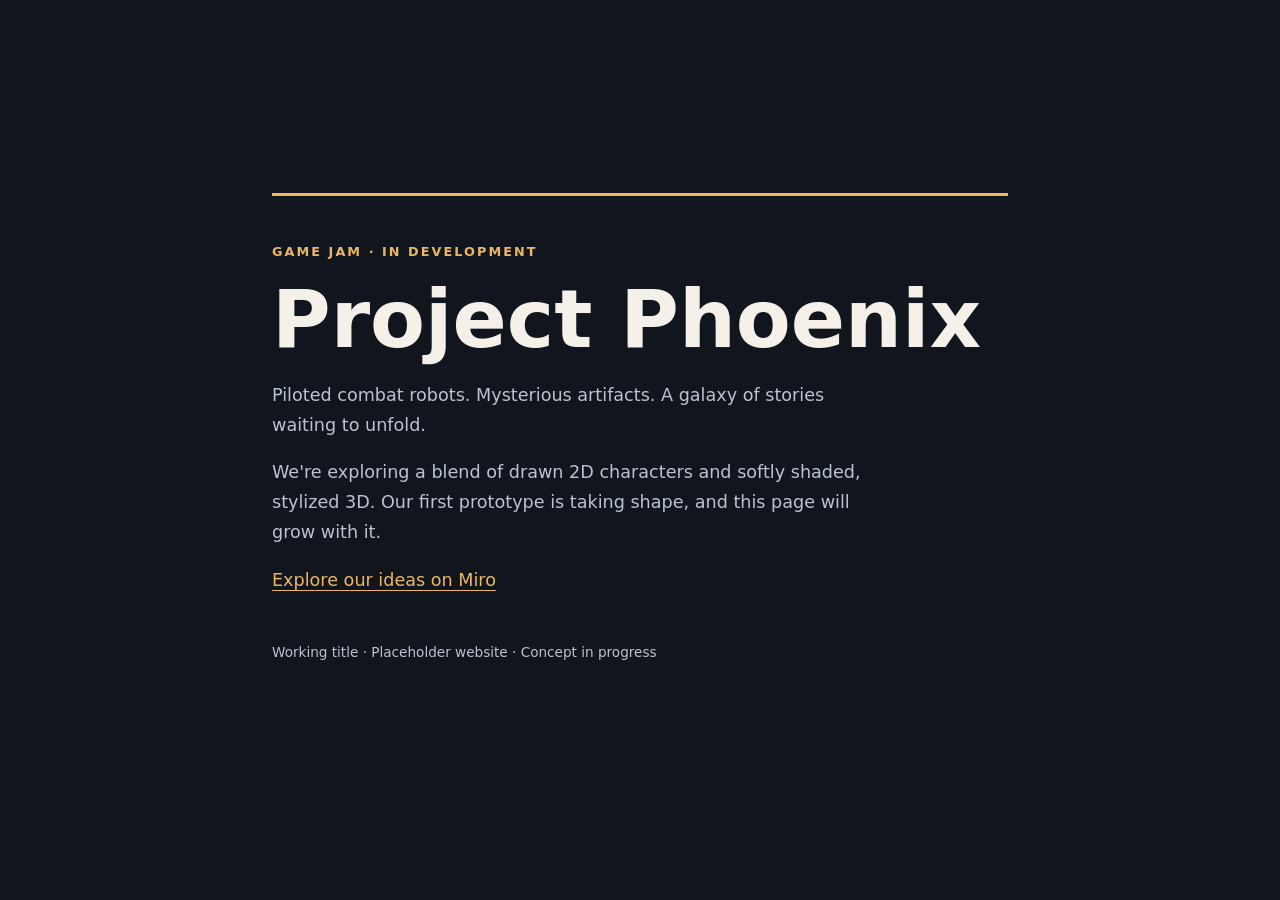
==== web/index.html @ b91de84c "update setup" ====
<!doctype html>
<html lang="en">
  <head>
    <meta charset="utf-8">
    <meta name="viewport" content="width=device-width, initial-scale=1">
    <meta name="description" content="Project Phoenix: a game jam project exploring piloted combat robots and a galaxy of mysterious artifacts.">
    <title>Project Phoenix — In Development</title>
    <style>
      :root { color-scheme: dark; font-family: system-ui, sans-serif; }
      * { box-sizing: border-box; }
      body { margin: 0; min-height: 100vh; display: grid; place-items: center; background: #11151e; color: #f5f1e8; padding: 2rem; }
      main { width: min(100%, 46rem); border-top: 3px solid #edb85b; padding: 3rem 0; }
      .status { color: #edb85b; font-size: .8rem; font-weight: 700; letter-spacing: .16em; text-transform: uppercase; }
      h1 { font-size: clamp(2.5rem, 8vw, 5rem); line-height: 1.05; margin: 1.2rem 0; }
      p { max-width: 38rem; color: #bbc2d0; font-size: 1.1rem; line-height: 1.7; }
      a { color: #edb85b; text-underline-offset: .25em; }
      a:focus-visible { outline: 2px solid #edb85b; outline-offset: 5px; }
      footer { margin-top: 3rem; color: #bbc2d0; font-size: .85rem; }
    </style>
  </head>
  <body>
    <main>
      <div class="status">Game jam · In development</div>
      <h1>Project Phoenix</h1>
      <p>Piloted combat robots. Mysterious artifacts. A galaxy of stories waiting to unfold.</p>
      <p>We're exploring a blend of drawn 2D characters and softly shaded, stylized 3D. Our first prototype is taking shape, and this page will grow with it.</p>
      <p><a href="https://miro.com/app/board/uXjVHnBdpFQ=/">Explore our ideas on Miro</a></p>
      <footer>Working title · Placeholder website · Concept in progress</footer>
    </main>
  </body>
</html>
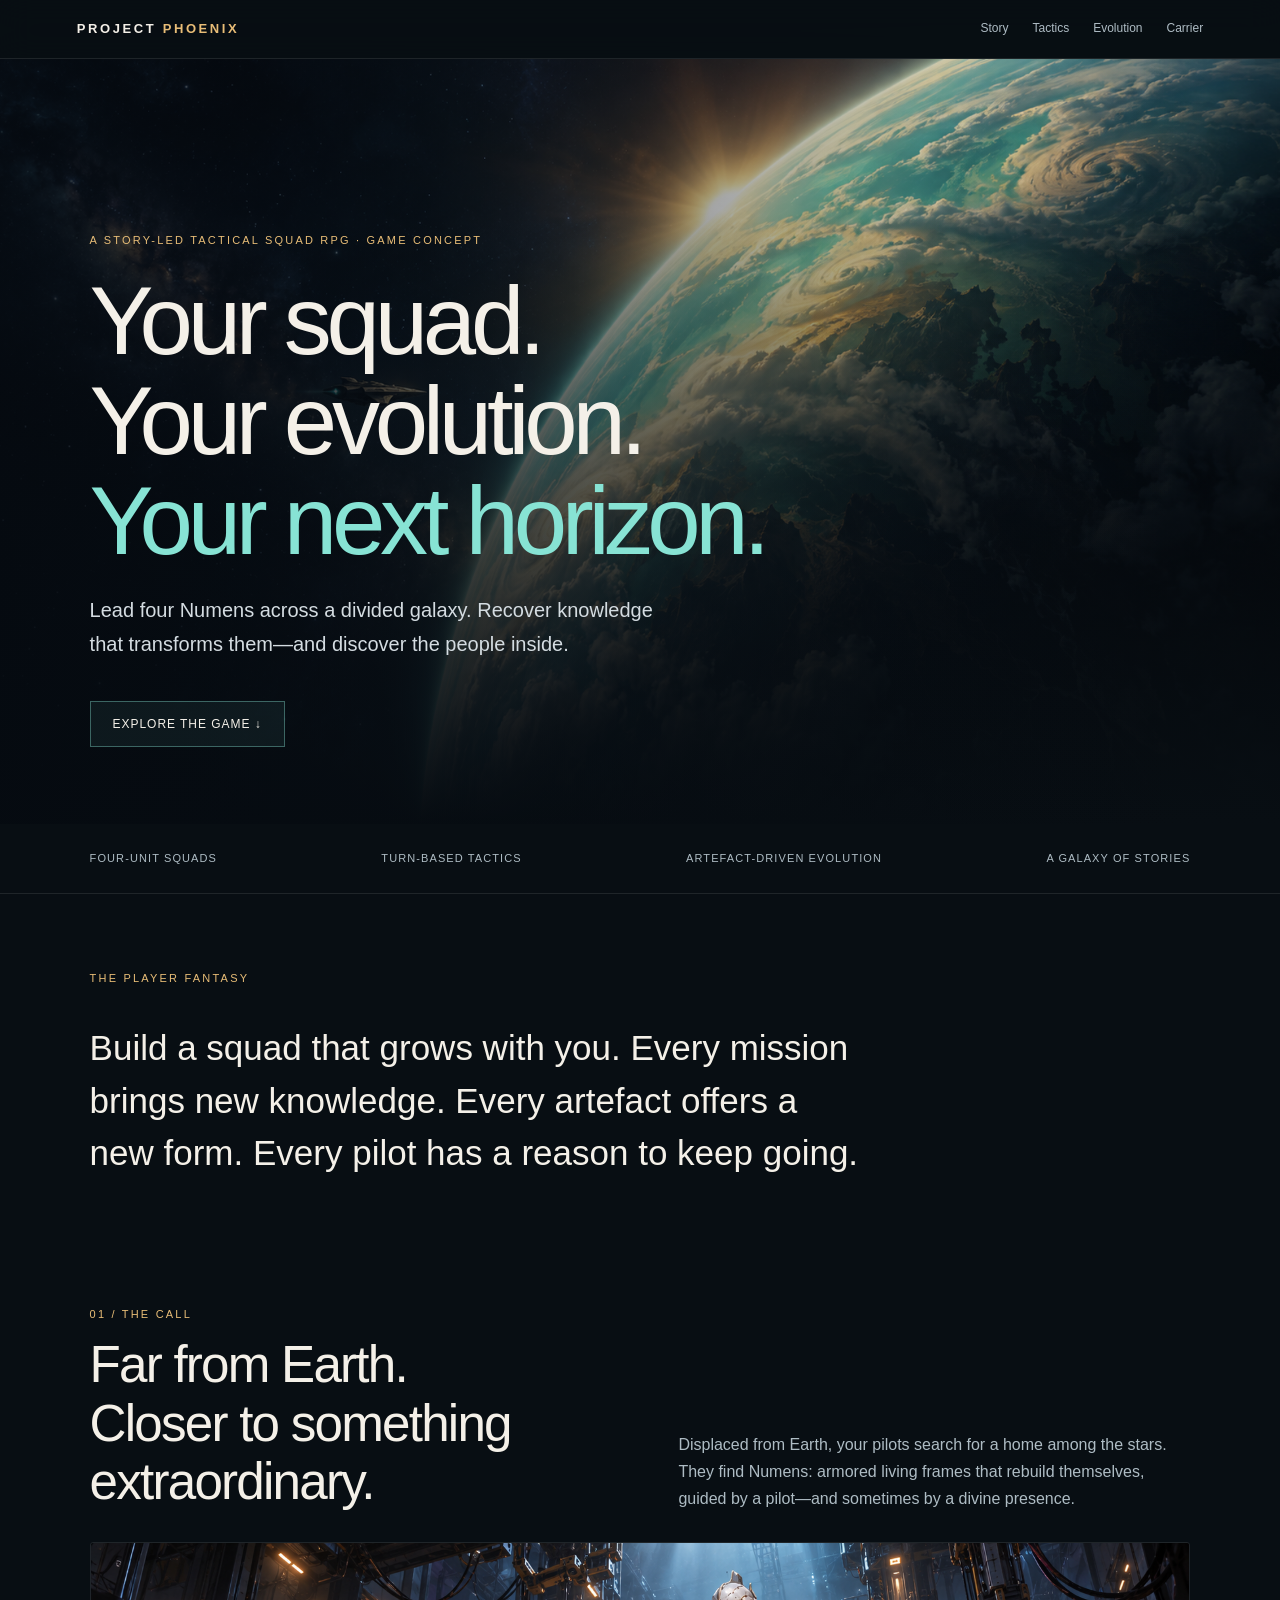
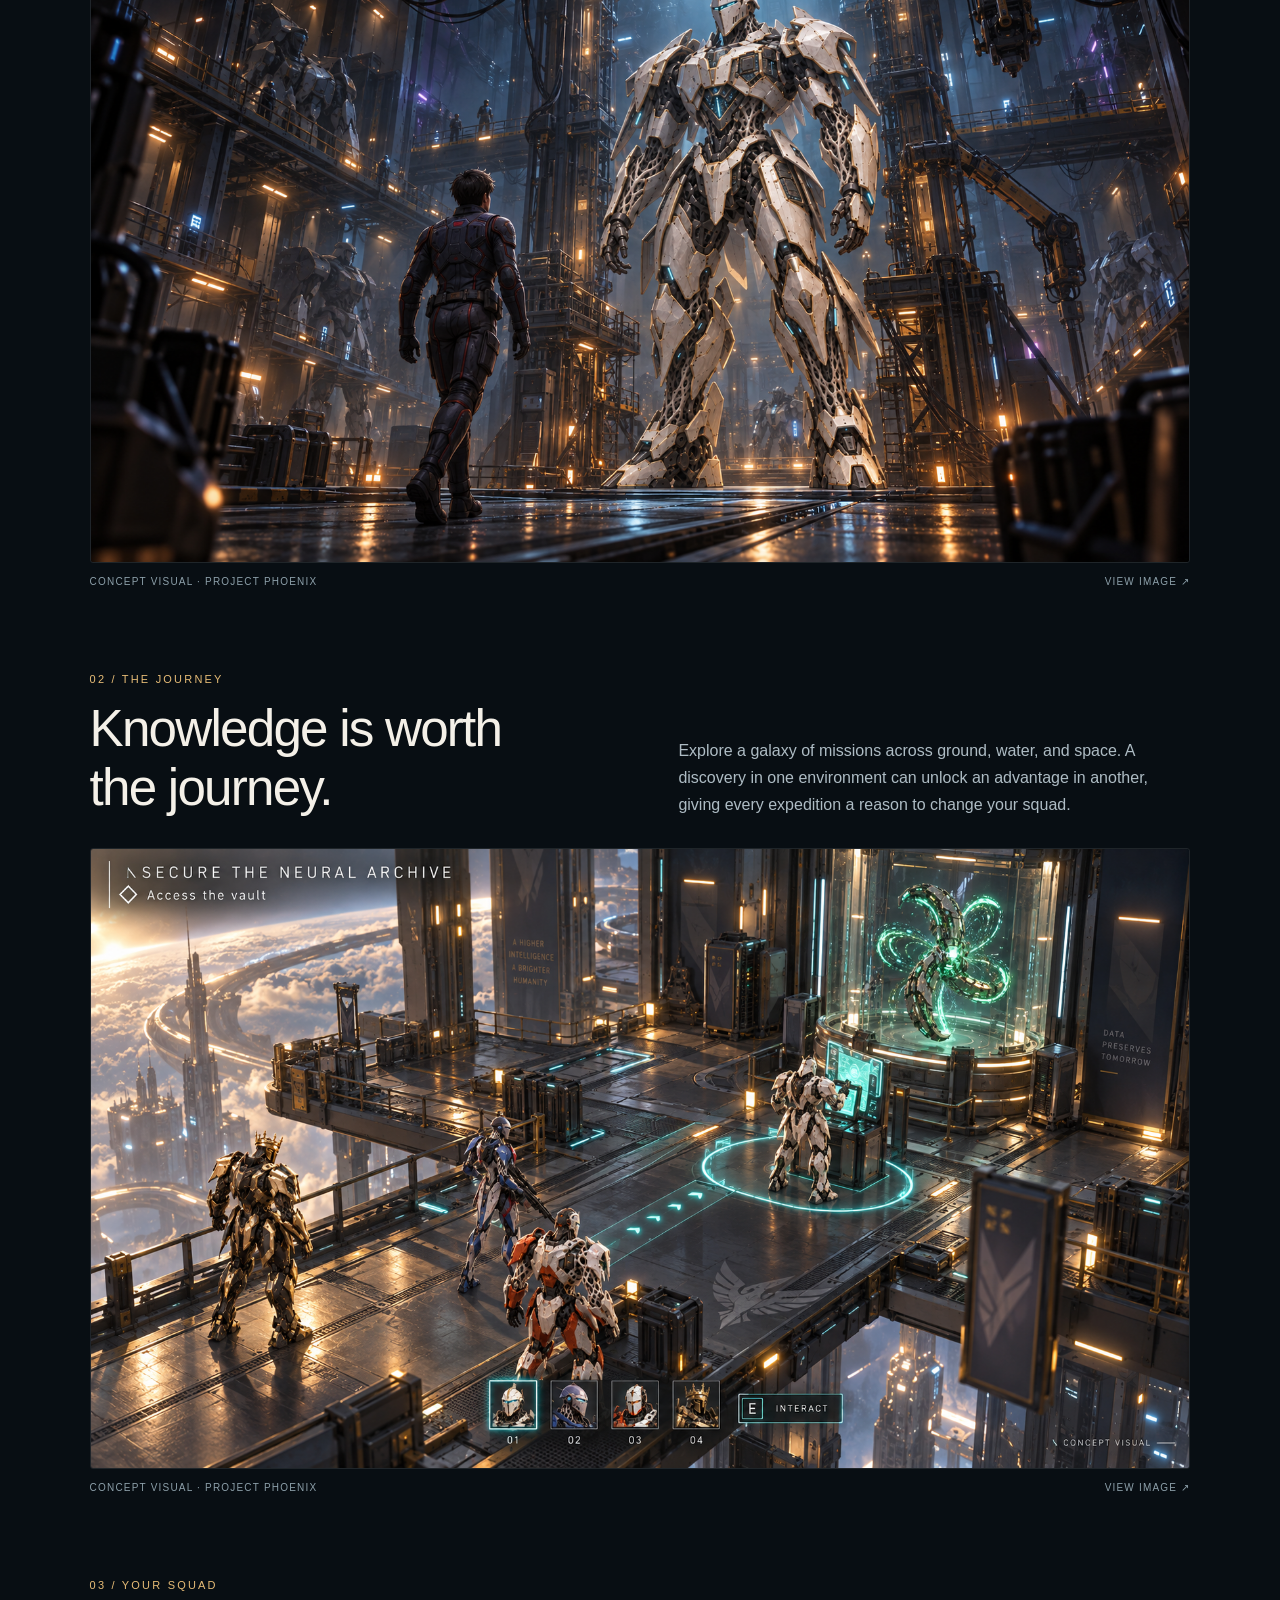
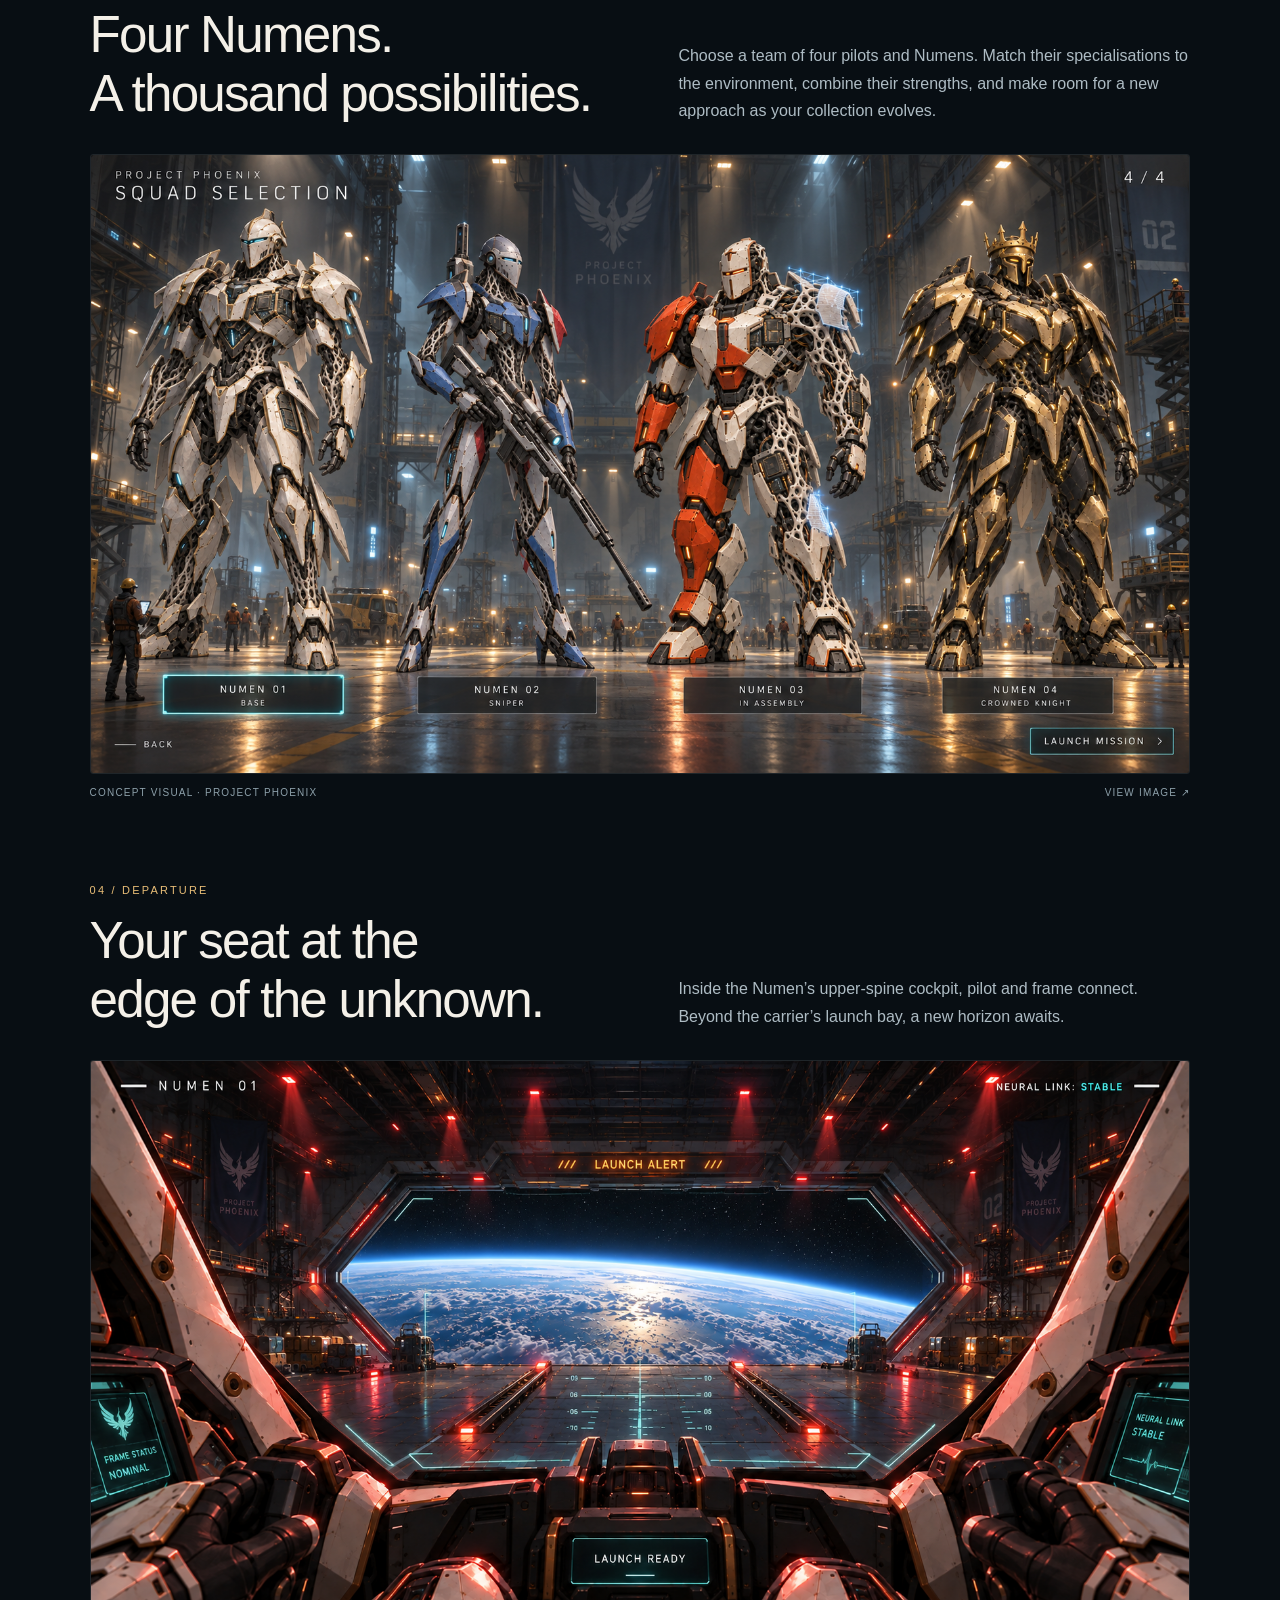
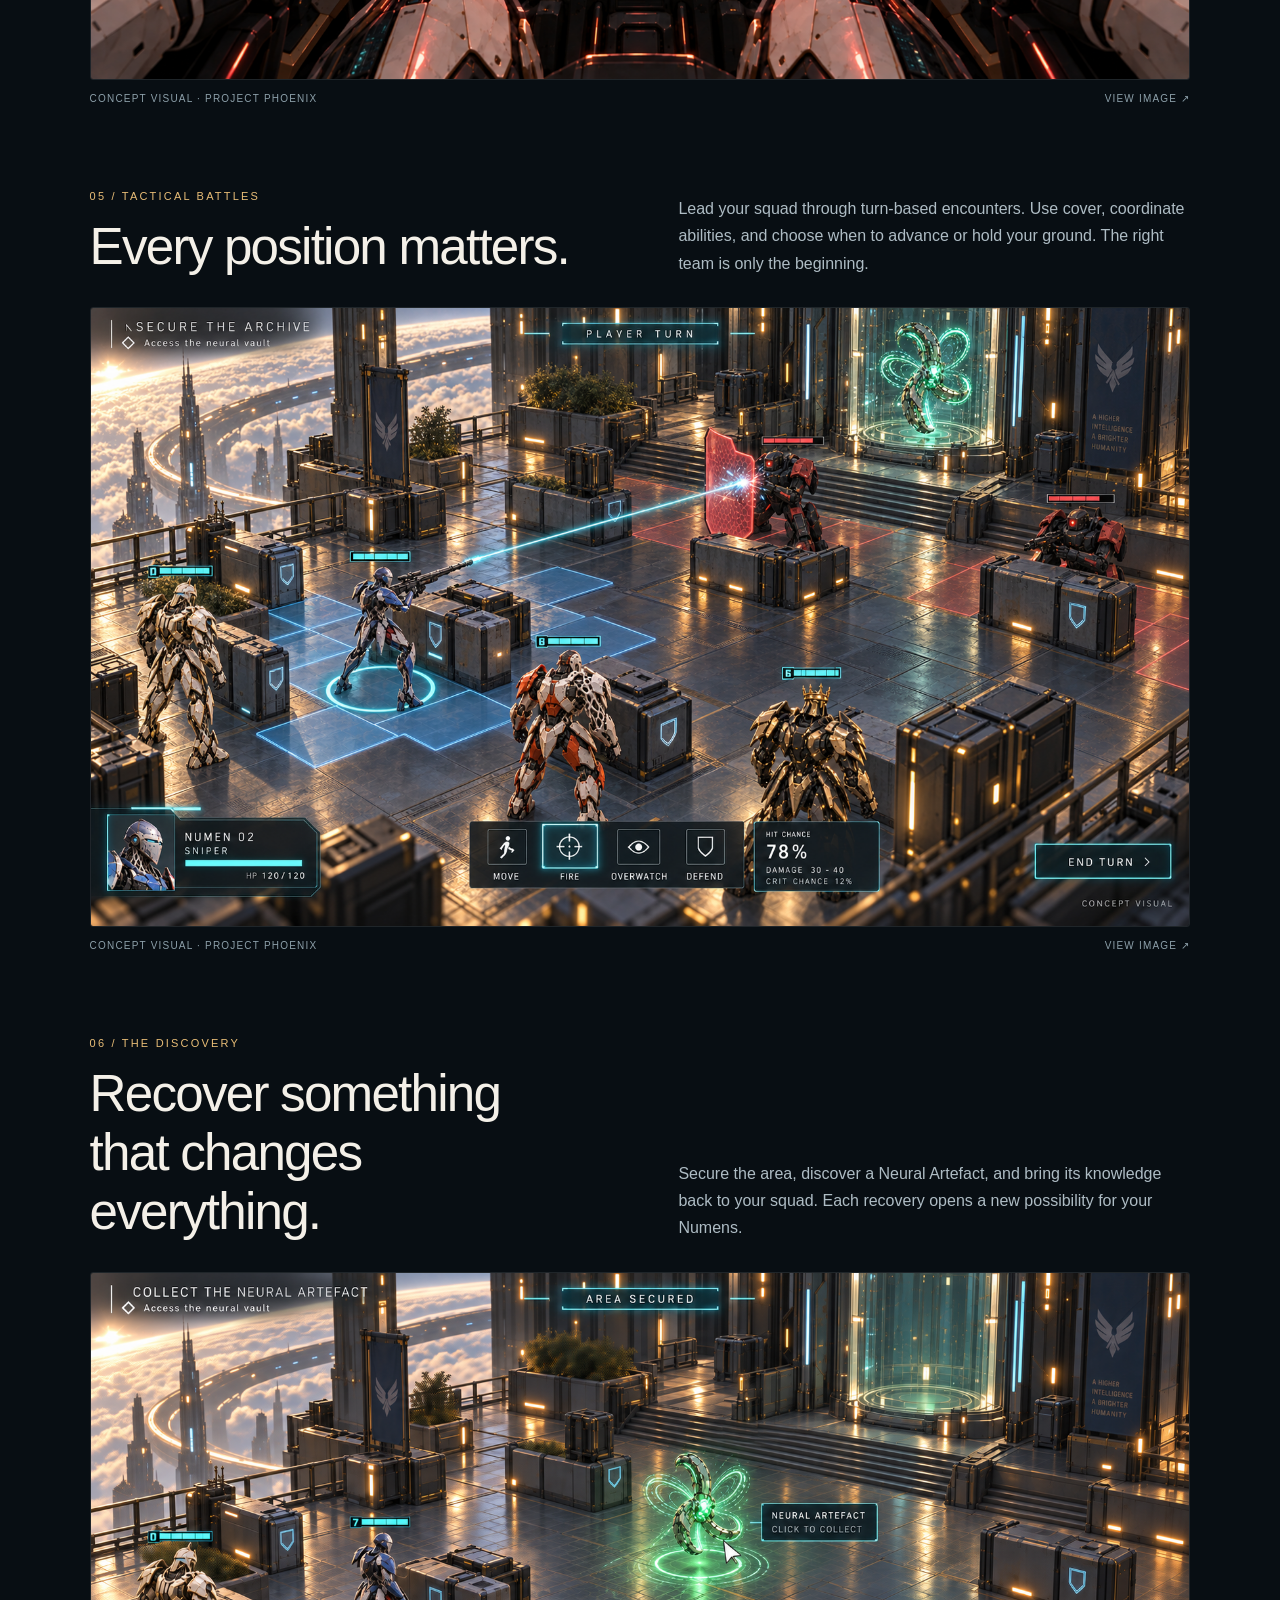
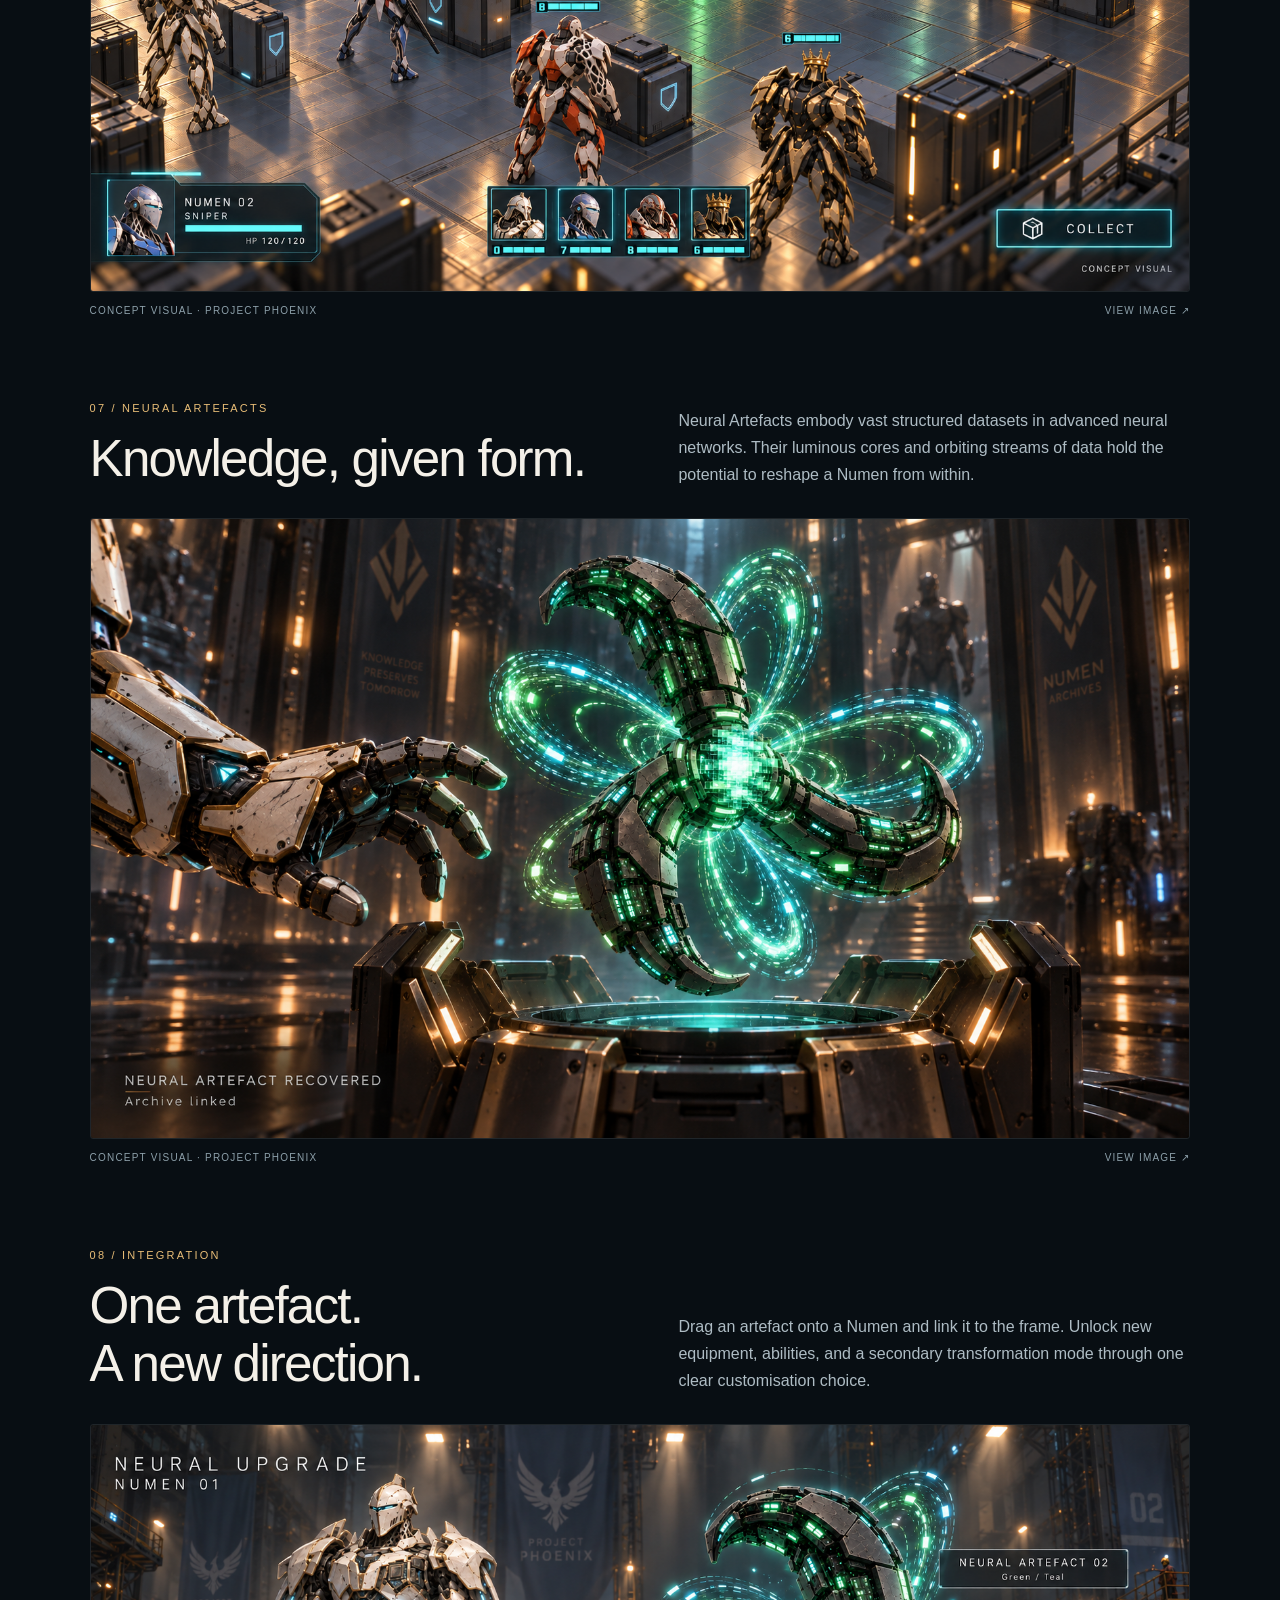
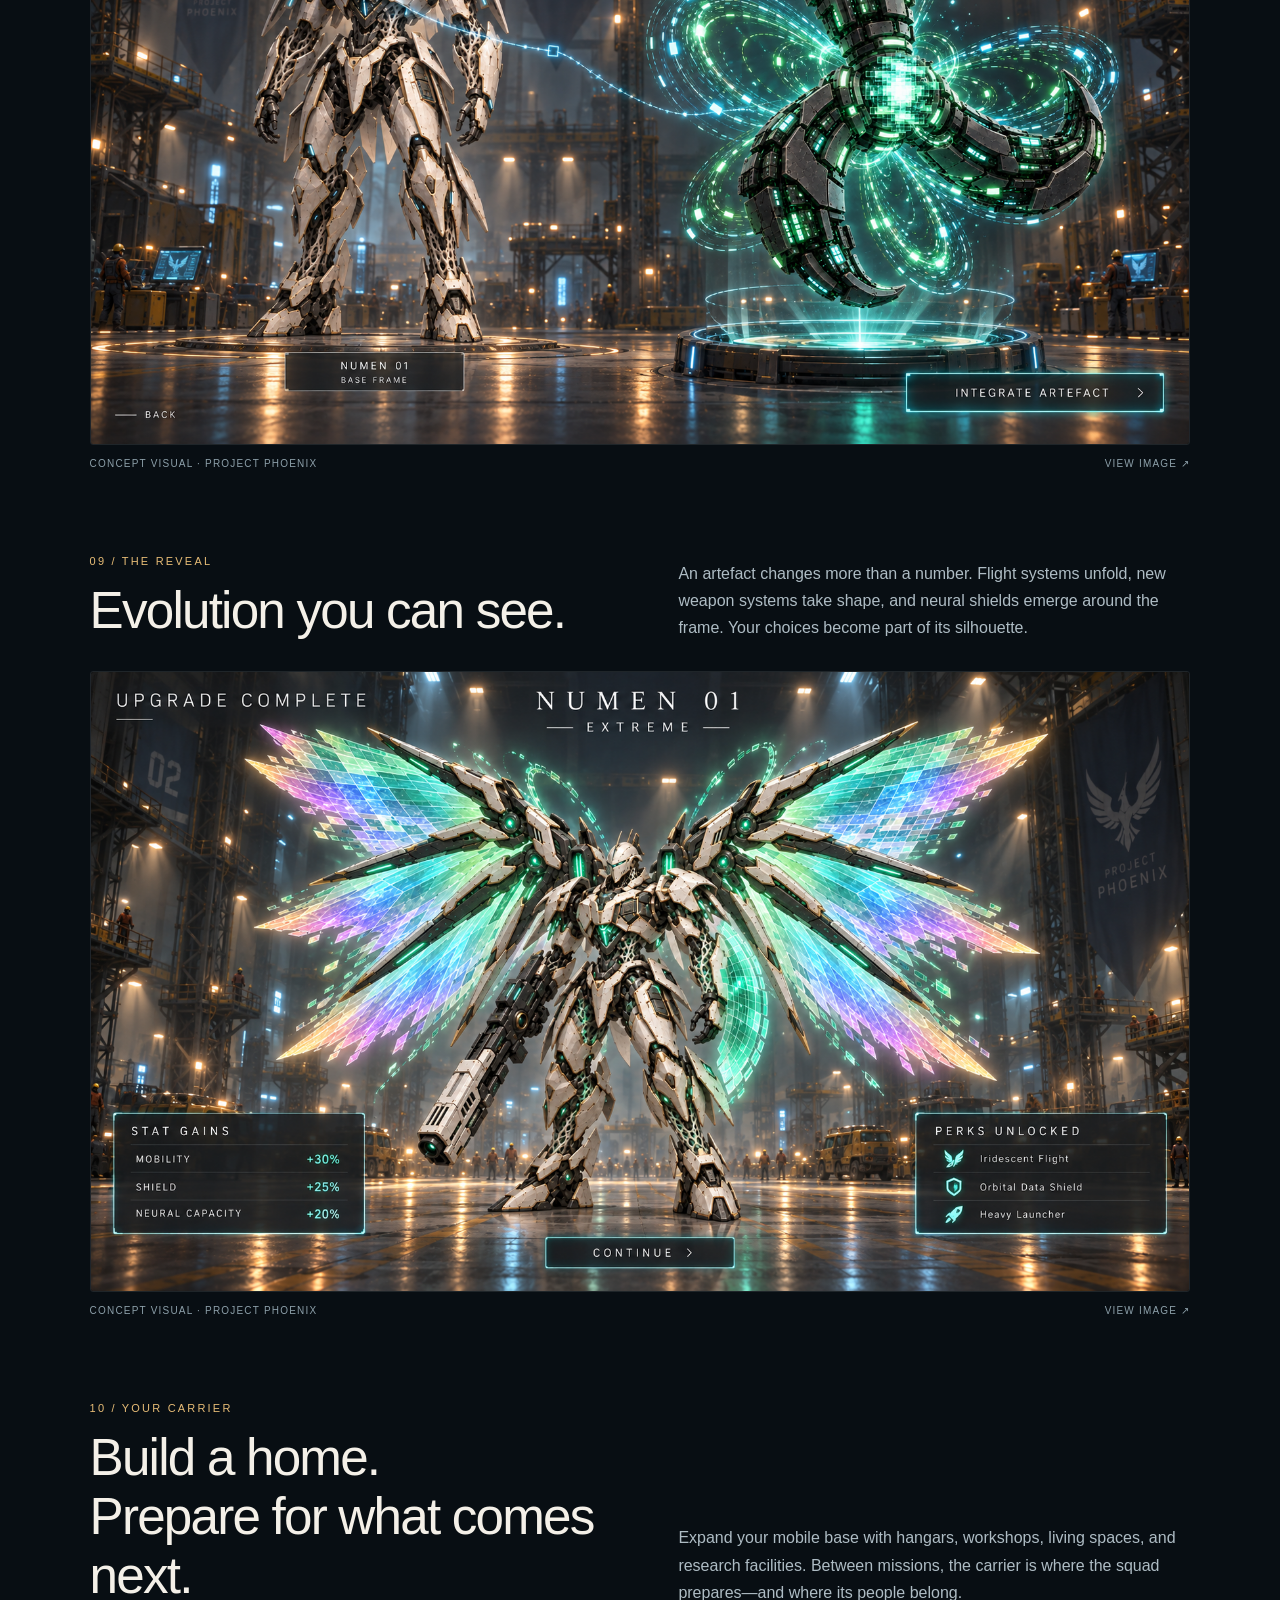
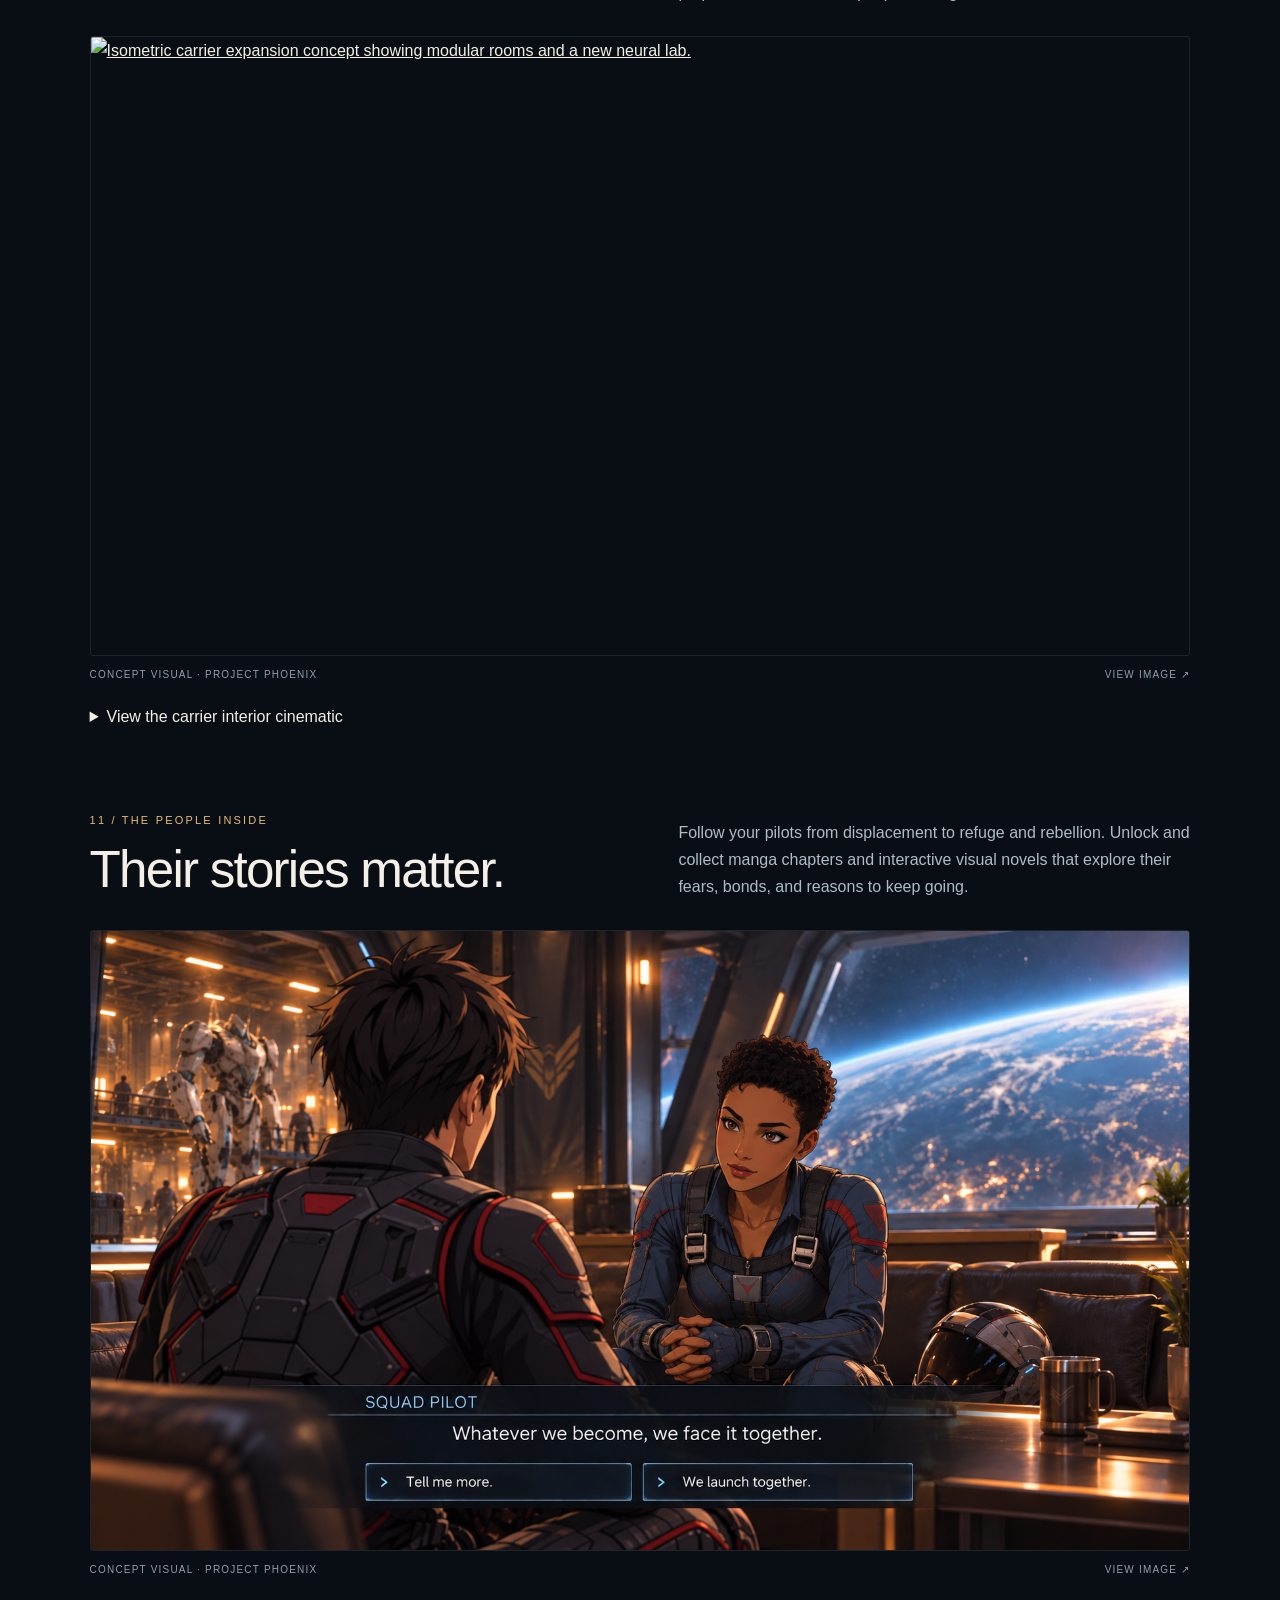
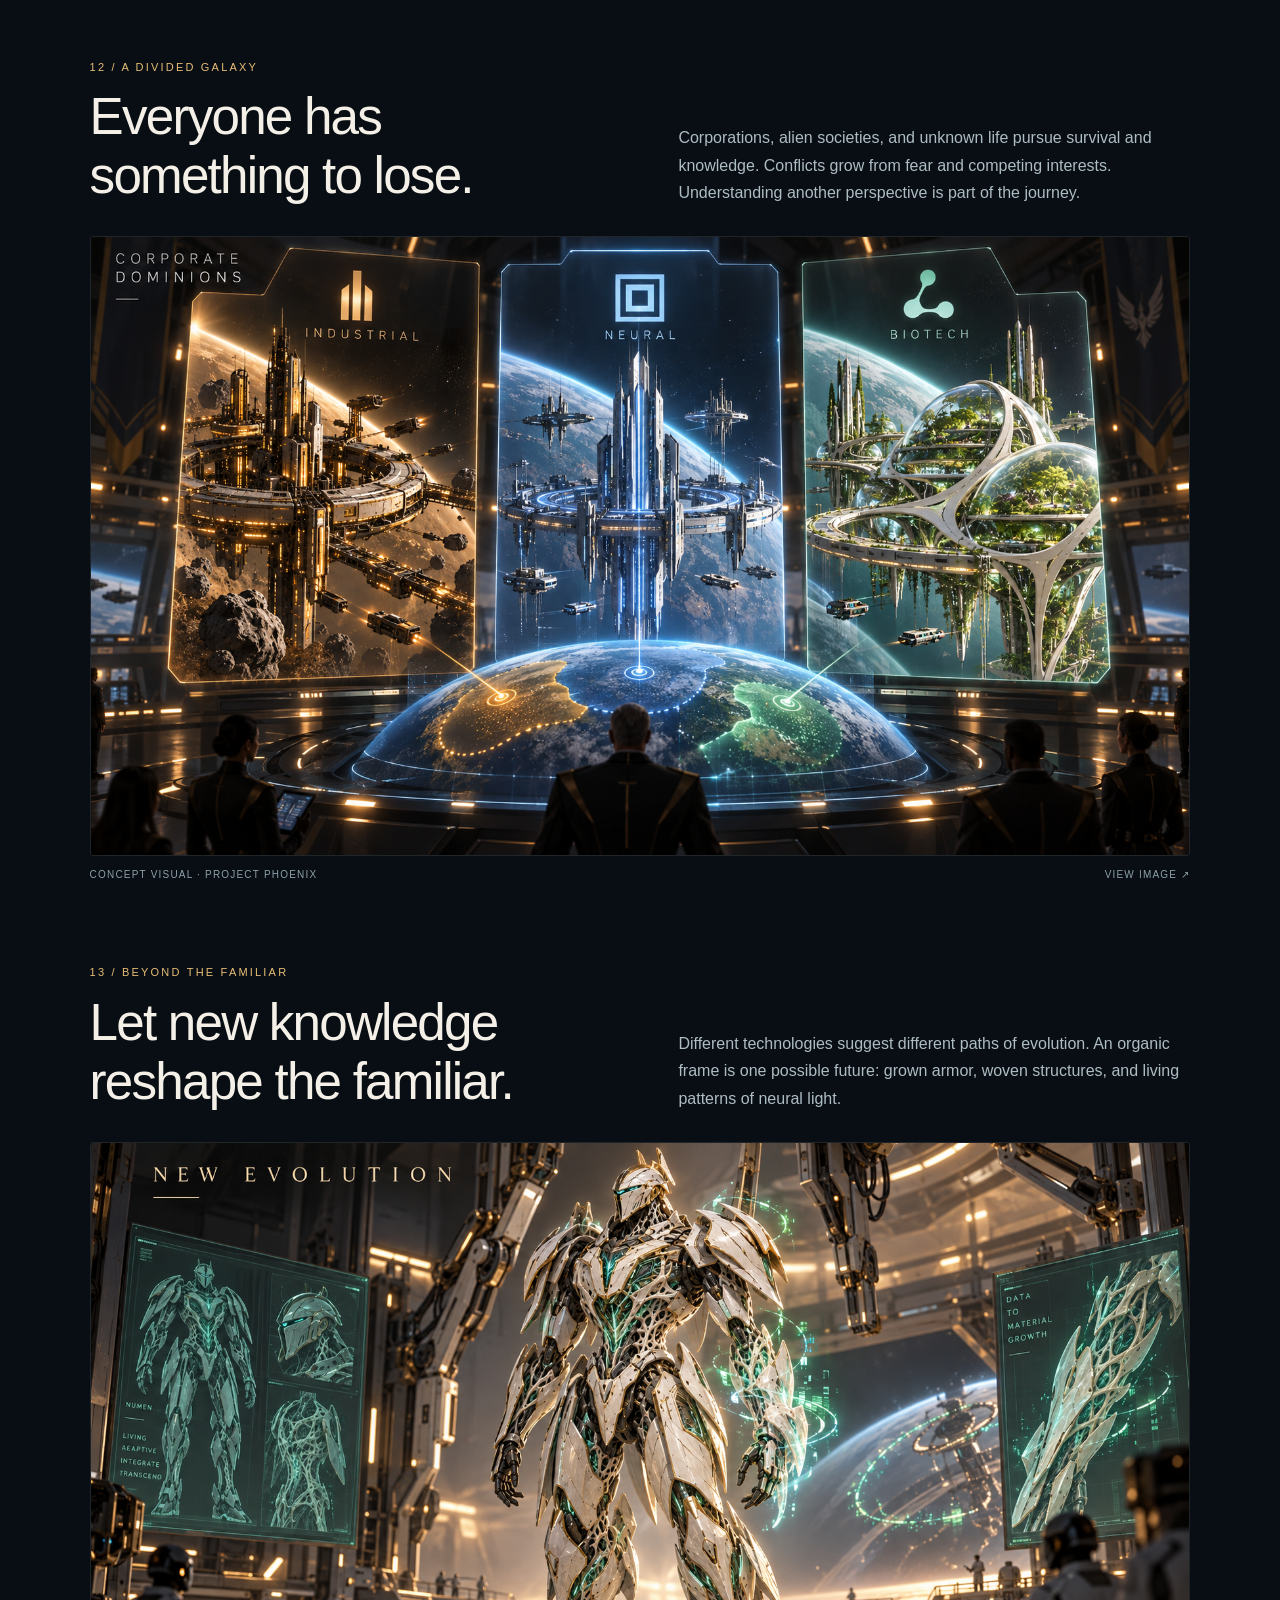
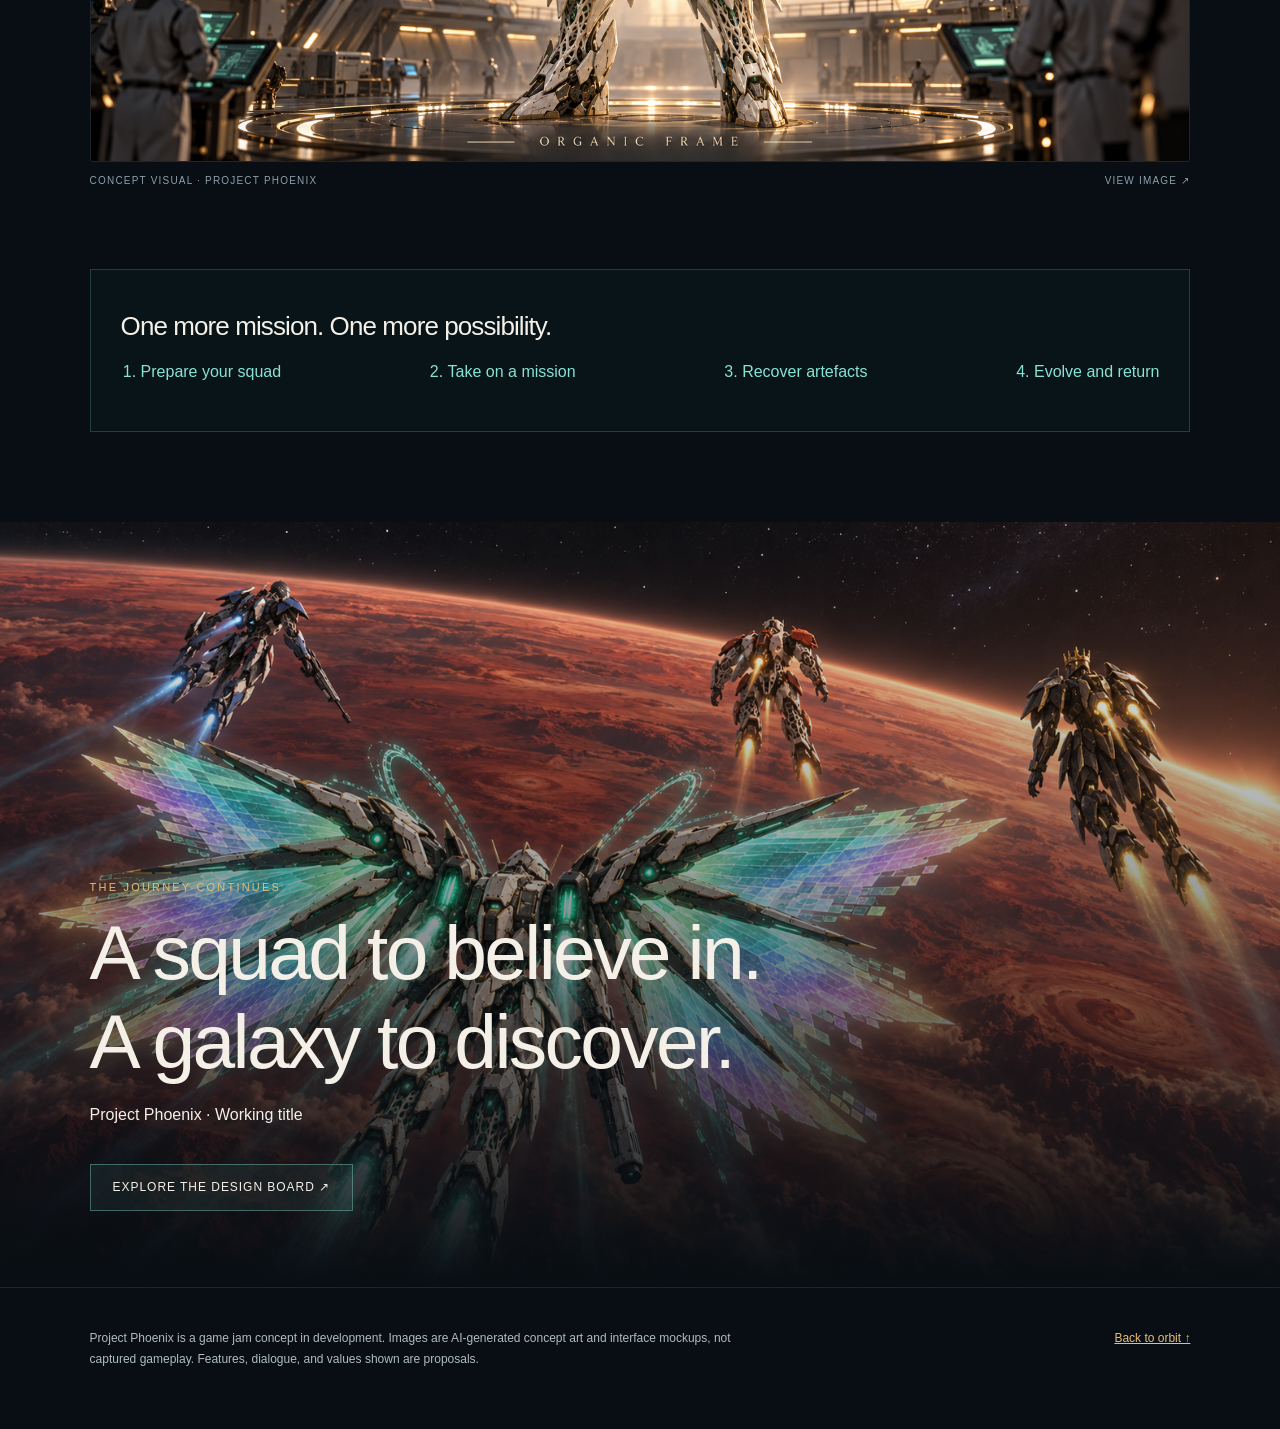
==== commit a1af648c: "added new stuff adding Web app" ====
--- a/web/index.html
+++ b/web/index.html
@@ -1,31 +1,21 @@
-<!doctype html>
-<html lang="en">
-  <head>
-    <meta charset="utf-8">
-    <meta name="viewport" content="width=device-width, initial-scale=1">
-    <meta name="description" content="Project Phoenix: a game jam project exploring piloted combat robots and a galaxy of mysterious artifacts.">
-    <title>Project Phoenix — In Development</title>
-    <style>
-      :root { color-scheme: dark; font-family: system-ui, sans-serif; }
-      * { box-sizing: border-box; }
-      body { margin: 0; min-height: 100vh; display: grid; place-items: center; background: #11151e; color: #f5f1e8; padding: 2rem; }
-      main { width: min(100%, 46rem); border-top: 3px solid #edb85b; padding: 3rem 0; }
-      .status { color: #edb85b; font-size: .8rem; font-weight: 700; letter-spacing: .16em; text-transform: uppercase; }
-      h1 { font-size: clamp(2.5rem, 8vw, 5rem); line-height: 1.05; margin: 1.2rem 0; }
-      p { max-width: 38rem; color: #bbc2d0; font-size: 1.1rem; line-height: 1.7; }
-      a { color: #edb85b; text-underline-offset: .25em; }
-      a:focus-visible { outline: 2px solid #edb85b; outline-offset: 5px; }
-      footer { margin-top: 3rem; color: #bbc2d0; font-size: .85rem; }
-    </style>
-  </head>
-  <body>
-    <main>
-      <div class="status">Game jam · In development</div>
-      <h1>Project Phoenix</h1>
-      <p>Piloted combat robots. Mysterious artifacts. A galaxy of stories waiting to unfold.</p>
-      <p>We're exploring a blend of drawn 2D characters and softly shaded, stylized 3D. Our first prototype is taking shape, and this page will grow with it.</p>
-      <p><a href="https://miro.com/app/board/uXjVHnBdpFQ=/">Explore our ideas on Miro</a></p>
-      <footer>Working title · Placeholder website · Concept in progress</footer>
-    </main>
-  </body>
-</html>
+<!doctype html><html lang="en"><head><meta charset="utf-8"><meta name="viewport" content="width=device-width,initial-scale=1"><meta name="description" content="Project Phoenix: a story-led tactical squad RPG. Discover Numens, recover Neural Artefacts, and evolve across the galaxy."><meta name="theme-color" content="#080e13"><title>Project Phoenix — Your next horizon</title><style>:root{color-scheme:dark;--bg:#080e13;--ink:#f4f0e8;--muted:#aebcc4;--gold:#e8bd77;--teal:#87e3d4}*{box-sizing:border-box}html{scroll-behavior:smooth;scroll-padding-top:100px}body{margin:0;background:var(--bg);color:var(--ink);font:16px/1.7 'Segoe UI',Arial,sans-serif}a{color:inherit}a:focus-visible{outline:2px solid var(--teal);outline-offset:5px}.skip{position:fixed;top:-100px;z-index:99;background:var(--bg);padding:12px}.skip:focus{top:0}header{position:sticky;top:0;z-index:10;display:flex;justify-content:space-between;gap:20px;padding:18px 6vw;background:#080e13ed;border-bottom:1px solid #ffffff18;backdrop-filter:blur(16px)}.brand{text-decoration:none;letter-spacing:.2em;font-size:13px;font-weight:700}.brand span{color:var(--gold)}nav{display:flex;gap:24px;font-size:12px;color:var(--muted)}nav a{text-decoration:none}.hero,.finale{position:relative;isolation:isolate;min-height:85svh;padding:9vw 7vw 6vw;display:flex;align-items:end}.hero>img,.finale>img{position:absolute;inset:0;width:100%;height:100%;object-fit:cover;z-index:-2}.hero:after,.finale:after{content:"";position:absolute;inset:0;z-index:-1;background:linear-gradient(90deg,#050a10dc,transparent 95%),linear-gradient(0deg,var(--bg),transparent 80%)}.eyebrow{font-size:11px;letter-spacing:.2em;text-transform:uppercase;color:var(--gold)}h1{font-size:clamp(46px,7.5vw,108px);line-height:1.04;letter-spacing:-.055em;font-weight:500;margin:22px 0}h1 em{color:var(--teal);font-style:normal}.hero p{max-width:580px;color:#d4dce1;font-size:20px}.button{display:inline-block;padding:12px 22px;border:1px solid #87e3d460;background:#87e3d410;text-decoration:none;font-size:12px;letter-spacing:.08em;margin-top:20px}.button:hover{background:#87e3d42a}.facts{display:flex;justify-content:space-between;gap:20px;padding:25px 7vw;border-bottom:1px solid #ffffff18;font-size:11px;letter-spacing:.1em;text-transform:uppercase;color:var(--muted)}.intro{max-width:950px;padding:75px 7vw 10px}.intro p{font-size:clamp(22px,3vw,35px);line-height:1.5}.chapter{padding:80px 7vw 0}.copy{display:grid;grid-template-columns:1fr 1fr;gap:6vw;align-items:end;margin-bottom:30px}h2{font-size:clamp(30px,4vw,56px);font-weight:400;letter-spacing:-.035em;line-height:1.15;margin:12px 0 0}.copy p{color:var(--muted);margin:0}figure{margin:0}figure img{width:100%;height:auto;display:block;border:1px solid #ffffff18;border-radius:3px}figcaption{display:flex;justify-content:space-between;gap:12px;font-size:10px;letter-spacing:.12em;text-transform:uppercase;color:#8da0aa;margin-top:10px}details{margin-top:20px}details figure{margin-top:15px}.loop{margin:80px 7vw 0;padding:30px;border:1px solid #87e3d433;background:#12302e33}.loop h2{font-size:26px}.loop ol{display:flex;justify-content:space-between;gap:25px;padding-left:20px;color:var(--teal)}.finale{margin-top:90px}.finale:after{background:linear-gradient(0deg,#080e13,#080e1377 45%,transparent)}.finale h2{font-size:clamp(38px,6vw,80px)}footer{padding:40px 7vw 60px;display:flex;justify-content:space-between;gap:30px;border-top:1px solid #ffffff18;font-size:12px;color:var(--muted)}footer p{max-width:650px;margin:0}footer a{color:var(--gold)}@media(max-width:700px){header{flex-wrap:wrap;padding:14px 6vw;gap:10px}nav{gap:18px}.hero{min-height:75svh;padding:70px 6vw 45px}.hero p{font-size:17px}.hero>img{object-position:60% center}.facts{flex-wrap:wrap;justify-content:start}.intro{padding:45px 6vw 0}.chapter{padding:50px 6vw 0}.copy{grid-template-columns:1fr;gap:20px}.loop{margin:50px 6vw 0}.loop ol{display:grid;grid-template-columns:1fr 1fr;gap:12px}.finale{min-height:65svh;margin-top:60px}.finale>img{object-position:40% center}footer{flex-direction:column}}@media(prefers-reduced-motion:reduce){html{scroll-behavior:auto}}</style></head><body>
+<a class="skip" href="#story">Skip to game overview</a><header><a class="brand" href="#top">PROJECT <span>PHOENIX</span></a><nav aria-label="Main navigation"><a href="#discovery">Story</a><a href="#battle">Tactics</a><a href="#artefacts">Evolution</a><a href="#carrier">Carrier</a></nav></header>
+<main id="top"><section class="hero"><img src="assets/pitch-01-galaxy-original-v4.png" alt="A distant spacecraft approaches a planet illuminated in teal and gold." width="1672" height="941" fetchpriority="high"><div><div class="eyebrow">A story-led tactical squad RPG · Game concept</div><h1>Your squad.<br>Your evolution.<br><em>Your next horizon.</em></h1><p>Lead four Numens across a divided galaxy. Recover knowledge that transforms them—and discover the people inside.</p><a class="button" href="#story">EXPLORE THE GAME ↓</a></div></section>
+<div class="facts"><span>Four-unit squads</span><span>Turn-based tactics</span><span>Artefact-driven evolution</span><span>A galaxy of stories</span></div>
+<div class="intro" id="story"><div class="eyebrow">The player fantasy</div><p>Build a squad that grows with you. Every mission brings new knowledge. Every artefact offers a new form. Every pilot has a reason to keep going.</p></div>
+<section class="chapter" id="discovery"><div class="copy"><div><div class="eyebrow">01 / THE CALL</div><h2>Far from Earth.<br>Closer to something extraordinary.</h2></div><p>Displaced from Earth, your pilots search for a home among the stars. They find Numens: armored living frames that rebuild themselves, guided by a pilot—and sometimes by a divine presence.</p></div><figure><a href="assets/numen-first-discovery-v1.png" target="_blank" rel="noopener" aria-label="Open full image: A pilot approaches an ivory and gold Numen in a towering workshop."><img src="assets/numen-first-discovery-v1.png" alt="A pilot approaches an ivory and gold Numen in a towering workshop." loading="lazy" decoding="async" width="1672" height="941"></a><figcaption><span>Concept visual · Project Phoenix</span><span>View image ↗</span></figcaption></figure></section>
+<section class="chapter" id="missions"><div class="copy"><div><div class="eyebrow">02 / THE JOURNEY</div><h2>Knowledge is worth<br>the journey.</h2></div><p>Explore a galaxy of missions across ground, water, and space. A discovery in one environment can unlock an advantage in another, giving every expedition a reason to change your squad.</p></div><figure><a href="assets/pitch-05-mission-concept-v1.png" target="_blank" rel="noopener" aria-label="Open full image: Four Numens approach a neural archive on an orbital platform."><img src="assets/pitch-05-mission-concept-v1.png" alt="Four Numens approach a neural archive on an orbital platform." loading="lazy" decoding="async" width="1672" height="941"></a><figcaption><span>Concept visual · Project Phoenix</span><span>View image ↗</span></figcaption></figure></section>
+<section class="chapter" id="squad"><div class="copy"><div><div class="eyebrow">03 / YOUR SQUAD</div><h2>Four Numens.<br>A thousand possibilities.</h2></div><p>Choose a team of four pilots and Numens. Match their specialisations to the environment, combine their strengths, and make room for a new approach as your collection evolves.</p></div><figure><a href="assets/squad-selection-concept-v1.png" target="_blank" rel="noopener" aria-label="Open full image: Four distinct Numens in the squad selection hangar."><img src="assets/squad-selection-concept-v1.png" alt="Four distinct Numens in the squad selection hangar." loading="lazy" decoding="async" width="1672" height="941"></a><figcaption><span>Concept visual · Project Phoenix</span><span>View image ↗</span></figcaption></figure></section>
+<section class="chapter" id="launch"><div class="copy"><div><div class="eyebrow">04 / DEPARTURE</div><h2>Your seat at the<br>edge of the unknown.</h2></div><p>Inside the Numen’s upper-spine cockpit, pilot and frame connect. Beyond the carrier’s launch bay, a new horizon awaits.</p></div><figure><a href="assets/numen-cockpit-space-carrier-v3.png" target="_blank" rel="noopener" aria-label="Open full image: First-person cockpit with a digital HUD and red-lit hexagonal hangar exit overlooking a planet."><img src="assets/numen-cockpit-space-carrier-v3.png" alt="First-person cockpit with a digital HUD and red-lit hexagonal hangar exit overlooking a planet." loading="lazy" decoding="async" width="1672" height="941"></a><figcaption><span>Concept visual · Project Phoenix</span><span>View image ↗</span></figcaption></figure></section>
+<section class="chapter" id="battle"><div class="copy"><div><div class="eyebrow">05 / TACTICAL BATTLES</div><h2>Every position matters.</h2></div><p>Lead your squad through turn-based encounters. Use cover, coordinate abilities, and choose when to advance or hold your ground. The right team is only the beginning.</p></div><figure><a href="assets/pitch-05b-tactical-battle-v1.png" target="_blank" rel="noopener" aria-label="Open full image: Tactical battle concept with four allied Numens and two black and red enemy units."><img src="assets/pitch-05b-tactical-battle-v1.png" alt="Tactical battle concept with four allied Numens and two black and red enemy units." loading="lazy" decoding="async" width="1672" height="941"></a><figcaption><span>Concept visual · Project Phoenix</span><span>View image ↗</span></figcaption></figure></section>
+<section class="chapter" id="collect"><div class="copy"><div><div class="eyebrow">06 / THE DISCOVERY</div><h2>Recover something<br>that changes everything.</h2></div><p>Secure the area, discover a Neural Artefact, and bring its knowledge back to your squad. Each recovery opens a new possibility for your Numens.</p></div><figure><a href="assets/pitch-06-artefact-collection-v2.png" target="_blank" rel="noopener" aria-label="Open full image: A floating green artefact selected for collection in the cleared battlefield."><img src="assets/pitch-06-artefact-collection-v2.png" alt="A floating green artefact selected for collection in the cleared battlefield." loading="lazy" decoding="async" width="1672" height="941"></a><figcaption><span>Concept visual · Project Phoenix</span><span>View image ↗</span></figcaption></figure></section>
+<section class="chapter" id="artefacts"><div class="copy"><div><div class="eyebrow">07 / NEURAL ARTEFACTS</div><h2>Knowledge, given form.</h2></div><p>Neural Artefacts embody vast structured datasets in advanced neural networks. Their luminous cores and orbiting streams of data hold the potential to reshape a Numen from within.</p></div><figure><a href="assets/pitch-06-artefact-recovery-v1.png" target="_blank" rel="noopener" aria-label="Open full image: Close-up of a green spinner-shaped Neural Artefact with orbiting data trails."><img src="assets/pitch-06-artefact-recovery-v1.png" alt="Close-up of a green spinner-shaped Neural Artefact with orbiting data trails." loading="lazy" decoding="async" width="1672" height="941"></a><figcaption><span>Concept visual · Project Phoenix</span><span>View image ↗</span></figcaption></figure></section>
+<section class="chapter" id="upgrade"><div class="copy"><div><div class="eyebrow">08 / INTEGRATION</div><h2>One artefact.<br>A new direction.</h2></div><p>Drag an artefact onto a Numen and link it to the frame. Unlock new equipment, abilities, and a secondary transformation mode through one clear customisation choice.</p></div><figure><a href="assets/upgrade-selection-v1.png" target="_blank" rel="noopener" aria-label="Open full image: Base Numen on the left and green Neural Artefact on the right of the upgrade screen."><img src="assets/upgrade-selection-v1.png" alt="Base Numen on the left and green Neural Artefact on the right of the upgrade screen." loading="lazy" decoding="async" width="1672" height="941"></a><figcaption><span>Concept visual · Project Phoenix</span><span>View image ↗</span></figcaption></figure></section>
+<section class="chapter" id="evolution"><div class="copy"><div><div class="eyebrow">09 / THE REVEAL</div><h2>Evolution you can see.</h2></div><p>An artefact changes more than a number. Flight systems unfold, new weapon systems take shape, and neural shields emerge around the frame. Your choices become part of its silhouette.</p></div><figure><a href="assets/upgrade-result-extreme-v1.png" target="_blank" rel="noopener" aria-label="Open full image: Extreme Numen upgrade with six iridescent data wings and proposed perks."><img src="assets/upgrade-result-extreme-v1.png" alt="Extreme Numen upgrade with six iridescent data wings and proposed perks." loading="lazy" decoding="async" width="1672" height="941"></a><figcaption><span>Concept visual · Project Phoenix</span><span>View image ↗</span></figcaption></figure></section>
+<section class="chapter" id="carrier"><div class="copy"><div><div class="eyebrow">10 / YOUR CARRIER</div><h2>Build a home.<br>Prepare for what comes next.</h2></div><p>Expand your mobile base with hangars, workshops, living spaces, and research facilities. Between missions, the carrier is where the squad prepares—and where its people belong.</p></div><figure><a href="assets/pitch-08-carrier-isometric-v2.png" target="_blank" rel="noopener" aria-label="Open full image: Isometric carrier expansion concept showing modular rooms and a new neural lab."><img src="assets/pitch-08-carrier-isometric-v2.png" alt="Isometric carrier expansion concept showing modular rooms and a new neural lab." loading="lazy" decoding="async" width="1672" height="941"></a><figcaption><span>Concept visual · Project Phoenix</span><span>View image ↗</span></figcaption></figure><details><summary>View the carrier interior cinematic</summary><figure><img src="assets/pitch-08-carrier-expansion-v1.png" alt="Carrier hangar, pilot quarters and neural lab in a cinematic cutaway." loading="lazy" width="1672" height="941"></figure></details></section>
+<section class="chapter" id="pilots"><div class="copy"><div><div class="eyebrow">11 / THE PEOPLE INSIDE</div><h2>Their stories matter.</h2></div><p>Follow your pilots from displacement to refuge and rebellion. Unlock and collect manga chapters and interactive visual novels that explore their fears, bonds, and reasons to keep going.</p></div><figure><a href="assets/pitch-09-pilot-dialogue-anime-v2.png" target="_blank" rel="noopener" aria-label="Open full image: Anime-drawn pilots talking in the carrier lounge above a planet."><img src="assets/pitch-09-pilot-dialogue-anime-v2.png" alt="Anime-drawn pilots talking in the carrier lounge above a planet." loading="lazy" decoding="async" width="1672" height="941"></a><figcaption><span>Concept visual · Project Phoenix</span><span>View image ↗</span></figcaption></figure></section>
+<section class="chapter" id="factions"><div class="copy"><div><div class="eyebrow">12 / A DIVIDED GALAXY</div><h2>Everyone has<br>something to lose.</h2></div><p>Corporations, alien societies, and unknown life pursue survival and knowledge. Conflicts grow from fear and competing interests. Understanding another perspective is part of the journey.</p></div><figure><a href="assets/pitch-10-corporate-factions-v1.png" target="_blank" rel="noopener" aria-label="Open full image: Three proposed corporate archetypes: industrial, neural, and biotech."><img src="assets/pitch-10-corporate-factions-v1.png" alt="Three proposed corporate archetypes: industrial, neural, and biotech." loading="lazy" decoding="async" width="1672" height="941"></a><figcaption><span>Concept visual · Project Phoenix</span><span>View image ↗</span></figcaption></figure></section>
+<section class="chapter" id="organic"><div class="copy"><div><div class="eyebrow">13 / BEYOND THE FAMILIAR</div><h2>Let new knowledge<br>reshape the familiar.</h2></div><p>Different technologies suggest different paths of evolution. An organic frame is one possible future: grown armor, woven structures, and living patterns of neural light.</p></div><figure><a href="assets/pitch-11-organic-evolution-v1.png" target="_blank" rel="noopener" aria-label="Open full image: Organic Numen evolution proposal with grown ivory armor and green neural light."><img src="assets/pitch-11-organic-evolution-v1.png" alt="Organic Numen evolution proposal with grown ivory armor and green neural light." loading="lazy" decoding="async" width="1672" height="941"></a><figcaption><span>Concept visual · Project Phoenix</span><span>View image ↗</span></figcaption></figure></section>
+<section class="loop"><h2>One more mission. One more possibility.</h2><ol><li>Prepare your squad</li><li>Take on a mission</li><li>Recover artefacts</li><li>Evolve and return</li></ol></section>
+<section class="finale"><img src="assets/pitch-12-squad-red-planet-v2.png" alt="Four Numens fly above a red planet, the extreme winged Numen closest to the camera." loading="lazy" width="1672" height="941"><div><div class="eyebrow">The journey continues</div><h2>A squad to believe in.<br>A galaxy to discover.</h2><p>Project Phoenix · Working title</p><a class="button" href="https://miro.com/app/board/uXjVHnBdpFQ=/" target="_blank" rel="noopener">EXPLORE THE DESIGN BOARD ↗</a></div></section></main>
+<footer><p>Project Phoenix is a game jam concept in development. Images are AI-generated concept art and interface mockups, not captured gameplay. Features, dialogue, and values shown are proposals.</p><a href="#top">Back to orbit ↑</a></footer></body></html>
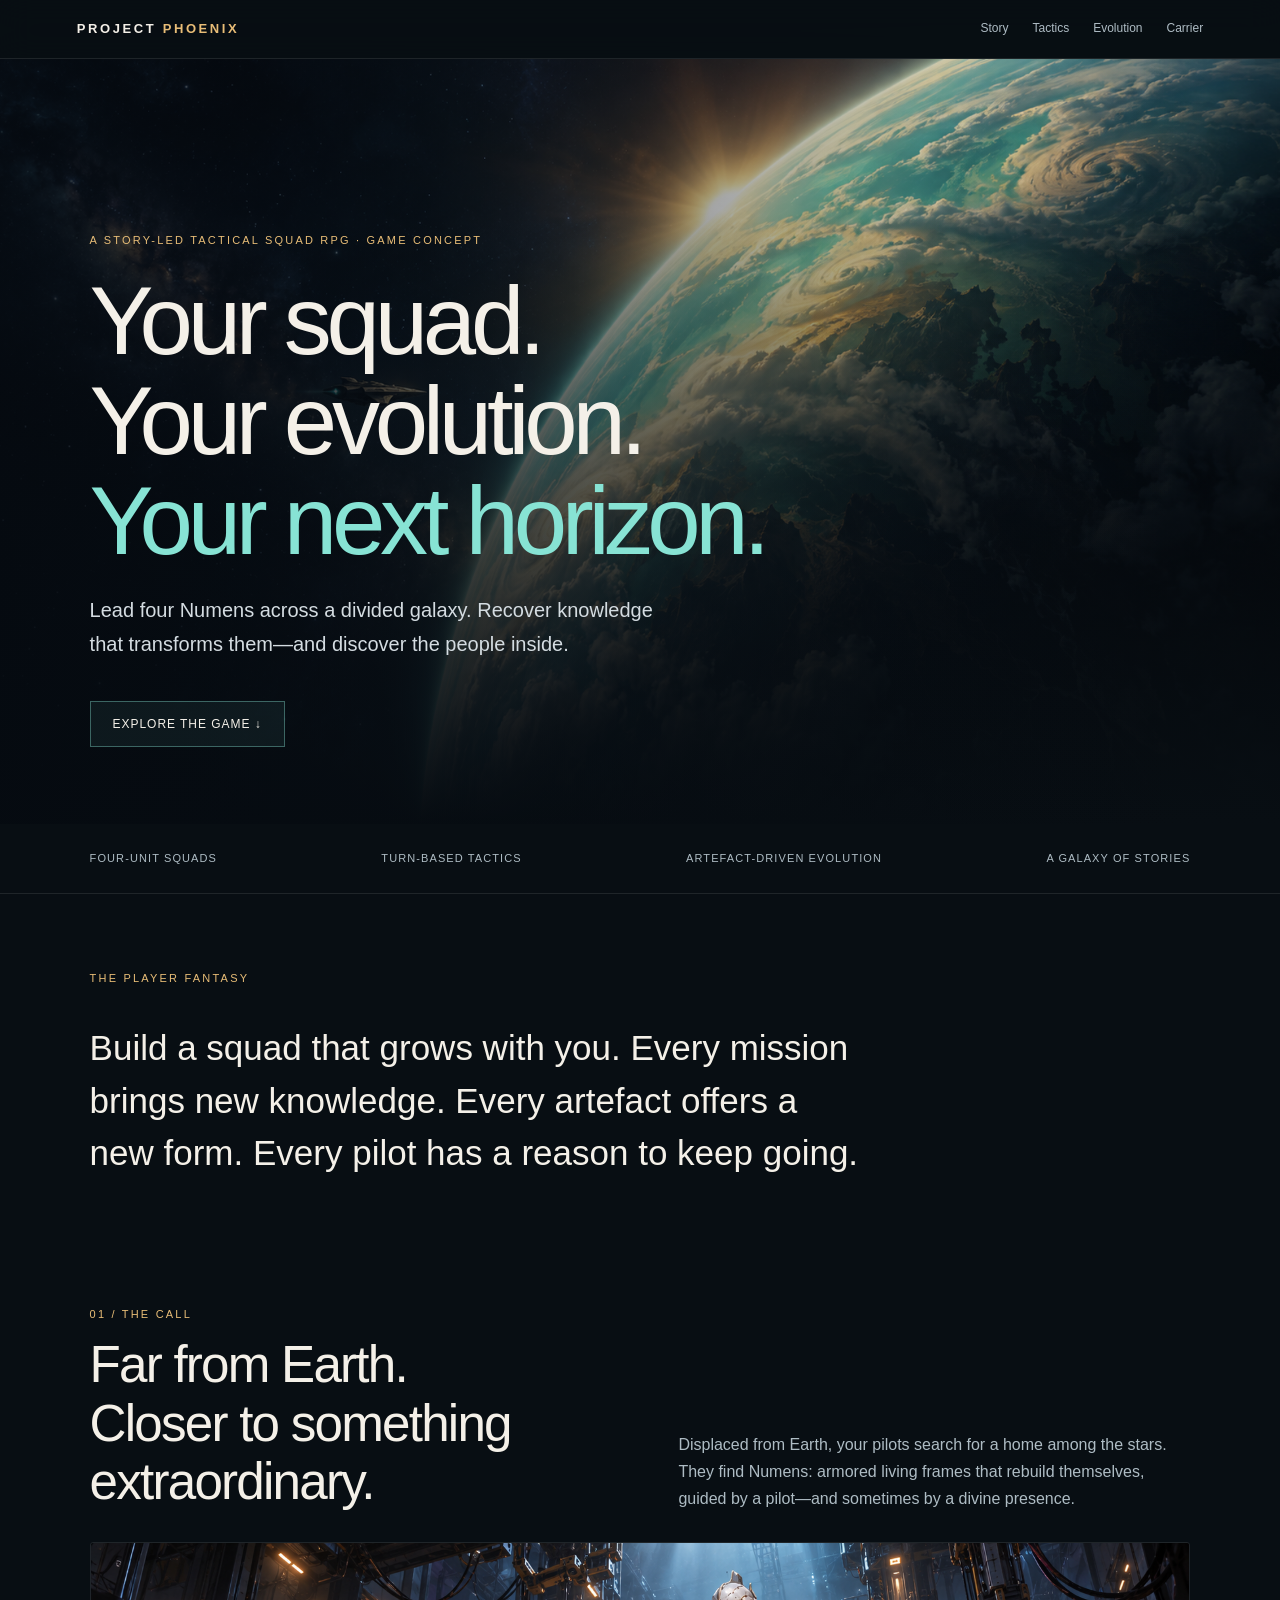
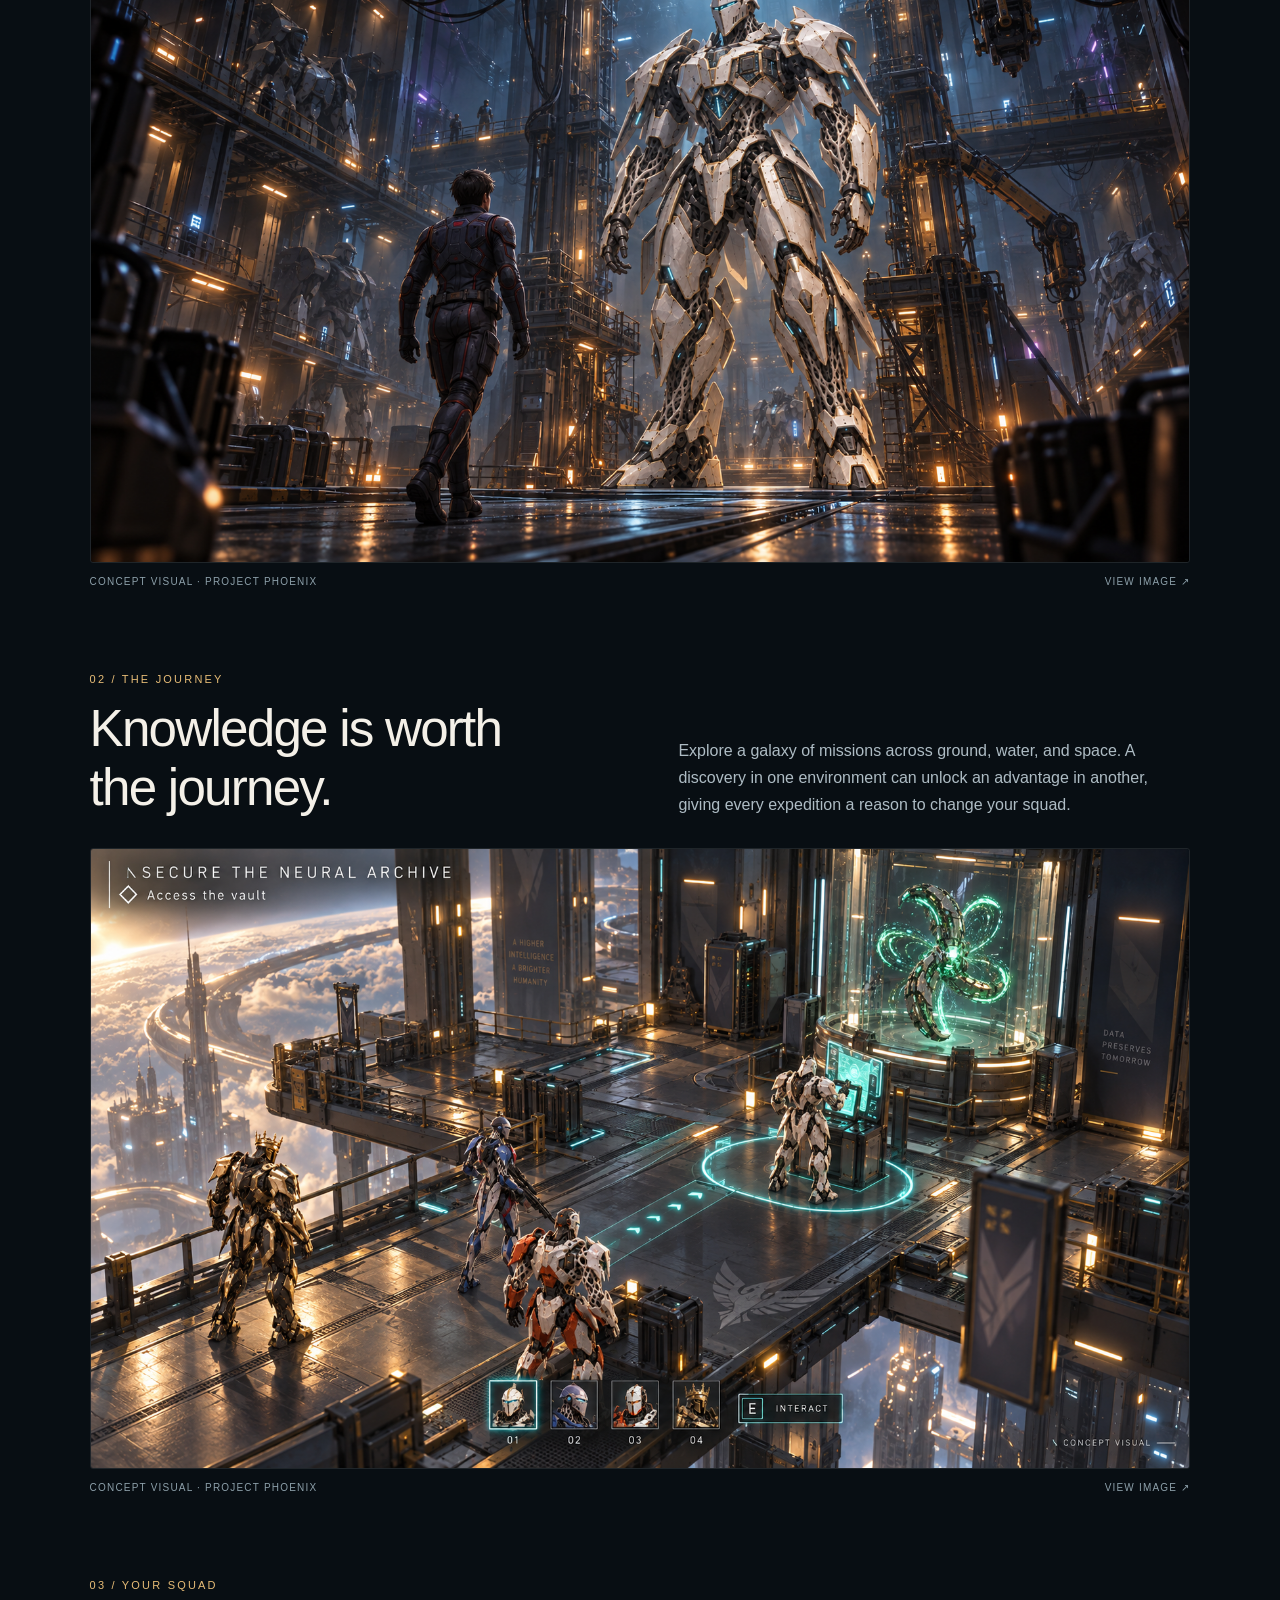
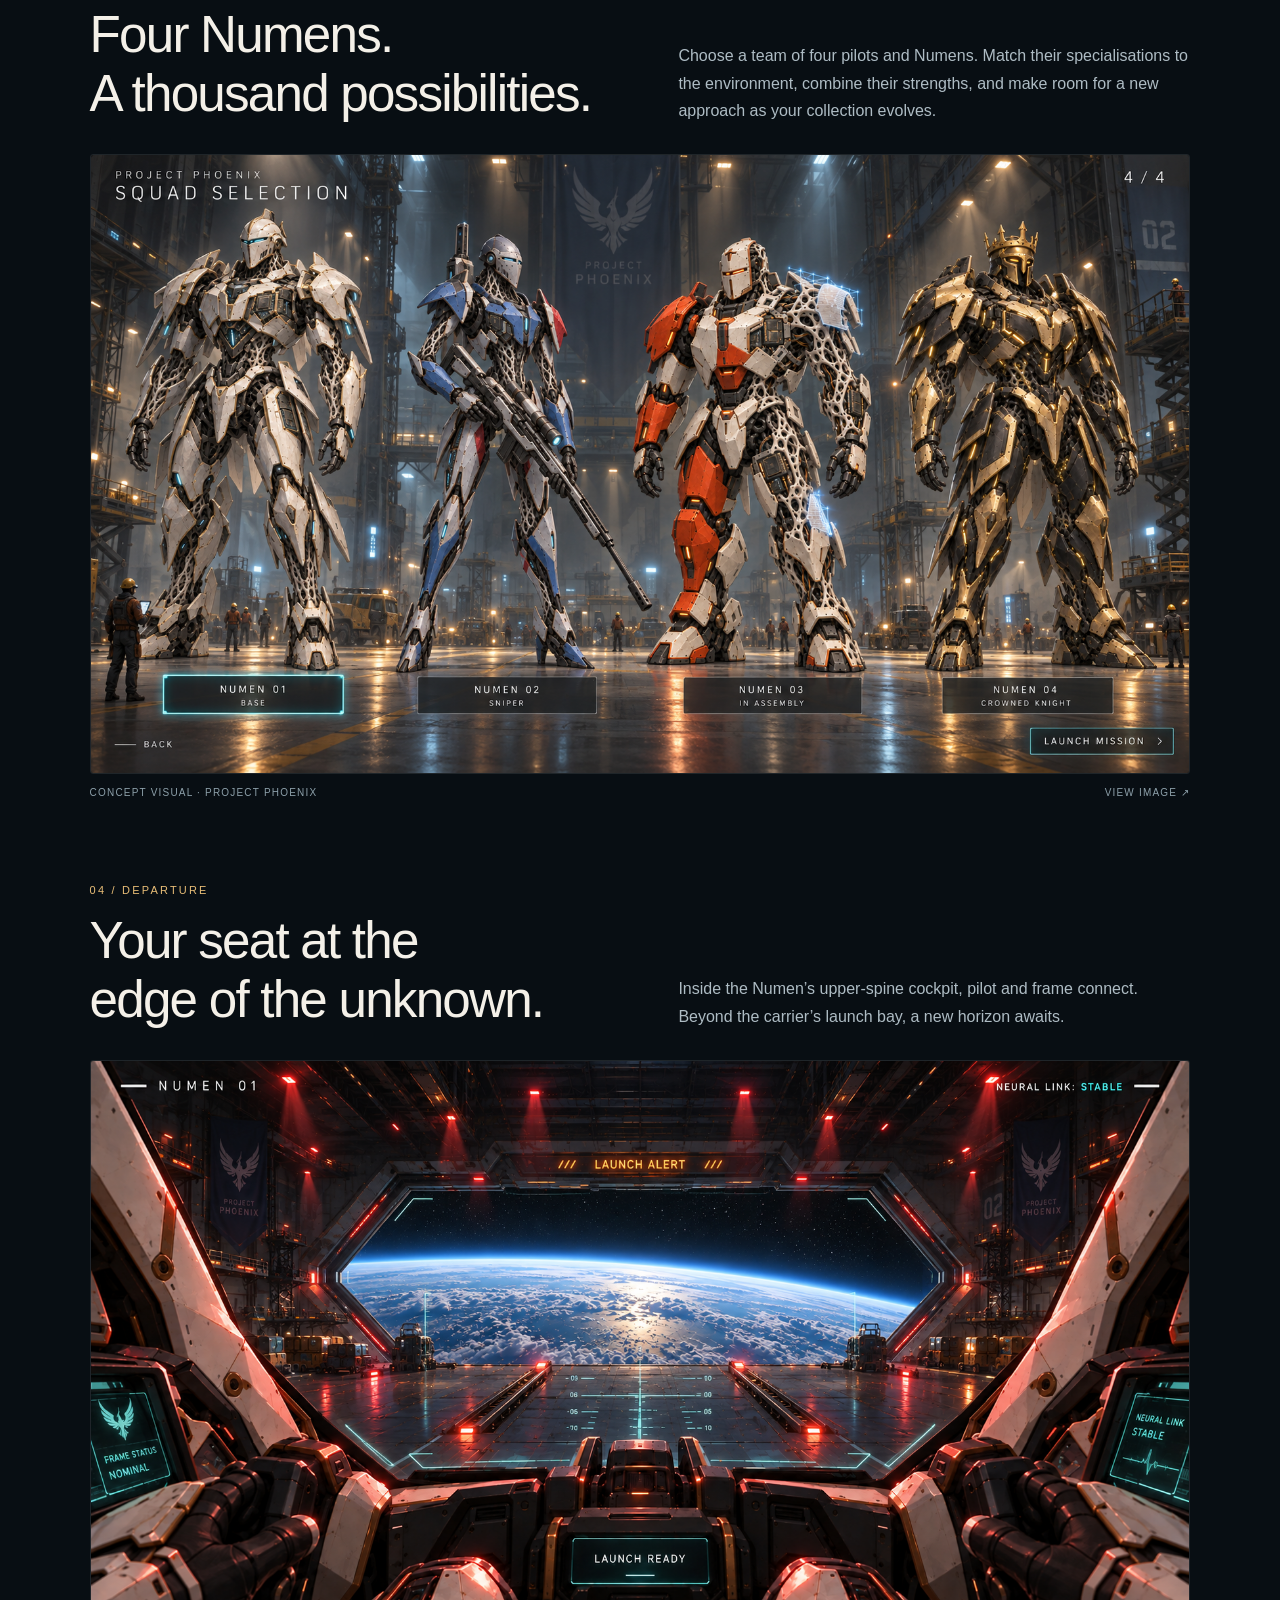
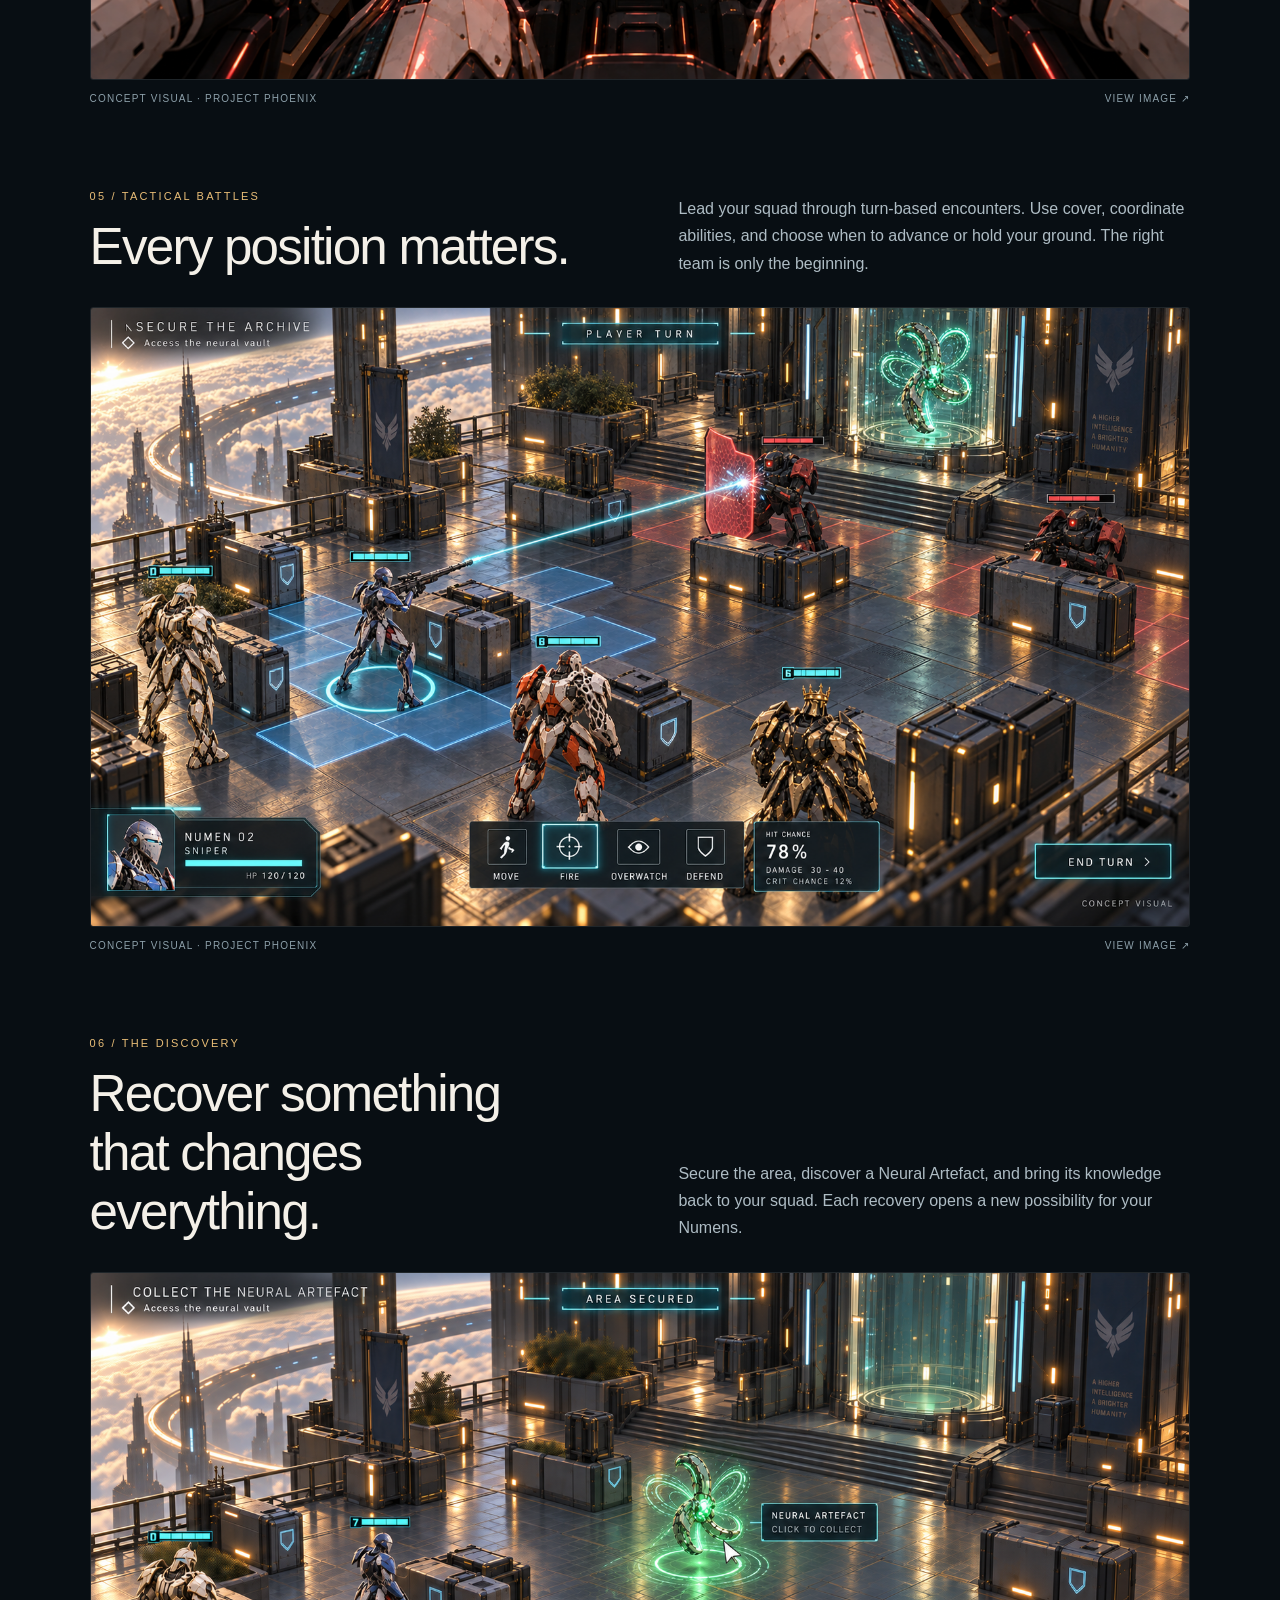
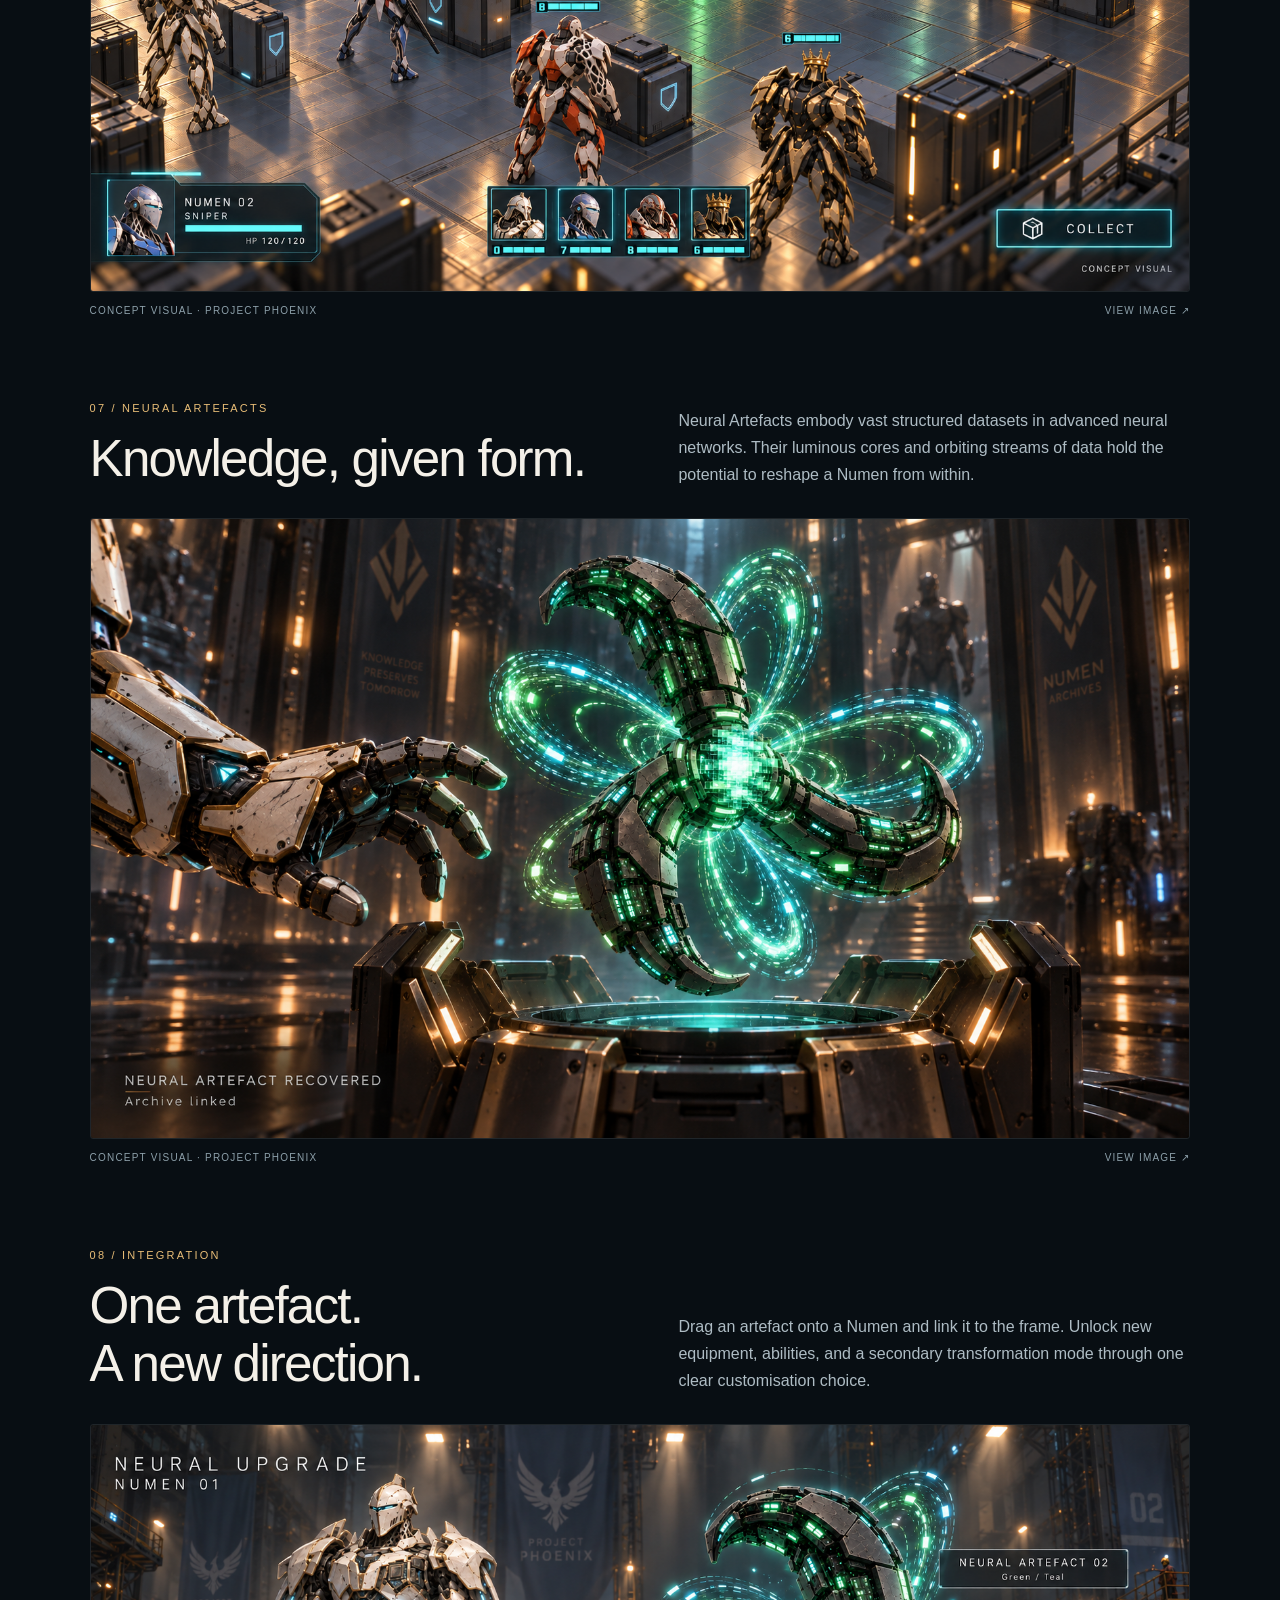
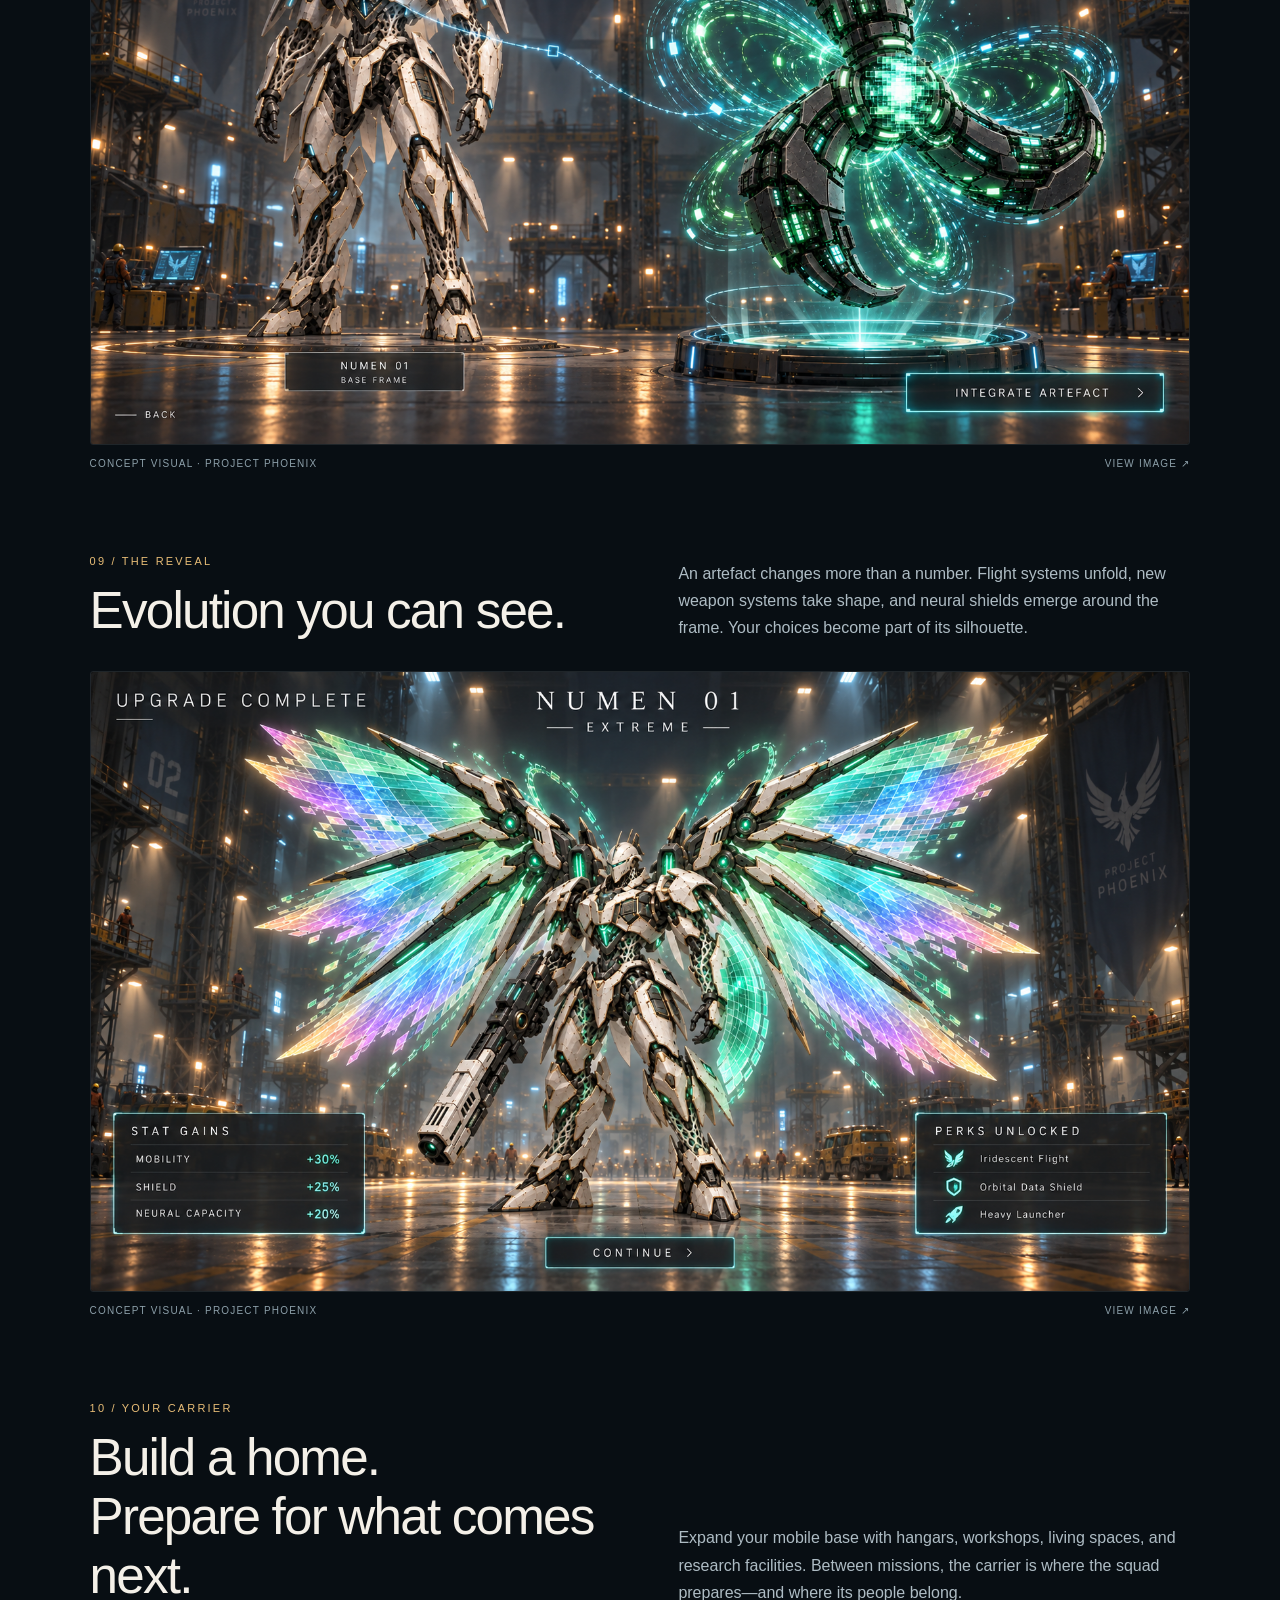
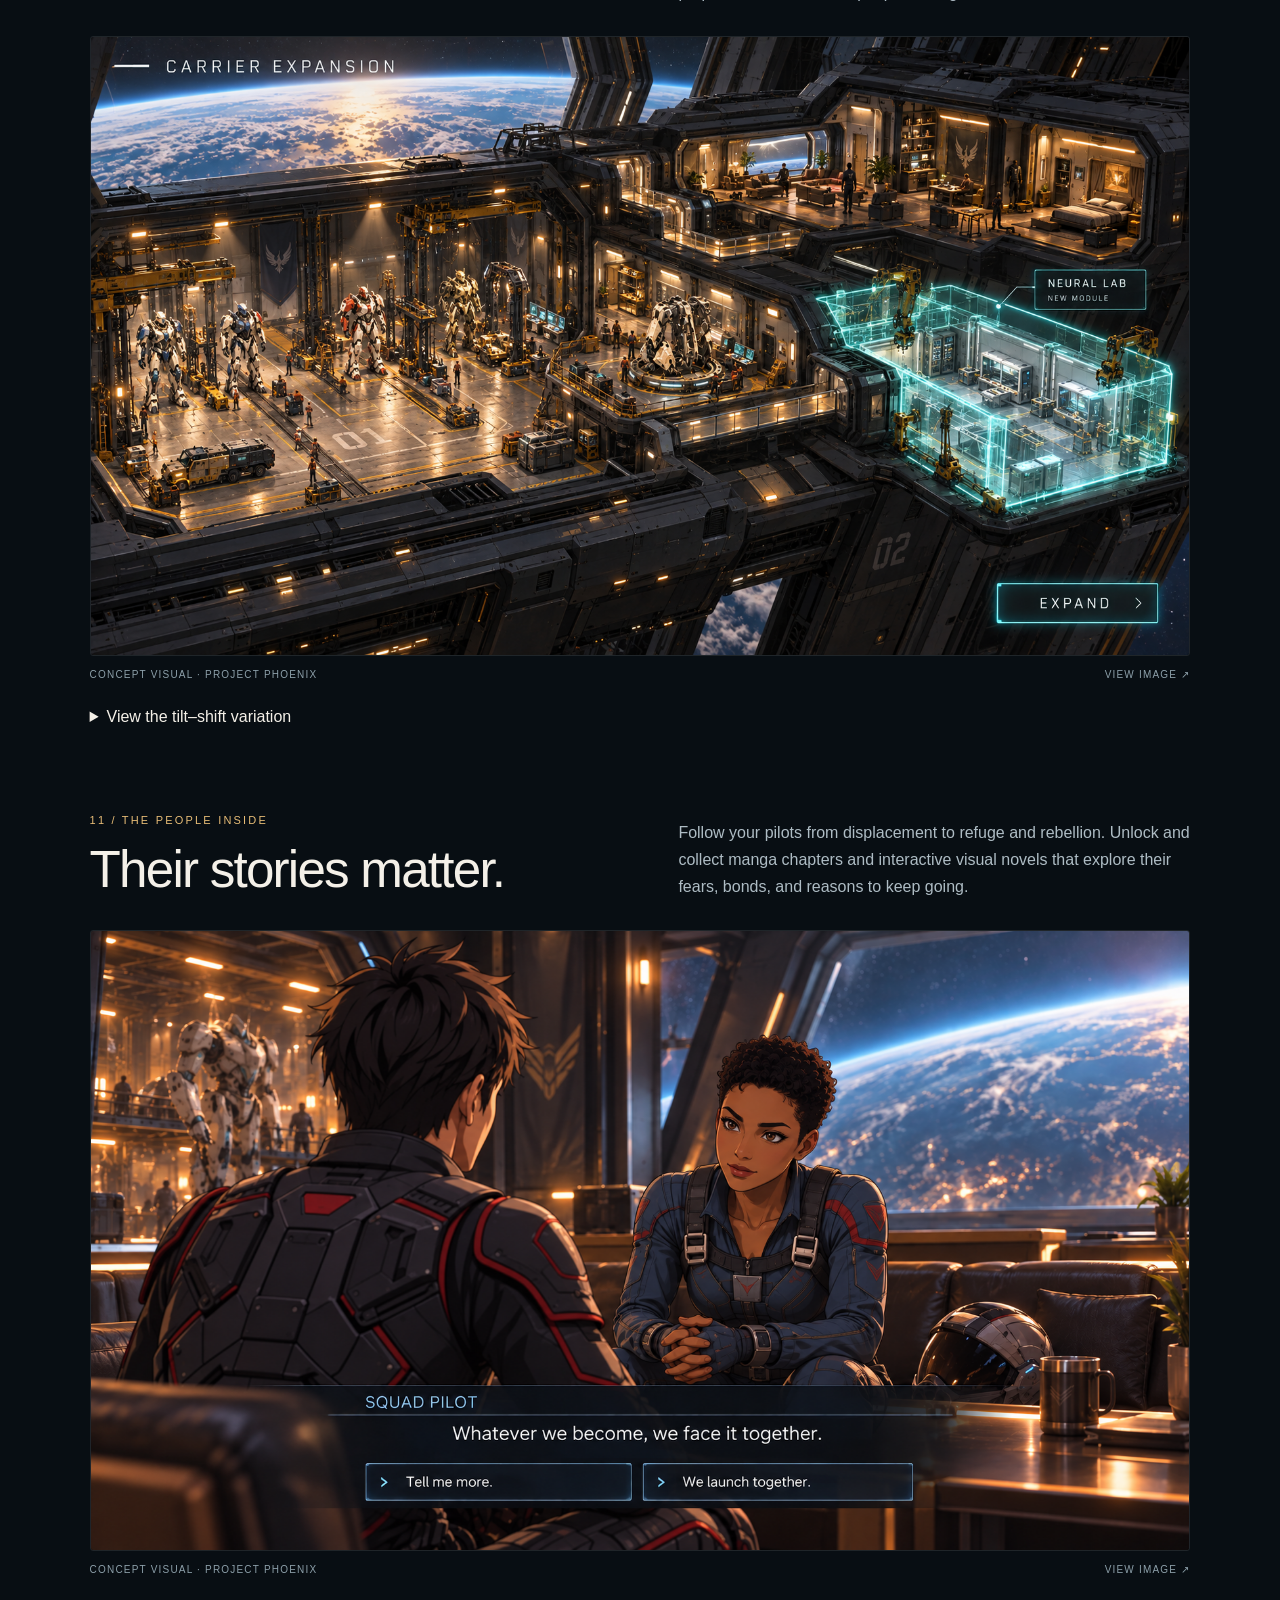
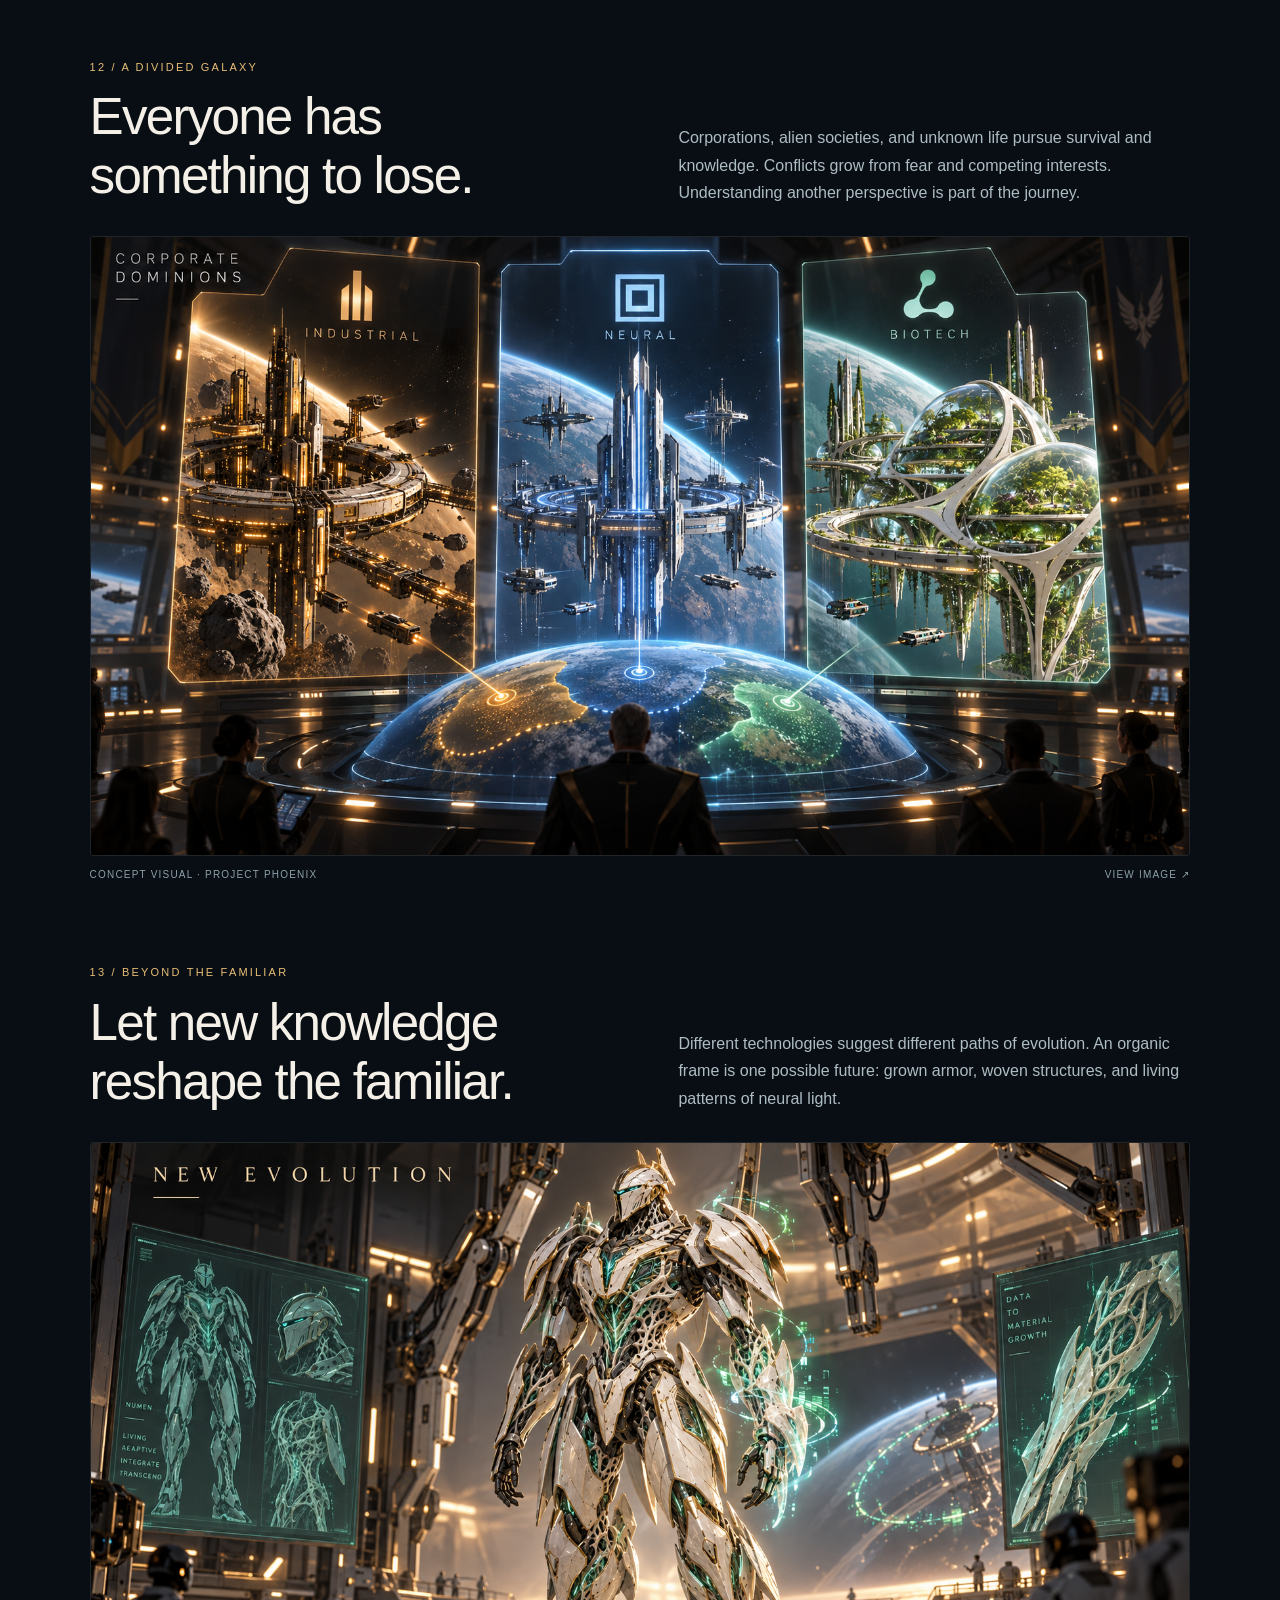
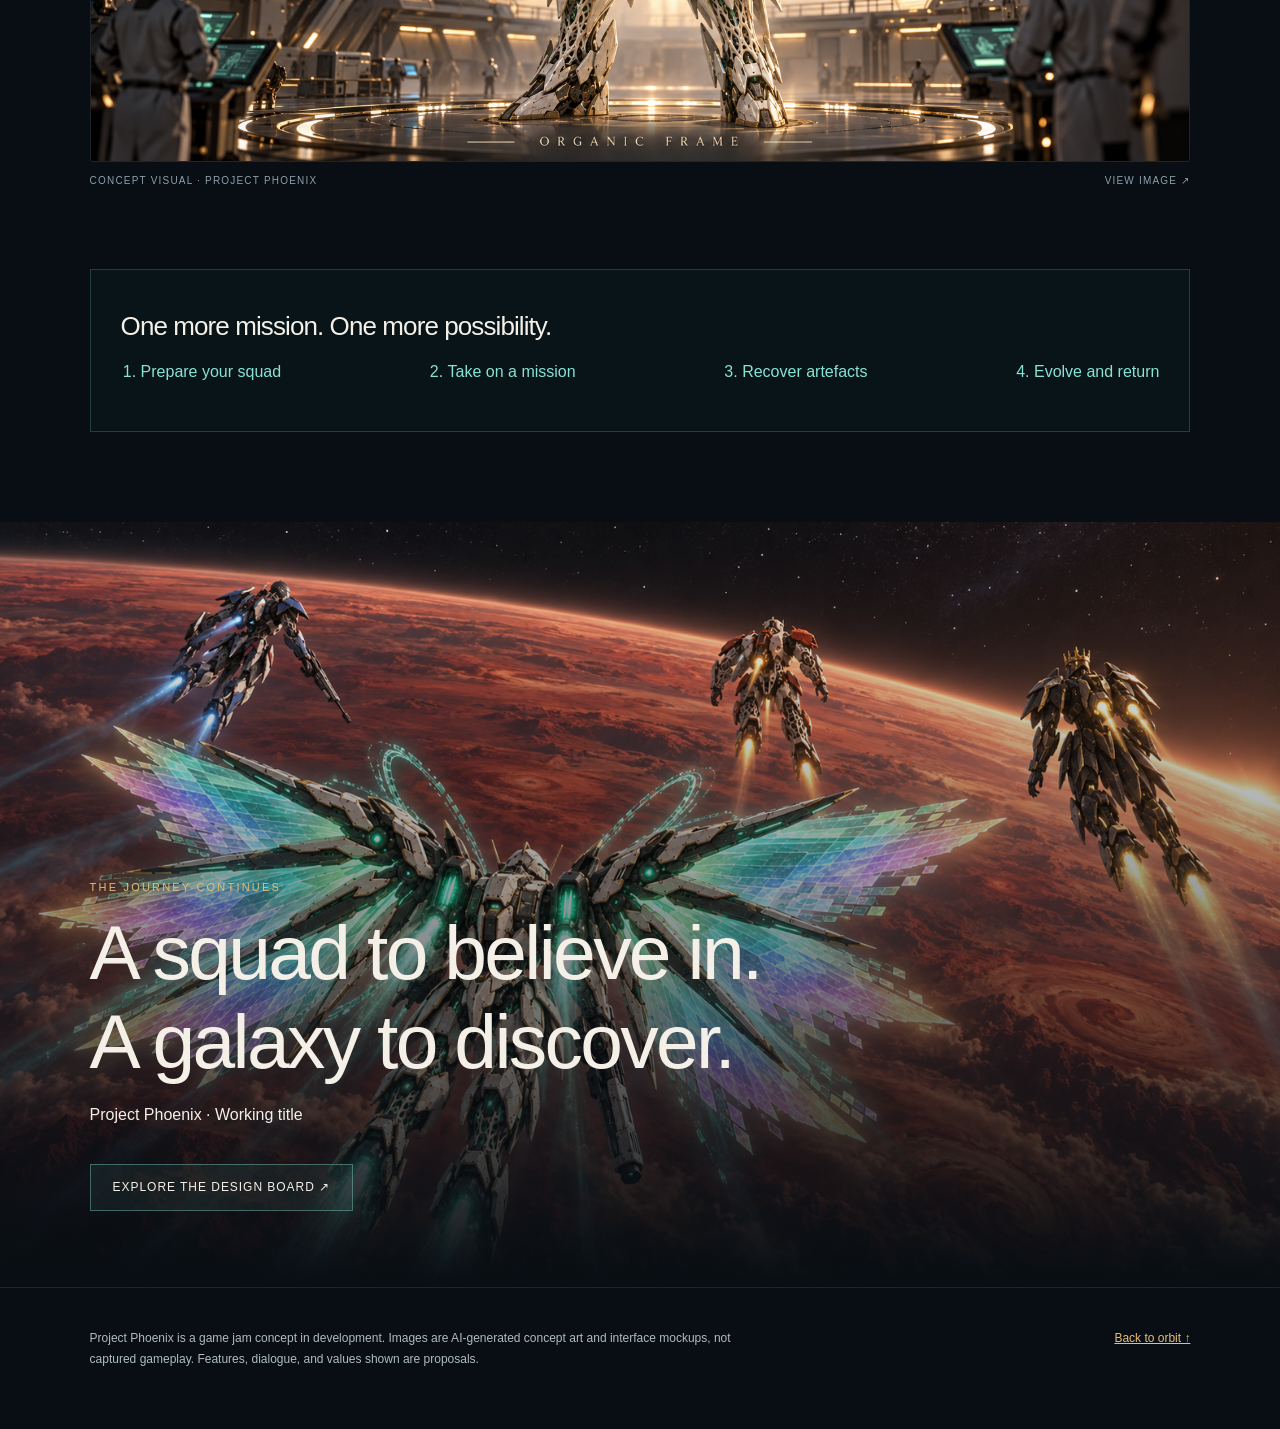
==== commit c7820565: "Show cinematic carrier first and add tilt-shift variant" ====
--- a/web/index.html
+++ b/web/index.html
@@ -12,7 +12,7 @@
 <section class="chapter" id="artefacts"><div class="copy"><div><div class="eyebrow">07 / NEURAL ARTEFACTS</div><h2>Knowledge, given form.</h2></div><p>Neural Artefacts embody vast structured datasets in advanced neural networks. Their luminous cores and orbiting streams of data hold the potential to reshape a Numen from within.</p></div><figure><a href="assets/pitch-06-artefact-recovery-v1.png" target="_blank" rel="noopener" aria-label="Open full image: Close-up of a green spinner-shaped Neural Artefact with orbiting data trails."><img src="assets/pitch-06-artefact-recovery-v1.png" alt="Close-up of a green spinner-shaped Neural Artefact with orbiting data trails." loading="lazy" decoding="async" width="1672" height="941"></a><figcaption><span>Concept visual · Project Phoenix</span><span>View image ↗</span></figcaption></figure></section>
 <section class="chapter" id="upgrade"><div class="copy"><div><div class="eyebrow">08 / INTEGRATION</div><h2>One artefact.<br>A new direction.</h2></div><p>Drag an artefact onto a Numen and link it to the frame. Unlock new equipment, abilities, and a secondary transformation mode through one clear customisation choice.</p></div><figure><a href="assets/upgrade-selection-v1.png" target="_blank" rel="noopener" aria-label="Open full image: Base Numen on the left and green Neural Artefact on the right of the upgrade screen."><img src="assets/upgrade-selection-v1.png" alt="Base Numen on the left and green Neural Artefact on the right of the upgrade screen." loading="lazy" decoding="async" width="1672" height="941"></a><figcaption><span>Concept visual · Project Phoenix</span><span>View image ↗</span></figcaption></figure></section>
 <section class="chapter" id="evolution"><div class="copy"><div><div class="eyebrow">09 / THE REVEAL</div><h2>Evolution you can see.</h2></div><p>An artefact changes more than a number. Flight systems unfold, new weapon systems take shape, and neural shields emerge around the frame. Your choices become part of its silhouette.</p></div><figure><a href="assets/upgrade-result-extreme-v1.png" target="_blank" rel="noopener" aria-label="Open full image: Extreme Numen upgrade with six iridescent data wings and proposed perks."><img src="assets/upgrade-result-extreme-v1.png" alt="Extreme Numen upgrade with six iridescent data wings and proposed perks." loading="lazy" decoding="async" width="1672" height="941"></a><figcaption><span>Concept visual · Project Phoenix</span><span>View image ↗</span></figcaption></figure></section>
-<section class="chapter" id="carrier"><div class="copy"><div><div class="eyebrow">10 / YOUR CARRIER</div><h2>Build a home.<br>Prepare for what comes next.</h2></div><p>Expand your mobile base with hangars, workshops, living spaces, and research facilities. Between missions, the carrier is where the squad prepares—and where its people belong.</p></div><figure><a href="assets/pitch-08-carrier-isometric-v2.png" target="_blank" rel="noopener" aria-label="Open full image: Isometric carrier expansion concept showing modular rooms and a new neural lab."><img src="assets/pitch-08-carrier-isometric-v2.png" alt="Isometric carrier expansion concept showing modular rooms and a new neural lab." loading="lazy" decoding="async" width="1672" height="941"></a><figcaption><span>Concept visual · Project Phoenix</span><span>View image ↗</span></figcaption></figure><details><summary>View the carrier interior cinematic</summary><figure><img src="assets/pitch-08-carrier-expansion-v1.png" alt="Carrier hangar, pilot quarters and neural lab in a cinematic cutaway." loading="lazy" width="1672" height="941"></figure></details></section>
+<section class="chapter" id="carrier"><div class="copy"><div><div class="eyebrow">10 / YOUR CARRIER</div><h2>Build a home.<br>Prepare for what comes next.</h2></div><p>Expand your mobile base with hangars, workshops, living spaces, and research facilities. Between missions, the carrier is where the squad prepares—and where its people belong.</p></div><figure><a href="assets/pitch-08-carrier-expansion-v1.png" target="_blank" rel="noopener" aria-label="Open full image: Cinematic carrier cutaway showing the Numen hangar, pilot quarters and neural lab."><img src="assets/pitch-08-carrier-expansion-v1.png" alt="Cinematic carrier cutaway showing the Numen hangar, pilot quarters and neural lab." loading="lazy" decoding="async" width="1672" height="941"></a><figcaption><span>Concept visual · Project Phoenix</span><span>View image ↗</span></figcaption></figure><details><summary>View the tilt–shift variation</summary><figure><img src="assets/pitch-08-carrier-expansion-tilt-shift-v1.png" alt="Tilt–shift carrier cutaway with a sharply focused Numen hangar and neural lab, softly blurred foreground and distant quarters." loading="lazy" width="1672" height="941"></figure></details></section>
 <section class="chapter" id="pilots"><div class="copy"><div><div class="eyebrow">11 / THE PEOPLE INSIDE</div><h2>Their stories matter.</h2></div><p>Follow your pilots from displacement to refuge and rebellion. Unlock and collect manga chapters and interactive visual novels that explore their fears, bonds, and reasons to keep going.</p></div><figure><a href="assets/pitch-09-pilot-dialogue-anime-v2.png" target="_blank" rel="noopener" aria-label="Open full image: Anime-drawn pilots talking in the carrier lounge above a planet."><img src="assets/pitch-09-pilot-dialogue-anime-v2.png" alt="Anime-drawn pilots talking in the carrier lounge above a planet." loading="lazy" decoding="async" width="1672" height="941"></a><figcaption><span>Concept visual · Project Phoenix</span><span>View image ↗</span></figcaption></figure></section>
 <section class="chapter" id="factions"><div class="copy"><div><div class="eyebrow">12 / A DIVIDED GALAXY</div><h2>Everyone has<br>something to lose.</h2></div><p>Corporations, alien societies, and unknown life pursue survival and knowledge. Conflicts grow from fear and competing interests. Understanding another perspective is part of the journey.</p></div><figure><a href="assets/pitch-10-corporate-factions-v1.png" target="_blank" rel="noopener" aria-label="Open full image: Three proposed corporate archetypes: industrial, neural, and biotech."><img src="assets/pitch-10-corporate-factions-v1.png" alt="Three proposed corporate archetypes: industrial, neural, and biotech." loading="lazy" decoding="async" width="1672" height="941"></a><figcaption><span>Concept visual · Project Phoenix</span><span>View image ↗</span></figcaption></figure></section>
 <section class="chapter" id="organic"><div class="copy"><div><div class="eyebrow">13 / BEYOND THE FAMILIAR</div><h2>Let new knowledge<br>reshape the familiar.</h2></div><p>Different technologies suggest different paths of evolution. An organic frame is one possible future: grown armor, woven structures, and living patterns of neural light.</p></div><figure><a href="assets/pitch-11-organic-evolution-v1.png" target="_blank" rel="noopener" aria-label="Open full image: Organic Numen evolution proposal with grown ivory armor and green neural light."><img src="assets/pitch-11-organic-evolution-v1.png" alt="Organic Numen evolution proposal with grown ivory armor and green neural light." loading="lazy" decoding="async" width="1672" height="941"></a><figcaption><span>Concept visual · Project Phoenix</span><span>View image ↗</span></figcaption></figure></section>
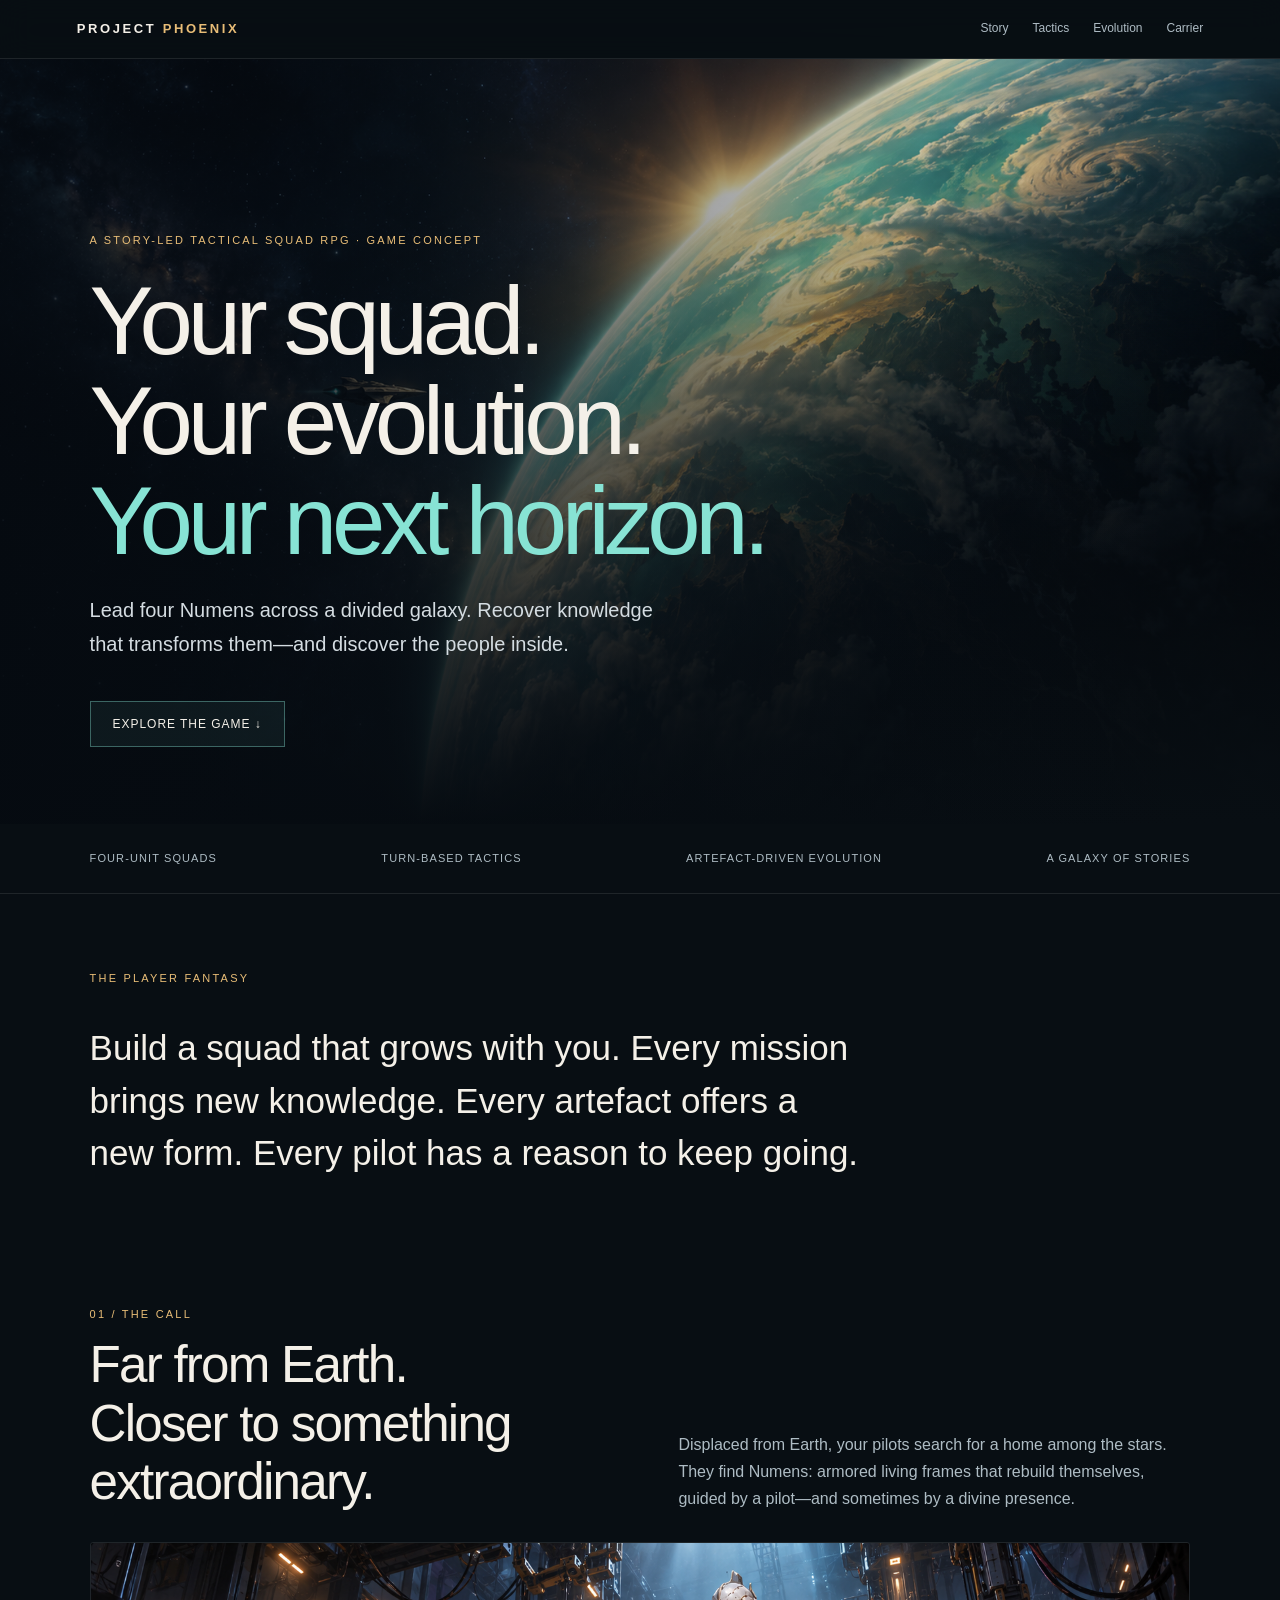
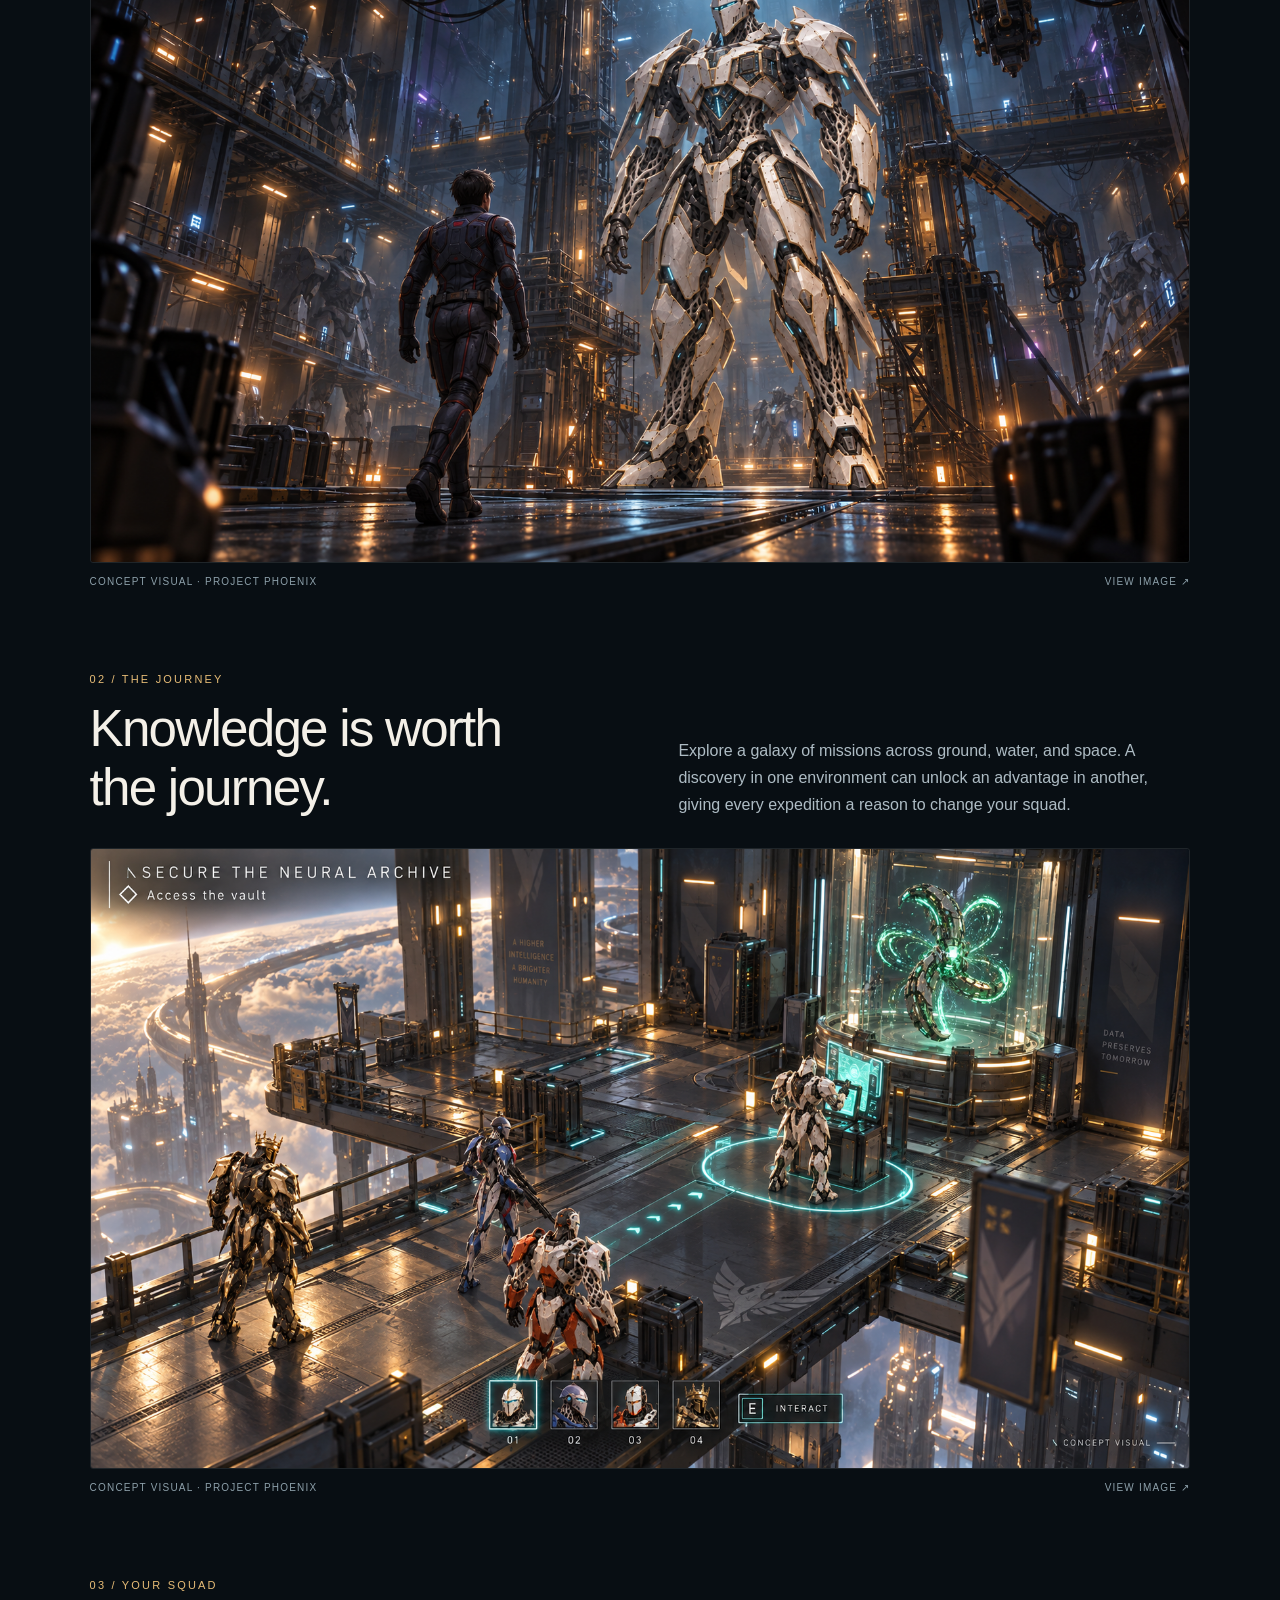
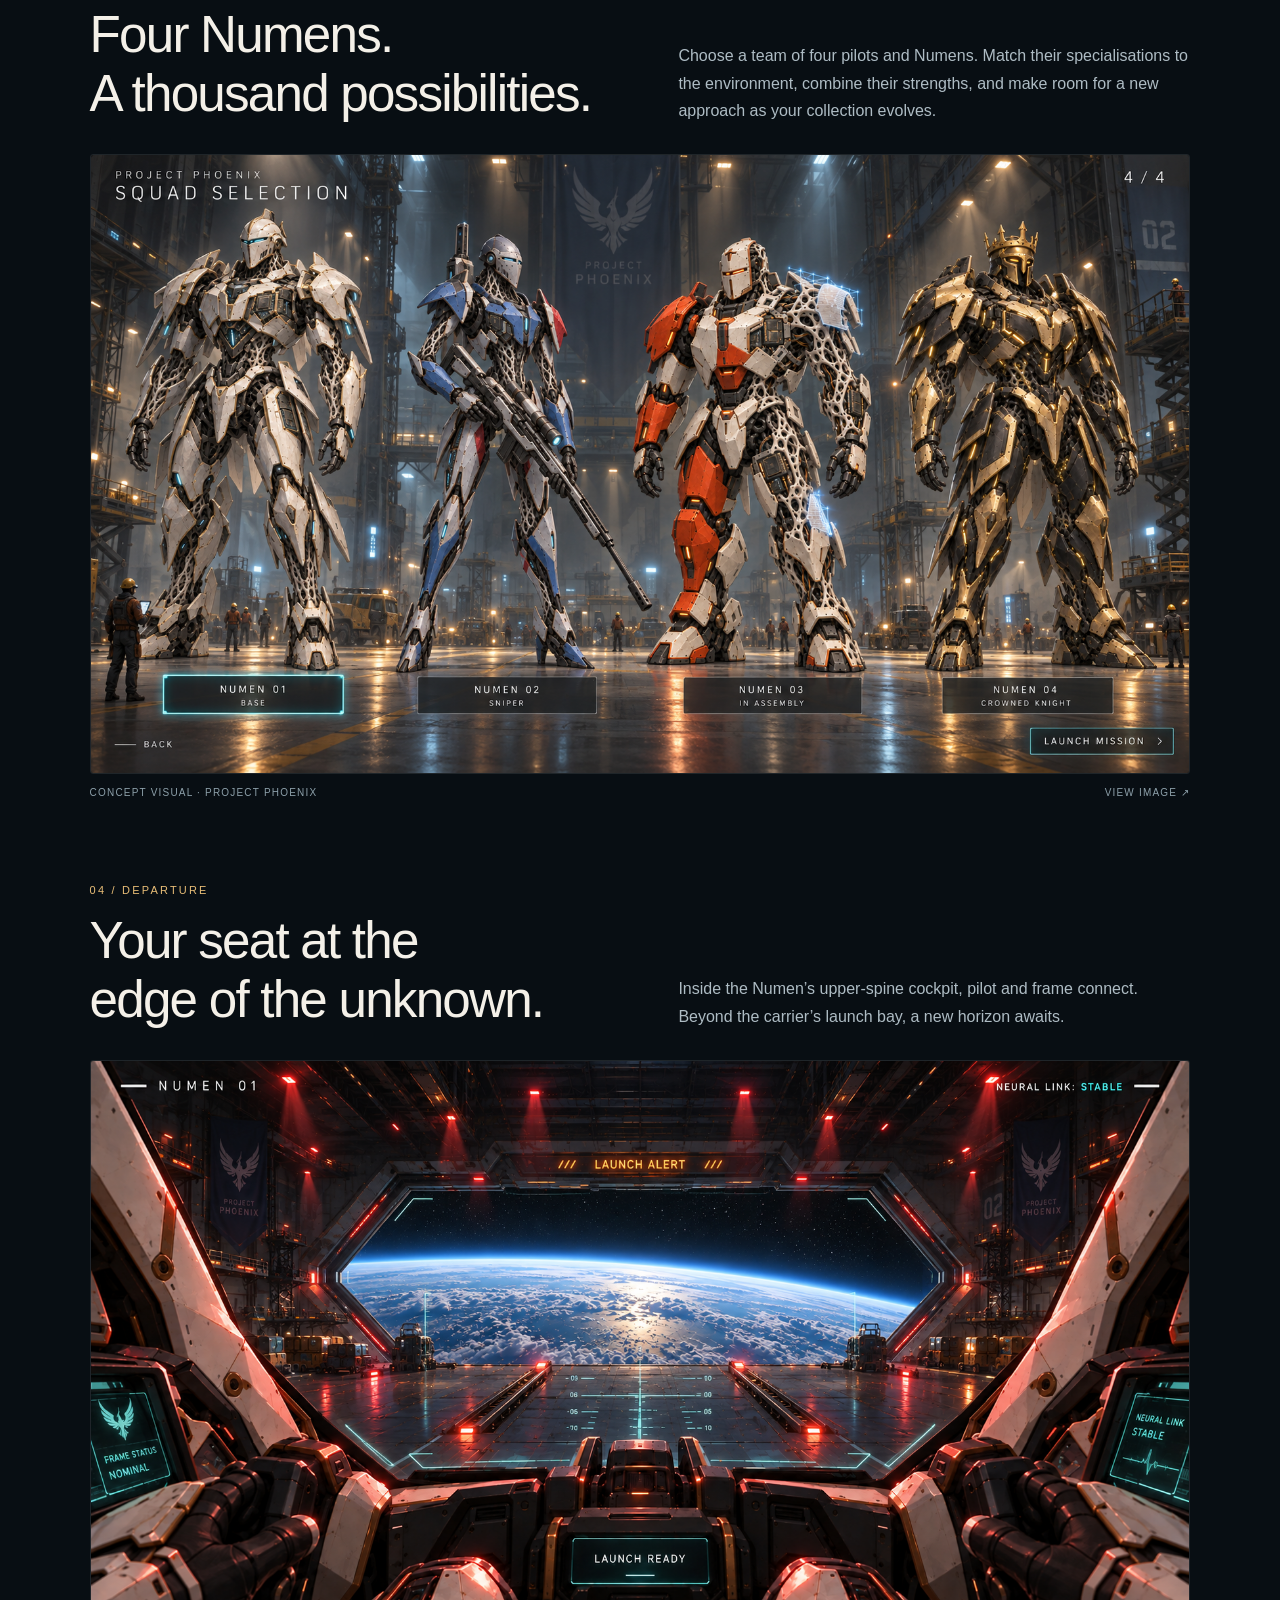
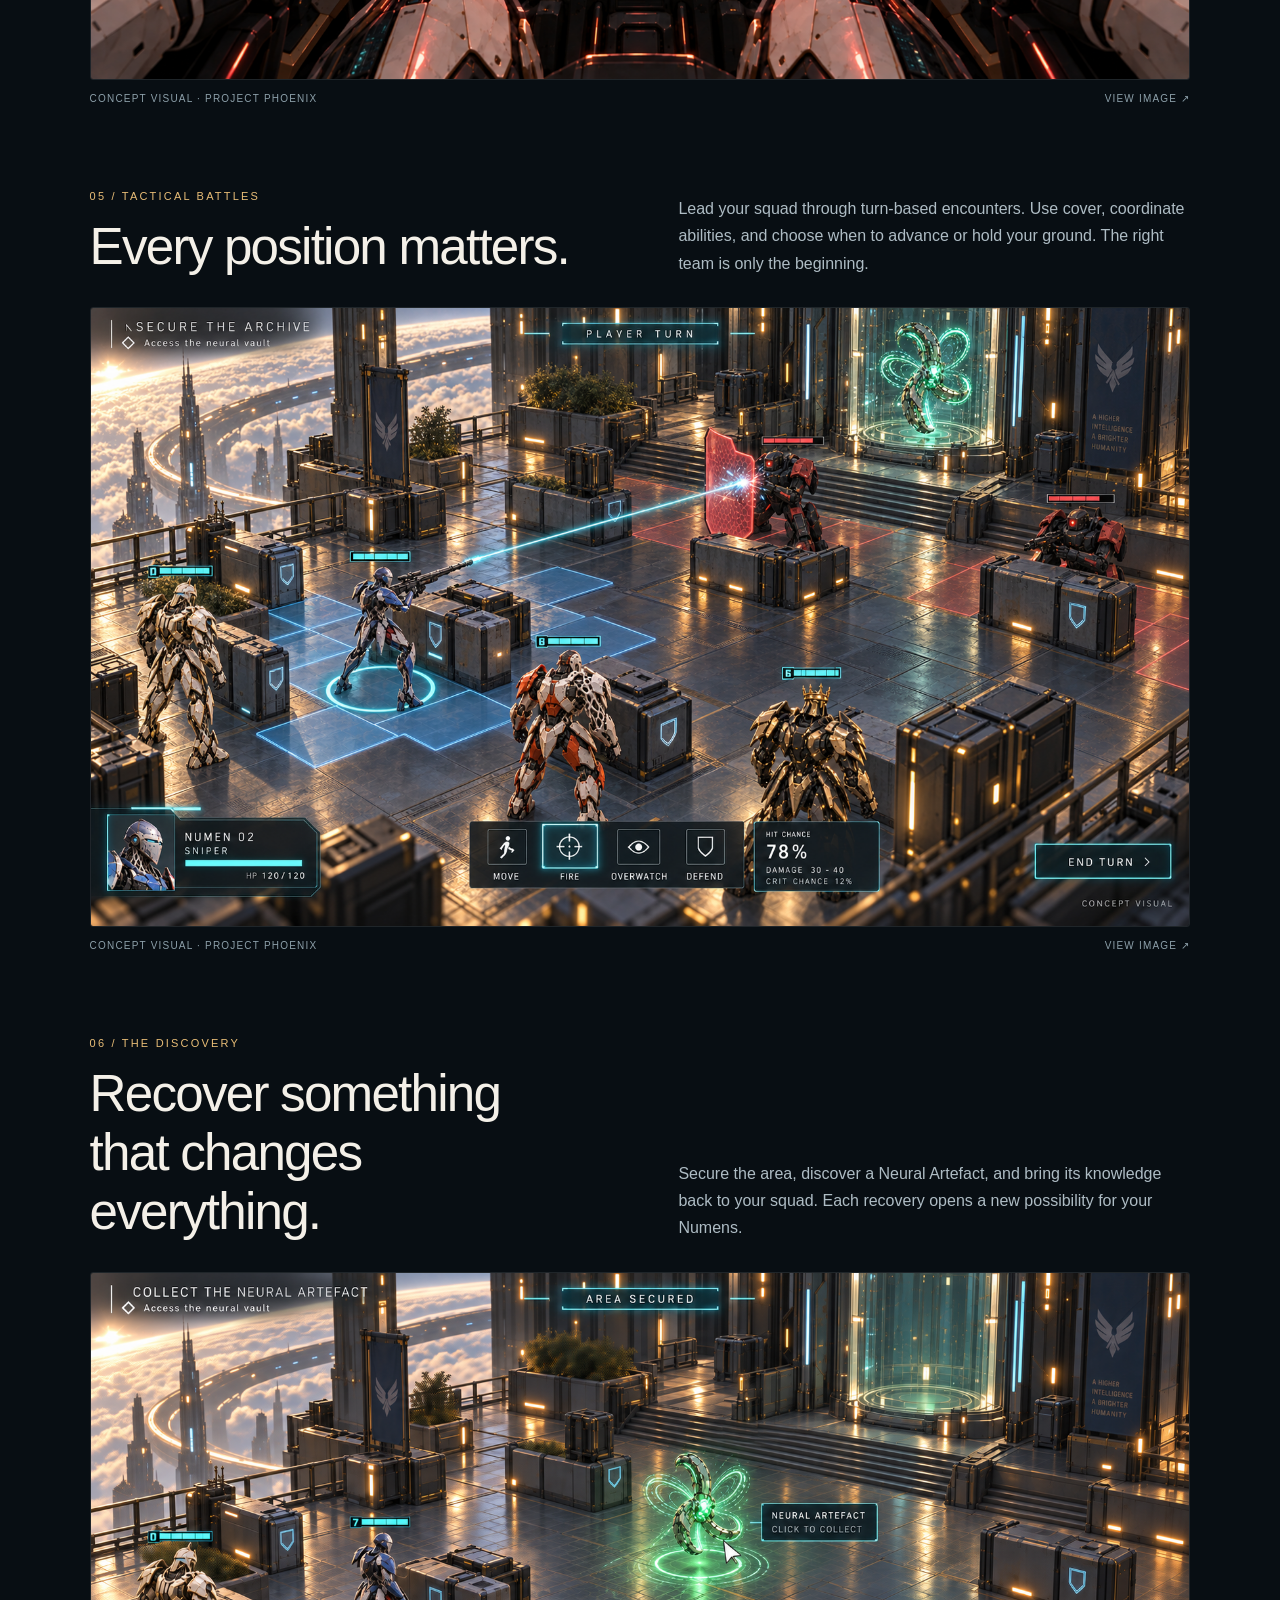
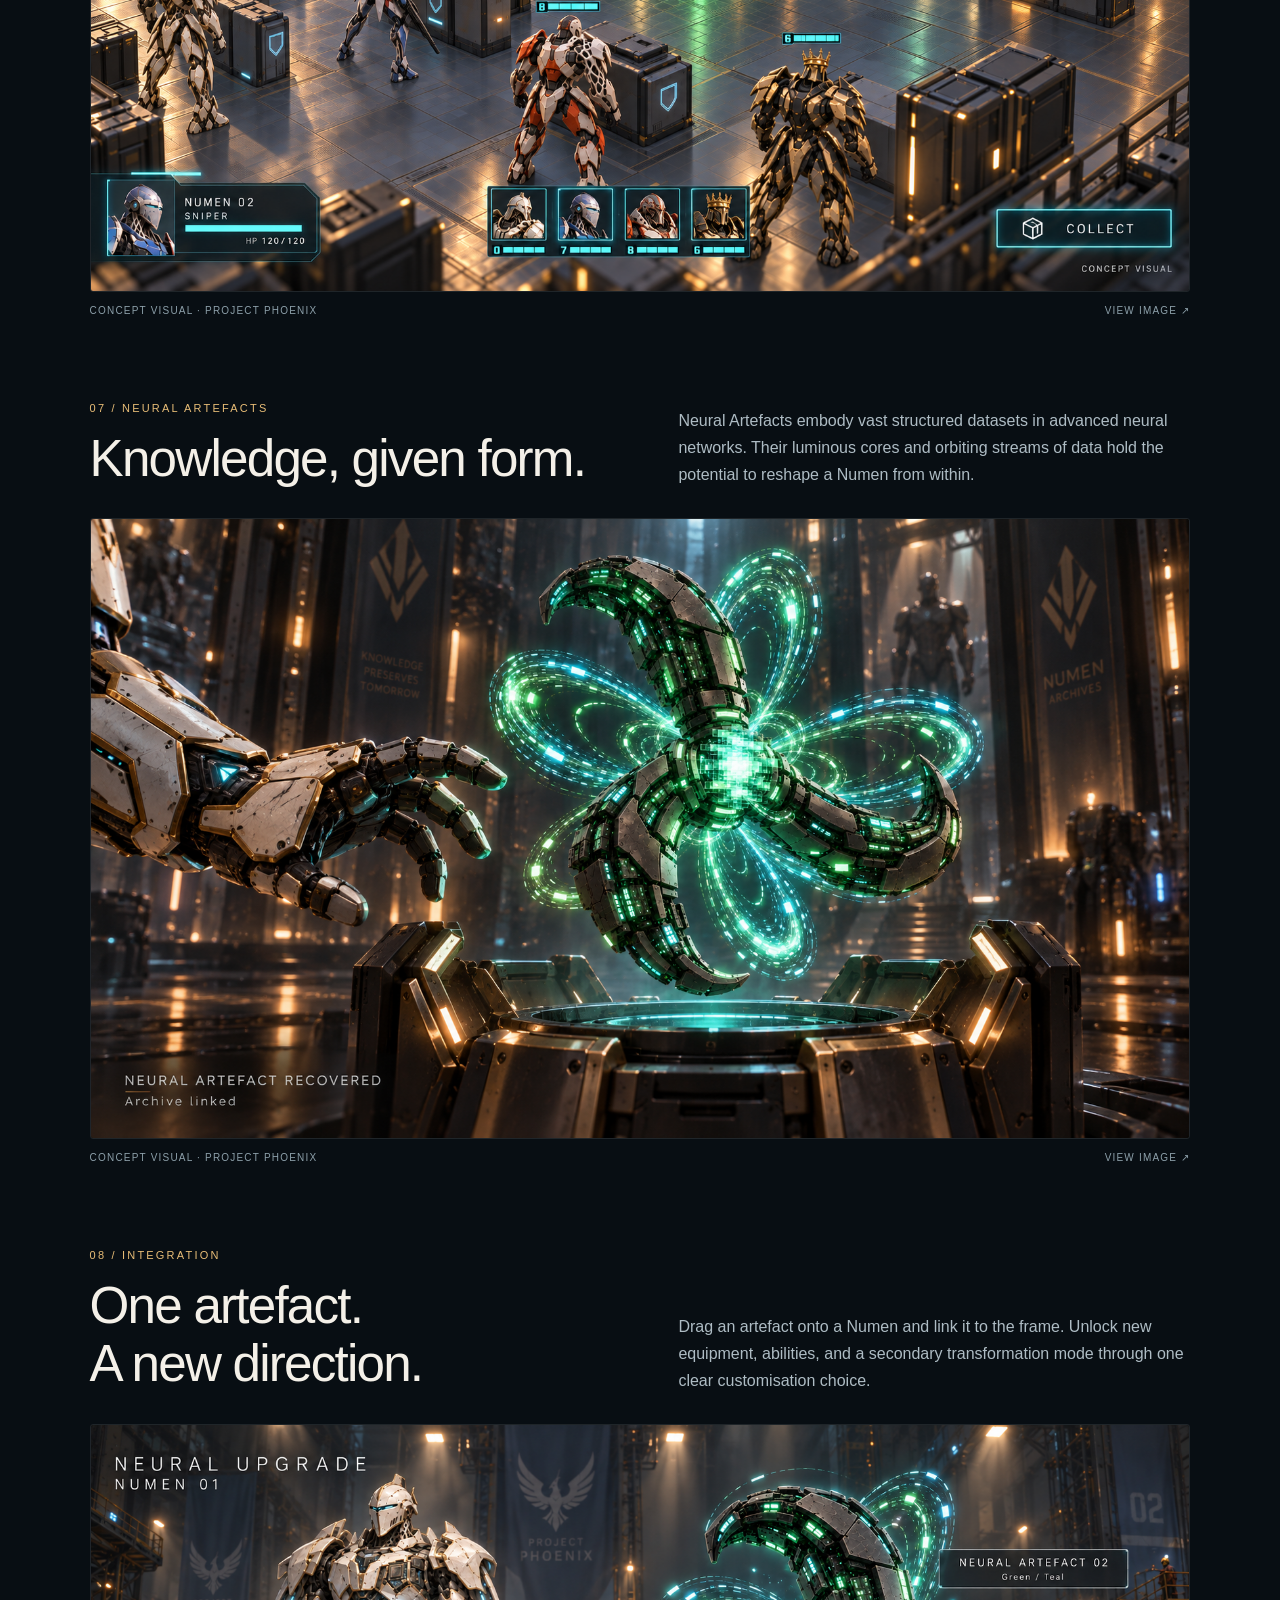
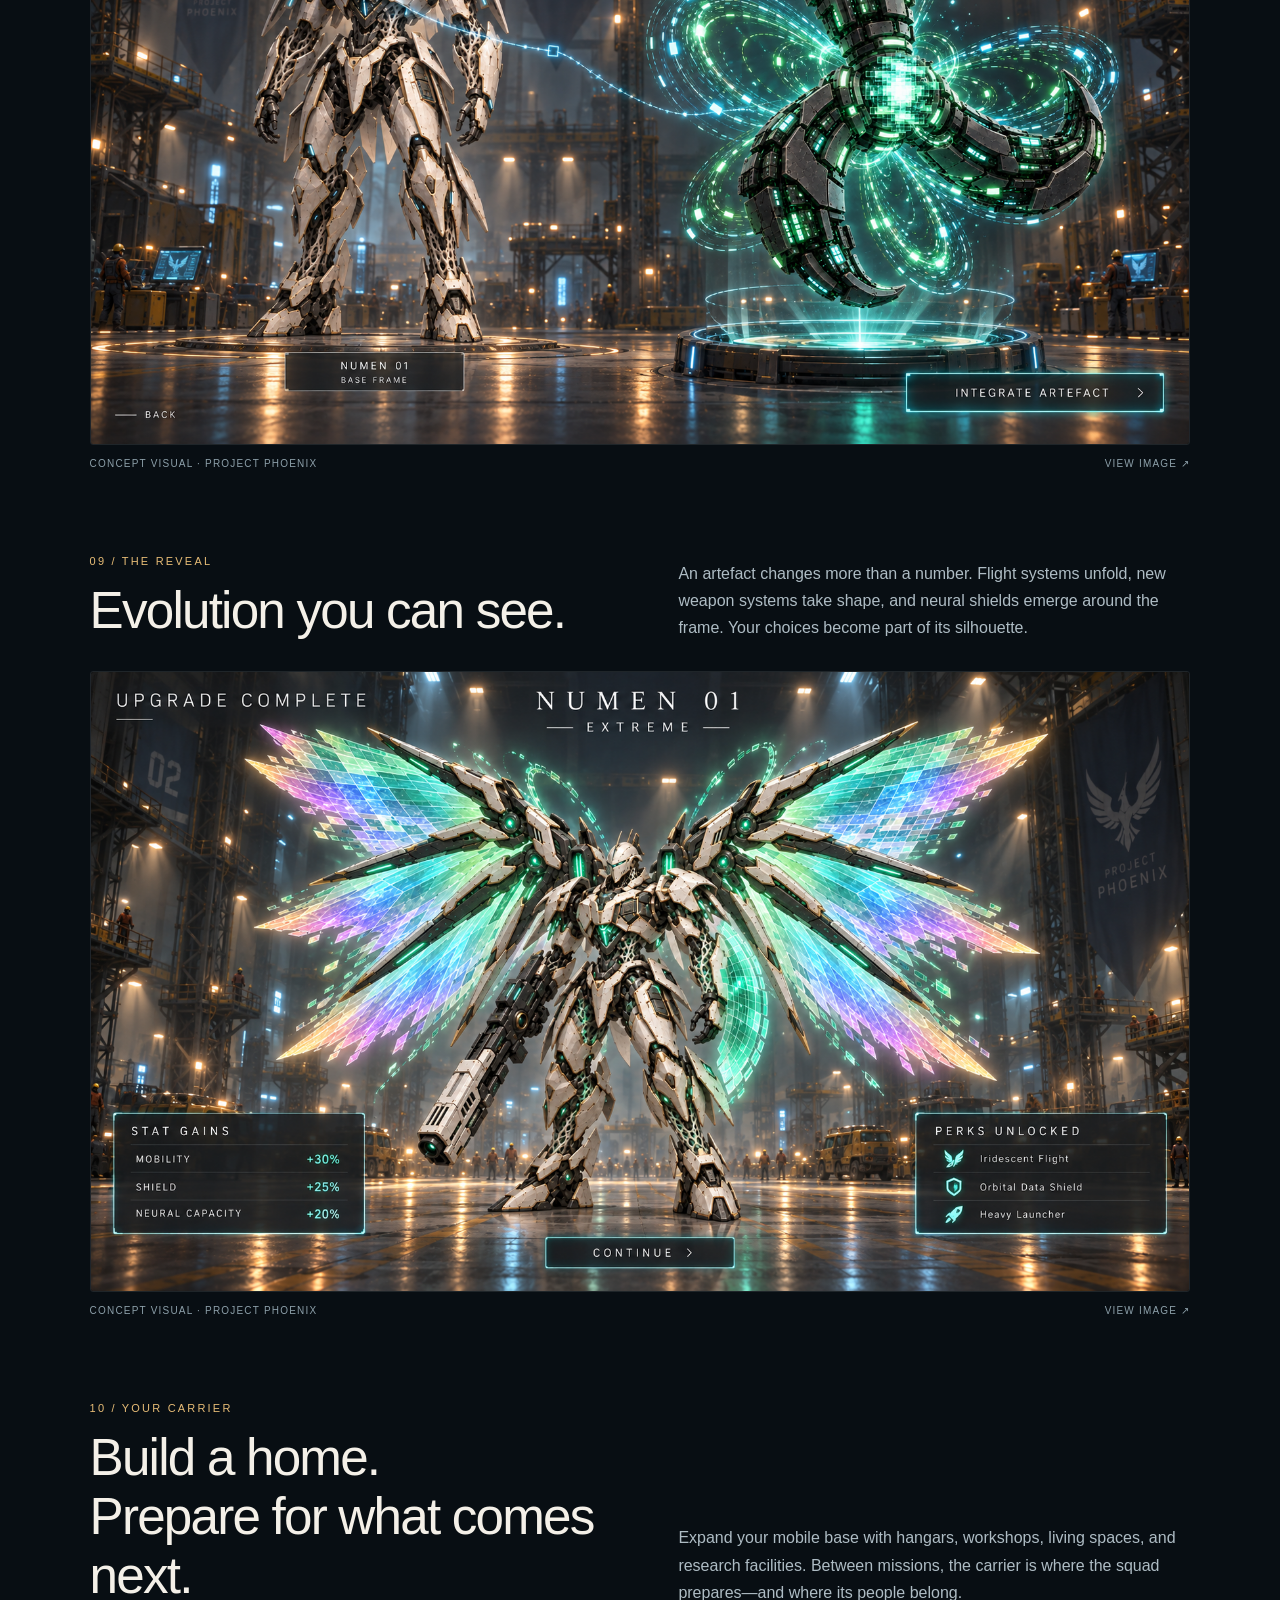
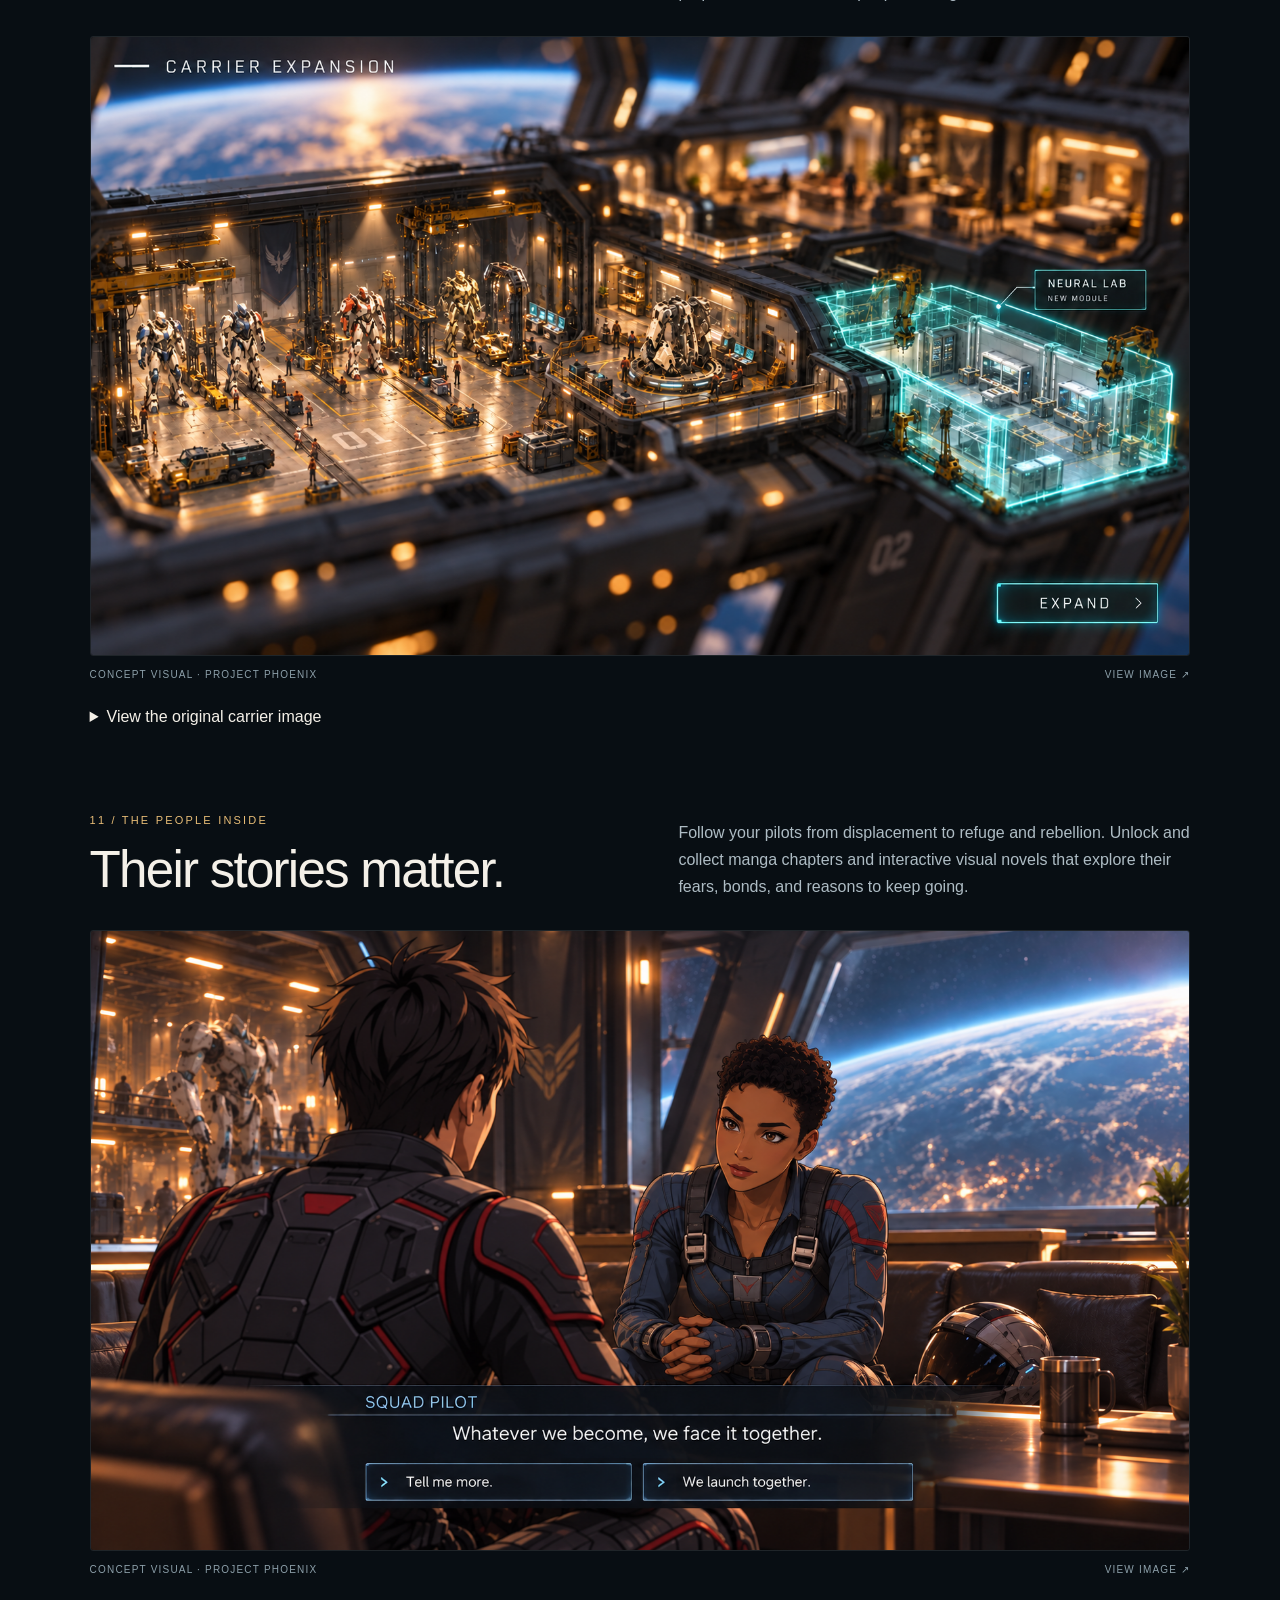
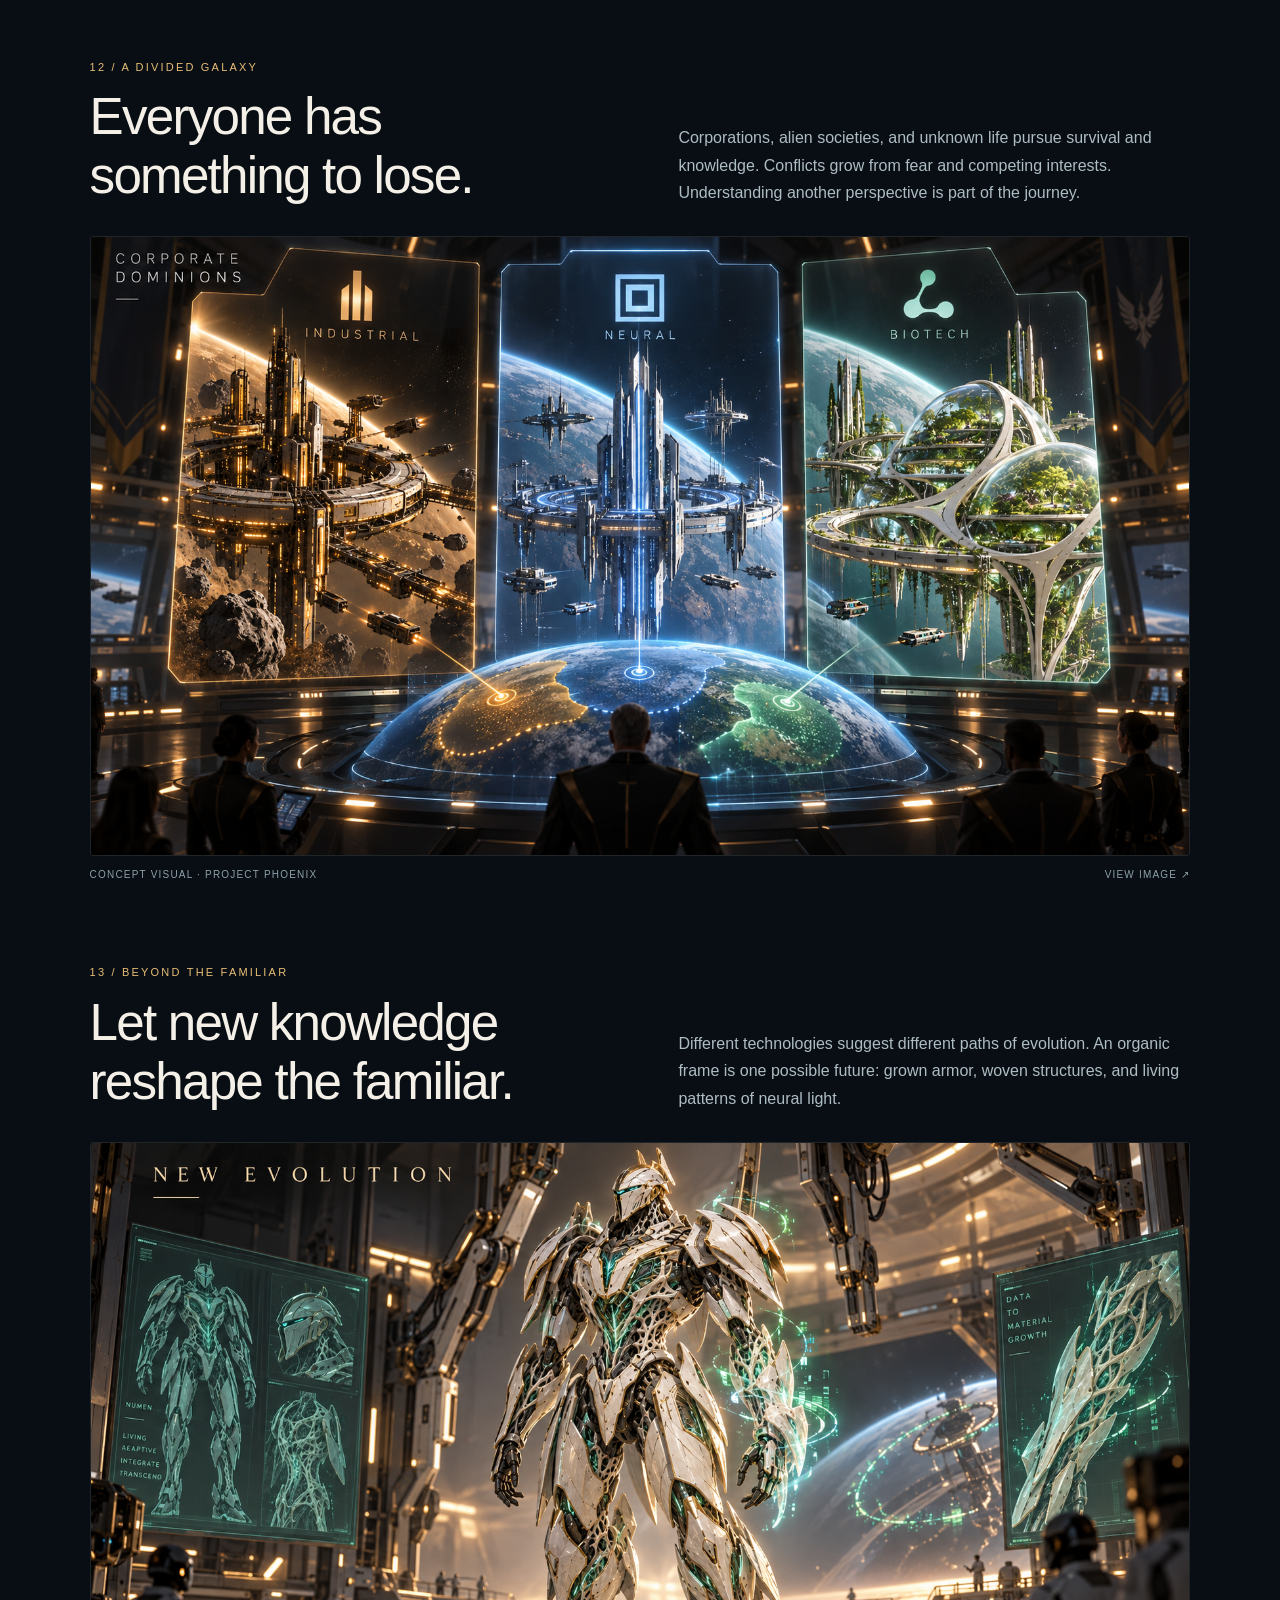
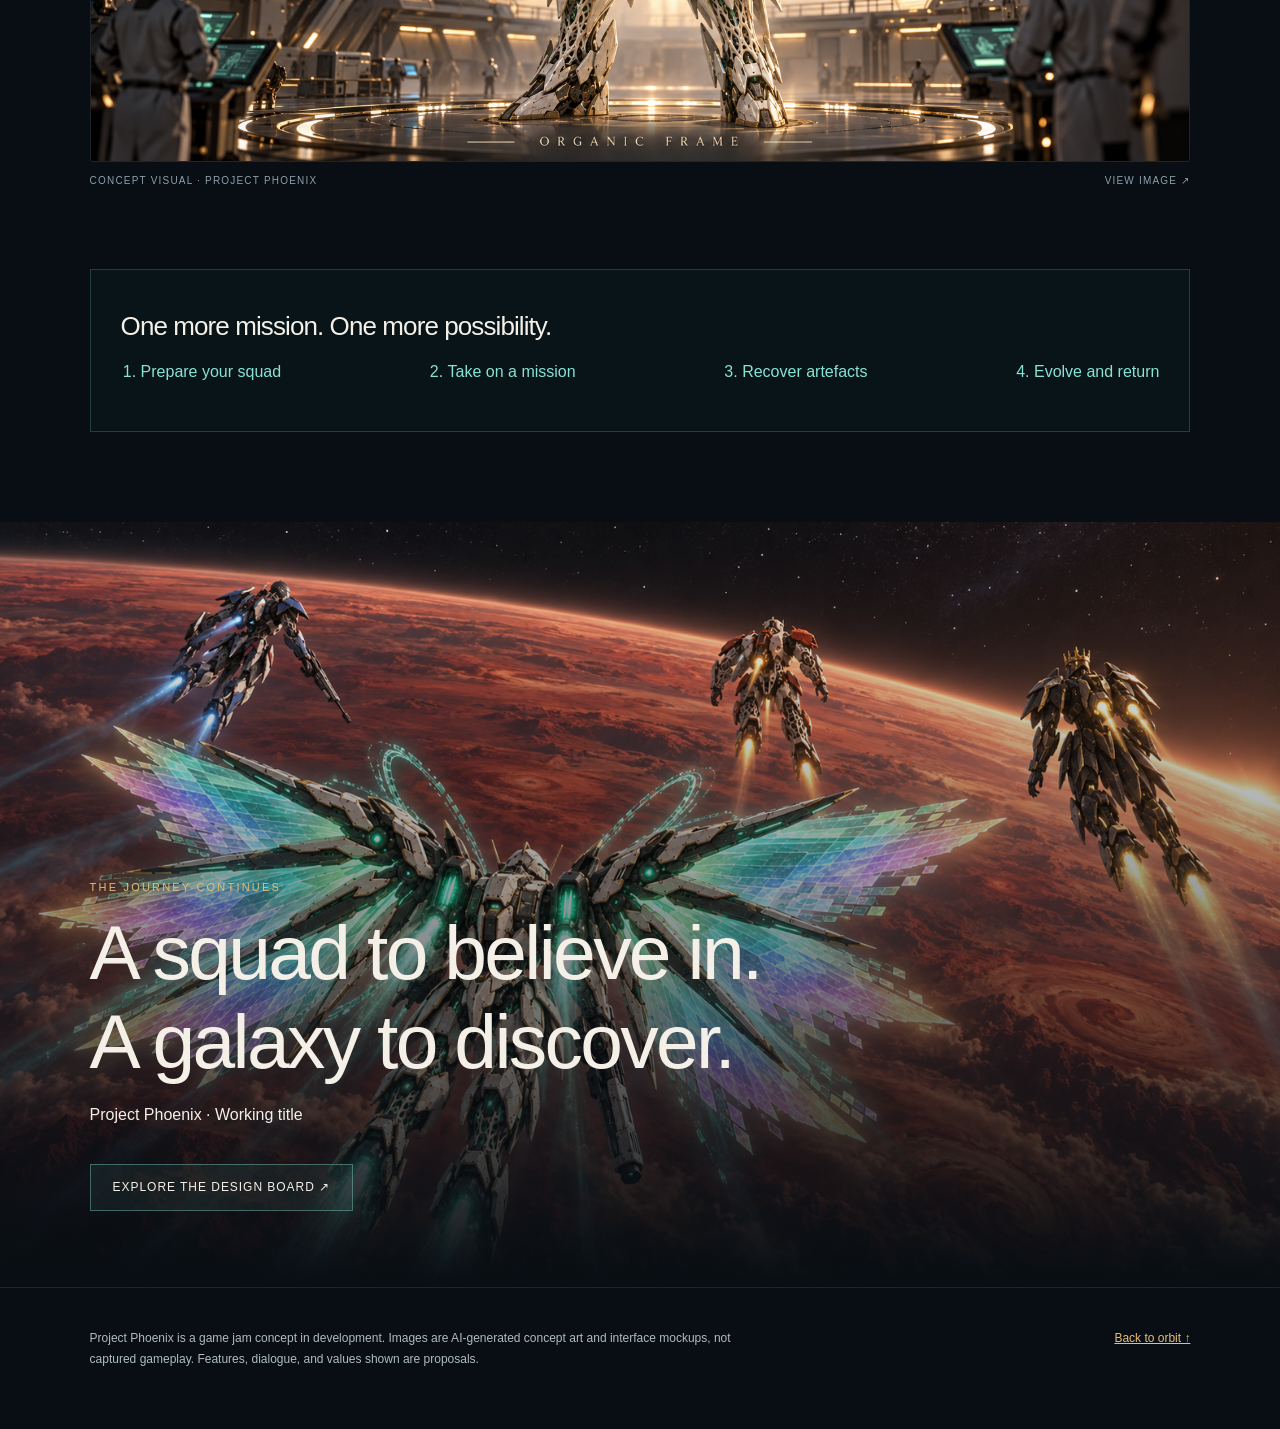
==== commit 2055189a: "Add update" ====
--- a/web/index.html
+++ b/web/index.html
@@ -12,7 +12,7 @@
 <section class="chapter" id="artefacts"><div class="copy"><div><div class="eyebrow">07 / NEURAL ARTEFACTS</div><h2>Knowledge, given form.</h2></div><p>Neural Artefacts embody vast structured datasets in advanced neural networks. Their luminous cores and orbiting streams of data hold the potential to reshape a Numen from within.</p></div><figure><a href="assets/pitch-06-artefact-recovery-v1.png" target="_blank" rel="noopener" aria-label="Open full image: Close-up of a green spinner-shaped Neural Artefact with orbiting data trails."><img src="assets/pitch-06-artefact-recovery-v1.png" alt="Close-up of a green spinner-shaped Neural Artefact with orbiting data trails." loading="lazy" decoding="async" width="1672" height="941"></a><figcaption><span>Concept visual · Project Phoenix</span><span>View image ↗</span></figcaption></figure></section>
 <section class="chapter" id="upgrade"><div class="copy"><div><div class="eyebrow">08 / INTEGRATION</div><h2>One artefact.<br>A new direction.</h2></div><p>Drag an artefact onto a Numen and link it to the frame. Unlock new equipment, abilities, and a secondary transformation mode through one clear customisation choice.</p></div><figure><a href="assets/upgrade-selection-v1.png" target="_blank" rel="noopener" aria-label="Open full image: Base Numen on the left and green Neural Artefact on the right of the upgrade screen."><img src="assets/upgrade-selection-v1.png" alt="Base Numen on the left and green Neural Artefact on the right of the upgrade screen." loading="lazy" decoding="async" width="1672" height="941"></a><figcaption><span>Concept visual · Project Phoenix</span><span>View image ↗</span></figcaption></figure></section>
 <section class="chapter" id="evolution"><div class="copy"><div><div class="eyebrow">09 / THE REVEAL</div><h2>Evolution you can see.</h2></div><p>An artefact changes more than a number. Flight systems unfold, new weapon systems take shape, and neural shields emerge around the frame. Your choices become part of its silhouette.</p></div><figure><a href="assets/upgrade-result-extreme-v1.png" target="_blank" rel="noopener" aria-label="Open full image: Extreme Numen upgrade with six iridescent data wings and proposed perks."><img src="assets/upgrade-result-extreme-v1.png" alt="Extreme Numen upgrade with six iridescent data wings and proposed perks." loading="lazy" decoding="async" width="1672" height="941"></a><figcaption><span>Concept visual · Project Phoenix</span><span>View image ↗</span></figcaption></figure></section>
-<section class="chapter" id="carrier"><div class="copy"><div><div class="eyebrow">10 / YOUR CARRIER</div><h2>Build a home.<br>Prepare for what comes next.</h2></div><p>Expand your mobile base with hangars, workshops, living spaces, and research facilities. Between missions, the carrier is where the squad prepares—and where its people belong.</p></div><figure><a href="assets/pitch-08-carrier-expansion-v1.png" target="_blank" rel="noopener" aria-label="Open full image: Cinematic carrier cutaway showing the Numen hangar, pilot quarters and neural lab."><img src="assets/pitch-08-carrier-expansion-v1.png" alt="Cinematic carrier cutaway showing the Numen hangar, pilot quarters and neural lab." loading="lazy" decoding="async" width="1672" height="941"></a><figcaption><span>Concept visual · Project Phoenix</span><span>View image ↗</span></figcaption></figure><details><summary>View the tilt–shift variation</summary><figure><img src="assets/pitch-08-carrier-expansion-tilt-shift-v1.png" alt="Tilt–shift carrier cutaway with a sharply focused Numen hangar and neural lab, softly blurred foreground and distant quarters." loading="lazy" width="1672" height="941"></figure></details></section>
+<section class="chapter" id="carrier"><div class="copy"><div><div class="eyebrow">10 / YOUR CARRIER</div><h2>Build a home.<br>Prepare for what comes next.</h2></div><p>Expand your mobile base with hangars, workshops, living spaces, and research facilities. Between missions, the carrier is where the squad prepares—and where its people belong.</p></div><figure><a href="assets/pitch-08-carrier-expansion-tilt-shift-v1.png" target="_blank" rel="noopener" aria-label="Open full image: Tilt–shift carrier cutaway showing the Numen hangar and neural lab in sharp focus, with softly blurred foreground and distant quarters."><img src="assets/pitch-08-carrier-expansion-tilt-shift-v1.png" alt="Tilt–shift carrier cutaway showing the Numen hangar and neural lab in sharp focus, with softly blurred foreground and distant quarters." loading="lazy" decoding="async" width="1672" height="941"></a><figcaption><span>Concept visual · Project Phoenix</span><span>View image ↗</span></figcaption></figure><details><summary>View the original carrier image</summary><figure><img src="assets/pitch-08-carrier-expansion-v1.png" alt="Original cinematic carrier cutaway showing the Numen hangar, pilot quarters and neural lab." loading="lazy" width="1672" height="941"></figure></details></section>
 <section class="chapter" id="pilots"><div class="copy"><div><div class="eyebrow">11 / THE PEOPLE INSIDE</div><h2>Their stories matter.</h2></div><p>Follow your pilots from displacement to refuge and rebellion. Unlock and collect manga chapters and interactive visual novels that explore their fears, bonds, and reasons to keep going.</p></div><figure><a href="assets/pitch-09-pilot-dialogue-anime-v2.png" target="_blank" rel="noopener" aria-label="Open full image: Anime-drawn pilots talking in the carrier lounge above a planet."><img src="assets/pitch-09-pilot-dialogue-anime-v2.png" alt="Anime-drawn pilots talking in the carrier lounge above a planet." loading="lazy" decoding="async" width="1672" height="941"></a><figcaption><span>Concept visual · Project Phoenix</span><span>View image ↗</span></figcaption></figure></section>
 <section class="chapter" id="factions"><div class="copy"><div><div class="eyebrow">12 / A DIVIDED GALAXY</div><h2>Everyone has<br>something to lose.</h2></div><p>Corporations, alien societies, and unknown life pursue survival and knowledge. Conflicts grow from fear and competing interests. Understanding another perspective is part of the journey.</p></div><figure><a href="assets/pitch-10-corporate-factions-v1.png" target="_blank" rel="noopener" aria-label="Open full image: Three proposed corporate archetypes: industrial, neural, and biotech."><img src="assets/pitch-10-corporate-factions-v1.png" alt="Three proposed corporate archetypes: industrial, neural, and biotech." loading="lazy" decoding="async" width="1672" height="941"></a><figcaption><span>Concept visual · Project Phoenix</span><span>View image ↗</span></figcaption></figure></section>
 <section class="chapter" id="organic"><div class="copy"><div><div class="eyebrow">13 / BEYOND THE FAMILIAR</div><h2>Let new knowledge<br>reshape the familiar.</h2></div><p>Different technologies suggest different paths of evolution. An organic frame is one possible future: grown armor, woven structures, and living patterns of neural light.</p></div><figure><a href="assets/pitch-11-organic-evolution-v1.png" target="_blank" rel="noopener" aria-label="Open full image: Organic Numen evolution proposal with grown ivory armor and green neural light."><img src="assets/pitch-11-organic-evolution-v1.png" alt="Organic Numen evolution proposal with grown ivory armor and green neural light." loading="lazy" decoding="async" width="1672" height="941"></a><figcaption><span>Concept visual · Project Phoenix</span><span>View image ↗</span></figcaption></figure></section>
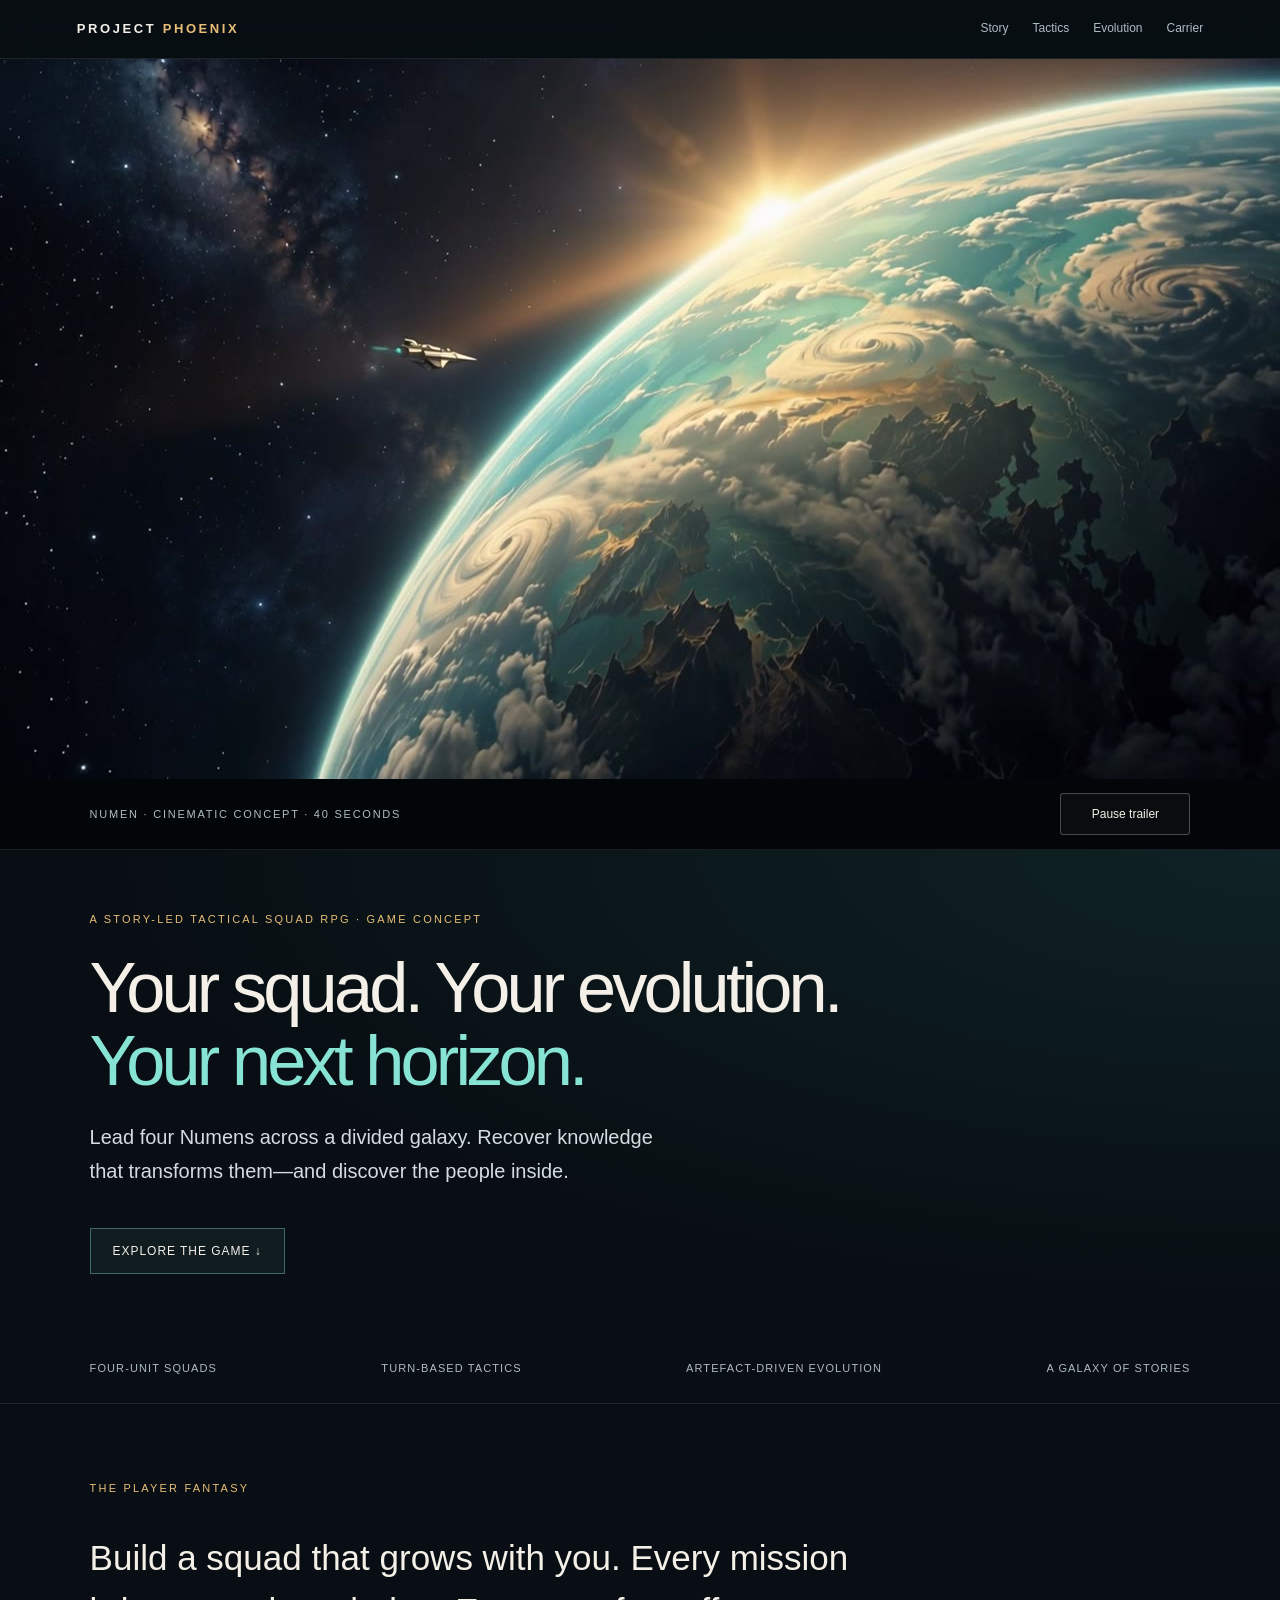
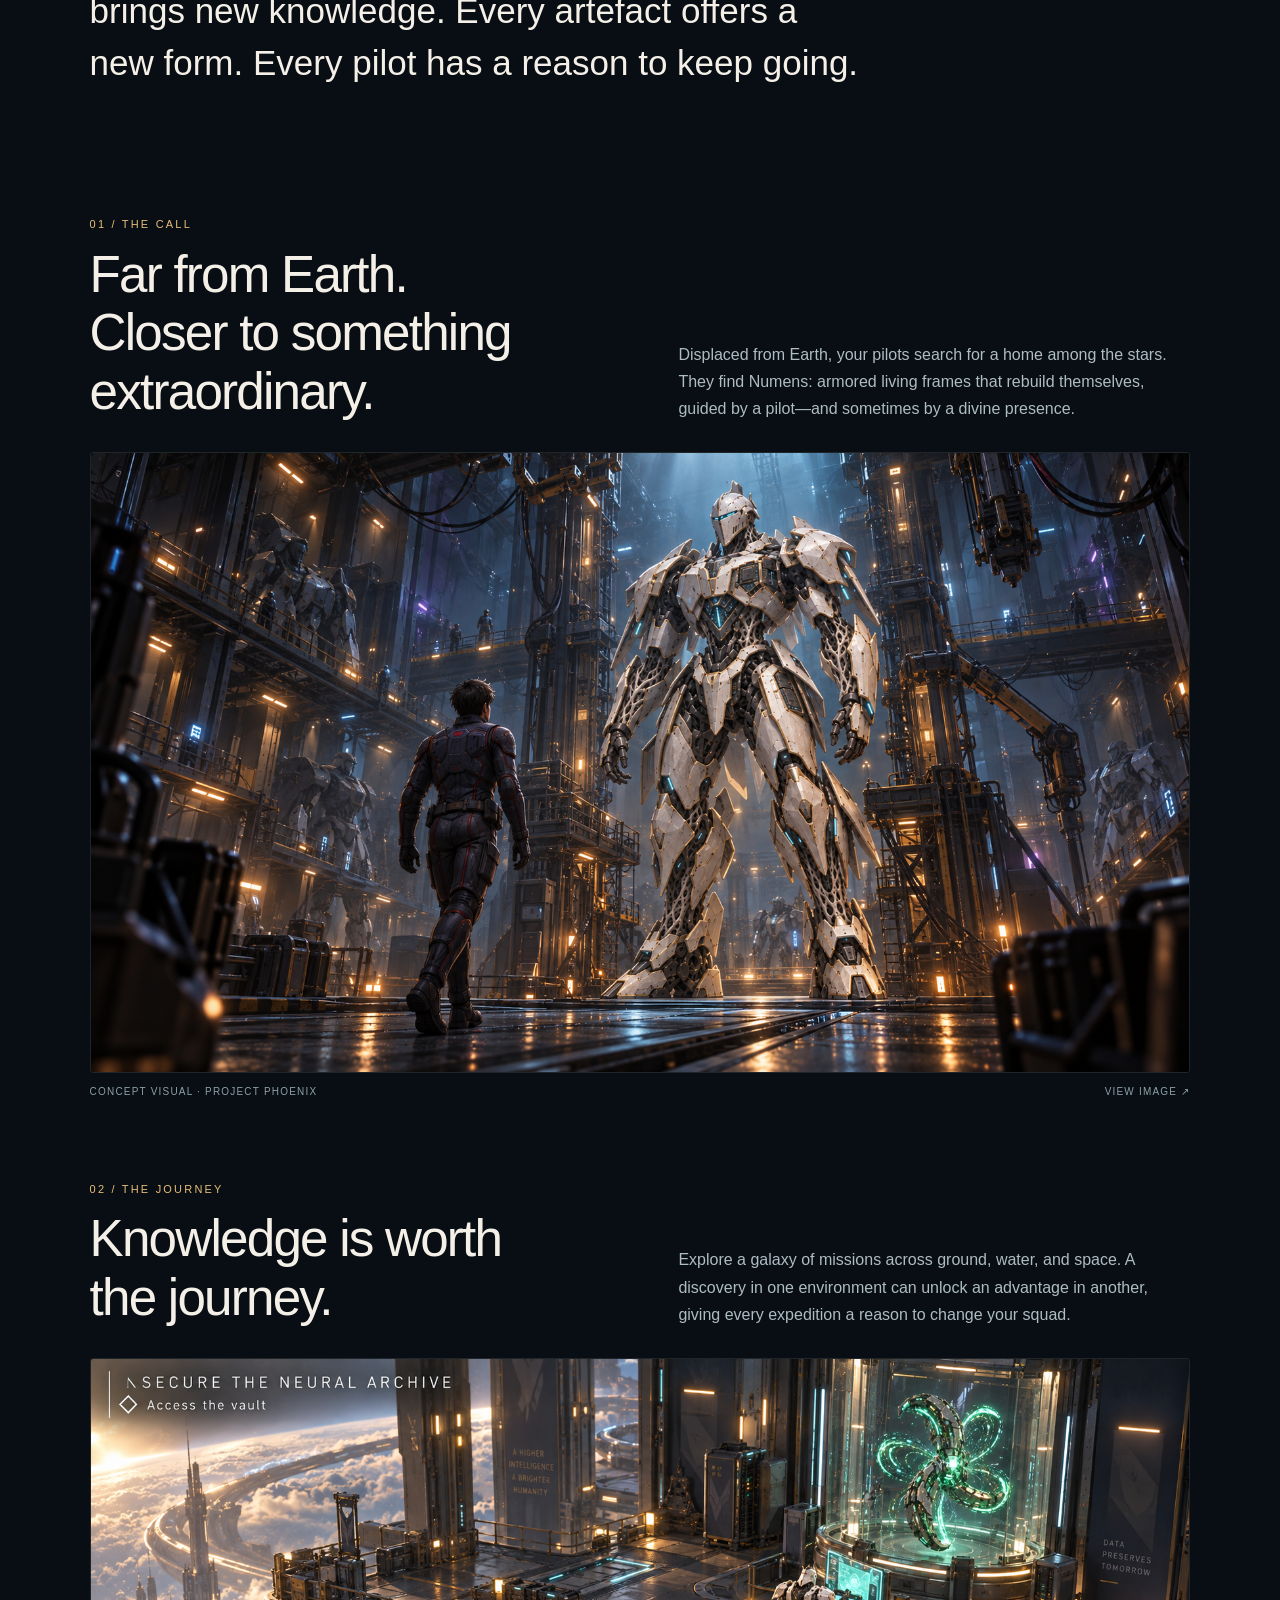
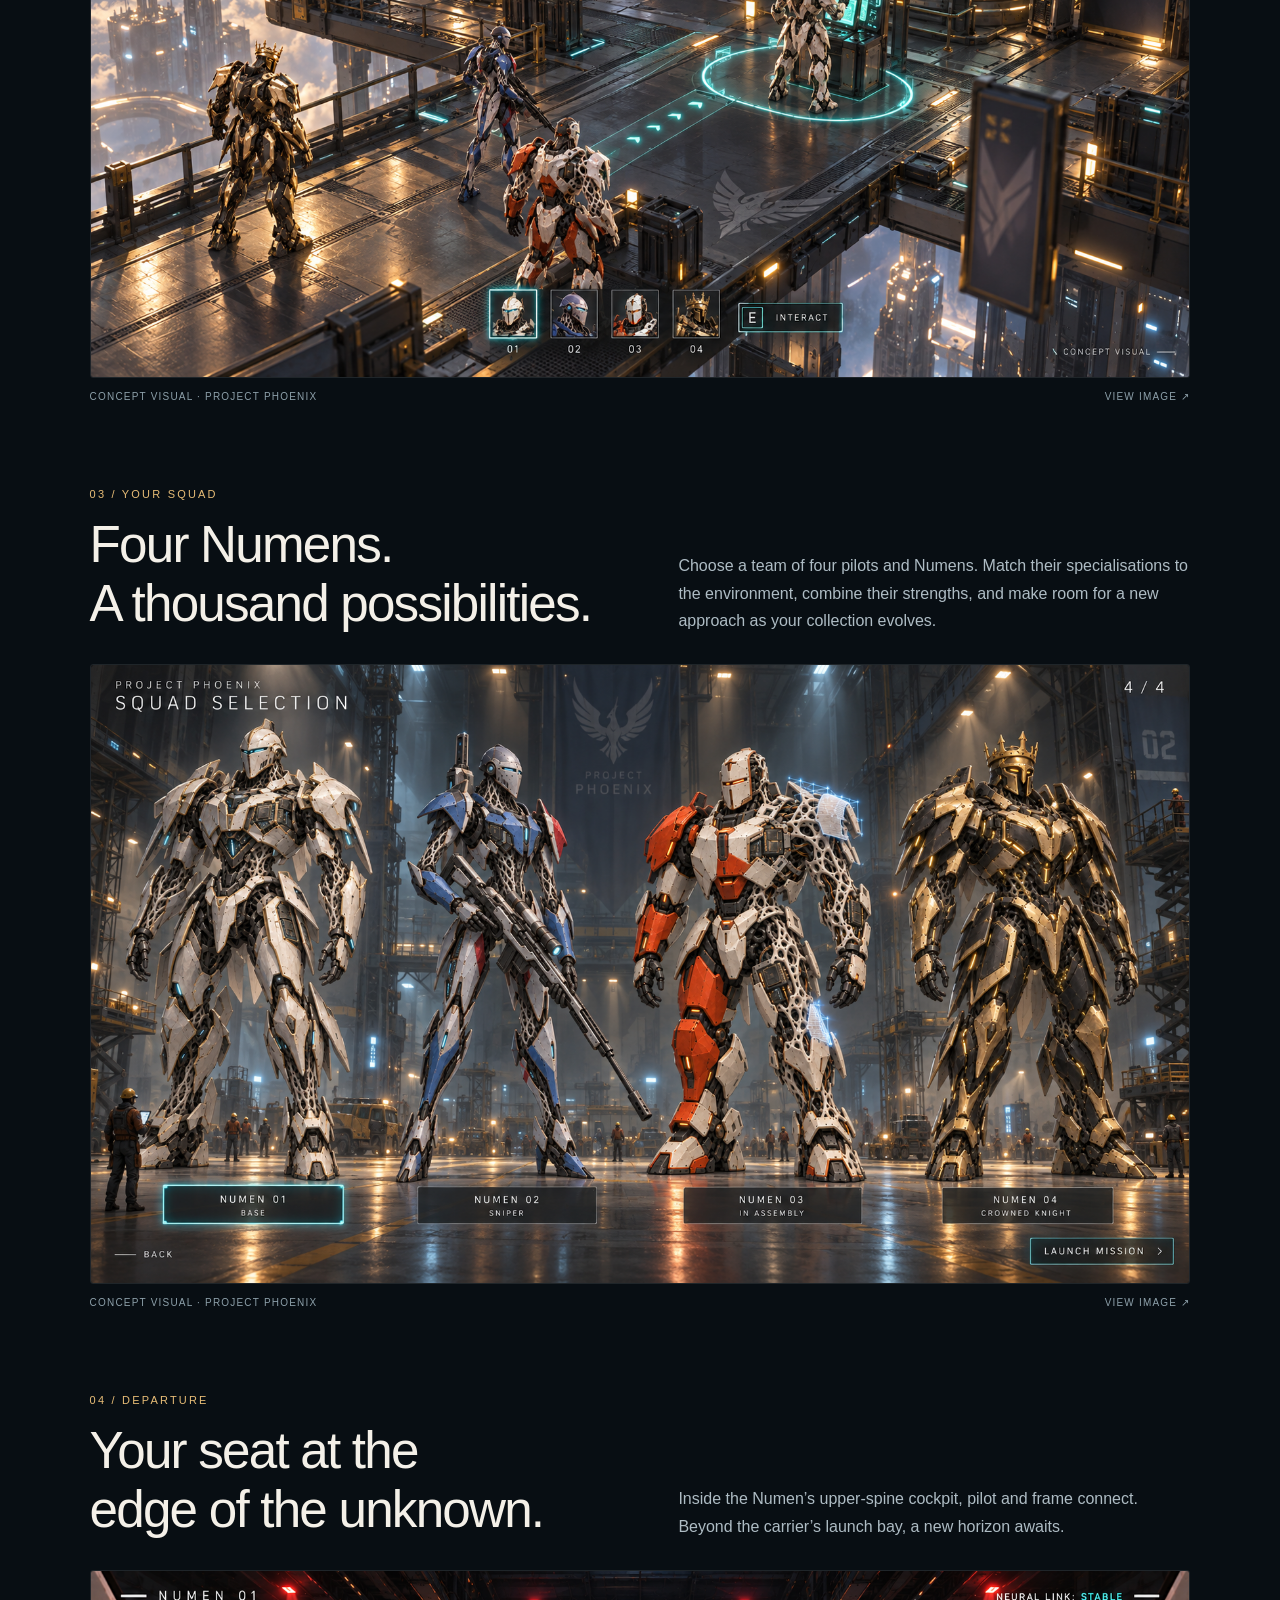
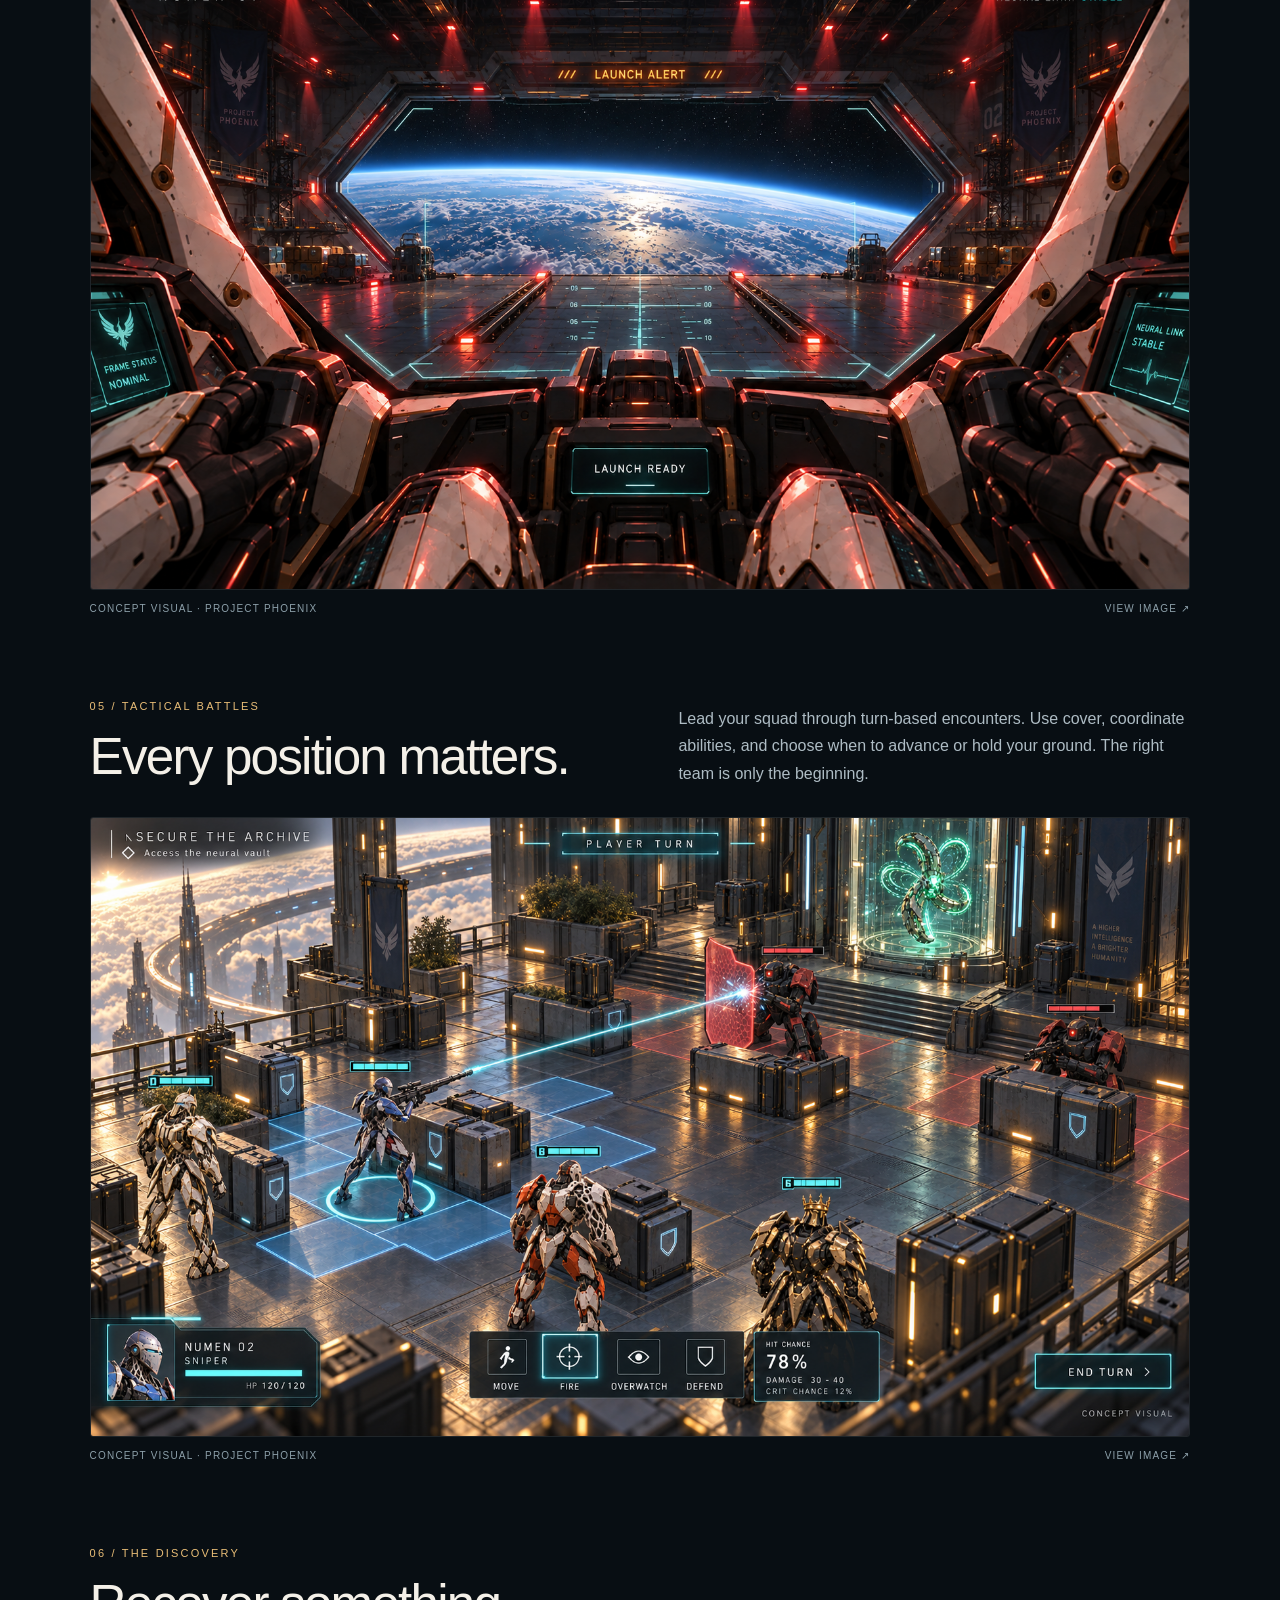
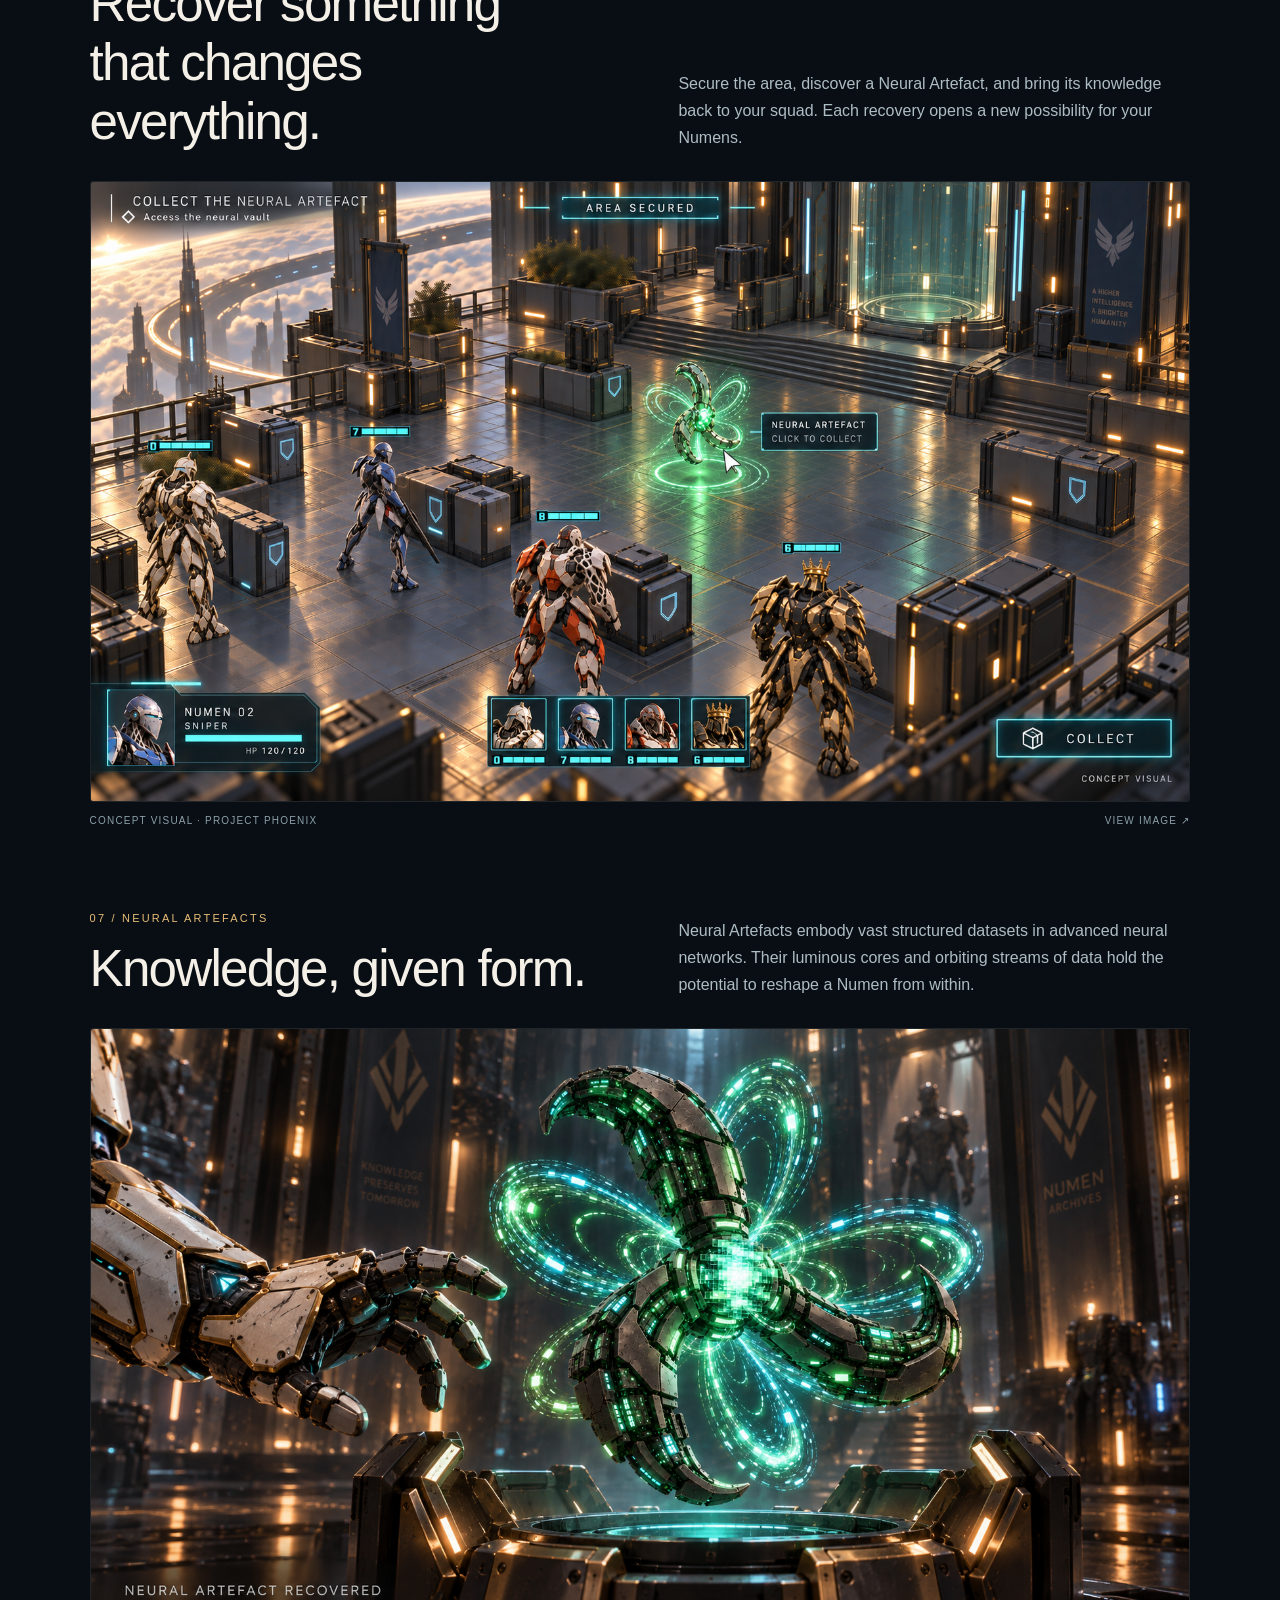
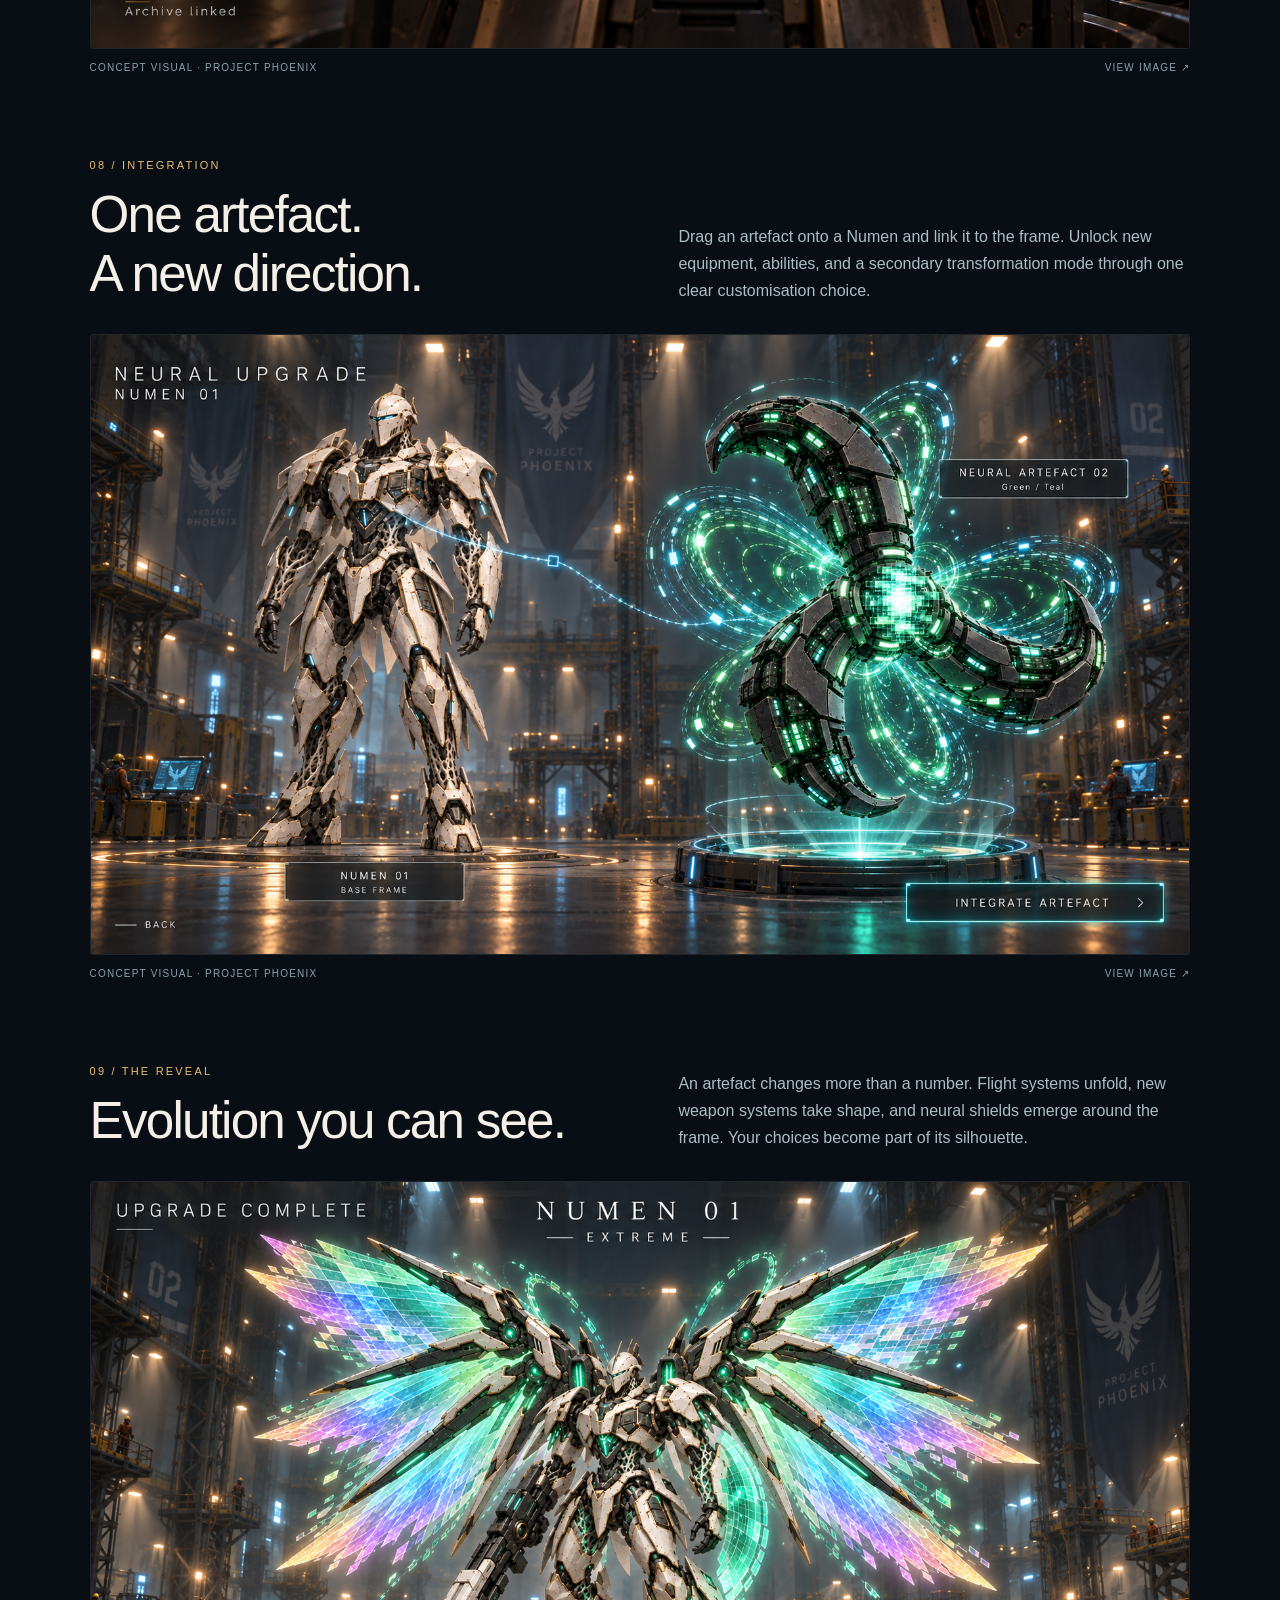
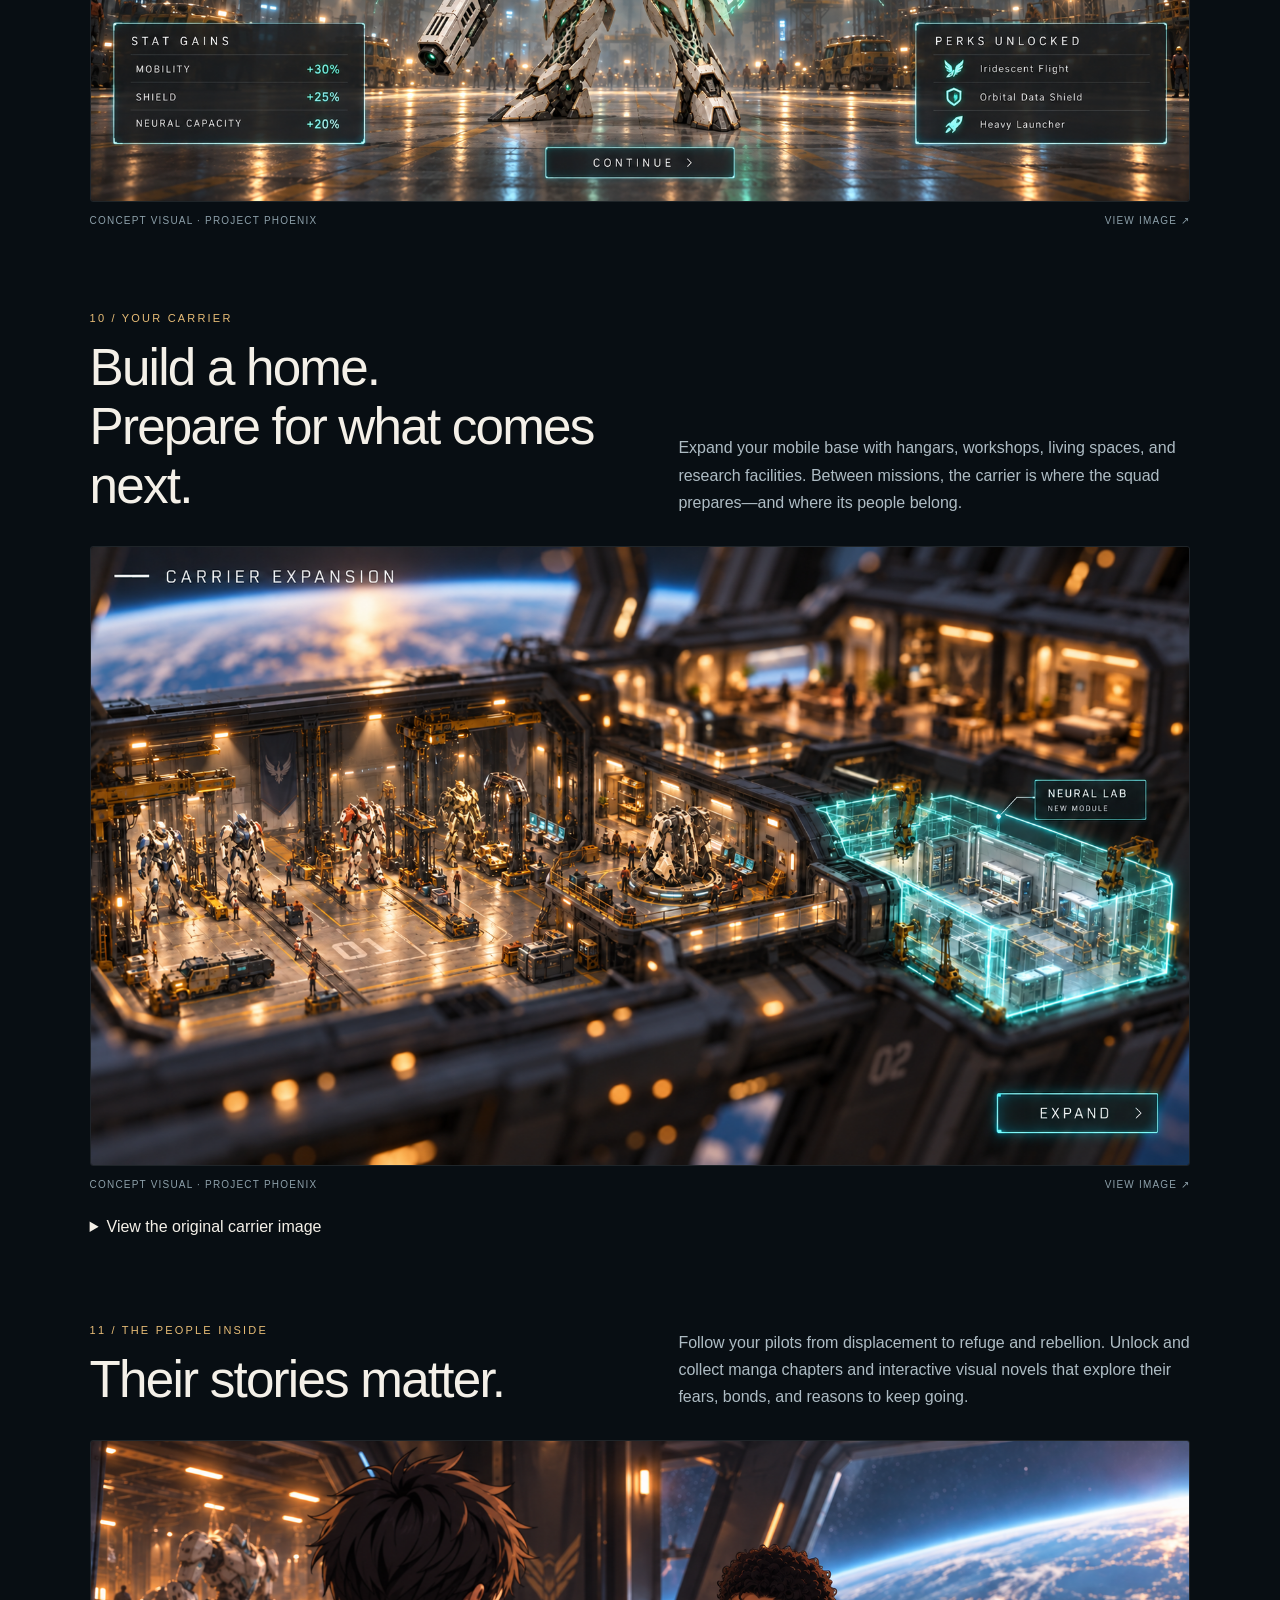
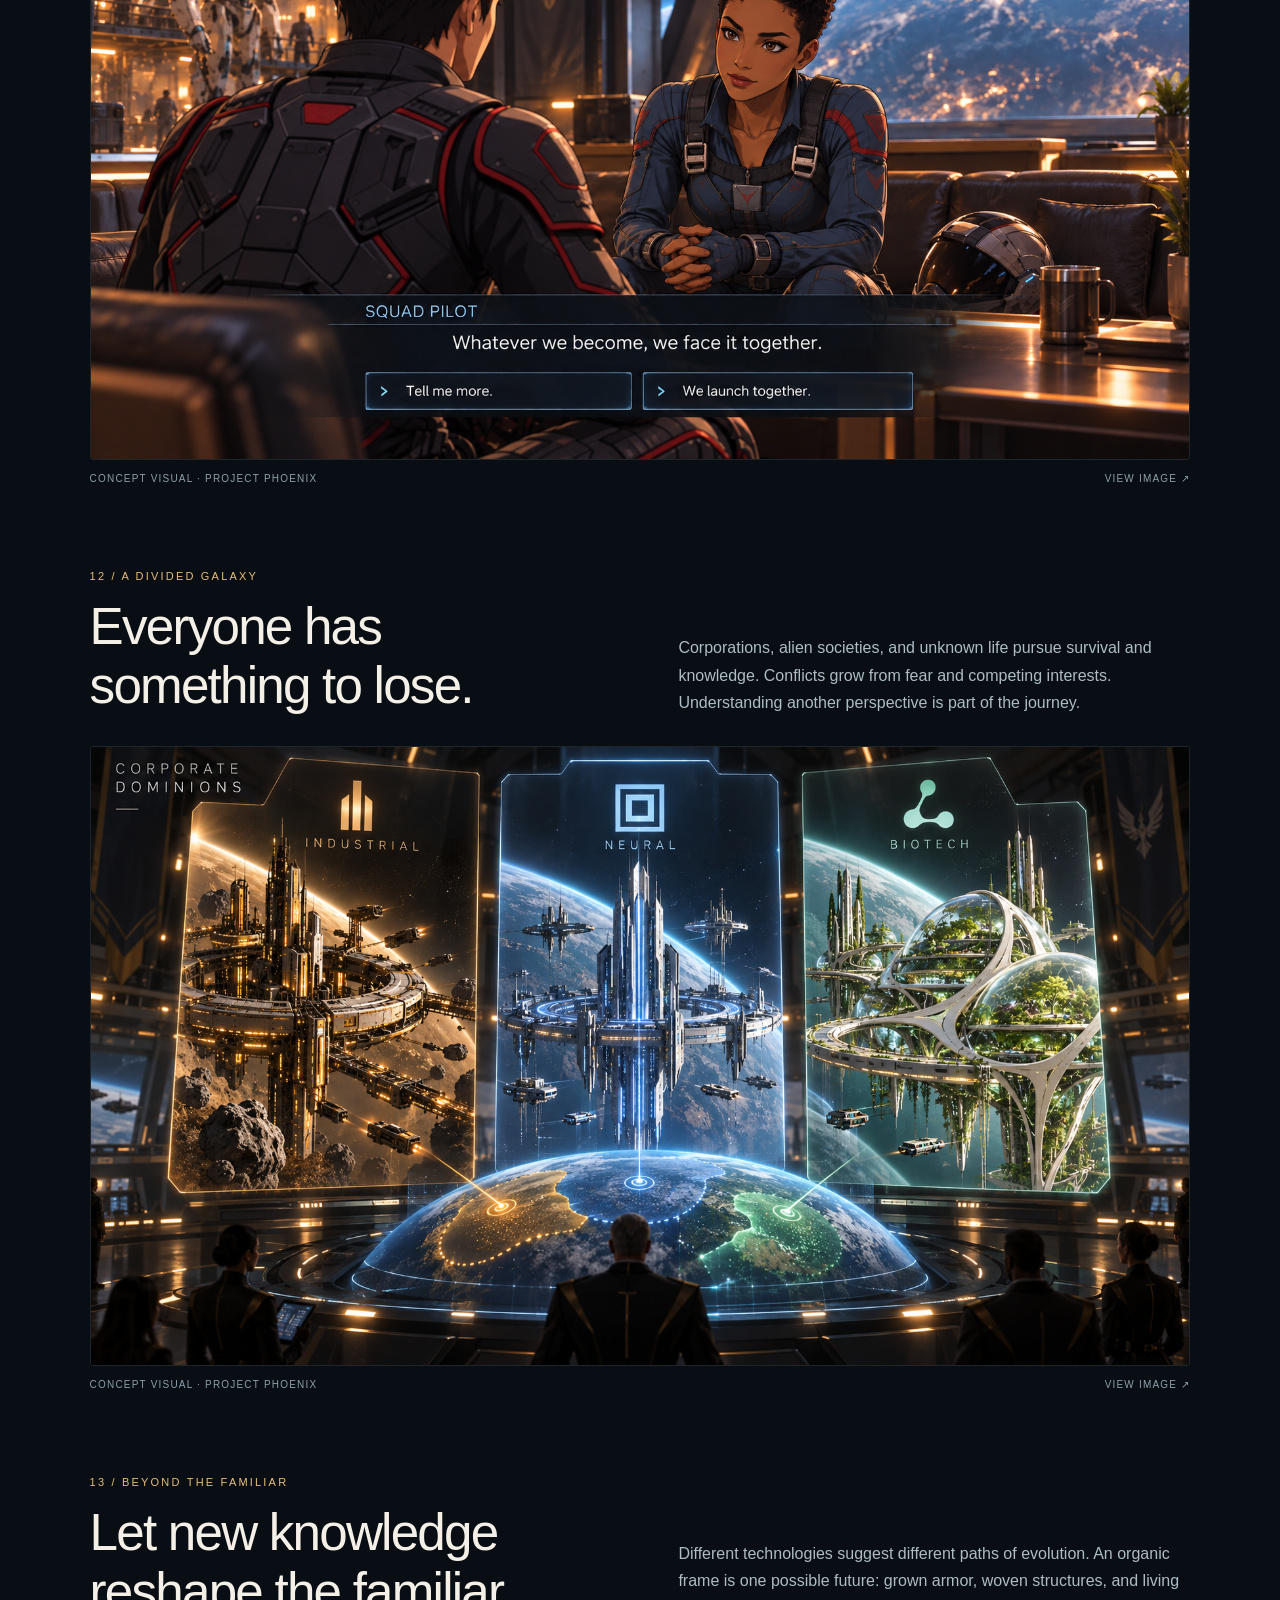
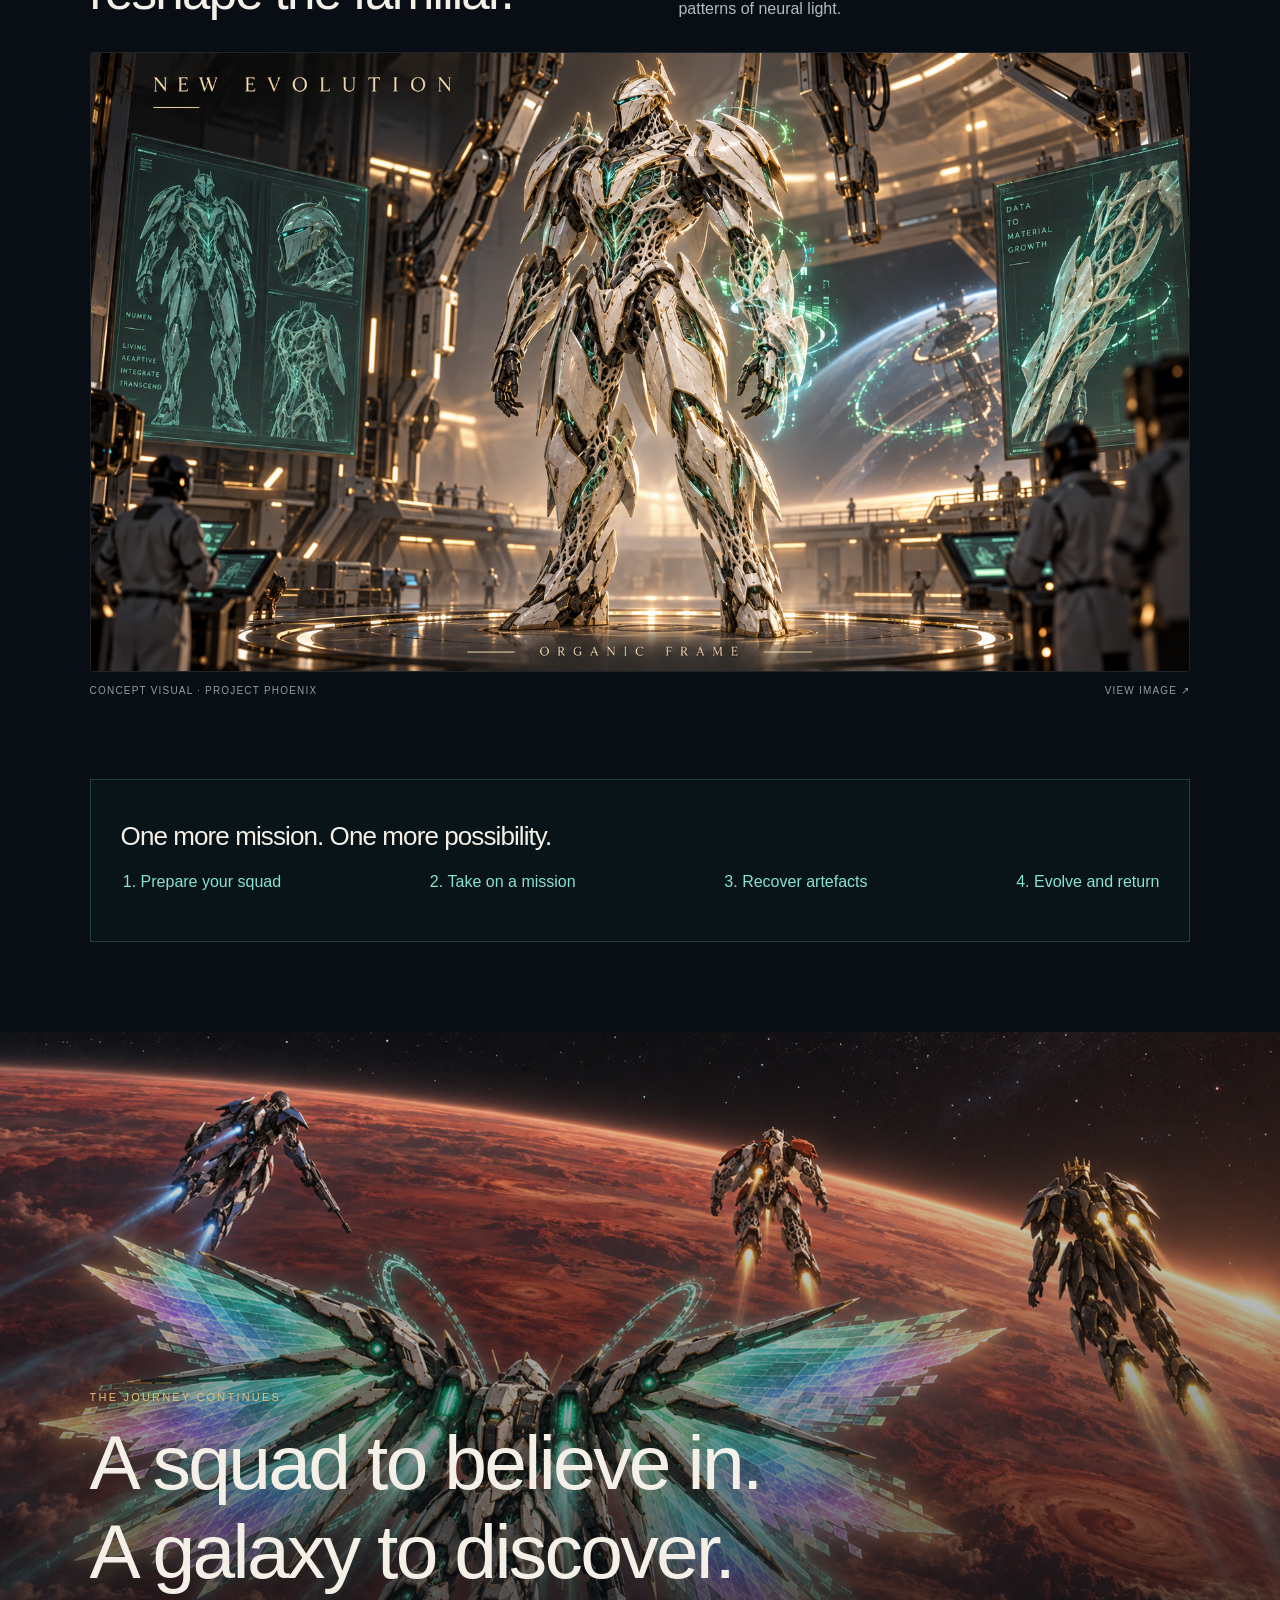
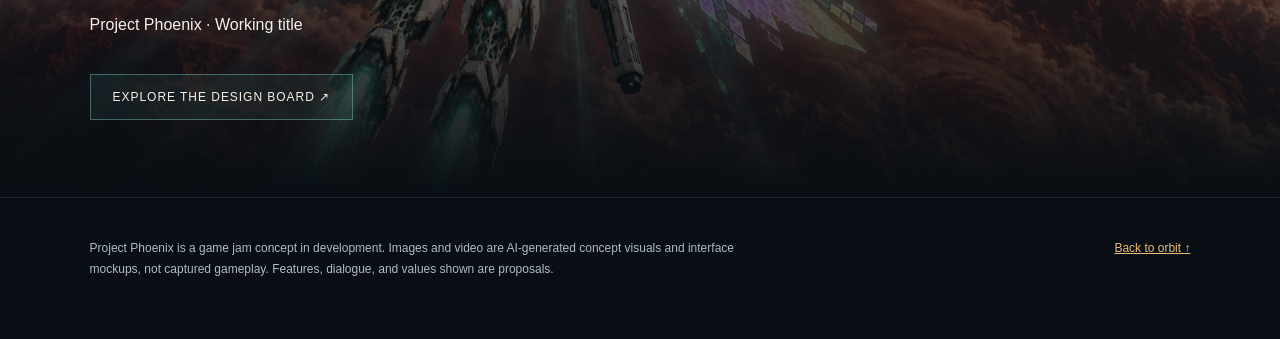
==== commit ac5c5685: "Push Web" ====
--- a/web/index.html
+++ b/web/index.html
@@ -1,6 +1,24 @@
-<!doctype html><html lang="en"><head><meta charset="utf-8"><meta name="viewport" content="width=device-width,initial-scale=1"><meta name="description" content="Project Phoenix: a story-led tactical squad RPG. Discover Numens, recover Neural Artefacts, and evolve across the galaxy."><meta name="theme-color" content="#080e13"><title>Project Phoenix — Your next horizon</title><style>:root{color-scheme:dark;--bg:#080e13;--ink:#f4f0e8;--muted:#aebcc4;--gold:#e8bd77;--teal:#87e3d4}*{box-sizing:border-box}html{scroll-behavior:smooth;scroll-padding-top:100px}body{margin:0;background:var(--bg);color:var(--ink);font:16px/1.7 'Segoe UI',Arial,sans-serif}a{color:inherit}a:focus-visible{outline:2px solid var(--teal);outline-offset:5px}.skip{position:fixed;top:-100px;z-index:99;background:var(--bg);padding:12px}.skip:focus{top:0}header{position:sticky;top:0;z-index:10;display:flex;justify-content:space-between;gap:20px;padding:18px 6vw;background:#080e13ed;border-bottom:1px solid #ffffff18;backdrop-filter:blur(16px)}.brand{text-decoration:none;letter-spacing:.2em;font-size:13px;font-weight:700}.brand span{color:var(--gold)}nav{display:flex;gap:24px;font-size:12px;color:var(--muted)}nav a{text-decoration:none}.hero,.finale{position:relative;isolation:isolate;min-height:85svh;padding:9vw 7vw 6vw;display:flex;align-items:end}.hero>img,.finale>img{position:absolute;inset:0;width:100%;height:100%;object-fit:cover;z-index:-2}.hero:after,.finale:after{content:"";position:absolute;inset:0;z-index:-1;background:linear-gradient(90deg,#050a10dc,transparent 95%),linear-gradient(0deg,var(--bg),transparent 80%)}.eyebrow{font-size:11px;letter-spacing:.2em;text-transform:uppercase;color:var(--gold)}h1{font-size:clamp(46px,7.5vw,108px);line-height:1.04;letter-spacing:-.055em;font-weight:500;margin:22px 0}h1 em{color:var(--teal);font-style:normal}.hero p{max-width:580px;color:#d4dce1;font-size:20px}.button{display:inline-block;padding:12px 22px;border:1px solid #87e3d460;background:#87e3d410;text-decoration:none;font-size:12px;letter-spacing:.08em;margin-top:20px}.button:hover{background:#87e3d42a}.facts{display:flex;justify-content:space-between;gap:20px;padding:25px 7vw;border-bottom:1px solid #ffffff18;font-size:11px;letter-spacing:.1em;text-transform:uppercase;color:var(--muted)}.intro{max-width:950px;padding:75px 7vw 10px}.intro p{font-size:clamp(22px,3vw,35px);line-height:1.5}.chapter{padding:80px 7vw 0}.copy{display:grid;grid-template-columns:1fr 1fr;gap:6vw;align-items:end;margin-bottom:30px}h2{font-size:clamp(30px,4vw,56px);font-weight:400;letter-spacing:-.035em;line-height:1.15;margin:12px 0 0}.copy p{color:var(--muted);margin:0}figure{margin:0}figure img{width:100%;height:auto;display:block;border:1px solid #ffffff18;border-radius:3px}figcaption{display:flex;justify-content:space-between;gap:12px;font-size:10px;letter-spacing:.12em;text-transform:uppercase;color:#8da0aa;margin-top:10px}details{margin-top:20px}details figure{margin-top:15px}.loop{margin:80px 7vw 0;padding:30px;border:1px solid #87e3d433;background:#12302e33}.loop h2{font-size:26px}.loop ol{display:flex;justify-content:space-between;gap:25px;padding-left:20px;color:var(--teal)}.finale{margin-top:90px}.finale:after{background:linear-gradient(0deg,#080e13,#080e1377 45%,transparent)}.finale h2{font-size:clamp(38px,6vw,80px)}footer{padding:40px 7vw 60px;display:flex;justify-content:space-between;gap:30px;border-top:1px solid #ffffff18;font-size:12px;color:var(--muted)}footer p{max-width:650px;margin:0}footer a{color:var(--gold)}@media(max-width:700px){header{flex-wrap:wrap;padding:14px 6vw;gap:10px}nav{gap:18px}.hero{min-height:75svh;padding:70px 6vw 45px}.hero p{font-size:17px}.hero>img{object-position:60% center}.facts{flex-wrap:wrap;justify-content:start}.intro{padding:45px 6vw 0}.chapter{padding:50px 6vw 0}.copy{grid-template-columns:1fr;gap:20px}.loop{margin:50px 6vw 0}.loop ol{display:grid;grid-template-columns:1fr 1fr;gap:12px}.finale{min-height:65svh;margin-top:60px}.finale>img{object-position:40% center}footer{flex-direction:column}}@media(prefers-reduced-motion:reduce){html{scroll-behavior:auto}}</style></head><body>
+<!doctype html><html lang="en"><head><meta charset="utf-8"><meta name="viewport" content="width=device-width,initial-scale=1"><meta name="description" content="Project Phoenix: a story-led tactical squad RPG. Discover Numens, recover Neural Artefacts, and evolve across the galaxy."><meta name="theme-color" content="#080e13"><link rel="icon" href="favicon.ico" sizes="16x16 32x32 48x48"><link rel="icon" type="image/png" sizes="32x32" href="assets/numen-favicon-32.png"><link rel="apple-touch-icon" sizes="180x180" href="assets/numen-apple-touch-icon.png"><title>Project Phoenix — Your next horizon</title><style>:root{color-scheme:dark;--bg:#080e13;--ink:#f4f0e8;--muted:#aebcc4;--gold:#e8bd77;--teal:#87e3d4}*{box-sizing:border-box}html{scroll-behavior:smooth;scroll-padding-top:100px}body{margin:0;background:var(--bg);color:var(--ink);font:16px/1.7 'Segoe UI',Arial,sans-serif}a{color:inherit}a:focus-visible{outline:2px solid var(--teal);outline-offset:5px}.skip{position:fixed;top:-100px;z-index:99;background:var(--bg);padding:12px}.skip:focus{top:0}header{position:sticky;top:0;z-index:10;display:flex;justify-content:space-between;gap:20px;padding:18px 6vw;background:#080e13ed;border-bottom:1px solid #ffffff18;backdrop-filter:blur(16px)}.brand{text-decoration:none;letter-spacing:.2em;font-size:13px;font-weight:700}.brand span{color:var(--gold)}nav{display:flex;gap:24px;font-size:12px;color:var(--muted)}nav a{text-decoration:none}.hero,.finale{position:relative;isolation:isolate;min-height:85svh;padding:9vw 7vw 6vw;display:flex;align-items:end}.hero>img,.finale>img{position:absolute;inset:0;width:100%;height:100%;object-fit:cover;z-index:-2}.hero:after,.finale:after{content:"";position:absolute;inset:0;z-index:-1;background:linear-gradient(90deg,#050a10dc,transparent 95%),linear-gradient(0deg,var(--bg),transparent 80%)}.eyebrow{font-size:11px;letter-spacing:.2em;text-transform:uppercase;color:var(--gold)}h1{font-size:clamp(46px,7.5vw,108px);line-height:1.04;letter-spacing:-.055em;font-weight:500;margin:22px 0}h1 em{color:var(--teal);font-style:normal}.hero p{max-width:580px;color:#d4dce1;font-size:20px}.button{display:inline-block;padding:12px 22px;border:1px solid #87e3d460;background:#87e3d410;text-decoration:none;font-size:12px;letter-spacing:.08em;margin-top:20px}.button:hover{background:#87e3d42a}.facts{display:flex;justify-content:space-between;gap:20px;padding:25px 7vw;border-bottom:1px solid #ffffff18;font-size:11px;letter-spacing:.1em;text-transform:uppercase;color:var(--muted)}.intro{max-width:950px;padding:75px 7vw 10px}.intro p{font-size:clamp(22px,3vw,35px);line-height:1.5}.chapter{padding:80px 7vw 0}.copy{display:grid;grid-template-columns:1fr 1fr;gap:6vw;align-items:end;margin-bottom:30px}h2{font-size:clamp(30px,4vw,56px);font-weight:400;letter-spacing:-.035em;line-height:1.15;margin:12px 0 0}.copy p{color:var(--muted);margin:0}figure{margin:0}figure img{width:100%;height:auto;display:block;border:1px solid #ffffff18;border-radius:3px}figcaption{display:flex;justify-content:space-between;gap:12px;font-size:10px;letter-spacing:.12em;text-transform:uppercase;color:#8da0aa;margin-top:10px}details{margin-top:20px}details figure{margin-top:15px}.loop{margin:80px 7vw 0;padding:30px;border:1px solid #87e3d433;background:#12302e33}.loop h2{font-size:26px}.loop ol{display:flex;justify-content:space-between;gap:25px;padding-left:20px;color:var(--teal)}.finale{margin-top:90px}.finale:after{background:linear-gradient(0deg,#080e13,#080e1377 45%,transparent)}.finale h2{font-size:clamp(38px,6vw,80px)}footer{padding:40px 7vw 60px;display:flex;justify-content:space-between;gap:30px;border-top:1px solid #ffffff18;font-size:12px;color:var(--muted)}footer p{max-width:650px;margin:0}footer a{color:var(--gold)}@media(max-width:700px){header{flex-wrap:wrap;padding:14px 6vw;gap:10px}nav{gap:18px}.hero{min-height:75svh;padding:70px 6vw 45px}.hero p{font-size:17px}.hero>img{object-position:60% center}.facts{flex-wrap:wrap;justify-content:start}.intro{padding:45px 6vw 0}.chapter{padding:50px 6vw 0}.copy{grid-template-columns:1fr;gap:20px}.loop{margin:50px 6vw 0}.loop ol{display:grid;grid-template-columns:1fr 1fr;gap:12px}.finale{min-height:65svh;margin-top:60px}.finale>img{object-position:40% center}footer{flex-direction:column}}@media(prefers-reduced-motion:reduce){html{scroll-behavior:auto}}</style></head><body>
 <a class="skip" href="#story">Skip to game overview</a><header><a class="brand" href="#top">PROJECT <span>PHOENIX</span></a><nav aria-label="Main navigation"><a href="#discovery">Story</a><a href="#battle">Tactics</a><a href="#artefacts">Evolution</a><a href="#carrier">Carrier</a></nav></header>
-<main id="top"><section class="hero"><img src="assets/pitch-01-galaxy-original-v4.png" alt="A distant spacecraft approaches a planet illuminated in teal and gold." width="1672" height="941" fetchpriority="high"><div><div class="eyebrow">A story-led tactical squad RPG · Game concept</div><h1>Your squad.<br>Your evolution.<br><em>Your next horizon.</em></h1><p>Lead four Numens across a divided galaxy. Recover knowledge that transforms them—and discover the people inside.</p><a class="button" href="#story">EXPLORE THE GAME ↓</a></div></section>
+<main id="top">
+<style>
+.trailer{position:relative;background:#020608;isolation:isolate}
+.trailer video{display:block;width:100%;max-height:calc(100svh - 65px);aspect-ratio:16/9;object-fit:contain;background:#020608}
+.trailer-bar{display:flex;align-items:center;justify-content:space-between;gap:16px;padding:14px 7vw;border-bottom:1px solid #ffffff18}
+.trailer-bar p{margin:0;font-size:11px;letter-spacing:.16em;color:var(--muted);text-transform:uppercase}
+.trailer-bar button{font:inherit;font-size:12px;color:var(--ink);background:#ffffff08;border:1px solid #ffffff40;border-radius:3px;padding:10px 18px;cursor:pointer;min-width:130px}
+.trailer-bar button:hover{background:#ffffff18}
+.trailer-bar button:focus-visible{outline:2px solid var(--teal);outline-offset:4px}
+.hero{min-height:0;padding:60px 7vw;background:radial-gradient(ellipse at top right,#173b3a70,transparent 65%)}
+.hero:after{display:none}
+.hero h1{font-size:clamp(38px,5.5vw,76px)}
+@media(max-width:700px){.hero{padding:40px 6vw}.trailer-bar{padding:12px 6vw}.trailer-bar p{font-size:9px;letter-spacing:.08em}}
+</style>
+<section class="trailer" aria-label="NUMEN cinematic concept trailer">
+<video id="hero-trailer" muted loop playsinline controls preload="metadata" poster="assets/numen-trailer-poster.jpg" width="1280" height="720" aria-label="Silent 40-second NUMEN concept trailer: discover your squad, recover artefacts, evolve your Numen and explore the galaxy."><source src="assets/numen-trailer-40s.mp4" type="video/mp4"><a href="assets/numen-trailer-40s.mp4">Watch the NUMEN trailer</a></video>
+<div class="trailer-bar"><p>NUMEN · Cinematic concept · 40 seconds</p><button id="trailer-toggle" type="button" aria-controls="hero-trailer" hidden>Play trailer</button></div>
+</section>
+<section class="hero"><div><div class="eyebrow">A story-led tactical squad RPG · Game concept</div><h1>Your squad. Your evolution.<br><em>Your next horizon.</em></h1><p>Lead four Numens across a divided galaxy. Recover knowledge that transforms them—and discover the people inside.</p><a class="button" href="#story">EXPLORE THE GAME ↓</a></div></section>
 <div class="facts"><span>Four-unit squads</span><span>Turn-based tactics</span><span>Artefact-driven evolution</span><span>A galaxy of stories</span></div>
 <div class="intro" id="story"><div class="eyebrow">The player fantasy</div><p>Build a squad that grows with you. Every mission brings new knowledge. Every artefact offers a new form. Every pilot has a reason to keep going.</p></div>
 <section class="chapter" id="discovery"><div class="copy"><div><div class="eyebrow">01 / THE CALL</div><h2>Far from Earth.<br>Closer to something extraordinary.</h2></div><p>Displaced from Earth, your pilots search for a home among the stars. They find Numens: armored living frames that rebuild themselves, guided by a pilot—and sometimes by a divine presence.</p></div><figure><a href="assets/numen-first-discovery-v1.png" target="_blank" rel="noopener" aria-label="Open full image: A pilot approaches an ivory and gold Numen in a towering workshop."><img src="assets/numen-first-discovery-v1.png" alt="A pilot approaches an ivory and gold Numen in a towering workshop." loading="lazy" decoding="async" width="1672" height="941"></a><figcaption><span>Concept visual · Project Phoenix</span><span>View image ↗</span></figcaption></figure></section>
@@ -18,4 +36,22 @@
 <section class="chapter" id="organic"><div class="copy"><div><div class="eyebrow">13 / BEYOND THE FAMILIAR</div><h2>Let new knowledge<br>reshape the familiar.</h2></div><p>Different technologies suggest different paths of evolution. An organic frame is one possible future: grown armor, woven structures, and living patterns of neural light.</p></div><figure><a href="assets/pitch-11-organic-evolution-v1.png" target="_blank" rel="noopener" aria-label="Open full image: Organic Numen evolution proposal with grown ivory armor and green neural light."><img src="assets/pitch-11-organic-evolution-v1.png" alt="Organic Numen evolution proposal with grown ivory armor and green neural light." loading="lazy" decoding="async" width="1672" height="941"></a><figcaption><span>Concept visual · Project Phoenix</span><span>View image ↗</span></figcaption></figure></section>
 <section class="loop"><h2>One more mission. One more possibility.</h2><ol><li>Prepare your squad</li><li>Take on a mission</li><li>Recover artefacts</li><li>Evolve and return</li></ol></section>
 <section class="finale"><img src="assets/pitch-12-squad-red-planet-v2.png" alt="Four Numens fly above a red planet, the extreme winged Numen closest to the camera." loading="lazy" width="1672" height="941"><div><div class="eyebrow">The journey continues</div><h2>A squad to believe in.<br>A galaxy to discover.</h2><p>Project Phoenix · Working title</p><a class="button" href="https://miro.com/app/board/uXjVHnBdpFQ=/" target="_blank" rel="noopener">EXPLORE THE DESIGN BOARD ↗</a></div></section></main>
-<footer><p>Project Phoenix is a game jam concept in development. Images are AI-generated concept art and interface mockups, not captured gameplay. Features, dialogue, and values shown are proposals.</p><a href="#top">Back to orbit ↑</a></footer></body></html>
+<footer><p>Project Phoenix is a game jam concept in development. Images and video are AI-generated concept visuals and interface mockups, not captured gameplay. Features, dialogue, and values shown are proposals.</p><a href="#top">Back to orbit ↑</a></footer>
+<script>
+(() => {
+  const video = document.getElementById('hero-trailer');
+  const toggle = document.getElementById('trailer-toggle');
+  const reducedMotion = window.matchMedia('(prefers-reduced-motion: reduce)');
+  video.muted = true;
+  video.controls = false;
+  toggle.hidden = false;
+  const update = () => { toggle.textContent = video.paused ? 'Play trailer' : 'Pause trailer'; };
+  const play = () => video.play().catch(update);
+  video.addEventListener('play', update);
+  video.addEventListener('pause', update);
+  toggle.addEventListener('click', () => { if (video.paused) play(); else video.pause(); });
+  reducedMotion.addEventListener('change', () => { if (reducedMotion.matches) video.pause(); });
+  if (!reducedMotion.matches && !navigator.connection?.saveData) play();
+})();
+</script>
+</body></html>
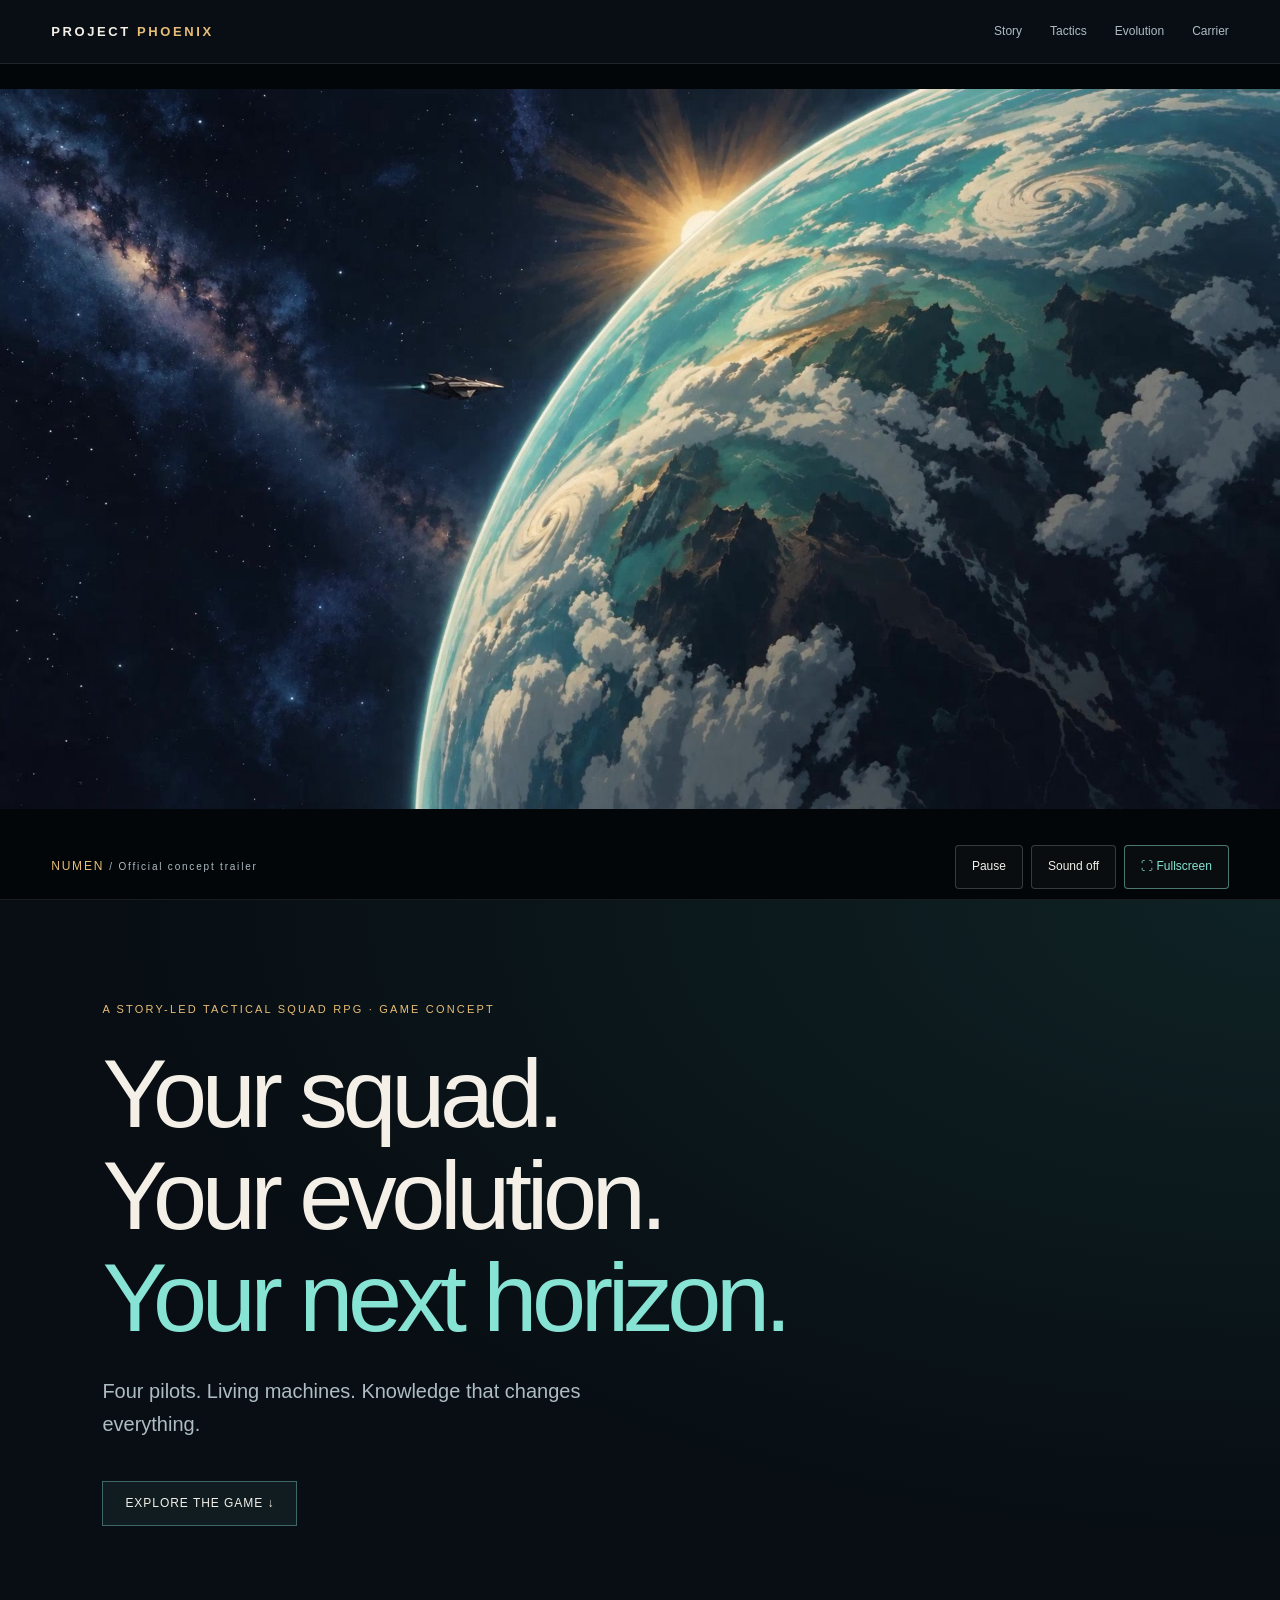
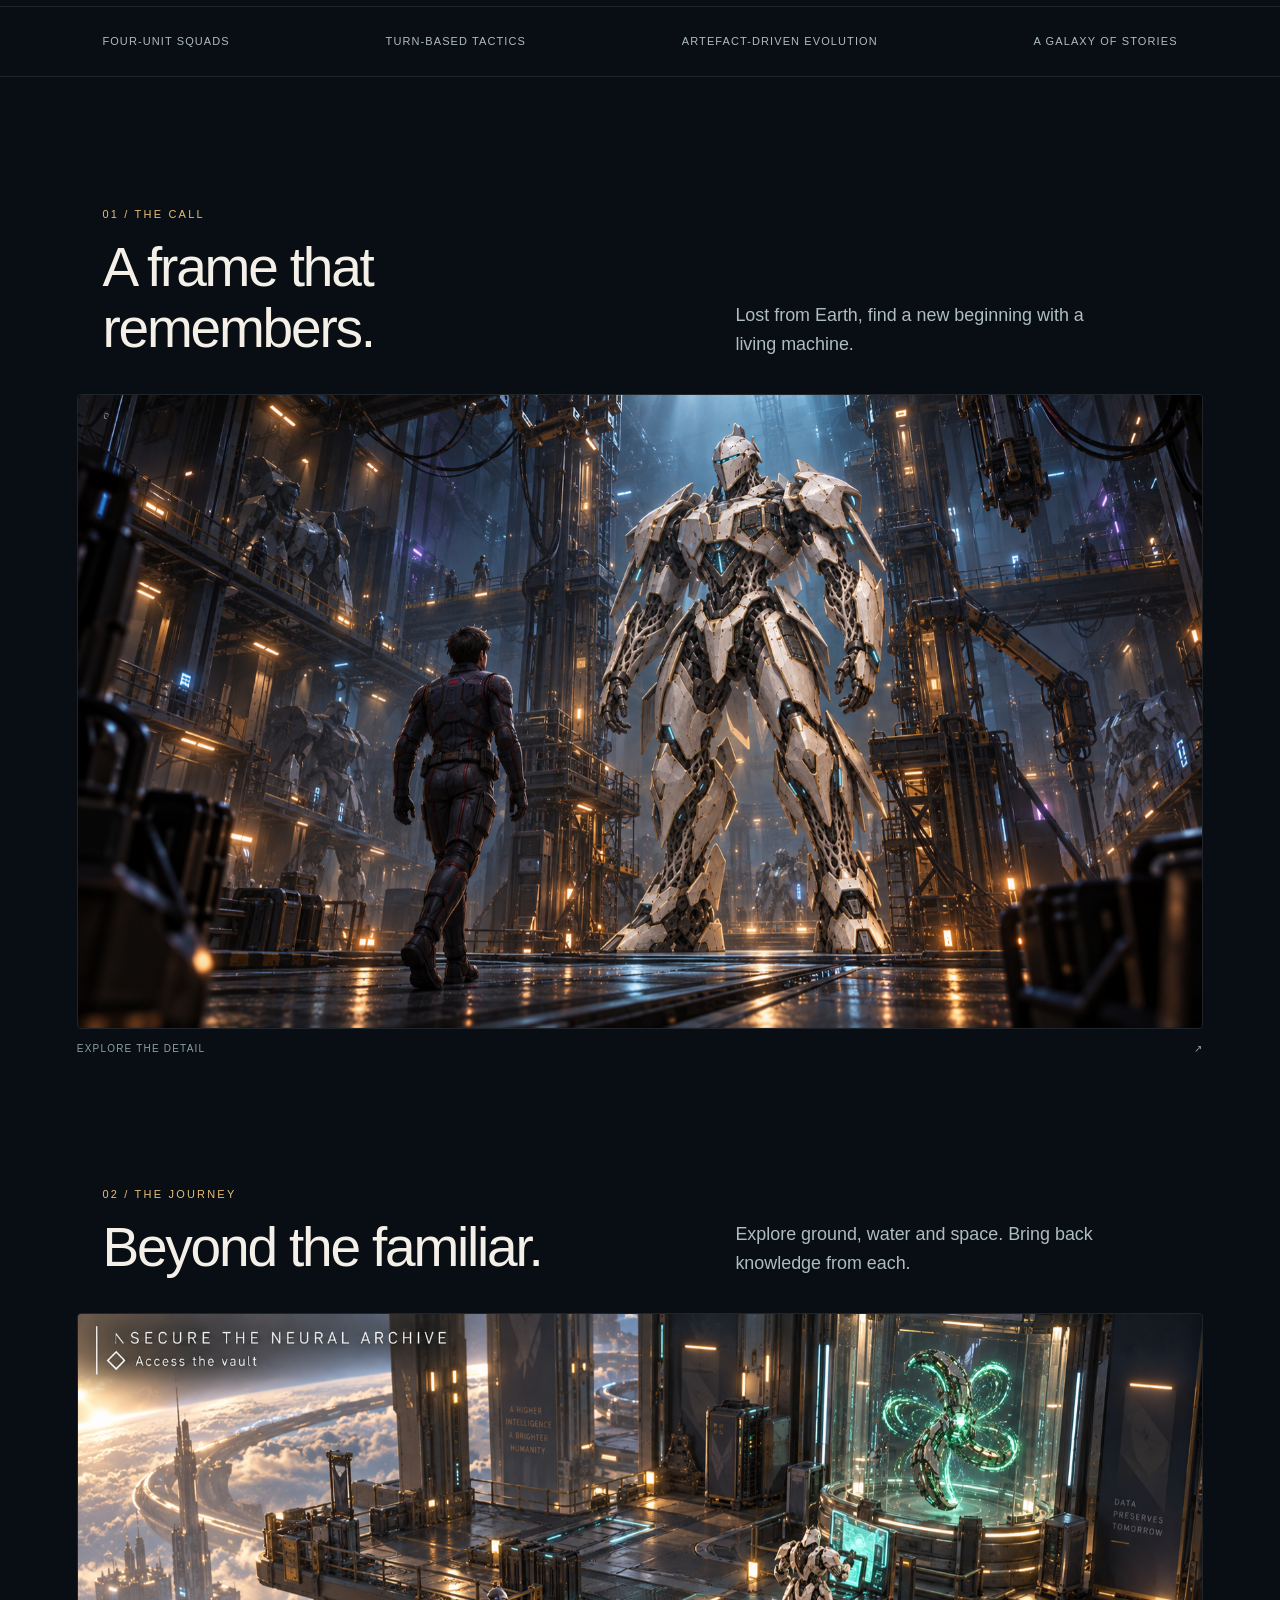
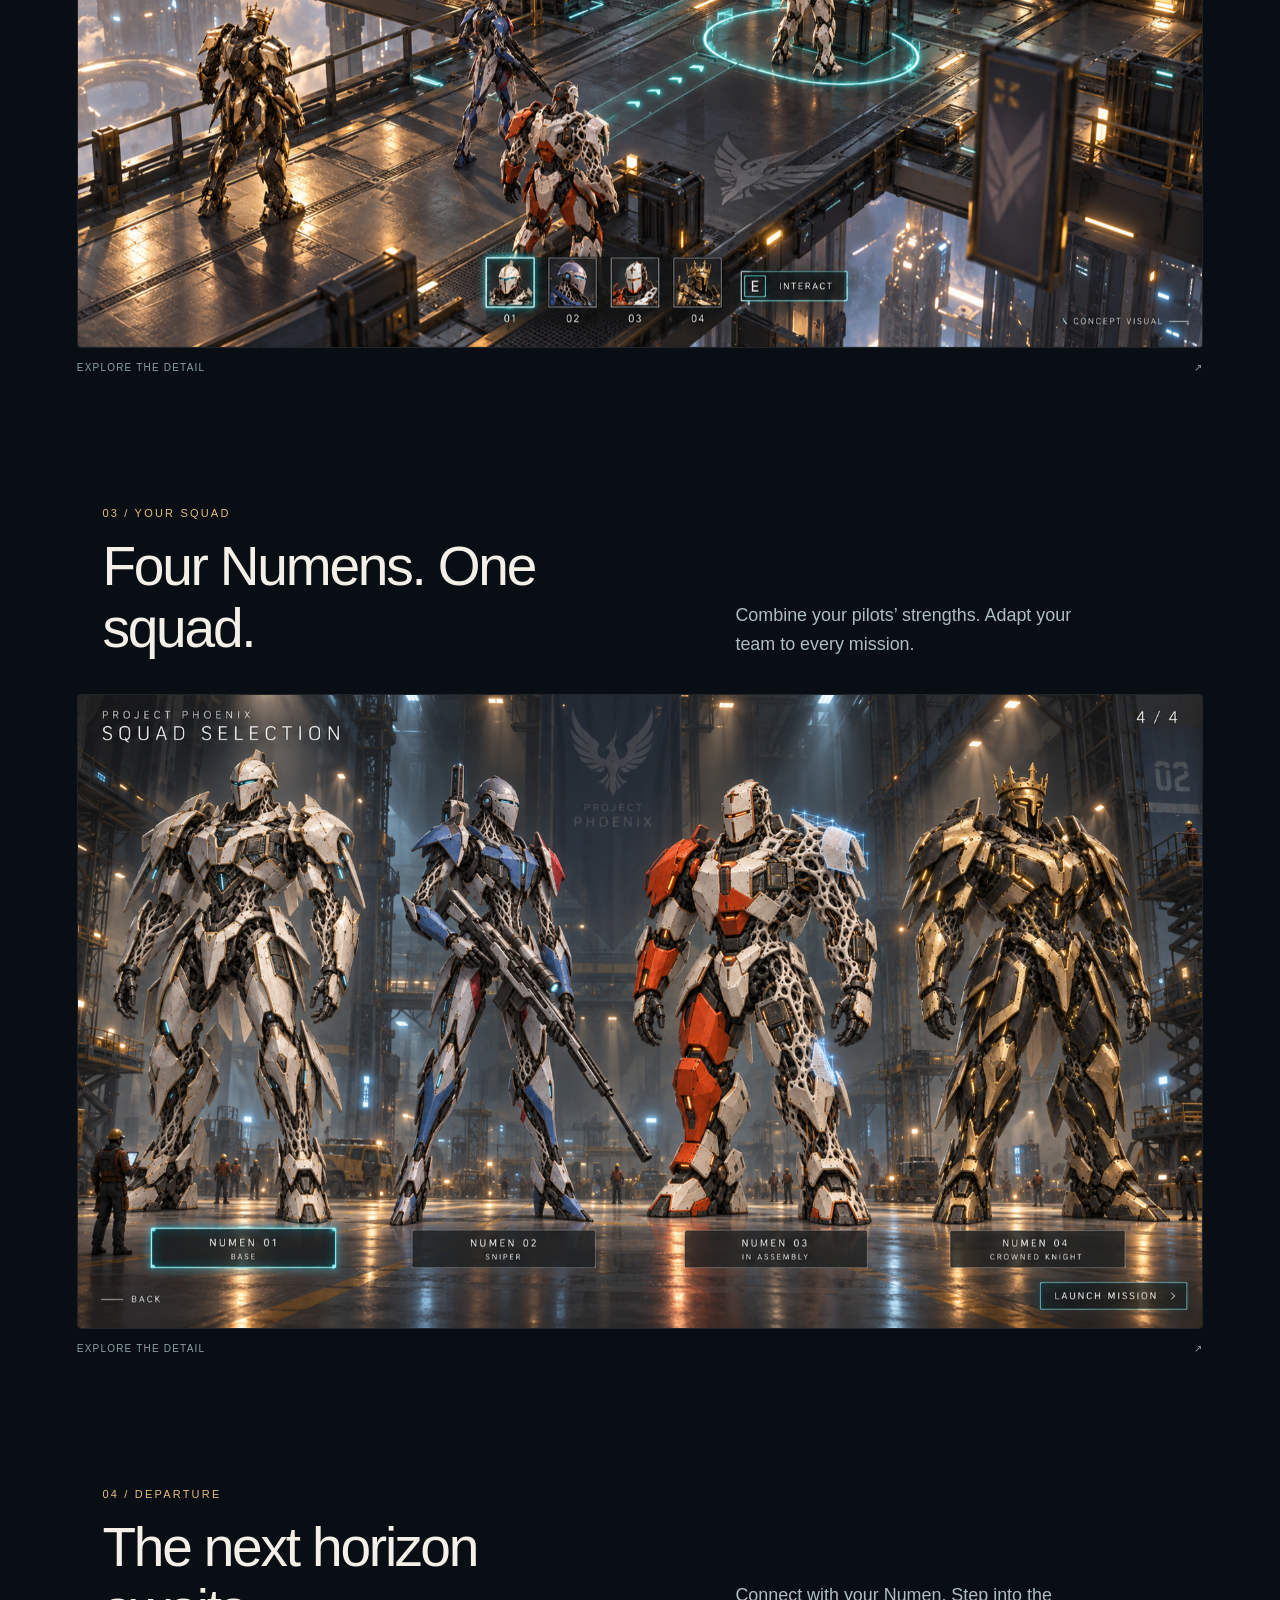
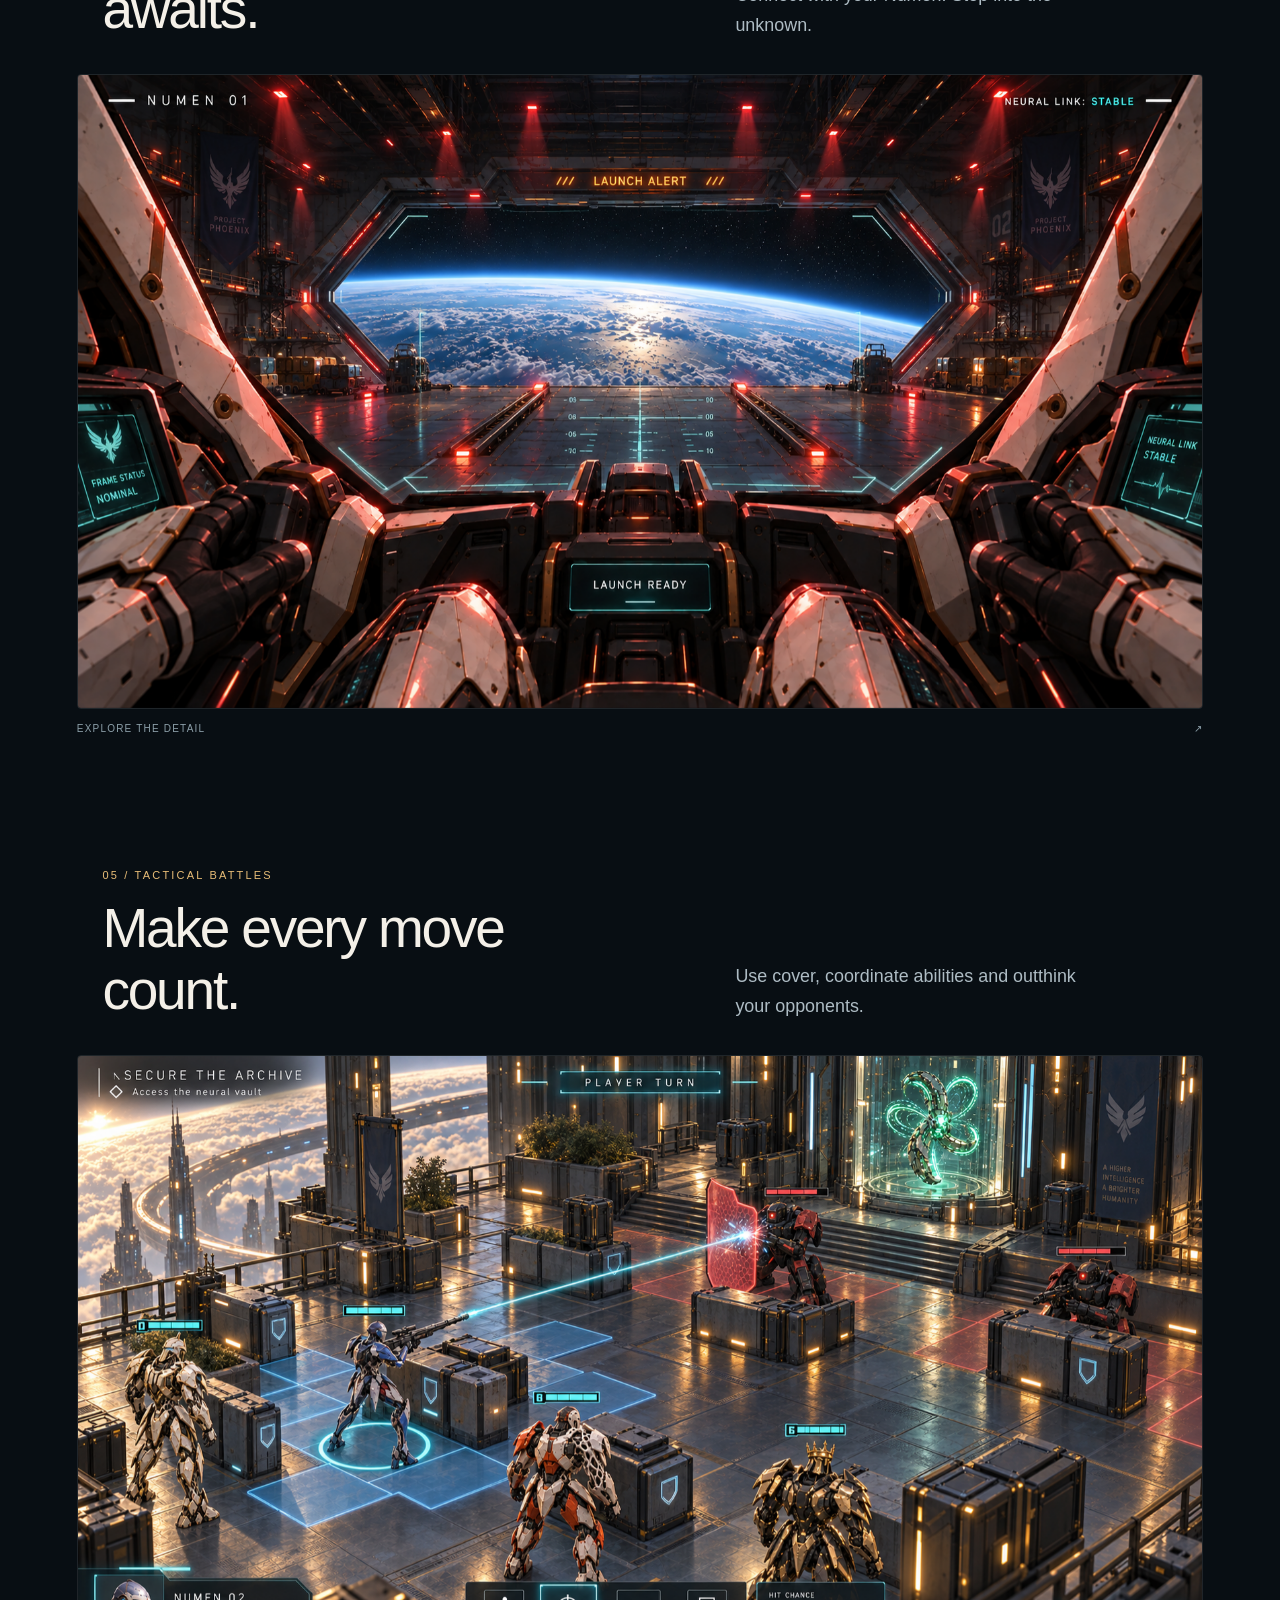
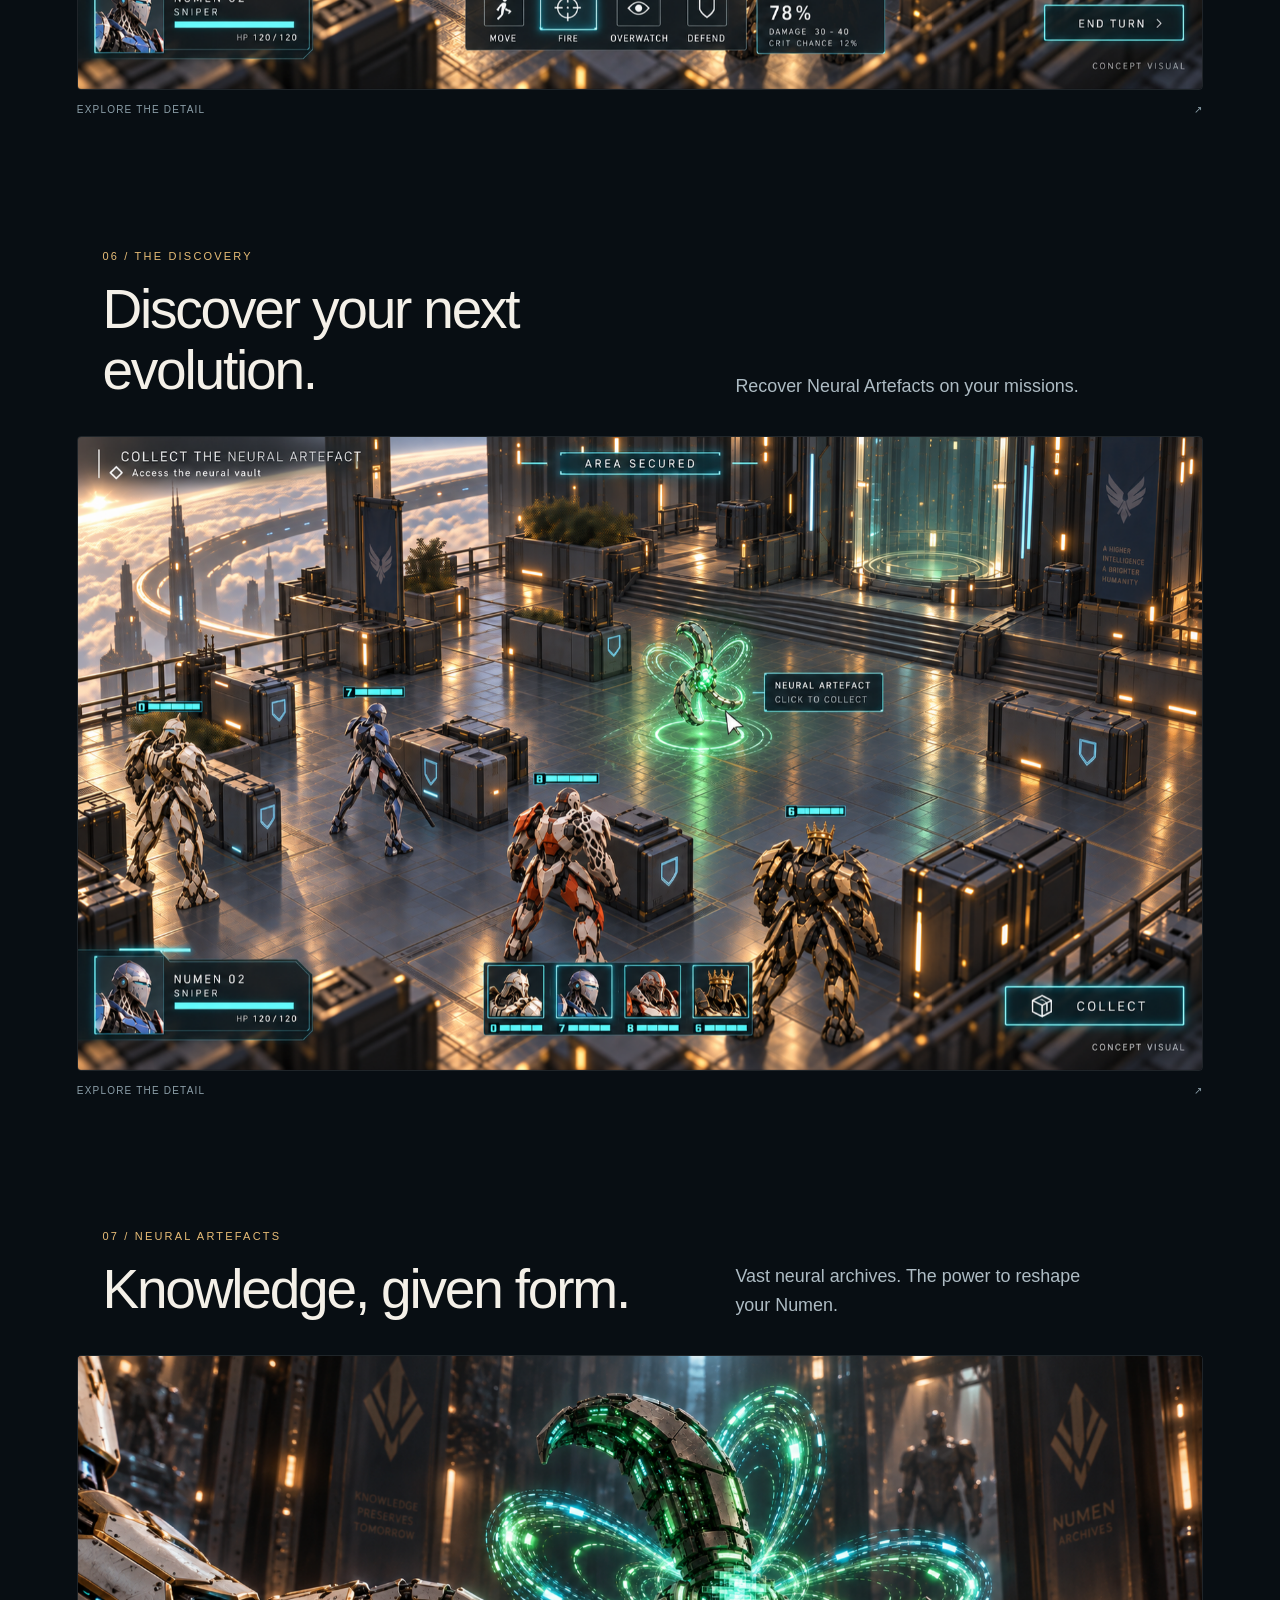
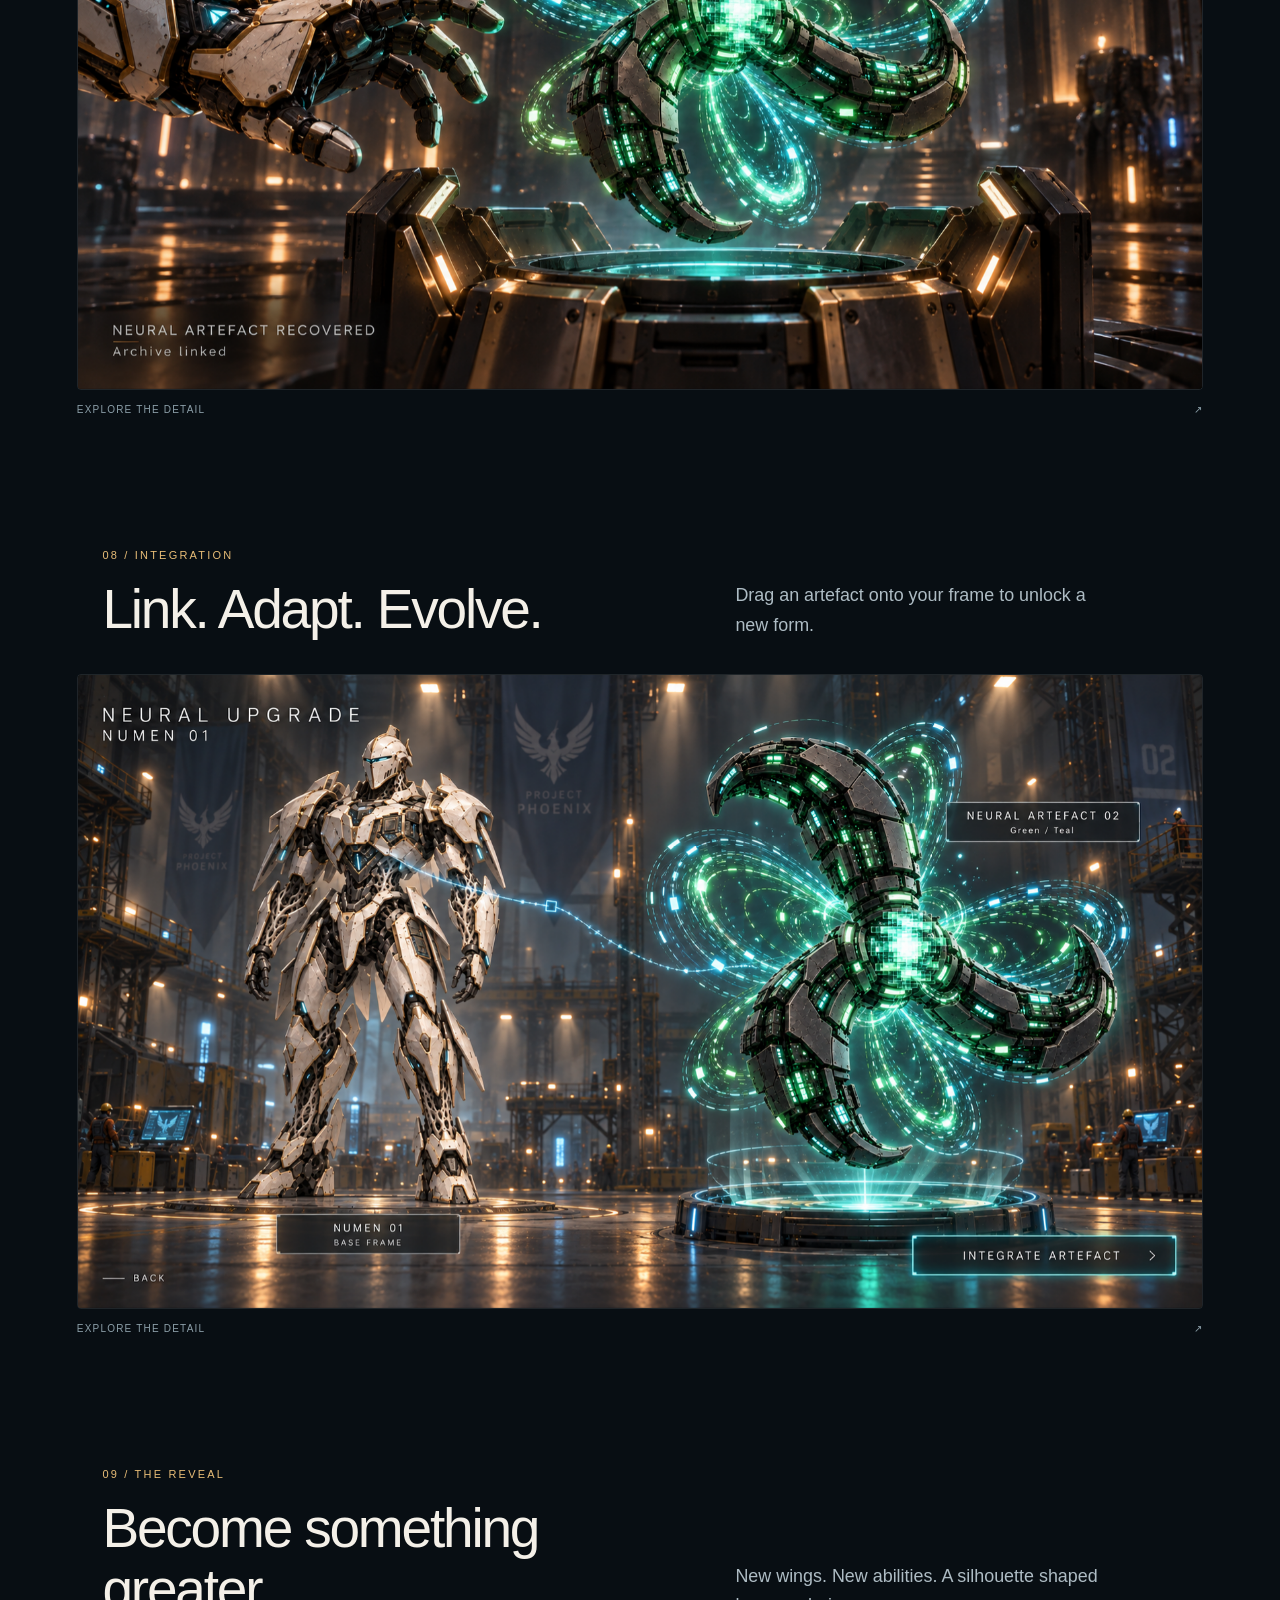
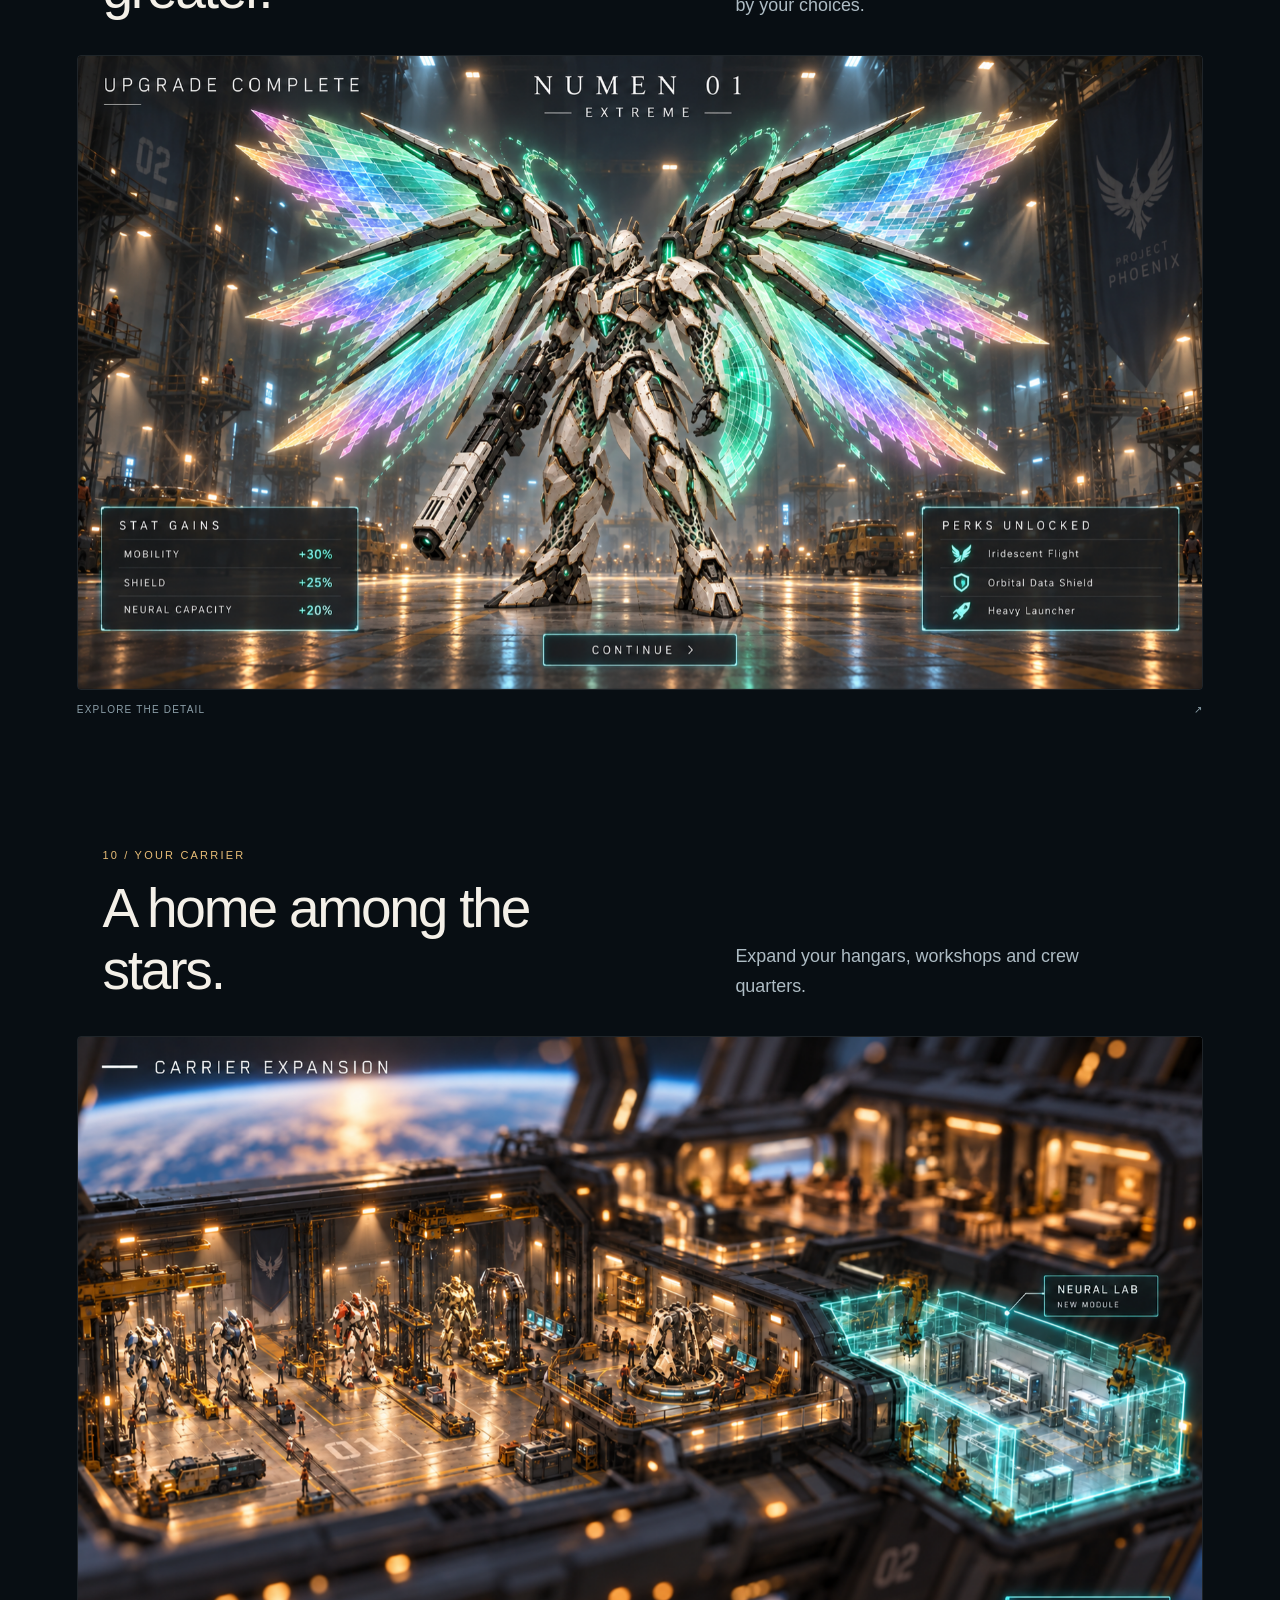
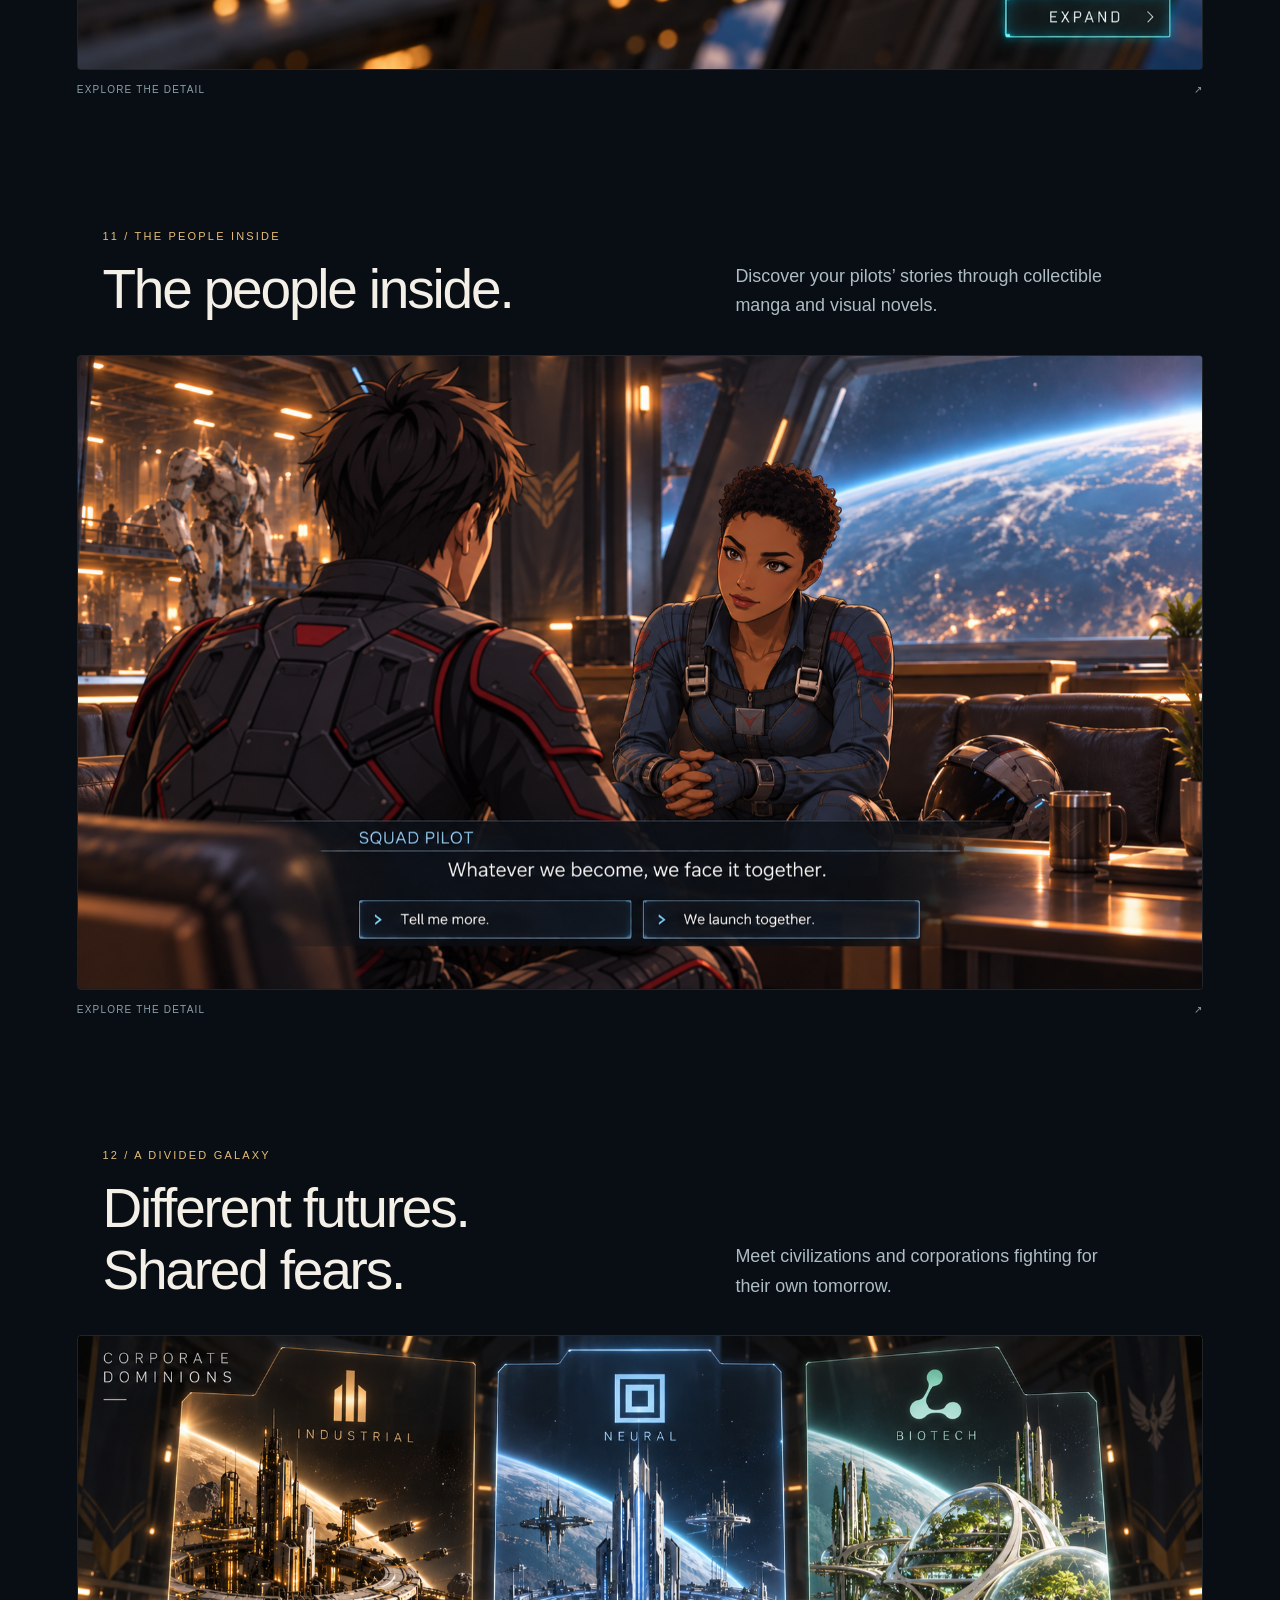
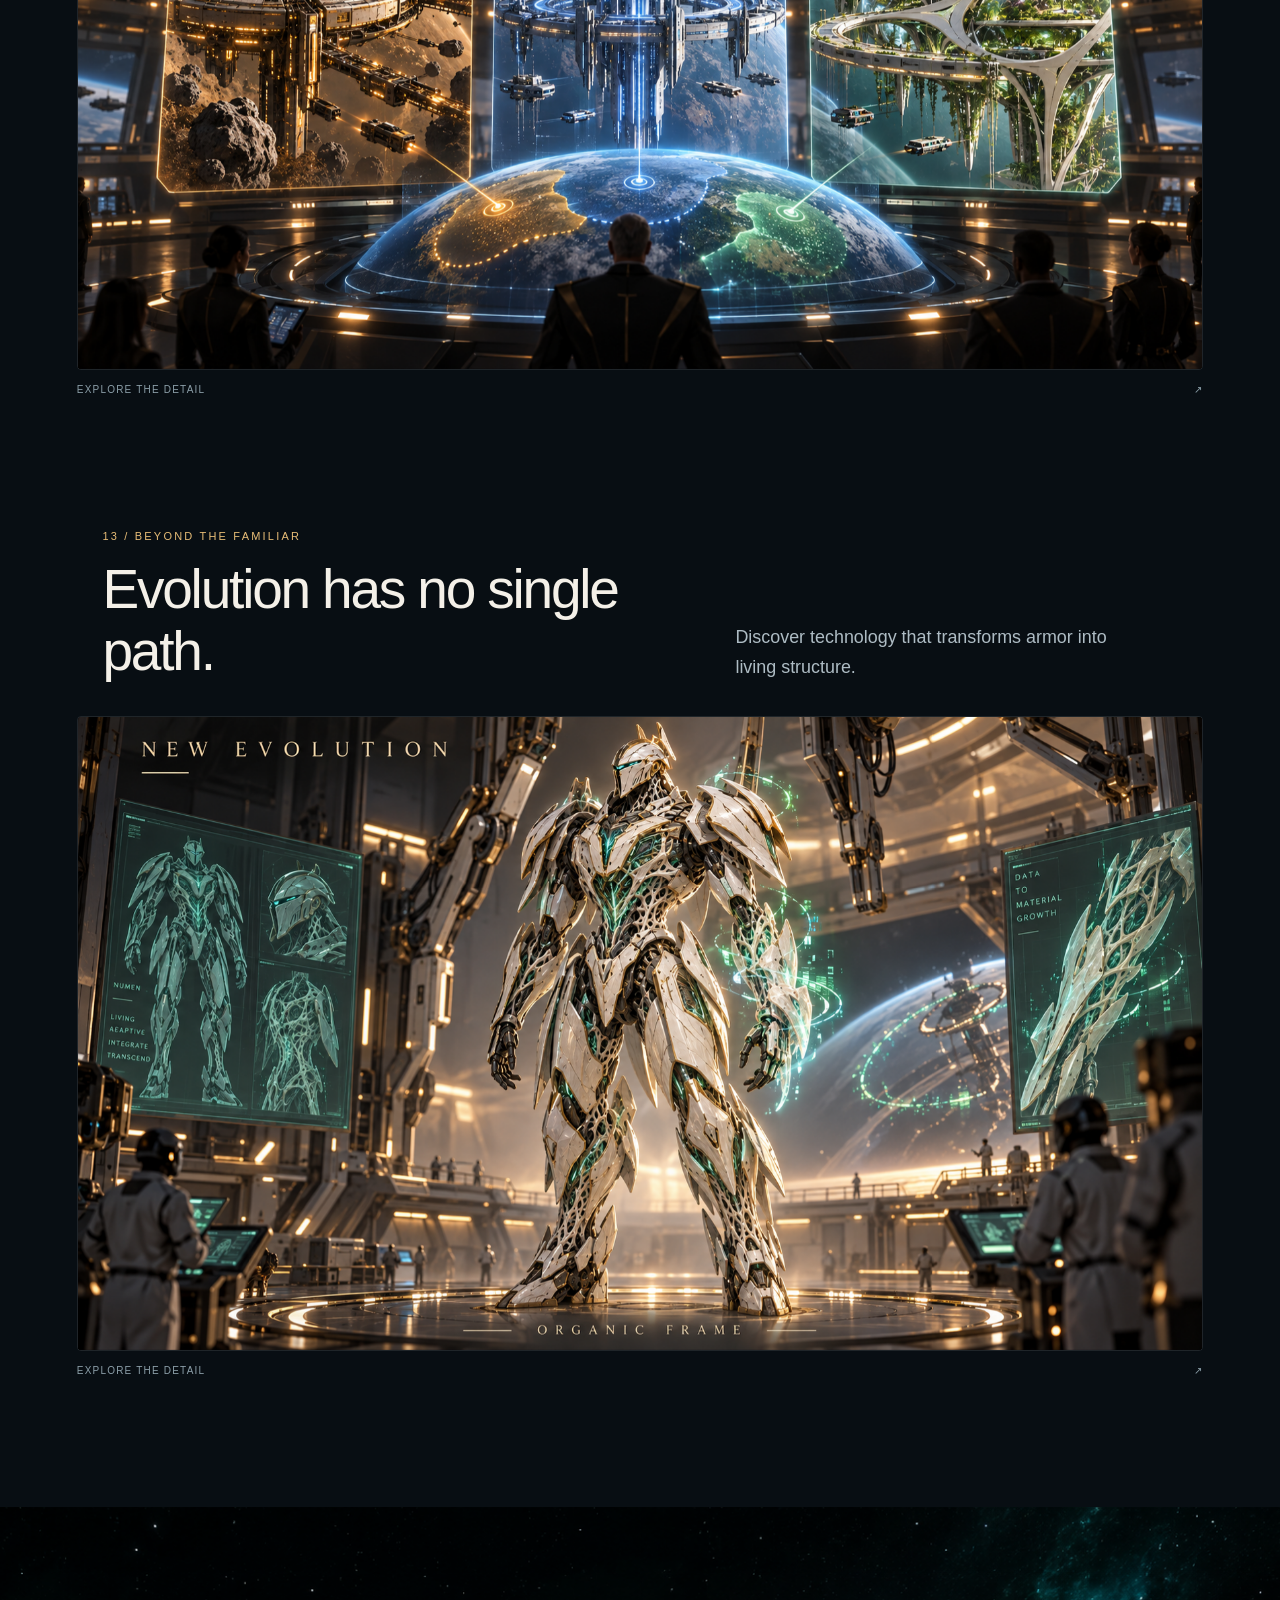
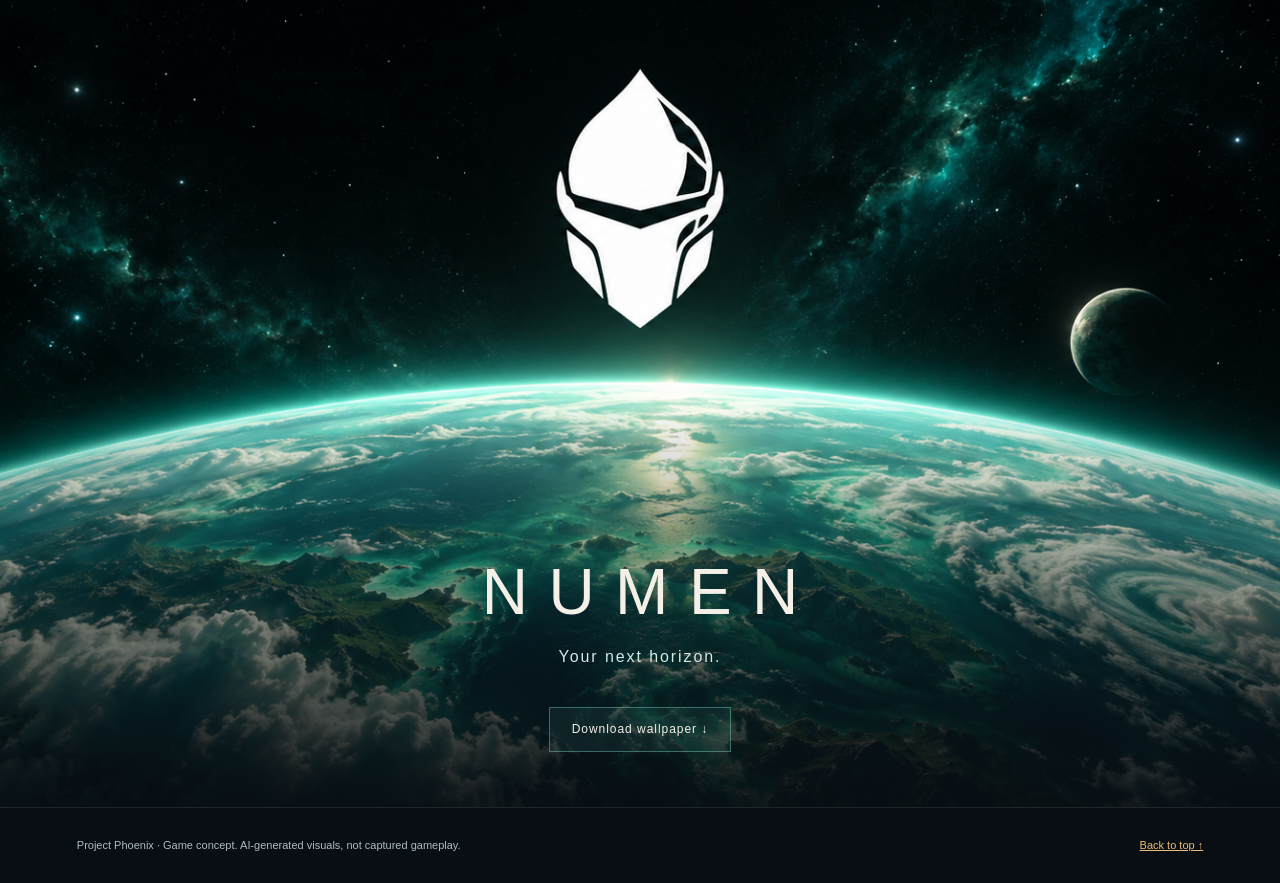
==== commit 08c4616c: "update video and websote" ====
--- a/web/index.html
+++ b/web/index.html
@@ -1,57 +1,29 @@
-<!doctype html><html lang="en"><head><meta charset="utf-8"><meta name="viewport" content="width=device-width,initial-scale=1"><meta name="description" content="Project Phoenix: a story-led tactical squad RPG. Discover Numens, recover Neural Artefacts, and evolve across the galaxy."><meta name="theme-color" content="#080e13"><link rel="icon" href="favicon.ico" sizes="16x16 32x32 48x48"><link rel="icon" type="image/png" sizes="32x32" href="assets/numen-favicon-32.png"><link rel="apple-touch-icon" sizes="180x180" href="assets/numen-apple-touch-icon.png"><title>Project Phoenix — Your next horizon</title><style>:root{color-scheme:dark;--bg:#080e13;--ink:#f4f0e8;--muted:#aebcc4;--gold:#e8bd77;--teal:#87e3d4}*{box-sizing:border-box}html{scroll-behavior:smooth;scroll-padding-top:100px}body{margin:0;background:var(--bg);color:var(--ink);font:16px/1.7 'Segoe UI',Arial,sans-serif}a{color:inherit}a:focus-visible{outline:2px solid var(--teal);outline-offset:5px}.skip{position:fixed;top:-100px;z-index:99;background:var(--bg);padding:12px}.skip:focus{top:0}header{position:sticky;top:0;z-index:10;display:flex;justify-content:space-between;gap:20px;padding:18px 6vw;background:#080e13ed;border-bottom:1px solid #ffffff18;backdrop-filter:blur(16px)}.brand{text-decoration:none;letter-spacing:.2em;font-size:13px;font-weight:700}.brand span{color:var(--gold)}nav{display:flex;gap:24px;font-size:12px;color:var(--muted)}nav a{text-decoration:none}.hero,.finale{position:relative;isolation:isolate;min-height:85svh;padding:9vw 7vw 6vw;display:flex;align-items:end}.hero>img,.finale>img{position:absolute;inset:0;width:100%;height:100%;object-fit:cover;z-index:-2}.hero:after,.finale:after{content:"";position:absolute;inset:0;z-index:-1;background:linear-gradient(90deg,#050a10dc,transparent 95%),linear-gradient(0deg,var(--bg),transparent 80%)}.eyebrow{font-size:11px;letter-spacing:.2em;text-transform:uppercase;color:var(--gold)}h1{font-size:clamp(46px,7.5vw,108px);line-height:1.04;letter-spacing:-.055em;font-weight:500;margin:22px 0}h1 em{color:var(--teal);font-style:normal}.hero p{max-width:580px;color:#d4dce1;font-size:20px}.button{display:inline-block;padding:12px 22px;border:1px solid #87e3d460;background:#87e3d410;text-decoration:none;font-size:12px;letter-spacing:.08em;margin-top:20px}.button:hover{background:#87e3d42a}.facts{display:flex;justify-content:space-between;gap:20px;padding:25px 7vw;border-bottom:1px solid #ffffff18;font-size:11px;letter-spacing:.1em;text-transform:uppercase;color:var(--muted)}.intro{max-width:950px;padding:75px 7vw 10px}.intro p{font-size:clamp(22px,3vw,35px);line-height:1.5}.chapter{padding:80px 7vw 0}.copy{display:grid;grid-template-columns:1fr 1fr;gap:6vw;align-items:end;margin-bottom:30px}h2{font-size:clamp(30px,4vw,56px);font-weight:400;letter-spacing:-.035em;line-height:1.15;margin:12px 0 0}.copy p{color:var(--muted);margin:0}figure{margin:0}figure img{width:100%;height:auto;display:block;border:1px solid #ffffff18;border-radius:3px}figcaption{display:flex;justify-content:space-between;gap:12px;font-size:10px;letter-spacing:.12em;text-transform:uppercase;color:#8da0aa;margin-top:10px}details{margin-top:20px}details figure{margin-top:15px}.loop{margin:80px 7vw 0;padding:30px;border:1px solid #87e3d433;background:#12302e33}.loop h2{font-size:26px}.loop ol{display:flex;justify-content:space-between;gap:25px;padding-left:20px;color:var(--teal)}.finale{margin-top:90px}.finale:after{background:linear-gradient(0deg,#080e13,#080e1377 45%,transparent)}.finale h2{font-size:clamp(38px,6vw,80px)}footer{padding:40px 7vw 60px;display:flex;justify-content:space-between;gap:30px;border-top:1px solid #ffffff18;font-size:12px;color:var(--muted)}footer p{max-width:650px;margin:0}footer a{color:var(--gold)}@media(max-width:700px){header{flex-wrap:wrap;padding:14px 6vw;gap:10px}nav{gap:18px}.hero{min-height:75svh;padding:70px 6vw 45px}.hero p{font-size:17px}.hero>img{object-position:60% center}.facts{flex-wrap:wrap;justify-content:start}.intro{padding:45px 6vw 0}.chapter{padding:50px 6vw 0}.copy{grid-template-columns:1fr;gap:20px}.loop{margin:50px 6vw 0}.loop ol{display:grid;grid-template-columns:1fr 1fr;gap:12px}.finale{min-height:65svh;margin-top:60px}.finale>img{object-position:40% center}footer{flex-direction:column}}@media(prefers-reduced-motion:reduce){html{scroll-behavior:auto}}</style></head><body>
-<a class="skip" href="#story">Skip to game overview</a><header><a class="brand" href="#top">PROJECT <span>PHOENIX</span></a><nav aria-label="Main navigation"><a href="#discovery">Story</a><a href="#battle">Tactics</a><a href="#artefacts">Evolution</a><a href="#carrier">Carrier</a></nav></header>
+<!doctype html><html lang="en"><head><meta charset="utf-8"><meta name="viewport" content="width=device-width,initial-scale=1"><meta name="description" content="Project Phoenix: a story-led tactical squad RPG. Discover Numens, recover Neural Artefacts, and evolve across the galaxy."><meta name="theme-color" content="#080e13"><link rel="icon" href="favicon.ico" sizes="16x16 32x32 48x48"><link rel="icon" type="image/png" sizes="32x32" href="assets/numen-favicon-32.png"><link rel="apple-touch-icon" sizes="180x180" href="assets/numen-apple-touch-icon.png"><title>Project Phoenix — Your next horizon</title><link rel="stylesheet" href="site.css"></head><body>
+<a class="skip" href="#discovery">Skip to game overview</a><header><a class="brand" href="#top">PROJECT <span>PHOENIX</span></a><nav aria-label="Main navigation"><a href="#discovery">Story</a><a href="#battle">Tactics</a><a href="#artefacts">Evolution</a><a href="#carrier">Carrier</a></nav></header>
 <main id="top">
-<style>
-.trailer{position:relative;background:#020608;isolation:isolate}
-.trailer video{display:block;width:100%;max-height:calc(100svh - 65px);aspect-ratio:16/9;object-fit:contain;background:#020608}
-.trailer-bar{display:flex;align-items:center;justify-content:space-between;gap:16px;padding:14px 7vw;border-bottom:1px solid #ffffff18}
-.trailer-bar p{margin:0;font-size:11px;letter-spacing:.16em;color:var(--muted);text-transform:uppercase}
-.trailer-bar button{font:inherit;font-size:12px;color:var(--ink);background:#ffffff08;border:1px solid #ffffff40;border-radius:3px;padding:10px 18px;cursor:pointer;min-width:130px}
-.trailer-bar button:hover{background:#ffffff18}
-.trailer-bar button:focus-visible{outline:2px solid var(--teal);outline-offset:4px}
-.hero{min-height:0;padding:60px 7vw;background:radial-gradient(ellipse at top right,#173b3a70,transparent 65%)}
-.hero:after{display:none}
-.hero h1{font-size:clamp(38px,5.5vw,76px)}
-@media(max-width:700px){.hero{padding:40px 6vw}.trailer-bar{padding:12px 6vw}.trailer-bar p{font-size:9px;letter-spacing:.08em}}
-</style>
-<section class="trailer" aria-label="NUMEN cinematic concept trailer">
-<video id="hero-trailer" muted loop playsinline controls preload="metadata" poster="assets/numen-trailer-poster.jpg" width="1280" height="720" aria-label="Silent 40-second NUMEN concept trailer: discover your squad, recover artefacts, evolve your Numen and explore the galaxy."><source src="assets/numen-trailer-40s.mp4" type="video/mp4"><a href="assets/numen-trailer-40s.mp4">Watch the NUMEN trailer</a></video>
-<div class="trailer-bar"><p>NUMEN · Cinematic concept · 40 seconds</p><button id="trailer-toggle" type="button" aria-controls="hero-trailer" hidden>Play trailer</button></div>
+
+<section id="trailer" class="trailer" aria-label="NUMEN cinematic concept trailer">
+<video id="hero-trailer" muted loop playsinline controls preload="metadata" poster="assets/numen-main-trailer-poster-v2.jpg" width="1920" height="1080" aria-label="NUMEN cinematic trailer"><source src="assets/numen-main-trailer-v2.mp4" type="video/mp4"><a href="assets/numen-main-trailer-v2.mp4">Watch the NUMEN trailer</a></video>
+<div class="trailer-bar"><p>NUMEN <span> / Official concept trailer</span></p><div class="trailer-controls"><button id="trailer-toggle" type="button" aria-controls="hero-trailer" hidden>Play</button><button id="trailer-sound" type="button" aria-controls="hero-trailer" aria-pressed="false" hidden>Sound off</button><button id="trailer-fullscreen" type="button" aria-controls="trailer" hidden>⛶ Fullscreen</button></div></div>
 </section>
-<section class="hero"><div><div class="eyebrow">A story-led tactical squad RPG · Game concept</div><h1>Your squad. Your evolution.<br><em>Your next horizon.</em></h1><p>Lead four Numens across a divided galaxy. Recover knowledge that transforms them—and discover the people inside.</p><a class="button" href="#story">EXPLORE THE GAME ↓</a></div></section>
+<section class="hero"><div><div class="eyebrow">A story-led tactical squad RPG · Game concept</div><h1>Your squad.<br>Your evolution.<br><em>Your next horizon.</em></h1><p>Four pilots. Living machines. Knowledge that changes everything.</p><a class="button" href="#discovery">EXPLORE THE GAME ↓</a></div></section>
 <div class="facts"><span>Four-unit squads</span><span>Turn-based tactics</span><span>Artefact-driven evolution</span><span>A galaxy of stories</span></div>
-<div class="intro" id="story"><div class="eyebrow">The player fantasy</div><p>Build a squad that grows with you. Every mission brings new knowledge. Every artefact offers a new form. Every pilot has a reason to keep going.</p></div>
-<section class="chapter" id="discovery"><div class="copy"><div><div class="eyebrow">01 / THE CALL</div><h2>Far from Earth.<br>Closer to something extraordinary.</h2></div><p>Displaced from Earth, your pilots search for a home among the stars. They find Numens: armored living frames that rebuild themselves, guided by a pilot—and sometimes by a divine presence.</p></div><figure><a href="assets/numen-first-discovery-v1.png" target="_blank" rel="noopener" aria-label="Open full image: A pilot approaches an ivory and gold Numen in a towering workshop."><img src="assets/numen-first-discovery-v1.png" alt="A pilot approaches an ivory and gold Numen in a towering workshop." loading="lazy" decoding="async" width="1672" height="941"></a><figcaption><span>Concept visual · Project Phoenix</span><span>View image ↗</span></figcaption></figure></section>
-<section class="chapter" id="missions"><div class="copy"><div><div class="eyebrow">02 / THE JOURNEY</div><h2>Knowledge is worth<br>the journey.</h2></div><p>Explore a galaxy of missions across ground, water, and space. A discovery in one environment can unlock an advantage in another, giving every expedition a reason to change your squad.</p></div><figure><a href="assets/pitch-05-mission-concept-v1.png" target="_blank" rel="noopener" aria-label="Open full image: Four Numens approach a neural archive on an orbital platform."><img src="assets/pitch-05-mission-concept-v1.png" alt="Four Numens approach a neural archive on an orbital platform." loading="lazy" decoding="async" width="1672" height="941"></a><figcaption><span>Concept visual · Project Phoenix</span><span>View image ↗</span></figcaption></figure></section>
-<section class="chapter" id="squad"><div class="copy"><div><div class="eyebrow">03 / YOUR SQUAD</div><h2>Four Numens.<br>A thousand possibilities.</h2></div><p>Choose a team of four pilots and Numens. Match their specialisations to the environment, combine their strengths, and make room for a new approach as your collection evolves.</p></div><figure><a href="assets/squad-selection-concept-v1.png" target="_blank" rel="noopener" aria-label="Open full image: Four distinct Numens in the squad selection hangar."><img src="assets/squad-selection-concept-v1.png" alt="Four distinct Numens in the squad selection hangar." loading="lazy" decoding="async" width="1672" height="941"></a><figcaption><span>Concept visual · Project Phoenix</span><span>View image ↗</span></figcaption></figure></section>
-<section class="chapter" id="launch"><div class="copy"><div><div class="eyebrow">04 / DEPARTURE</div><h2>Your seat at the<br>edge of the unknown.</h2></div><p>Inside the Numen’s upper-spine cockpit, pilot and frame connect. Beyond the carrier’s launch bay, a new horizon awaits.</p></div><figure><a href="assets/numen-cockpit-space-carrier-v3.png" target="_blank" rel="noopener" aria-label="Open full image: First-person cockpit with a digital HUD and red-lit hexagonal hangar exit overlooking a planet."><img src="assets/numen-cockpit-space-carrier-v3.png" alt="First-person cockpit with a digital HUD and red-lit hexagonal hangar exit overlooking a planet." loading="lazy" decoding="async" width="1672" height="941"></a><figcaption><span>Concept visual · Project Phoenix</span><span>View image ↗</span></figcaption></figure></section>
-<section class="chapter" id="battle"><div class="copy"><div><div class="eyebrow">05 / TACTICAL BATTLES</div><h2>Every position matters.</h2></div><p>Lead your squad through turn-based encounters. Use cover, coordinate abilities, and choose when to advance or hold your ground. The right team is only the beginning.</p></div><figure><a href="assets/pitch-05b-tactical-battle-v1.png" target="_blank" rel="noopener" aria-label="Open full image: Tactical battle concept with four allied Numens and two black and red enemy units."><img src="assets/pitch-05b-tactical-battle-v1.png" alt="Tactical battle concept with four allied Numens and two black and red enemy units." loading="lazy" decoding="async" width="1672" height="941"></a><figcaption><span>Concept visual · Project Phoenix</span><span>View image ↗</span></figcaption></figure></section>
-<section class="chapter" id="collect"><div class="copy"><div><div class="eyebrow">06 / THE DISCOVERY</div><h2>Recover something<br>that changes everything.</h2></div><p>Secure the area, discover a Neural Artefact, and bring its knowledge back to your squad. Each recovery opens a new possibility for your Numens.</p></div><figure><a href="assets/pitch-06-artefact-collection-v2.png" target="_blank" rel="noopener" aria-label="Open full image: A floating green artefact selected for collection in the cleared battlefield."><img src="assets/pitch-06-artefact-collection-v2.png" alt="A floating green artefact selected for collection in the cleared battlefield." loading="lazy" decoding="async" width="1672" height="941"></a><figcaption><span>Concept visual · Project Phoenix</span><span>View image ↗</span></figcaption></figure></section>
-<section class="chapter" id="artefacts"><div class="copy"><div><div class="eyebrow">07 / NEURAL ARTEFACTS</div><h2>Knowledge, given form.</h2></div><p>Neural Artefacts embody vast structured datasets in advanced neural networks. Their luminous cores and orbiting streams of data hold the potential to reshape a Numen from within.</p></div><figure><a href="assets/pitch-06-artefact-recovery-v1.png" target="_blank" rel="noopener" aria-label="Open full image: Close-up of a green spinner-shaped Neural Artefact with orbiting data trails."><img src="assets/pitch-06-artefact-recovery-v1.png" alt="Close-up of a green spinner-shaped Neural Artefact with orbiting data trails." loading="lazy" decoding="async" width="1672" height="941"></a><figcaption><span>Concept visual · Project Phoenix</span><span>View image ↗</span></figcaption></figure></section>
-<section class="chapter" id="upgrade"><div class="copy"><div><div class="eyebrow">08 / INTEGRATION</div><h2>One artefact.<br>A new direction.</h2></div><p>Drag an artefact onto a Numen and link it to the frame. Unlock new equipment, abilities, and a secondary transformation mode through one clear customisation choice.</p></div><figure><a href="assets/upgrade-selection-v1.png" target="_blank" rel="noopener" aria-label="Open full image: Base Numen on the left and green Neural Artefact on the right of the upgrade screen."><img src="assets/upgrade-selection-v1.png" alt="Base Numen on the left and green Neural Artefact on the right of the upgrade screen." loading="lazy" decoding="async" width="1672" height="941"></a><figcaption><span>Concept visual · Project Phoenix</span><span>View image ↗</span></figcaption></figure></section>
-<section class="chapter" id="evolution"><div class="copy"><div><div class="eyebrow">09 / THE REVEAL</div><h2>Evolution you can see.</h2></div><p>An artefact changes more than a number. Flight systems unfold, new weapon systems take shape, and neural shields emerge around the frame. Your choices become part of its silhouette.</p></div><figure><a href="assets/upgrade-result-extreme-v1.png" target="_blank" rel="noopener" aria-label="Open full image: Extreme Numen upgrade with six iridescent data wings and proposed perks."><img src="assets/upgrade-result-extreme-v1.png" alt="Extreme Numen upgrade with six iridescent data wings and proposed perks." loading="lazy" decoding="async" width="1672" height="941"></a><figcaption><span>Concept visual · Project Phoenix</span><span>View image ↗</span></figcaption></figure></section>
-<section class="chapter" id="carrier"><div class="copy"><div><div class="eyebrow">10 / YOUR CARRIER</div><h2>Build a home.<br>Prepare for what comes next.</h2></div><p>Expand your mobile base with hangars, workshops, living spaces, and research facilities. Between missions, the carrier is where the squad prepares—and where its people belong.</p></div><figure><a href="assets/pitch-08-carrier-expansion-tilt-shift-v1.png" target="_blank" rel="noopener" aria-label="Open full image: Tilt–shift carrier cutaway showing the Numen hangar and neural lab in sharp focus, with softly blurred foreground and distant quarters."><img src="assets/pitch-08-carrier-expansion-tilt-shift-v1.png" alt="Tilt–shift carrier cutaway showing the Numen hangar and neural lab in sharp focus, with softly blurred foreground and distant quarters." loading="lazy" decoding="async" width="1672" height="941"></a><figcaption><span>Concept visual · Project Phoenix</span><span>View image ↗</span></figcaption></figure><details><summary>View the original carrier image</summary><figure><img src="assets/pitch-08-carrier-expansion-v1.png" alt="Original cinematic carrier cutaway showing the Numen hangar, pilot quarters and neural lab." loading="lazy" width="1672" height="941"></figure></details></section>
-<section class="chapter" id="pilots"><div class="copy"><div><div class="eyebrow">11 / THE PEOPLE INSIDE</div><h2>Their stories matter.</h2></div><p>Follow your pilots from displacement to refuge and rebellion. Unlock and collect manga chapters and interactive visual novels that explore their fears, bonds, and reasons to keep going.</p></div><figure><a href="assets/pitch-09-pilot-dialogue-anime-v2.png" target="_blank" rel="noopener" aria-label="Open full image: Anime-drawn pilots talking in the carrier lounge above a planet."><img src="assets/pitch-09-pilot-dialogue-anime-v2.png" alt="Anime-drawn pilots talking in the carrier lounge above a planet." loading="lazy" decoding="async" width="1672" height="941"></a><figcaption><span>Concept visual · Project Phoenix</span><span>View image ↗</span></figcaption></figure></section>
-<section class="chapter" id="factions"><div class="copy"><div><div class="eyebrow">12 / A DIVIDED GALAXY</div><h2>Everyone has<br>something to lose.</h2></div><p>Corporations, alien societies, and unknown life pursue survival and knowledge. Conflicts grow from fear and competing interests. Understanding another perspective is part of the journey.</p></div><figure><a href="assets/pitch-10-corporate-factions-v1.png" target="_blank" rel="noopener" aria-label="Open full image: Three proposed corporate archetypes: industrial, neural, and biotech."><img src="assets/pitch-10-corporate-factions-v1.png" alt="Three proposed corporate archetypes: industrial, neural, and biotech." loading="lazy" decoding="async" width="1672" height="941"></a><figcaption><span>Concept visual · Project Phoenix</span><span>View image ↗</span></figcaption></figure></section>
-<section class="chapter" id="organic"><div class="copy"><div><div class="eyebrow">13 / BEYOND THE FAMILIAR</div><h2>Let new knowledge<br>reshape the familiar.</h2></div><p>Different technologies suggest different paths of evolution. An organic frame is one possible future: grown armor, woven structures, and living patterns of neural light.</p></div><figure><a href="assets/pitch-11-organic-evolution-v1.png" target="_blank" rel="noopener" aria-label="Open full image: Organic Numen evolution proposal with grown ivory armor and green neural light."><img src="assets/pitch-11-organic-evolution-v1.png" alt="Organic Numen evolution proposal with grown ivory armor and green neural light." loading="lazy" decoding="async" width="1672" height="941"></a><figcaption><span>Concept visual · Project Phoenix</span><span>View image ↗</span></figcaption></figure></section>
-<section class="loop"><h2>One more mission. One more possibility.</h2><ol><li>Prepare your squad</li><li>Take on a mission</li><li>Recover artefacts</li><li>Evolve and return</li></ol></section>
-<section class="finale"><img src="assets/pitch-12-squad-red-planet-v2.png" alt="Four Numens fly above a red planet, the extreme winged Numen closest to the camera." loading="lazy" width="1672" height="941"><div><div class="eyebrow">The journey continues</div><h2>A squad to believe in.<br>A galaxy to discover.</h2><p>Project Phoenix · Working title</p><a class="button" href="https://miro.com/app/board/uXjVHnBdpFQ=/" target="_blank" rel="noopener">EXPLORE THE DESIGN BOARD ↗</a></div></section></main>
-<footer><p>Project Phoenix is a game jam concept in development. Images and video are AI-generated concept visuals and interface mockups, not captured gameplay. Features, dialogue, and values shown are proposals.</p><a href="#top">Back to orbit ↑</a></footer>
-<script>
-(() => {
-  const video = document.getElementById('hero-trailer');
-  const toggle = document.getElementById('trailer-toggle');
-  const reducedMotion = window.matchMedia('(prefers-reduced-motion: reduce)');
-  video.muted = true;
-  video.controls = false;
-  toggle.hidden = false;
-  const update = () => { toggle.textContent = video.paused ? 'Play trailer' : 'Pause trailer'; };
-  const play = () => video.play().catch(update);
-  video.addEventListener('play', update);
-  video.addEventListener('pause', update);
-  toggle.addEventListener('click', () => { if (video.paused) play(); else video.pause(); });
-  reducedMotion.addEventListener('change', () => { if (reducedMotion.matches) video.pause(); });
-  if (!reducedMotion.matches && !navigator.connection?.saveData) play();
-})();
-</script>
+
+<section class="chapter" id="discovery"><div class="copy"><div><div class="eyebrow">01 / THE CALL</div><h2>A frame that remembers.</h2></div><p>Lost from Earth, find a new beginning with a living machine.</p></div><figure><a href="assets/numen-first-discovery-v1.png" target="_blank" rel="noopener" aria-label="Open full image: A pilot approaches an ivory and gold Numen in a towering workshop."><img src="assets/numen-first-discovery-v1.png" alt="A pilot approaches an ivory and gold Numen in a towering workshop." loading="lazy" decoding="async" width="1672" height="941"></a><figcaption><span>Explore the detail</span><span>↗</span></figcaption></figure></section>
+<section class="chapter" id="missions"><div class="copy"><div><div class="eyebrow">02 / THE JOURNEY</div><h2>Beyond the familiar.</h2></div><p>Explore ground, water and space. Bring back knowledge from each.</p></div><figure><a href="assets/pitch-05-mission-concept-v1.png" target="_blank" rel="noopener" aria-label="Open full image: Four Numens approach a neural archive on an orbital platform."><img src="assets/pitch-05-mission-concept-v1.png" alt="Four Numens approach a neural archive on an orbital platform." loading="lazy" decoding="async" width="1672" height="941"></a><figcaption><span>Explore the detail</span><span>↗</span></figcaption></figure></section>
+<section class="chapter" id="squad"><div class="copy"><div><div class="eyebrow">03 / YOUR SQUAD</div><h2>Four Numens. One squad.</h2></div><p>Combine your pilots’ strengths. Adapt your team to every mission.</p></div><figure><a href="assets/squad-selection-concept-v1.png" target="_blank" rel="noopener" aria-label="Open full image: Four distinct Numens in the squad selection hangar."><img src="assets/squad-selection-concept-v1.png" alt="Four distinct Numens in the squad selection hangar." loading="lazy" decoding="async" width="1672" height="941"></a><figcaption><span>Explore the detail</span><span>↗</span></figcaption></figure></section>
+<section class="chapter" id="launch"><div class="copy"><div><div class="eyebrow">04 / DEPARTURE</div><h2>The next horizon awaits.</h2></div><p>Connect with your Numen. Step into the unknown.</p></div><figure><a href="assets/numen-cockpit-space-carrier-v3.png" target="_blank" rel="noopener" aria-label="Open full image: First-person cockpit with a digital HUD and red-lit hexagonal hangar exit overlooking a planet."><img src="assets/numen-cockpit-space-carrier-v3.png" alt="First-person cockpit with a digital HUD and red-lit hexagonal hangar exit overlooking a planet." loading="lazy" decoding="async" width="1672" height="941"></a><figcaption><span>Explore the detail</span><span>↗</span></figcaption></figure></section>
+<section class="chapter" id="battle"><div class="copy"><div><div class="eyebrow">05 / TACTICAL BATTLES</div><h2>Make every move count.</h2></div><p>Use cover, coordinate abilities and outthink your opponents.</p></div><figure><a href="assets/pitch-05b-tactical-battle-v1.png" target="_blank" rel="noopener" aria-label="Open full image: Tactical battle concept with four allied Numens and two black and red enemy units."><img src="assets/pitch-05b-tactical-battle-v1.png" alt="Tactical battle concept with four allied Numens and two black and red enemy units." loading="lazy" decoding="async" width="1672" height="941"></a><figcaption><span>Explore the detail</span><span>↗</span></figcaption></figure></section>
+<section class="chapter" id="collect"><div class="copy"><div><div class="eyebrow">06 / THE DISCOVERY</div><h2>Discover your next evolution.</h2></div><p>Recover Neural Artefacts on your missions.</p></div><figure><a href="assets/pitch-06-artefact-collection-v2.png" target="_blank" rel="noopener" aria-label="Open full image: A floating green artefact selected for collection in the cleared battlefield."><img src="assets/pitch-06-artefact-collection-v2.png" alt="A floating green artefact selected for collection in the cleared battlefield." loading="lazy" decoding="async" width="1672" height="941"></a><figcaption><span>Explore the detail</span><span>↗</span></figcaption></figure></section>
+<section class="chapter" id="artefacts"><div class="copy"><div><div class="eyebrow">07 / NEURAL ARTEFACTS</div><h2>Knowledge, given form.</h2></div><p>Vast neural archives. The power to reshape your Numen.</p></div><figure><a href="assets/pitch-06-artefact-recovery-v1.png" target="_blank" rel="noopener" aria-label="Open full image: Close-up of a green spinner-shaped Neural Artefact with orbiting data trails."><img src="assets/pitch-06-artefact-recovery-v1.png" alt="Close-up of a green spinner-shaped Neural Artefact with orbiting data trails." loading="lazy" decoding="async" width="1672" height="941"></a><figcaption><span>Explore the detail</span><span>↗</span></figcaption></figure></section>
+<section class="chapter" id="upgrade"><div class="copy"><div><div class="eyebrow">08 / INTEGRATION</div><h2>Link. Adapt. Evolve.</h2></div><p>Drag an artefact onto your frame to unlock a new form.</p></div><figure><a href="assets/upgrade-selection-v1.png" target="_blank" rel="noopener" aria-label="Open full image: Base Numen on the left and green Neural Artefact on the right of the upgrade screen."><img src="assets/upgrade-selection-v1.png" alt="Base Numen on the left and green Neural Artefact on the right of the upgrade screen." loading="lazy" decoding="async" width="1672" height="941"></a><figcaption><span>Explore the detail</span><span>↗</span></figcaption></figure></section>
+<section class="chapter" id="evolution"><div class="copy"><div><div class="eyebrow">09 / THE REVEAL</div><h2>Become something greater.</h2></div><p>New wings. New abilities. A silhouette shaped by your choices.</p></div><figure><a href="assets/upgrade-result-extreme-v1.png" target="_blank" rel="noopener" aria-label="Open full image: Extreme Numen upgrade with six iridescent data wings and proposed perks."><img src="assets/upgrade-result-extreme-v1.png" alt="Extreme Numen upgrade with six iridescent data wings and proposed perks." loading="lazy" decoding="async" width="1672" height="941"></a><figcaption><span>Explore the detail</span><span>↗</span></figcaption></figure></section>
+<section class="chapter" id="carrier"><div class="copy"><div><div class="eyebrow">10 / YOUR CARRIER</div><h2>A home among the stars.</h2></div><p>Expand your hangars, workshops and crew quarters.</p></div><figure><a href="assets/pitch-08-carrier-expansion-tilt-shift-v1.png" target="_blank" rel="noopener" aria-label="Open full image: Tilt–shift carrier cutaway showing the Numen hangar and neural lab in sharp focus, with softly blurred foreground and distant quarters."><img src="assets/pitch-08-carrier-expansion-tilt-shift-v1.png" alt="Tilt–shift carrier cutaway showing the Numen hangar and neural lab in sharp focus, with softly blurred foreground and distant quarters." loading="lazy" decoding="async" width="1672" height="941"></a><figcaption><span>Explore the detail</span><span>↗</span></figcaption></figure></section>
+<section class="chapter" id="pilots"><div class="copy"><div><div class="eyebrow">11 / THE PEOPLE INSIDE</div><h2>The people inside.</h2></div><p>Discover your pilots’ stories through collectible manga and visual novels.</p></div><figure><a href="assets/pitch-09-pilot-dialogue-anime-v2.png" target="_blank" rel="noopener" aria-label="Open full image: Anime-drawn pilots talking in the carrier lounge above a planet."><img src="assets/pitch-09-pilot-dialogue-anime-v2.png" alt="Anime-drawn pilots talking in the carrier lounge above a planet." loading="lazy" decoding="async" width="1672" height="941"></a><figcaption><span>Explore the detail</span><span>↗</span></figcaption></figure></section>
+<section class="chapter" id="factions"><div class="copy"><div><div class="eyebrow">12 / A DIVIDED GALAXY</div><h2>Different futures. Shared fears.</h2></div><p>Meet civilizations and corporations fighting for their own tomorrow.</p></div><figure><a href="assets/pitch-10-corporate-factions-v1.png" target="_blank" rel="noopener" aria-label="Open full image: Three proposed corporate archetypes: industrial, neural, and biotech."><img src="assets/pitch-10-corporate-factions-v1.png" alt="Three proposed corporate archetypes: industrial, neural, and biotech." loading="lazy" decoding="async" width="1672" height="941"></a><figcaption><span>Explore the detail</span><span>↗</span></figcaption></figure></section>
+<section class="chapter" id="organic"><div class="copy"><div><div class="eyebrow">13 / BEYOND THE FAMILIAR</div><h2>Evolution has no single path.</h2></div><p>Discover technology that transforms armor into living structure.</p></div><figure><a href="assets/pitch-11-organic-evolution-v1.png" target="_blank" rel="noopener" aria-label="Open full image: Organic Numen evolution proposal with grown ivory armor and green neural light."><img src="assets/pitch-11-organic-evolution-v1.png" alt="Organic Numen evolution proposal with grown ivory armor and green neural light." loading="lazy" decoding="async" width="1672" height="941"></a><figcaption><span>Explore the detail</span><span>↗</span></figcaption></figure></section>
+
+<section class="finale" aria-label="NUMEN above a teal planet"><img src="assets/numen-teal-planet-wallpaper-v1.png" alt="The white Numen knight icon above a luminous green and teal planet." loading="lazy" width="1672" height="941"><div><h2>NUMEN</h2><p>Your next horizon.</p><a href="assets/numen-teal-planet-wallpaper-v1.png" download class="button">Download wallpaper ↓</a></div></section></main>
+<footer><p>Project Phoenix · Game concept. AI-generated visuals, not captured gameplay.</p><a href="#top">Back to top ↑</a></footer>
+<script src="site.js" defer></script>
 </body></html>
--- a/web/site.css
+++ b/web/site.css
@@ -0,0 +1,50 @@
+:root{color-scheme:dark;--bg:#080e13;--ink:#f4f0e8;--muted:#aebcc4;--gold:#e8bd77;--teal:#87e3d4}
+*{box-sizing:border-box}
+html{scroll-behavior:smooth;scroll-padding-top:24px}
+body{margin:0;background:var(--bg);color:var(--ink);font:16px/1.65 'Segoe UI',Arial,sans-serif}
+a{color:inherit}button,a{-webkit-tap-highlight-color:transparent}
+a:focus-visible,button:focus-visible{outline:2px solid var(--teal);outline-offset:5px}
+.skip{position:fixed;top:-100px;z-index:99;background:var(--bg);padding:12px}.skip:focus{top:0}
+header{position:relative;display:flex;align-items:center;justify-content:space-between;gap:20px;min-height:64px;padding:16px 4vw;background:var(--bg);border-bottom:1px solid #ffffff18}
+.brand{text-decoration:none;letter-spacing:.2em;font-size:13px;font-weight:700}.brand span{color:var(--gold)}
+nav{display:flex;gap:28px;font-size:12px;color:var(--muted)}nav a{text-decoration:none}nav a:hover{color:var(--teal)}
+.trailer{background:#020608;position:relative}
+.trailer video{display:block;width:100%;height:calc(100svh - 130px);min-height:280px;object-fit:contain;background:#020608}
+.trailer-bar{display:flex;align-items:center;justify-content:space-between;gap:16px;padding:10px 4vw;min-height:66px;border-bottom:1px solid #ffffff18}
+.trailer-bar p{margin:0;font-size:12px;letter-spacing:.15em;color:var(--gold)}.trailer-bar p span{color:var(--muted);font-size:10px}
+.trailer-controls{display:flex;gap:8px;flex-wrap:wrap}
+.trailer-controls button{font:inherit;font-size:12px;color:var(--ink);background:#ffffff08;border:1px solid #ffffff30;border-radius:4px;padding:10px 16px;cursor:pointer;min-height:44px}
+.trailer-controls button:hover{background:#ffffff18}
+.trailer-controls #trailer-fullscreen{border-color:#87e3d480;color:var(--teal)}
+.trailer:fullscreen,.trailer.is-expanded{display:flex;flex-direction:column;width:100%;height:100dvh;background:#020608}
+.trailer:fullscreen video,.trailer.is-expanded video{flex:1;min-height:0;height:0;width:100%;object-fit:contain}
+.trailer:fullscreen .trailer-bar,.trailer.is-expanded .trailer-bar{flex-shrink:0}
+.trailer.is-expanded{position:fixed;inset:0;z-index:100}
+body.expanded{overflow:hidden}
+.hero{padding:100px 8vw 80px;background:radial-gradient(ellipse at top right,#173b3a70,transparent 65%)}
+.eyebrow{font-size:11px;letter-spacing:.2em;text-transform:uppercase;color:var(--gold)}
+h1{font-size:clamp(44px,7.6vw,132px);line-height:1.05;letter-spacing:-.055em;font-weight:500;margin:25px 0}
+h1 em{color:var(--teal);font-style:normal}
+.hero p{max-width:560px;color:var(--muted);font-size:20px}
+.button{display:inline-block;padding:12px 22px;border:1px solid #87e3d460;background:#87e3d410;text-decoration:none;font-size:12px;letter-spacing:.08em;margin-top:20px}.button:hover{background:#87e3d42a}
+.facts{display:flex;justify-content:space-between;gap:20px;padding:25px 8vw;border-block:1px solid #ffffff18;font-size:11px;letter-spacing:.1em;text-transform:uppercase;color:var(--muted)}
+.chapter{padding:clamp(70px,10vw,170px) 6vw 0;overflow:hidden}
+.copy{display:grid;grid-template-columns:1.2fr 1fr;gap:8vw;align-items:end;margin:0 2vw 34px}
+h2{font-size:clamp(30px,4.3vw,76px);font-weight:400;letter-spacing:-.04em;line-height:1.12;margin:14px 0 0}
+.copy p{color:var(--muted);margin:0;max-width:380px;font-size:clamp(16px,1.4vw,21px)}
+figure{margin:0}figure>a{display:block;overflow:hidden;border:1px solid #ffffff18;border-radius:4px}
+figure img{width:100%;height:auto;display:block}
+figcaption{display:flex;justify-content:space-between;gap:12px;font-size:10px;letter-spacing:.12em;text-transform:uppercase;color:#8da0aa;margin-top:12px}
+.motion-ready .chapter .copy{opacity:.2;transform:translateY(28px);transition:opacity .85s ease,transform .85s ease}
+.motion-ready .chapter:nth-of-type(even) .copy{transform:translateX(-32px)}
+.motion-ready .chapter:nth-of-type(odd) .copy{transform:translateX(32px)}
+.motion-ready .chapter.in-view .copy{opacity:1;transform:none}
+.motion-ready .chapter figure img{transform:scale(var(--shot-scale,1));transform-origin:center;will-change:transform}
+.finale{position:relative;isolation:isolate;margin-top:clamp(80px,10vw,170px);height:max(640px,100svh);display:flex;justify-content:center;align-items:flex-end;text-align:center;padding:55px 24px}
+.finale>img{position:absolute;inset:0;width:100%;height:100%;object-fit:cover;object-position:center;z-index:-2}
+.finale:after{content:"";position:absolute;inset:0;z-index:-1;background:linear-gradient(0deg,#080e13ed,transparent 45%)}
+.finale h2{font-size:clamp(36px,5vw,84px);letter-spacing:.32em;margin-left:.32em}.finale p{color:#cfebe4;letter-spacing:.12em}
+footer{padding:28px 6vw;display:flex;justify-content:space-between;gap:24px;border-top:1px solid #ffffff18;font-size:11px;color:var(--muted)}footer p{margin:0}footer a{color:var(--gold)}
+@media(min-width:2000px){.chapter{padding-inline:8vw}.hero{padding-block:130px}.trailer video{height:calc(100svh - 130px)}}
+@media(max-width:700px){header{flex-wrap:wrap;gap:12px;padding:14px 5vw}nav{gap:20px}.trailer video{height:auto;min-height:0;aspect-ratio:16/9}.trailer-bar{align-items:flex-start;padding:12px 4vw;flex-direction:column;gap:10px}.trailer-controls{width:100%}.trailer-controls button{flex:1;padding:10px}.hero{padding:60px 6vw}.hero p{font-size:17px}.facts{flex-wrap:wrap;justify-content:start;padding:22px 6vw}.chapter{padding:65px 4vw 0}.copy{grid-template-columns:1fr;gap:18px;margin-bottom:24px}.copy p{max-width:100%}.finale{height:85svh;min-height:560px}.finale>img{object-position:50% 50%}footer{flex-direction:column}}
+@media(prefers-reduced-motion:reduce){html{scroll-behavior:auto}.motion-ready .chapter .copy{opacity:1;transform:none!important;transition:none}.motion-ready .chapter figure img{transform:none!important;will-change:auto}}
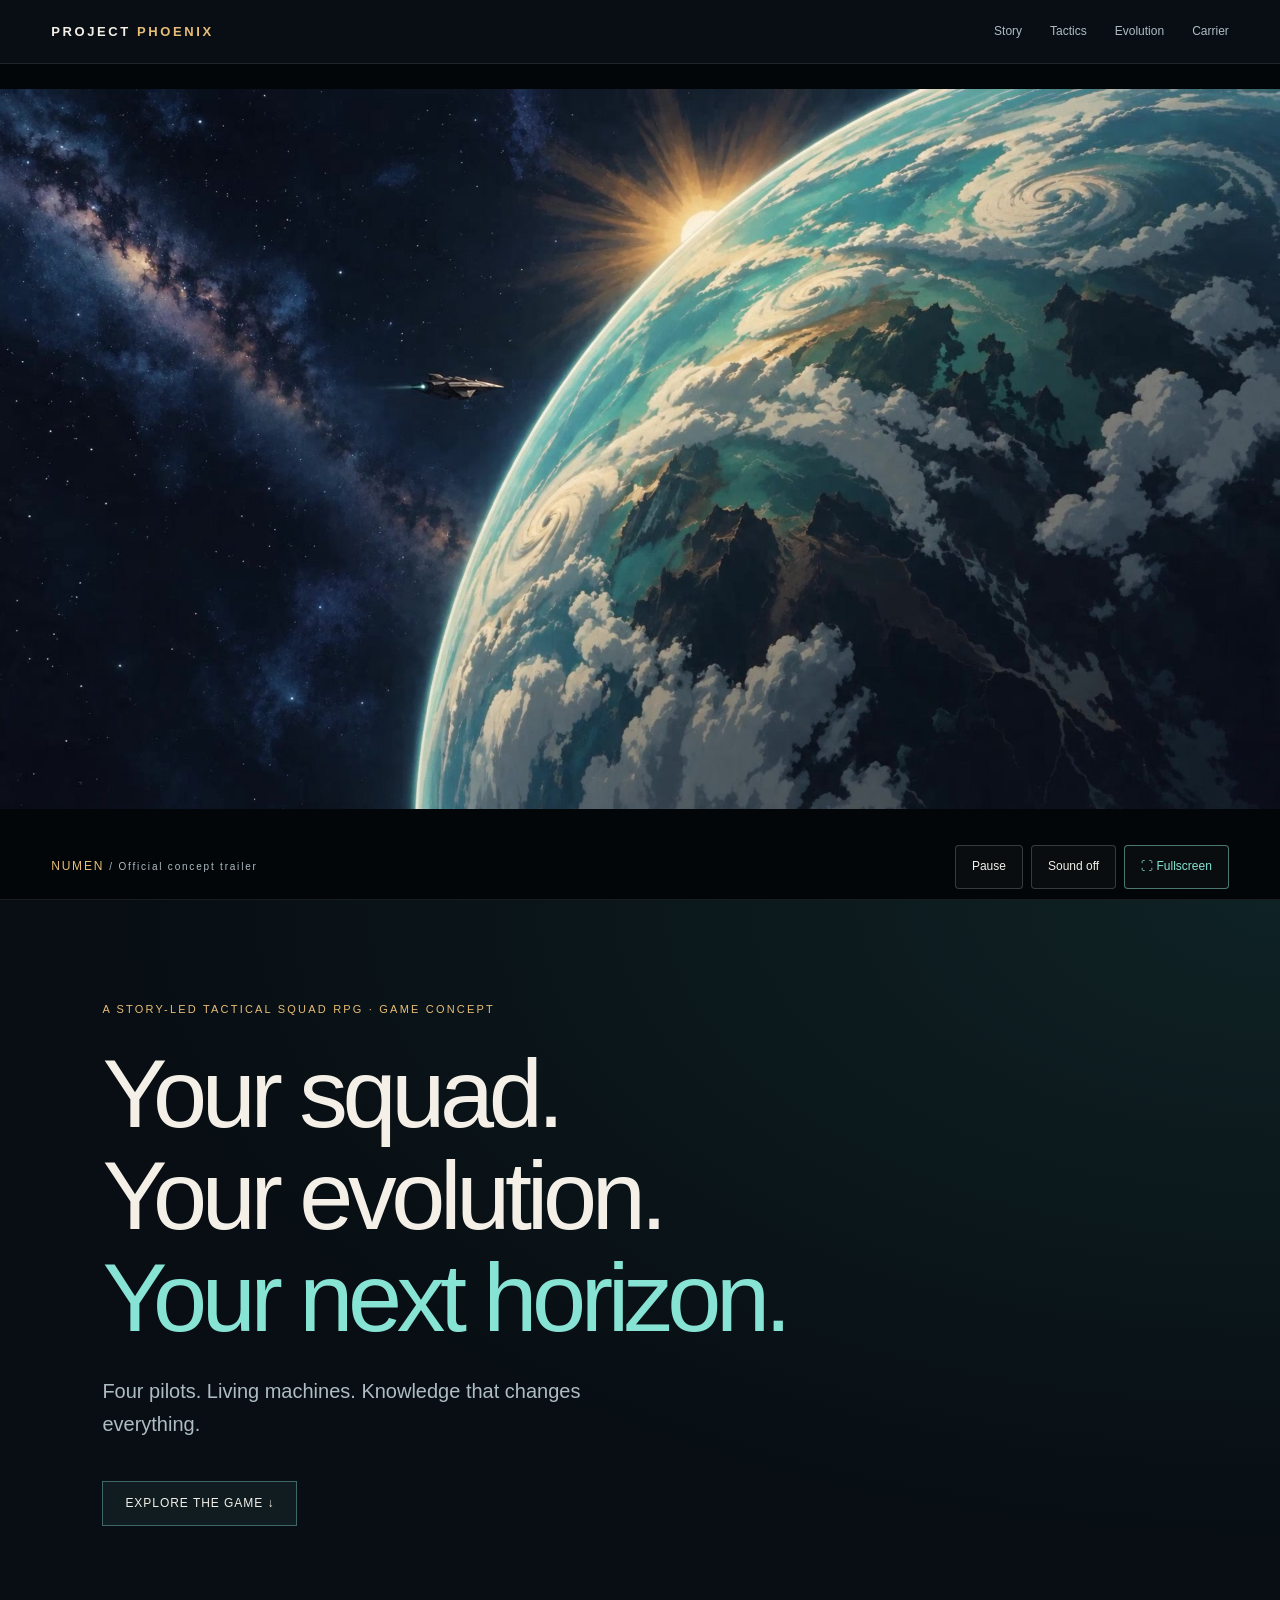
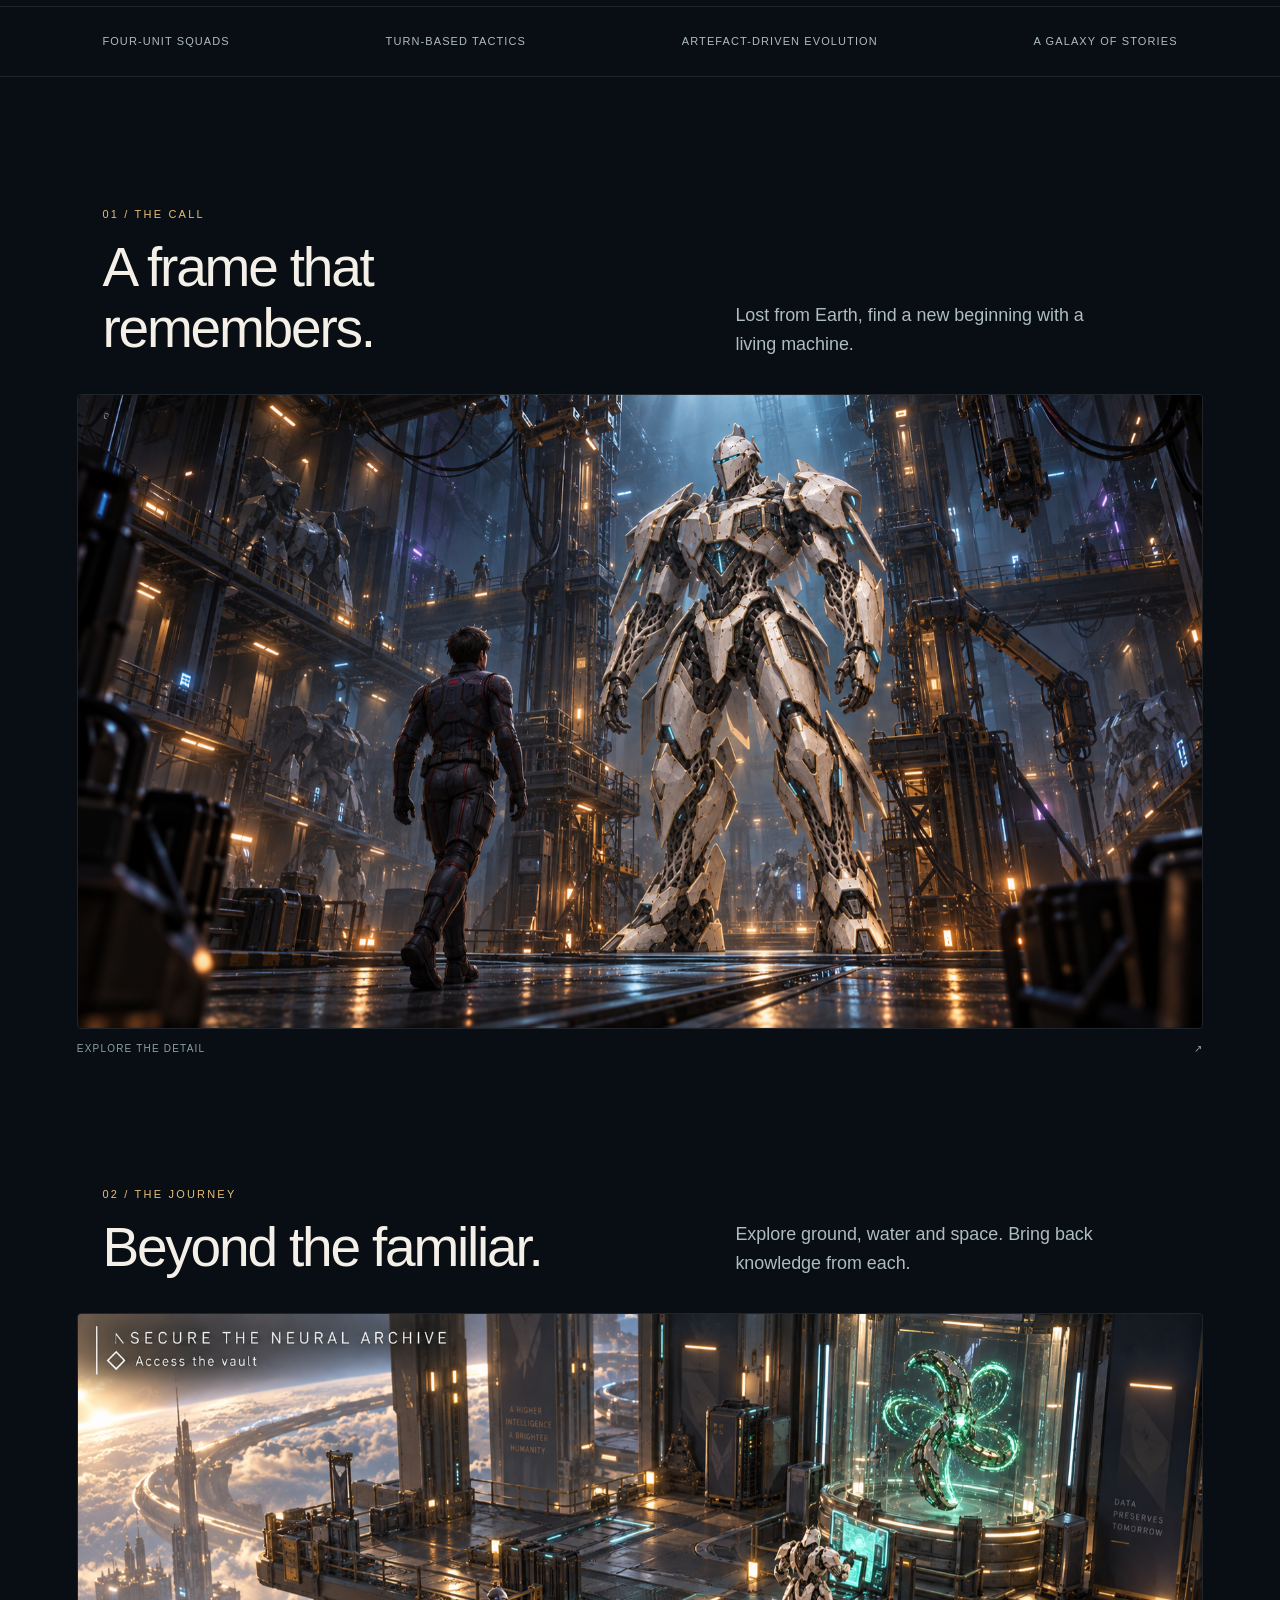
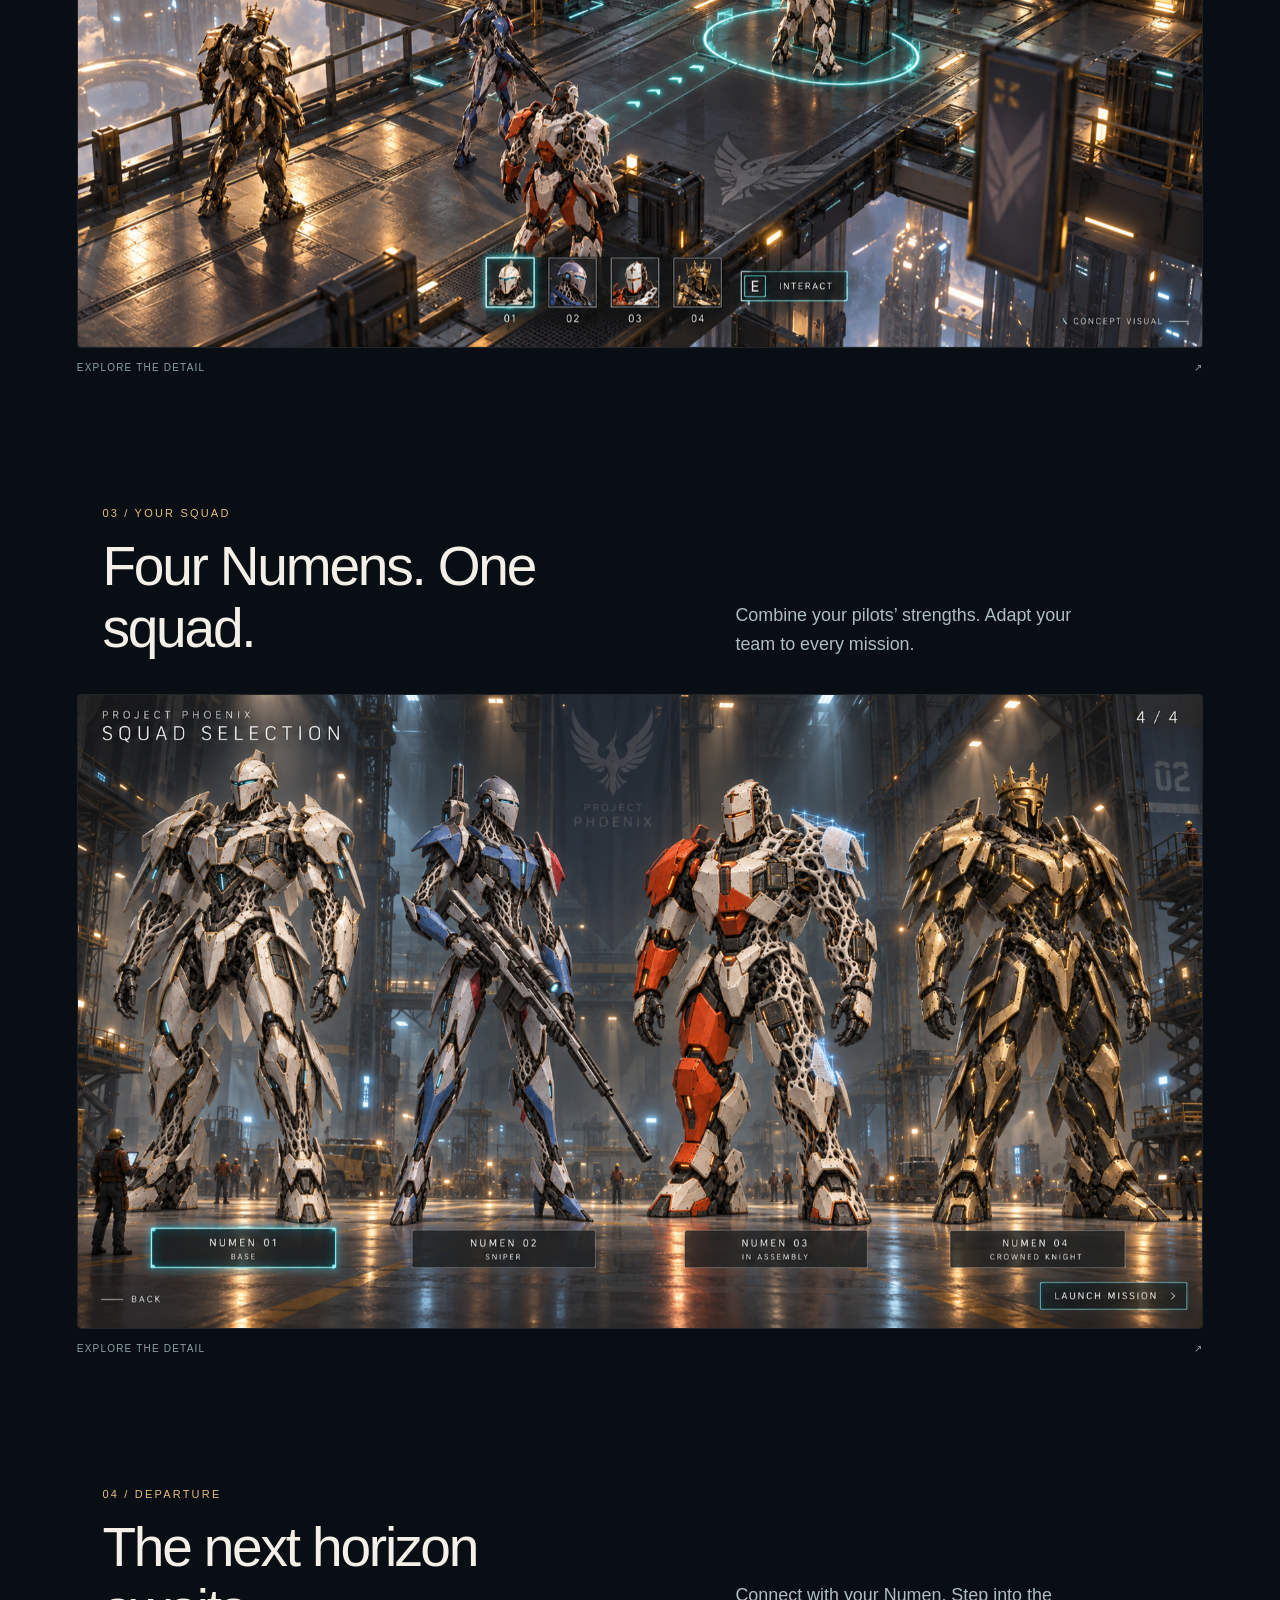
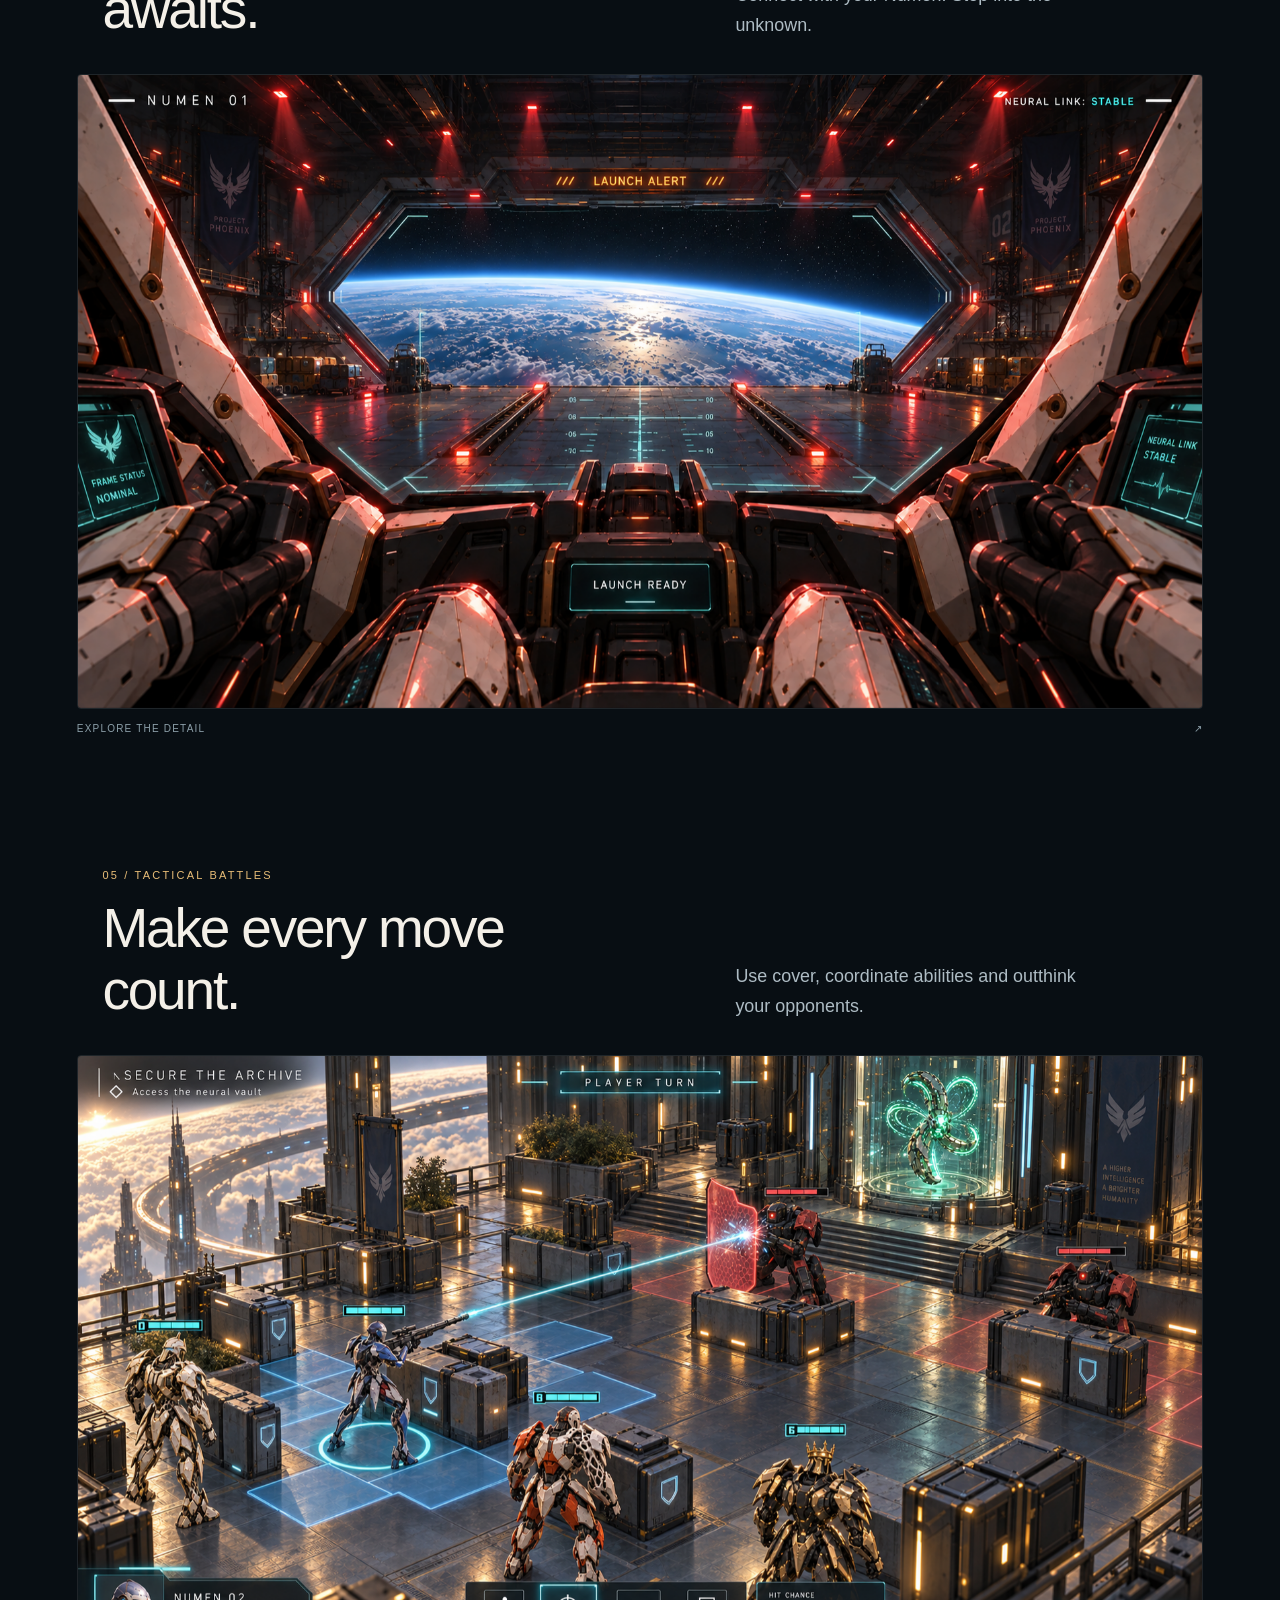
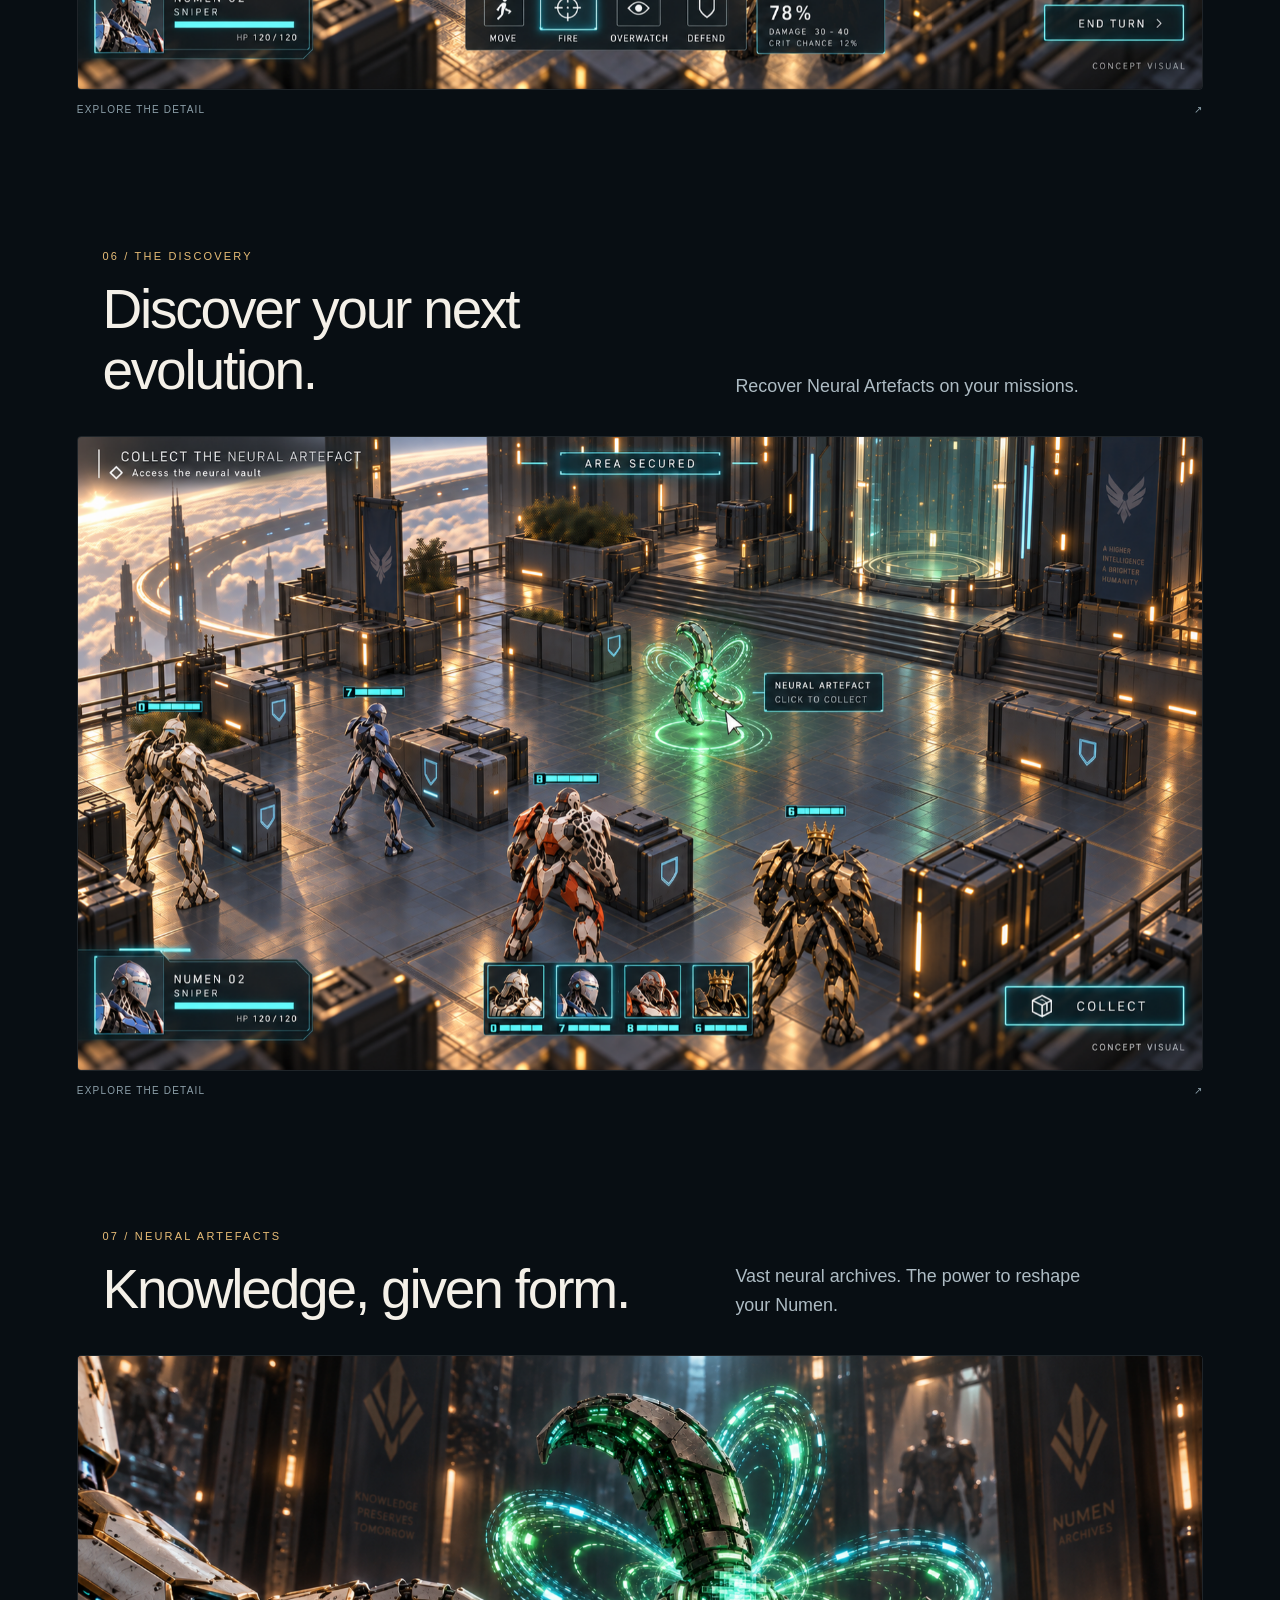
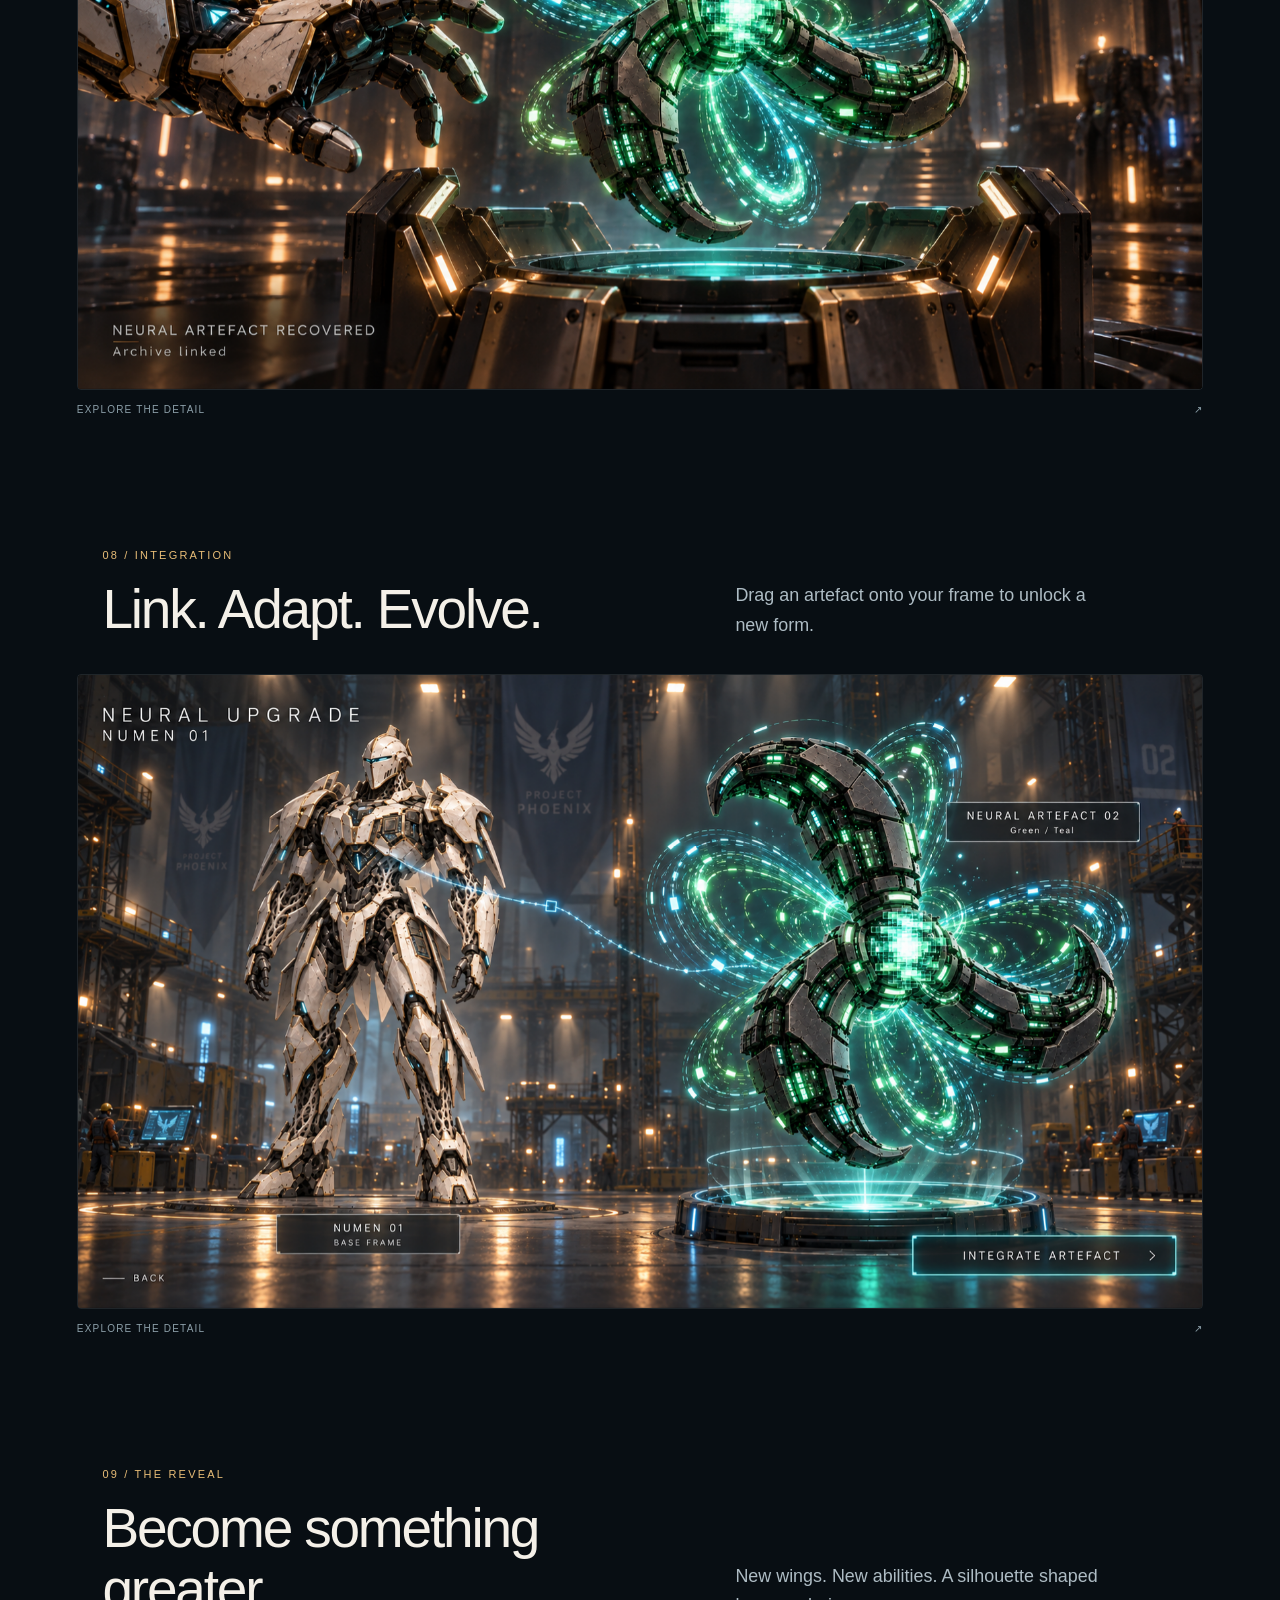
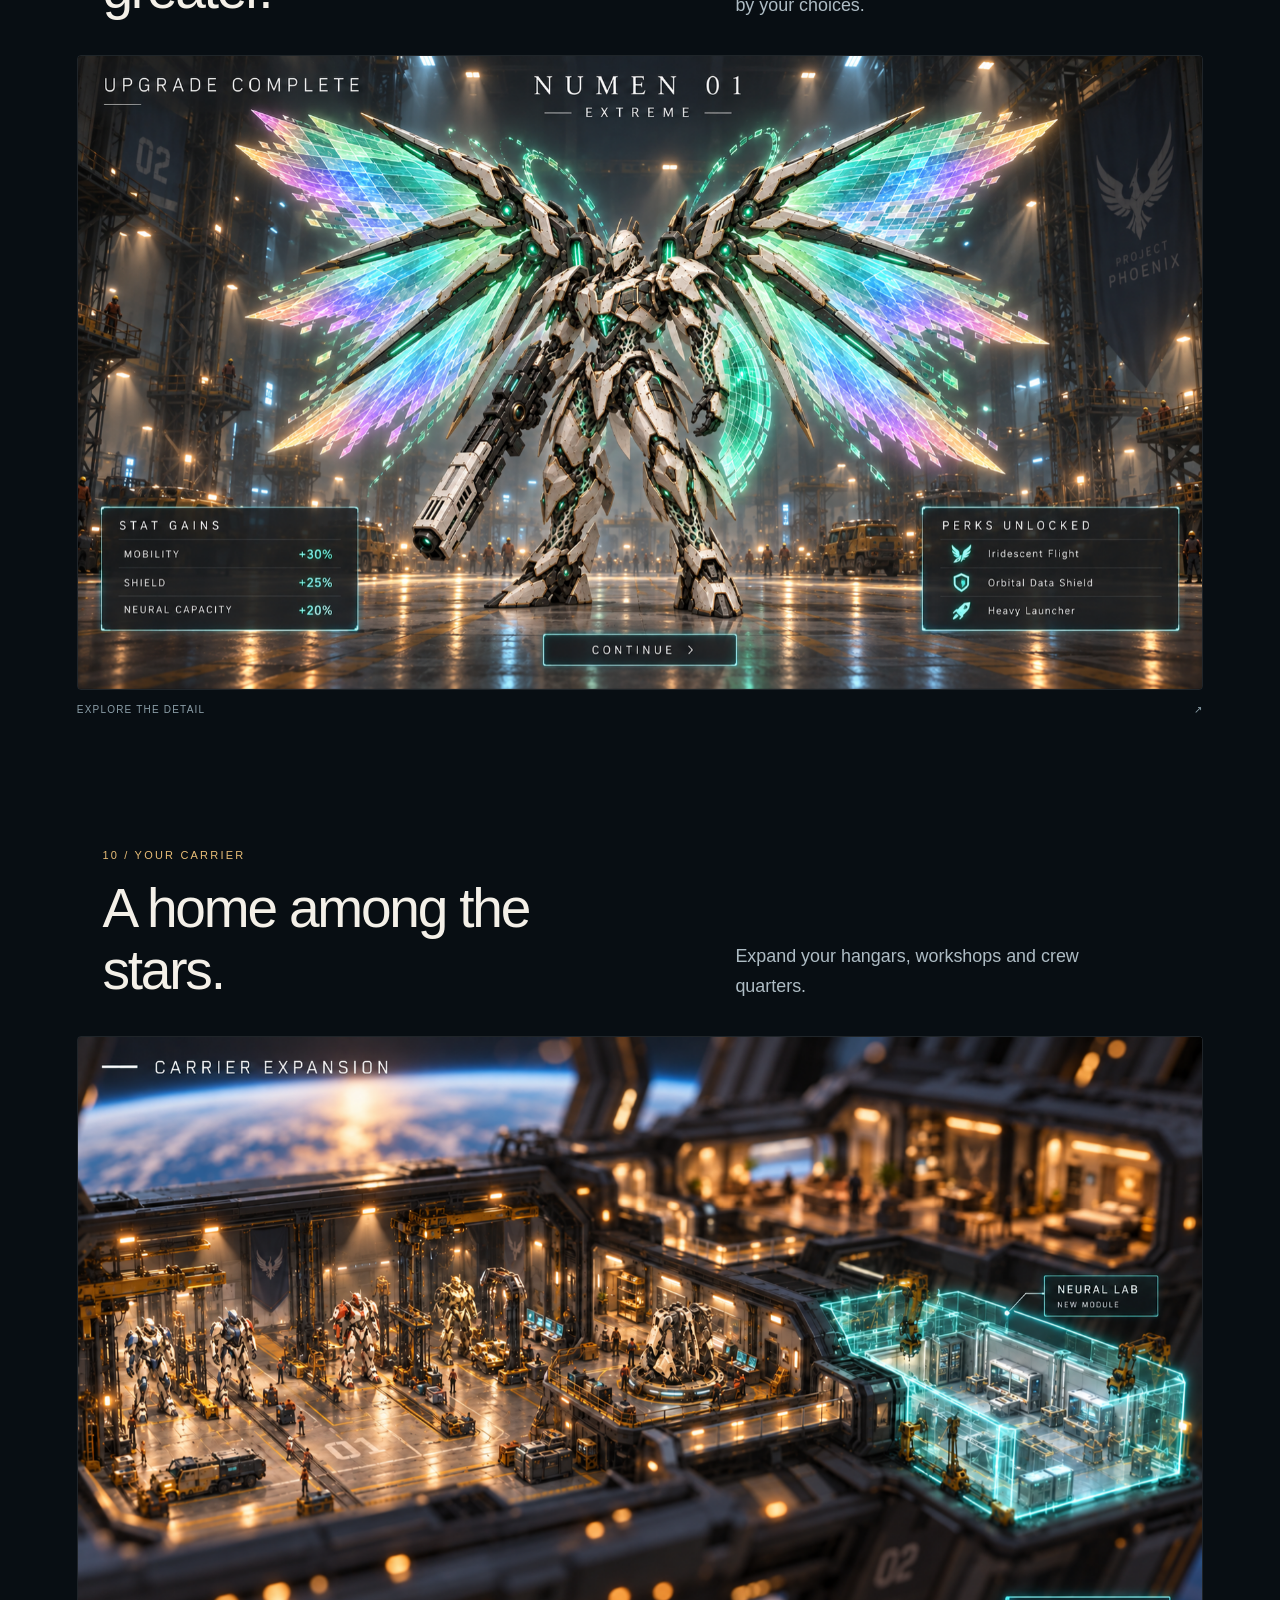
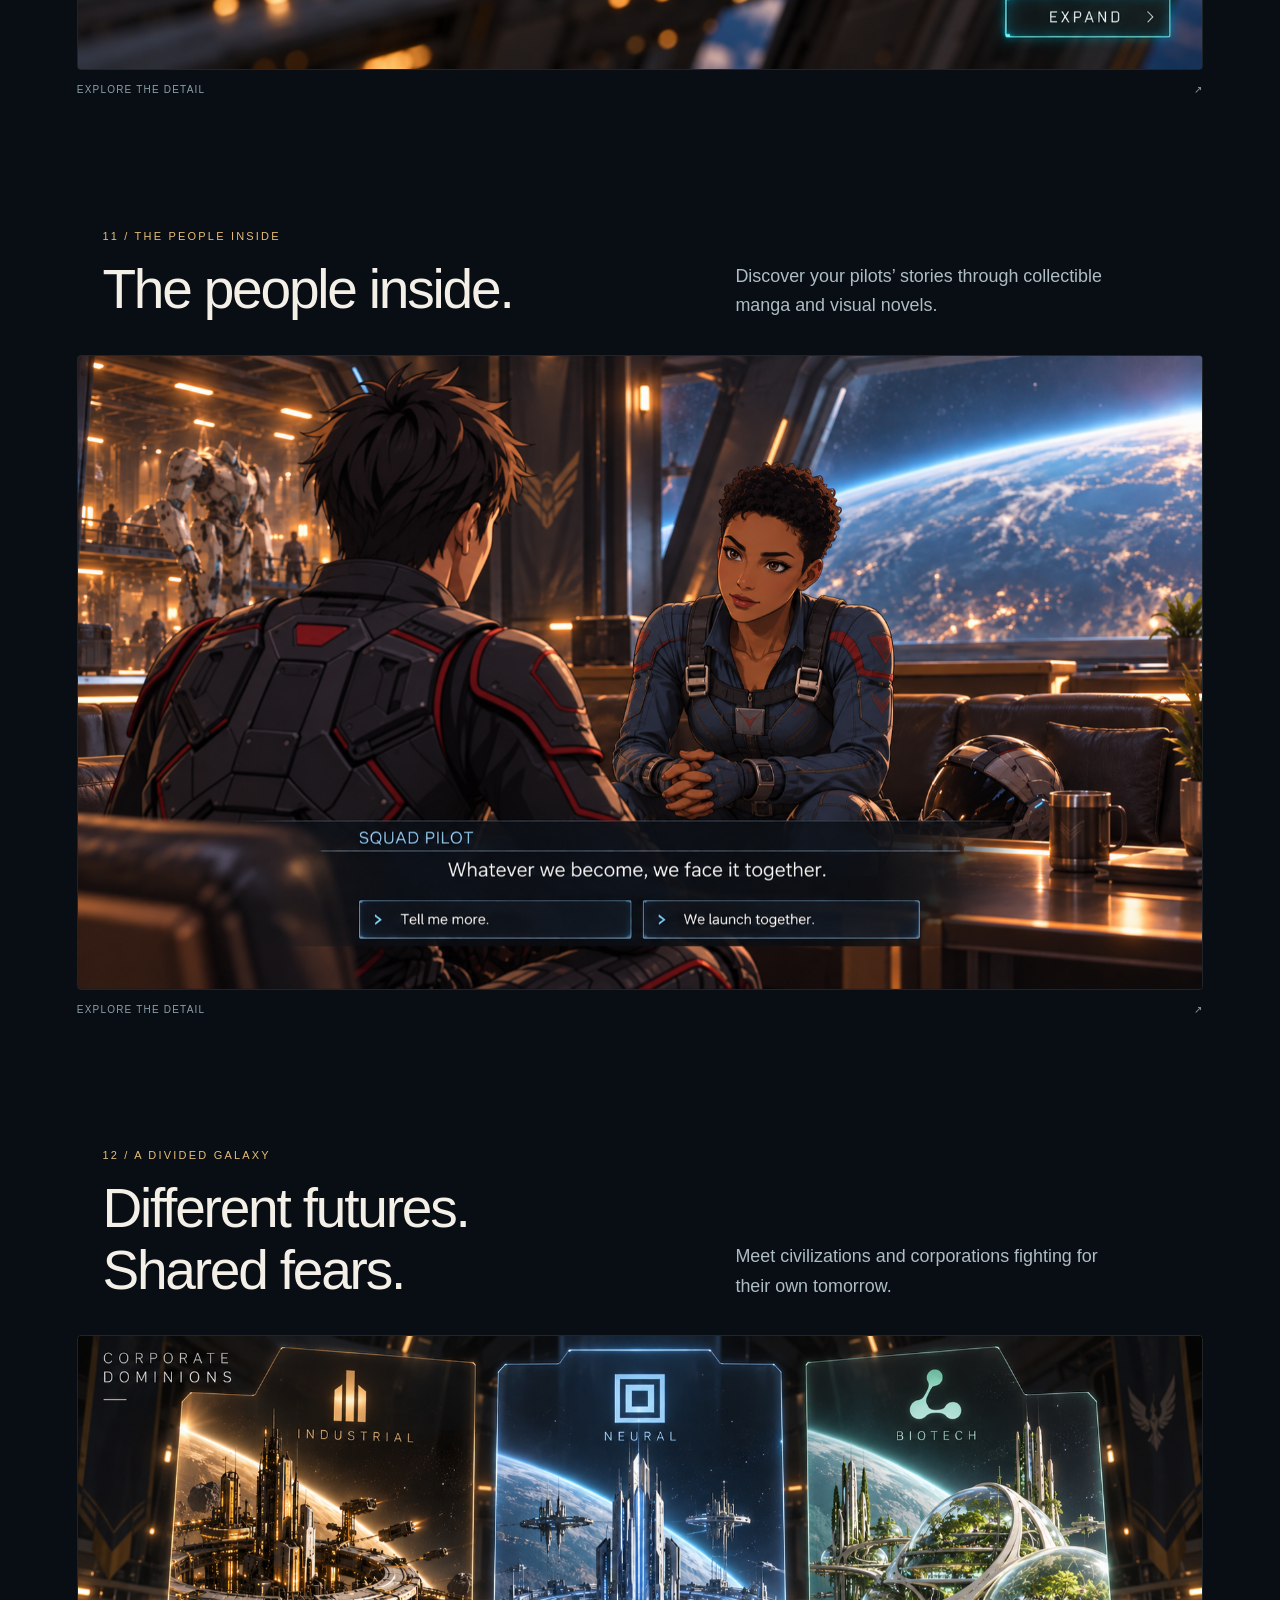
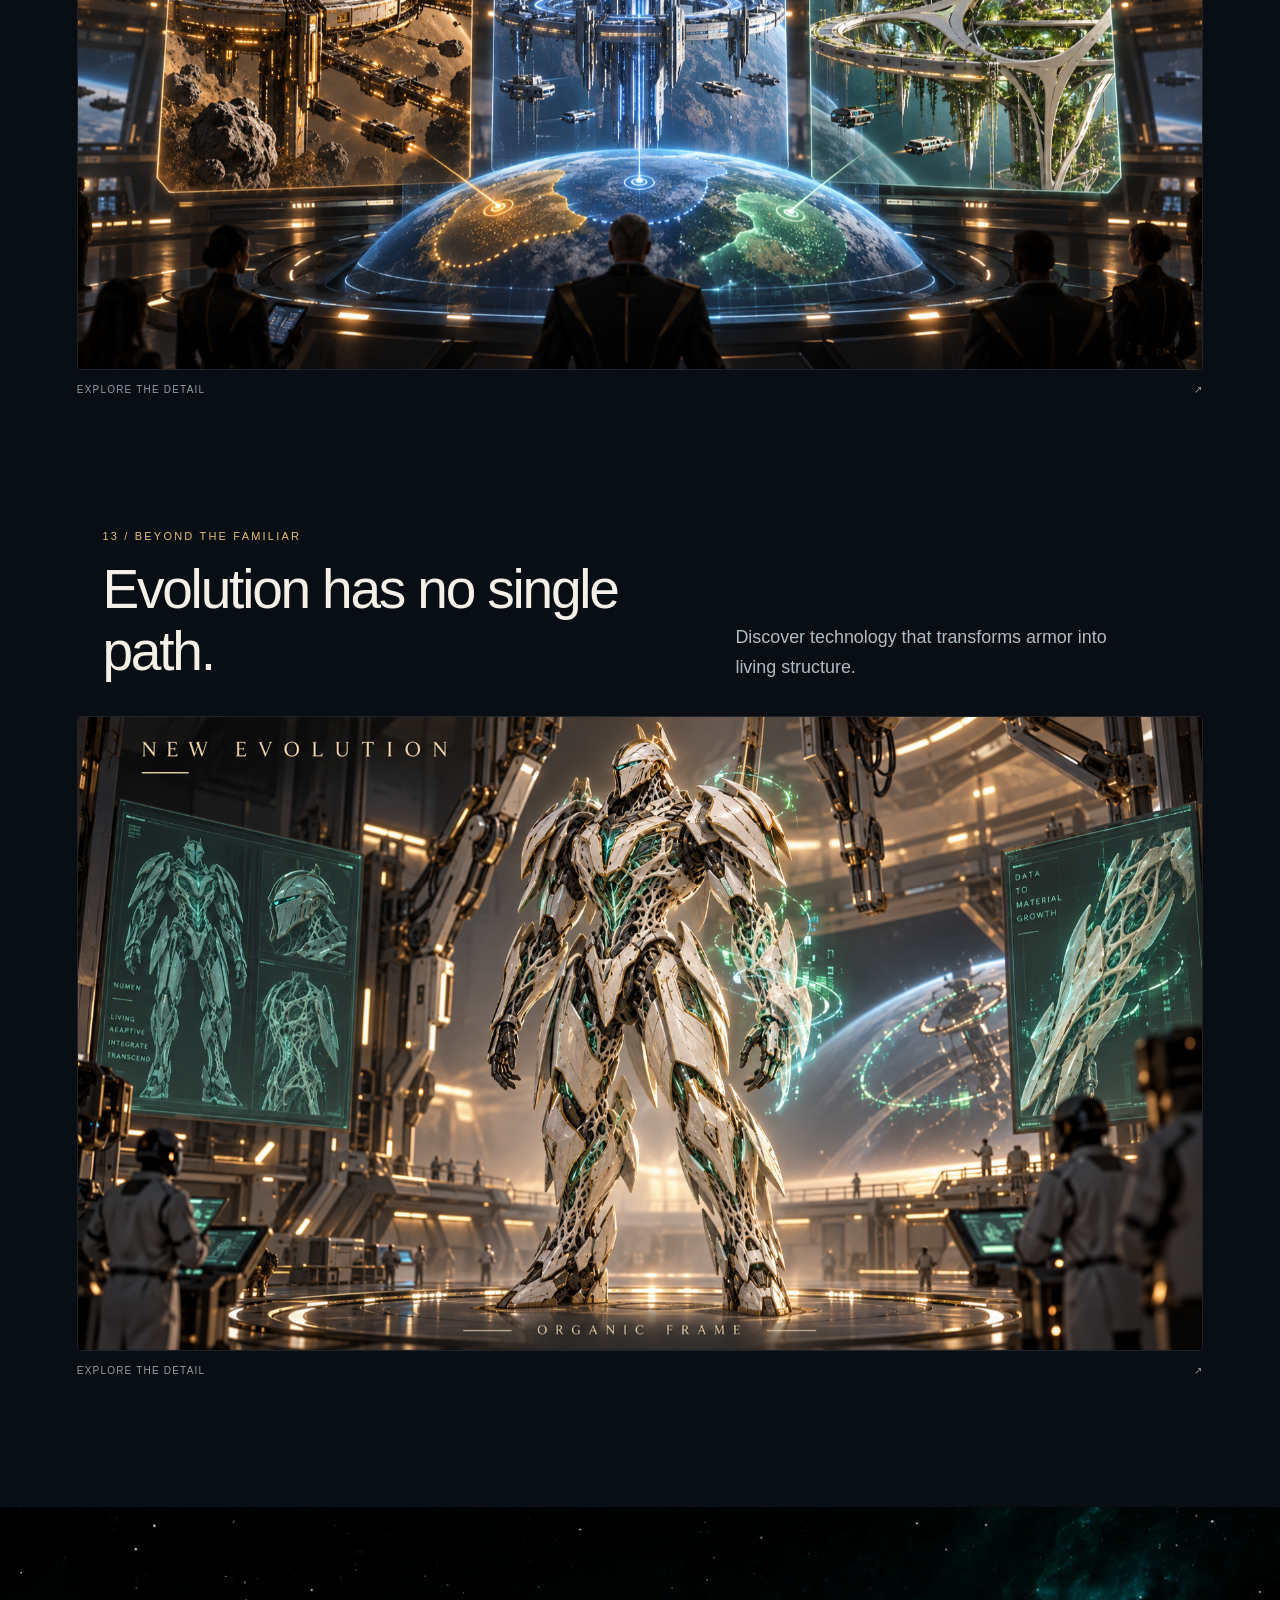
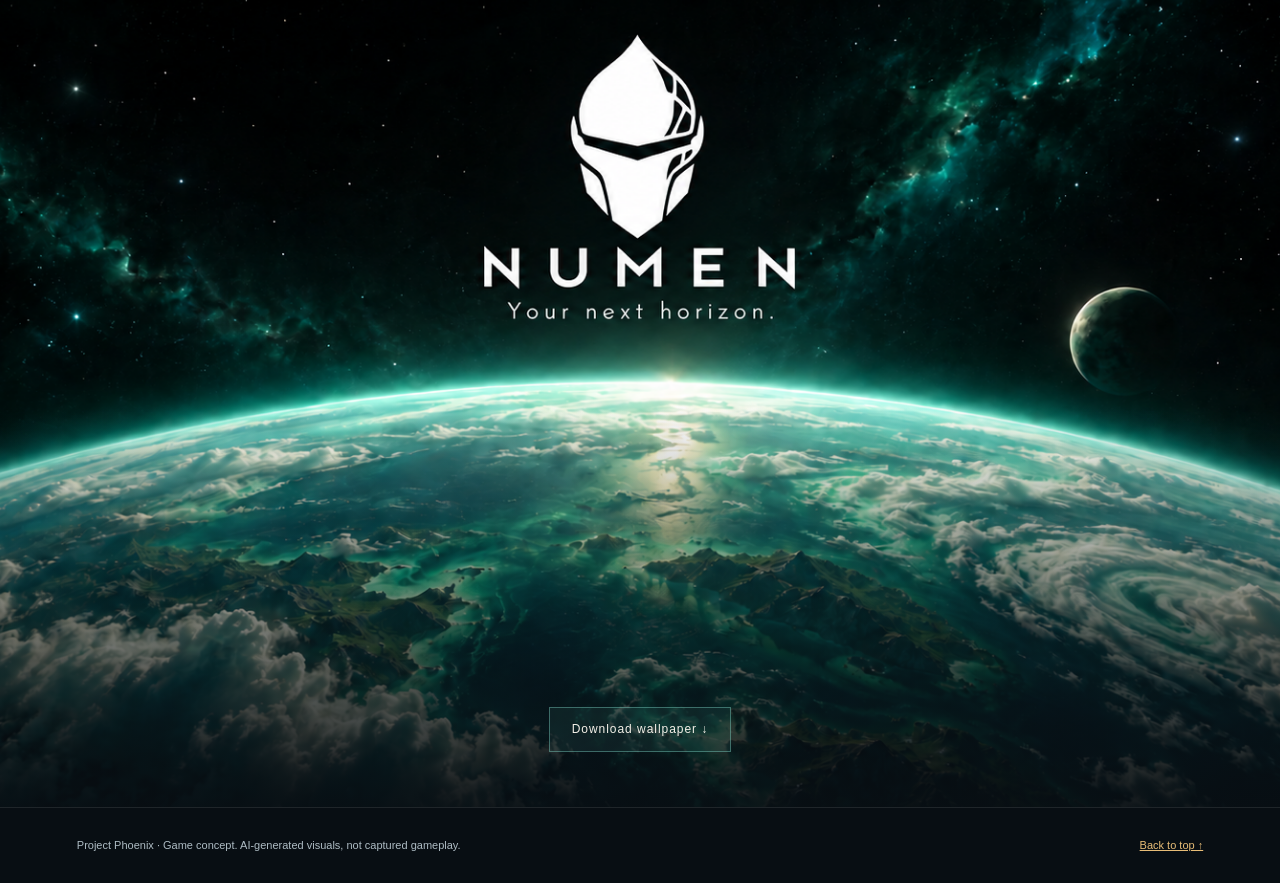
==== commit 3a4002b3: "Commit" ====
--- a/web/index.html
+++ b/web/index.html
@@ -23,7 +23,7 @@
 <section class="chapter" id="factions"><div class="copy"><div><div class="eyebrow">12 / A DIVIDED GALAXY</div><h2>Different futures. Shared fears.</h2></div><p>Meet civilizations and corporations fighting for their own tomorrow.</p></div><figure><a href="assets/pitch-10-corporate-factions-v1.png" target="_blank" rel="noopener" aria-label="Open full image: Three proposed corporate archetypes: industrial, neural, and biotech."><img src="assets/pitch-10-corporate-factions-v1.png" alt="Three proposed corporate archetypes: industrial, neural, and biotech." loading="lazy" decoding="async" width="1672" height="941"></a><figcaption><span>Explore the detail</span><span>↗</span></figcaption></figure></section>
 <section class="chapter" id="organic"><div class="copy"><div><div class="eyebrow">13 / BEYOND THE FAMILIAR</div><h2>Evolution has no single path.</h2></div><p>Discover technology that transforms armor into living structure.</p></div><figure><a href="assets/pitch-11-organic-evolution-v1.png" target="_blank" rel="noopener" aria-label="Open full image: Organic Numen evolution proposal with grown ivory armor and green neural light."><img src="assets/pitch-11-organic-evolution-v1.png" alt="Organic Numen evolution proposal with grown ivory armor and green neural light." loading="lazy" decoding="async" width="1672" height="941"></a><figcaption><span>Explore the detail</span><span>↗</span></figcaption></figure></section>
 
-<section class="finale" aria-label="NUMEN above a teal planet"><img src="assets/numen-teal-planet-wallpaper-v1.png" alt="The white Numen knight icon above a luminous green and teal planet." loading="lazy" width="1672" height="941"><div><h2>NUMEN</h2><p>Your next horizon.</p><a href="assets/numen-teal-planet-wallpaper-v1.png" download class="button">Download wallpaper ↓</a></div></section></main>
+<section class="finale" aria-label="NUMEN above a teal planet"><img src="assets/numen-teal-planet-wallpaper-v3.png" alt="The white Numen knight emblem, original NUMEN wordmark, and Your next horizon tagline together above a luminous teal planet." loading="lazy" width="1672" height="941"><div><h2 class="visually-hidden">NUMEN — Your next horizon.</h2><a href="assets/numen-teal-planet-wallpaper-v3.png" download class="button">Download wallpaper ↓</a></div></section></main>
 <footer><p>Project Phoenix · Game concept. AI-generated visuals, not captured gameplay.</p><a href="#top">Back to top ↑</a></footer>
 <script src="site.js" defer></script>
 </body></html>
--- a/web/site.css
+++ b/web/site.css
@@ -48,3 +48,4 @@
 @media(min-width:2000px){.chapter{padding-inline:8vw}.hero{padding-block:130px}.trailer video{height:calc(100svh - 130px)}}
 @media(max-width:700px){header{flex-wrap:wrap;gap:12px;padding:14px 5vw}nav{gap:20px}.trailer video{height:auto;min-height:0;aspect-ratio:16/9}.trailer-bar{align-items:flex-start;padding:12px 4vw;flex-direction:column;gap:10px}.trailer-controls{width:100%}.trailer-controls button{flex:1;padding:10px}.hero{padding:60px 6vw}.hero p{font-size:17px}.facts{flex-wrap:wrap;justify-content:start;padding:22px 6vw}.chapter{padding:65px 4vw 0}.copy{grid-template-columns:1fr;gap:18px;margin-bottom:24px}.copy p{max-width:100%}.finale{height:85svh;min-height:560px}.finale>img{object-position:50% 50%}footer{flex-direction:column}}
 @media(prefers-reduced-motion:reduce){html{scroll-behavior:auto}.motion-ready .chapter .copy{opacity:1;transform:none!important;transition:none}.motion-ready .chapter figure img{transform:none!important;will-change:auto}}
+.visually-hidden{position:absolute!important;width:1px;height:1px;padding:0;margin:-1px;overflow:hidden;clip-path:inset(50%);white-space:nowrap;border:0}
